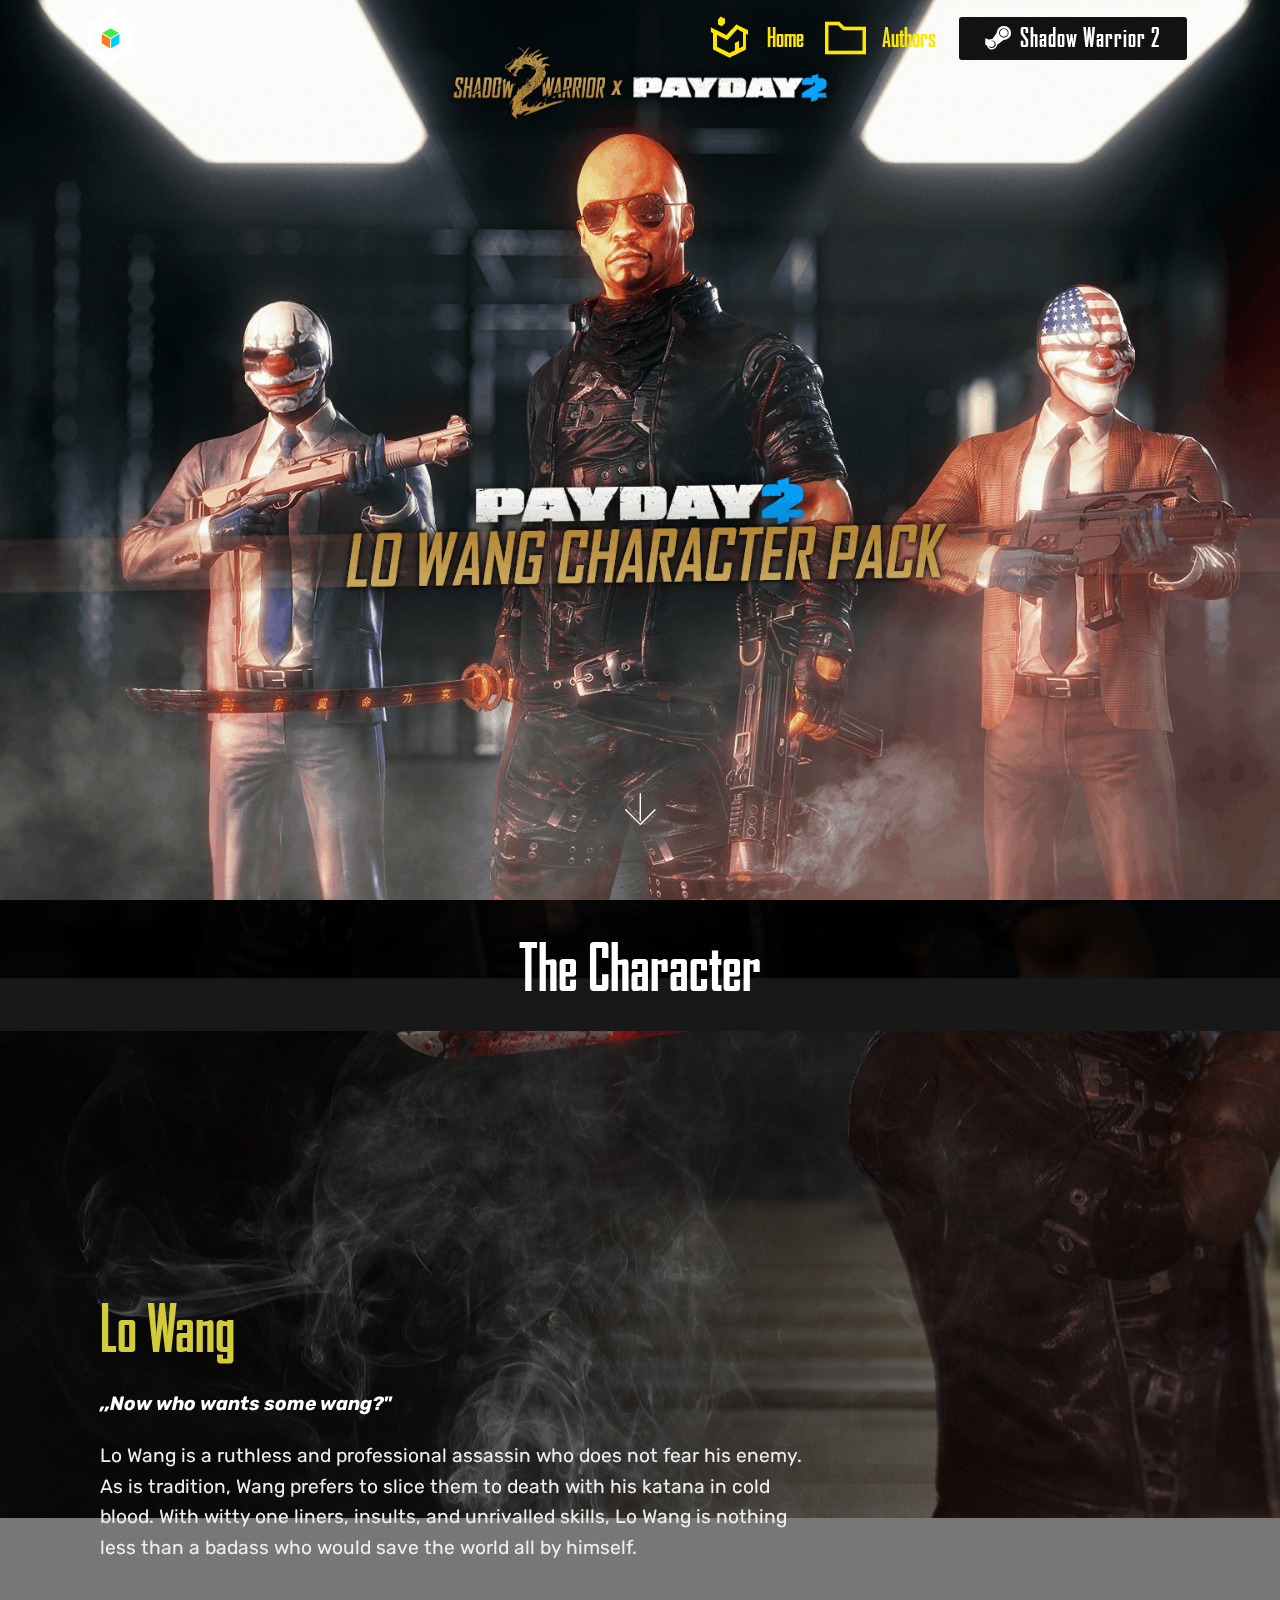
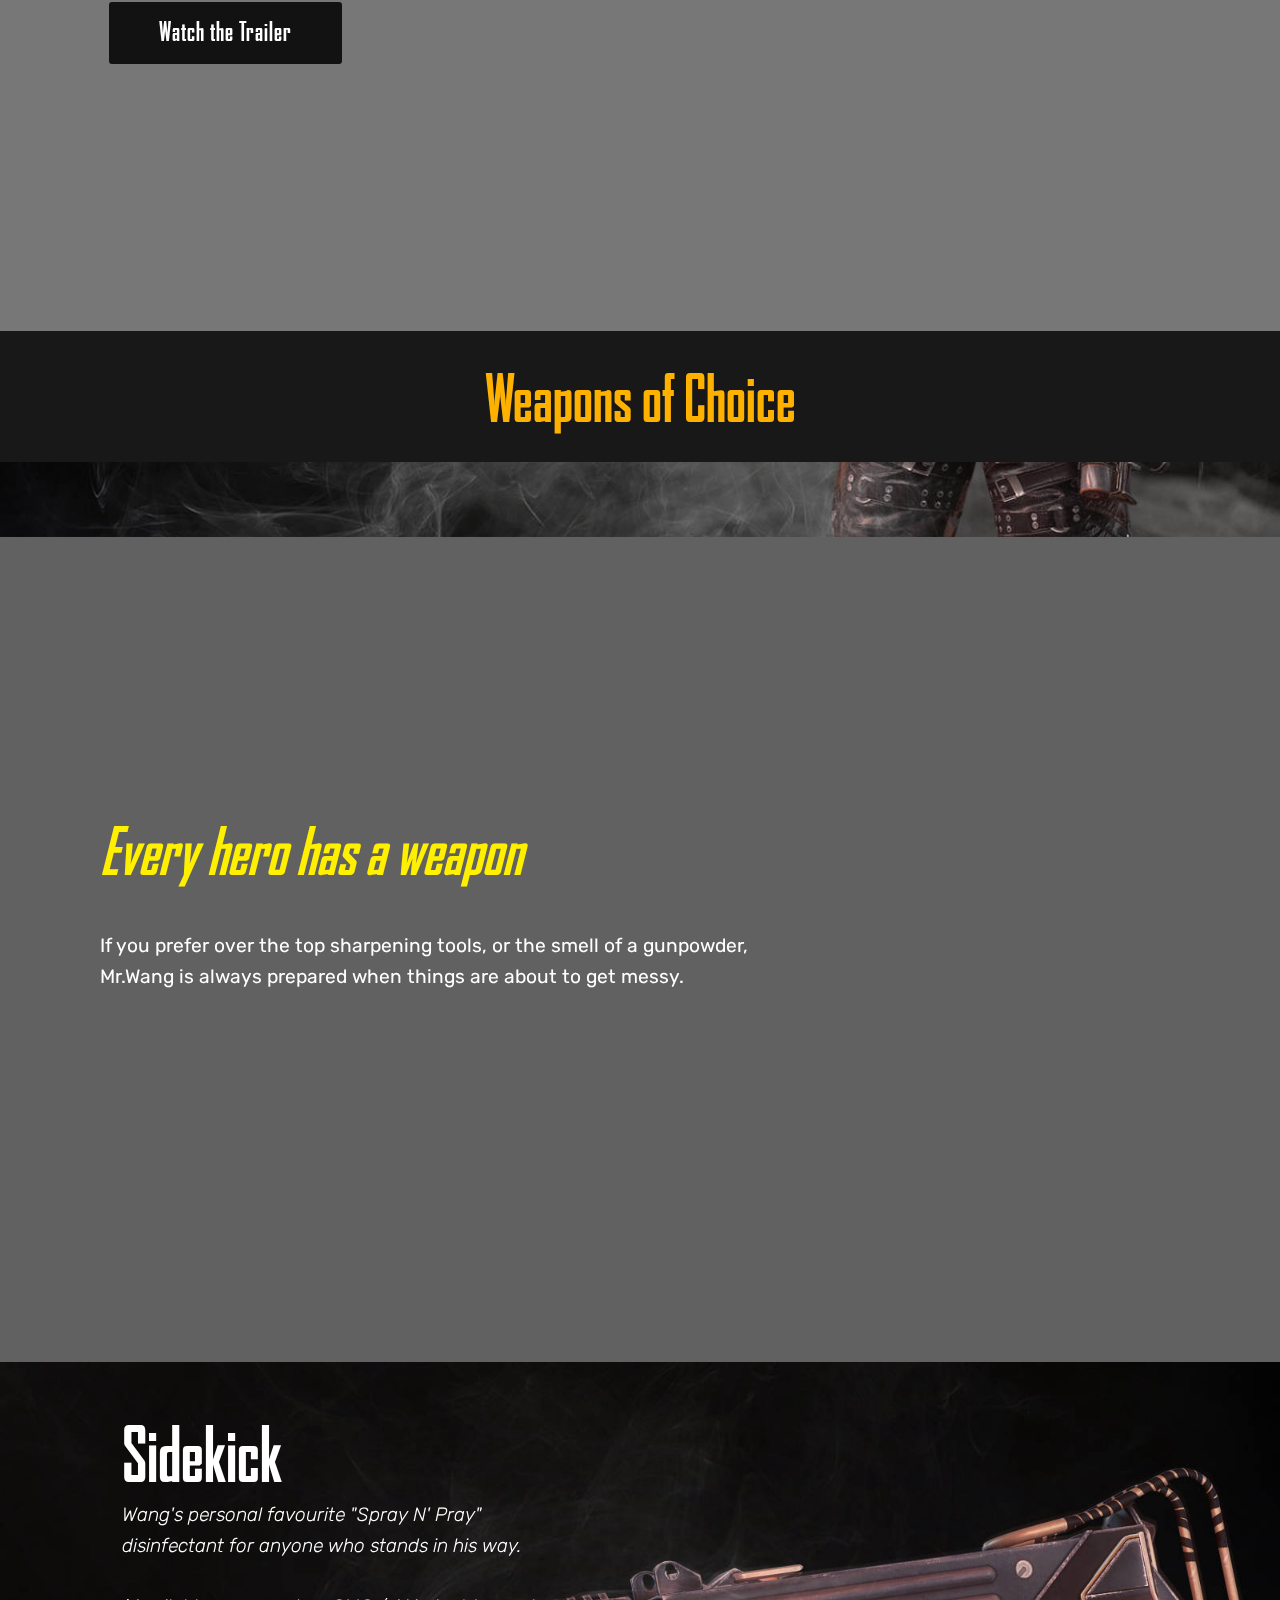
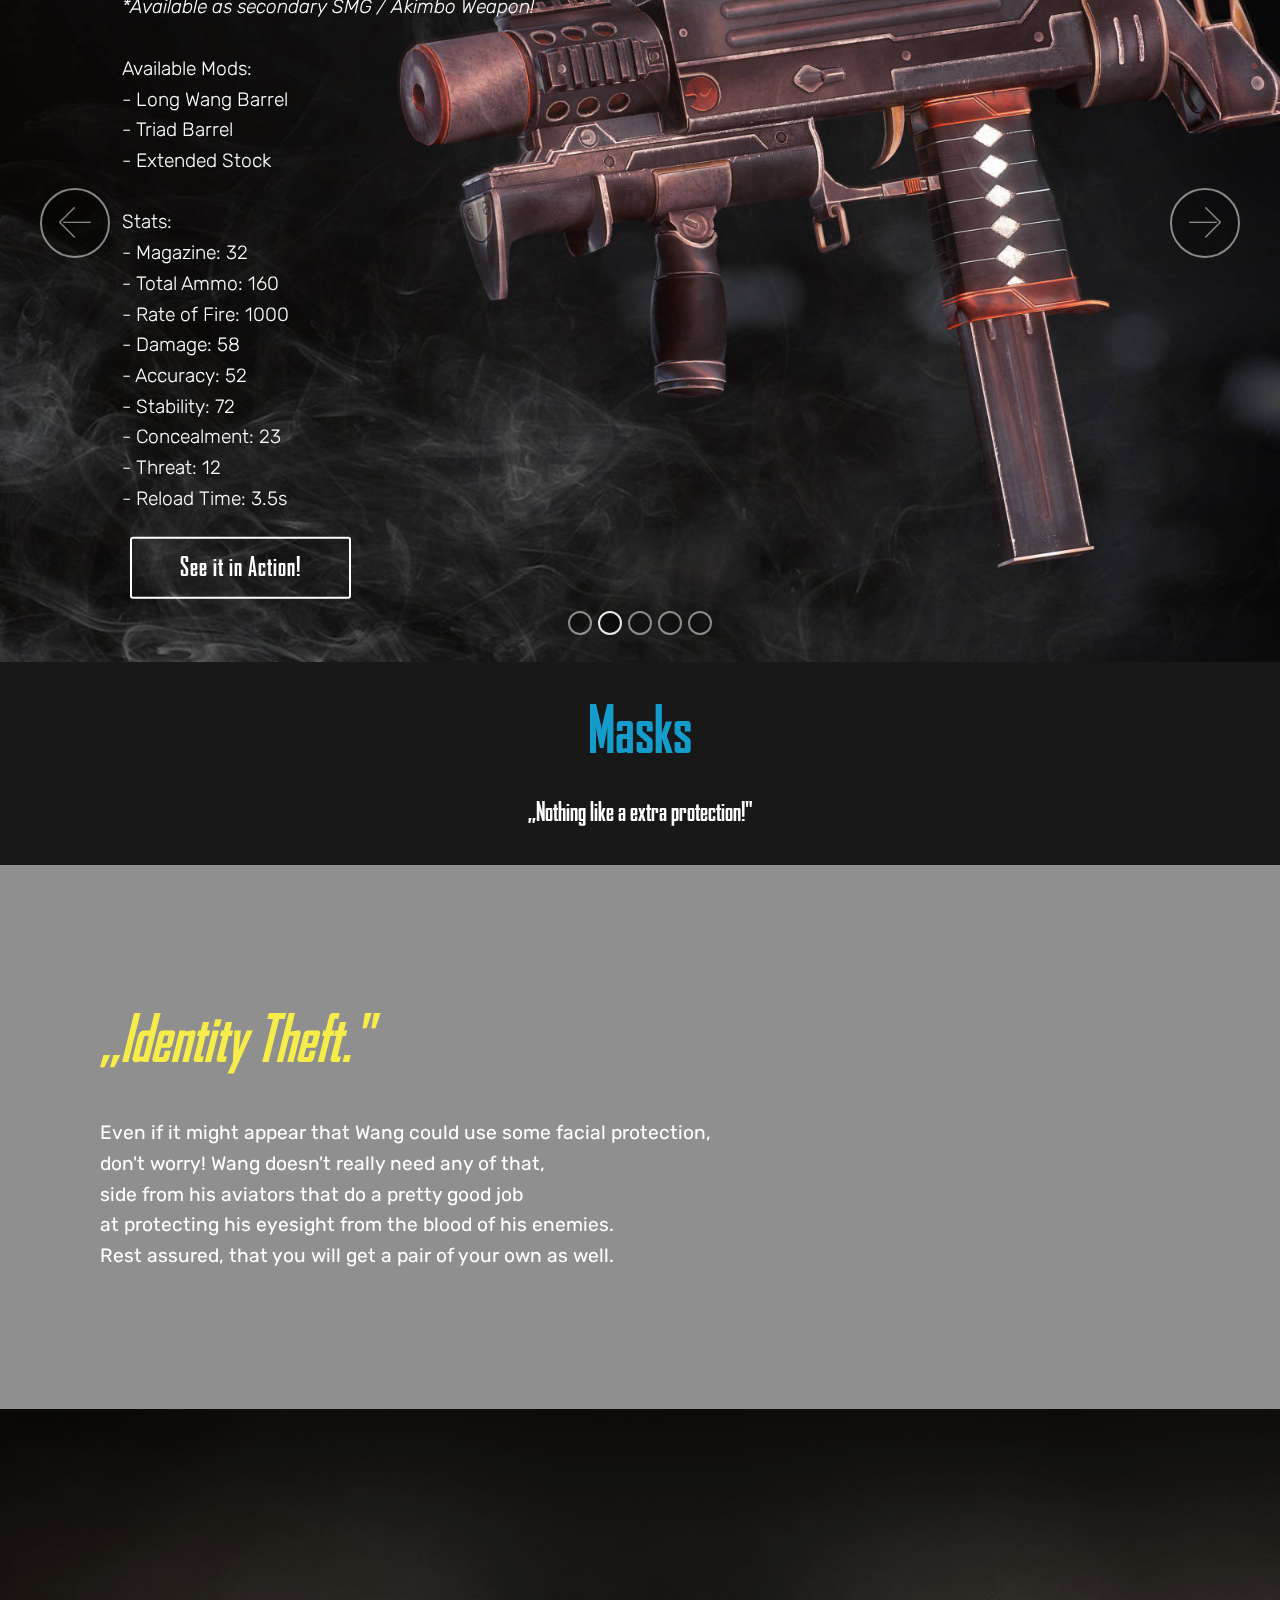
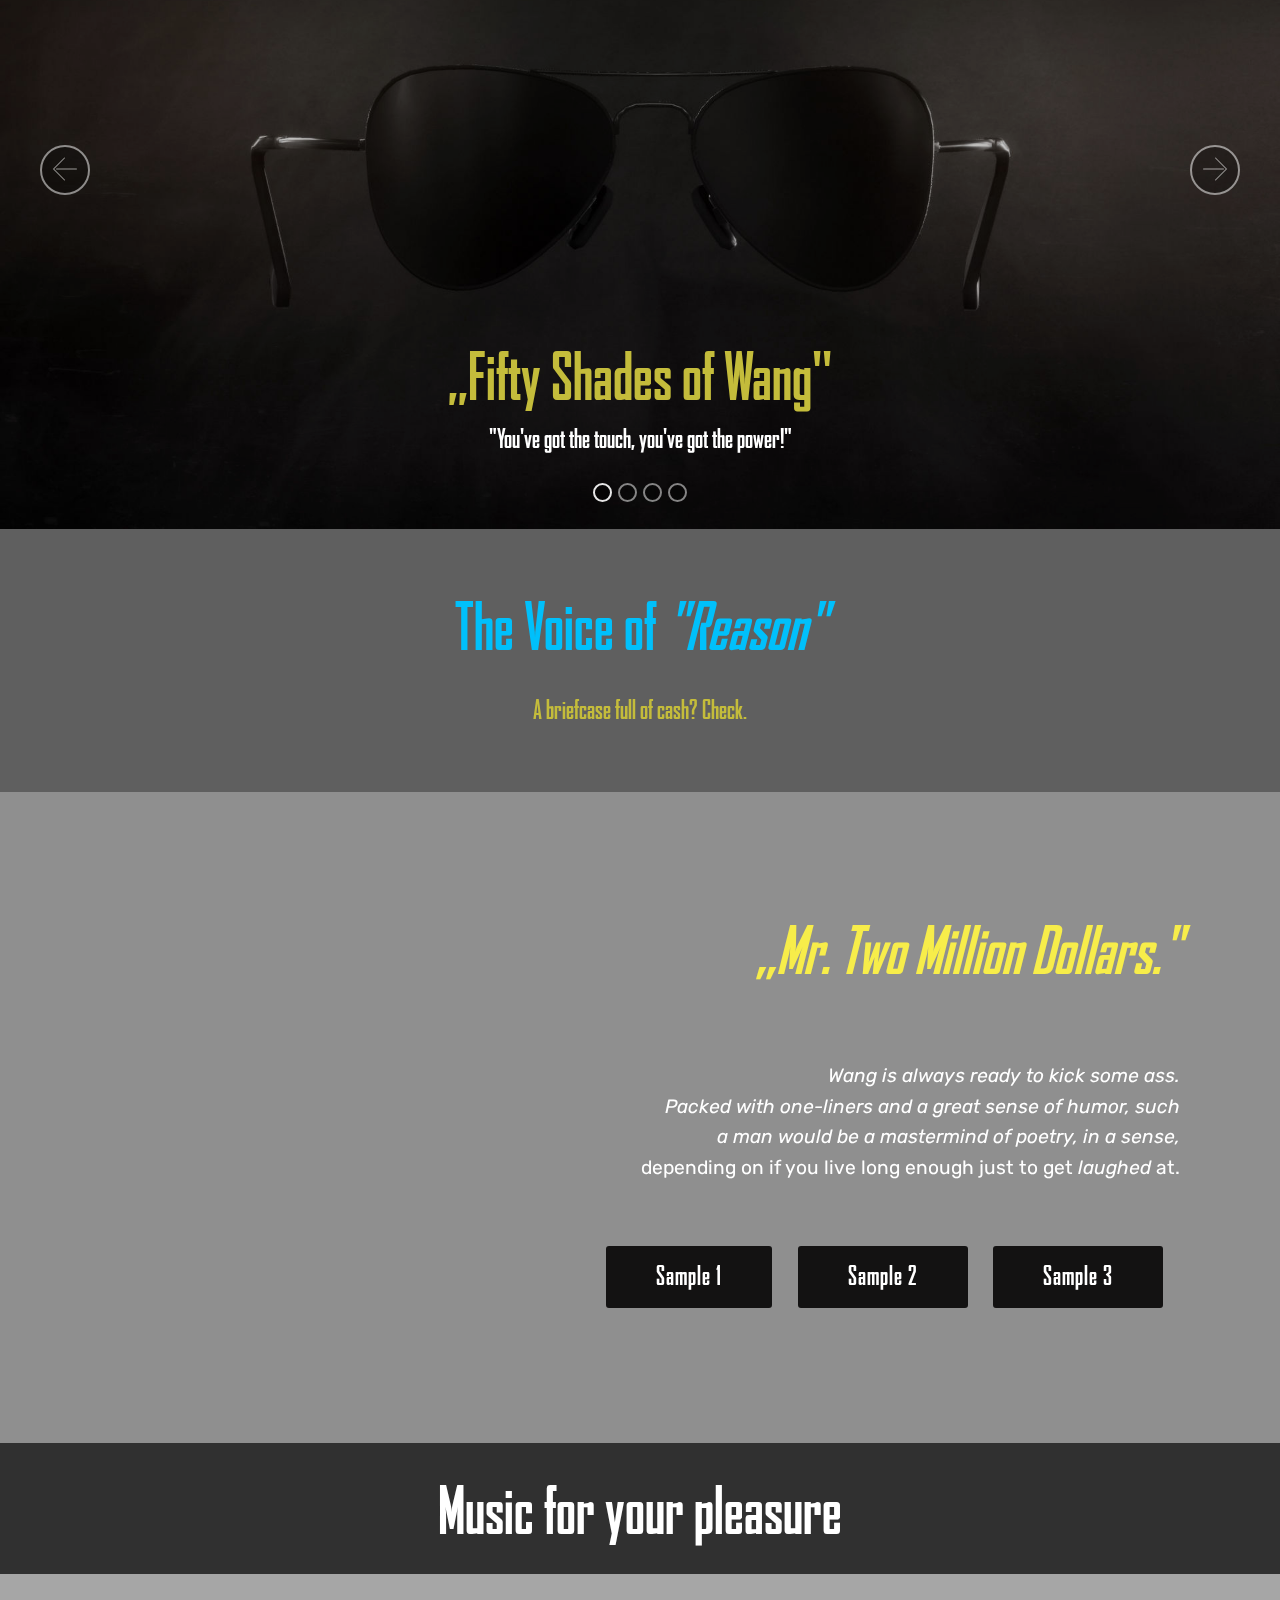
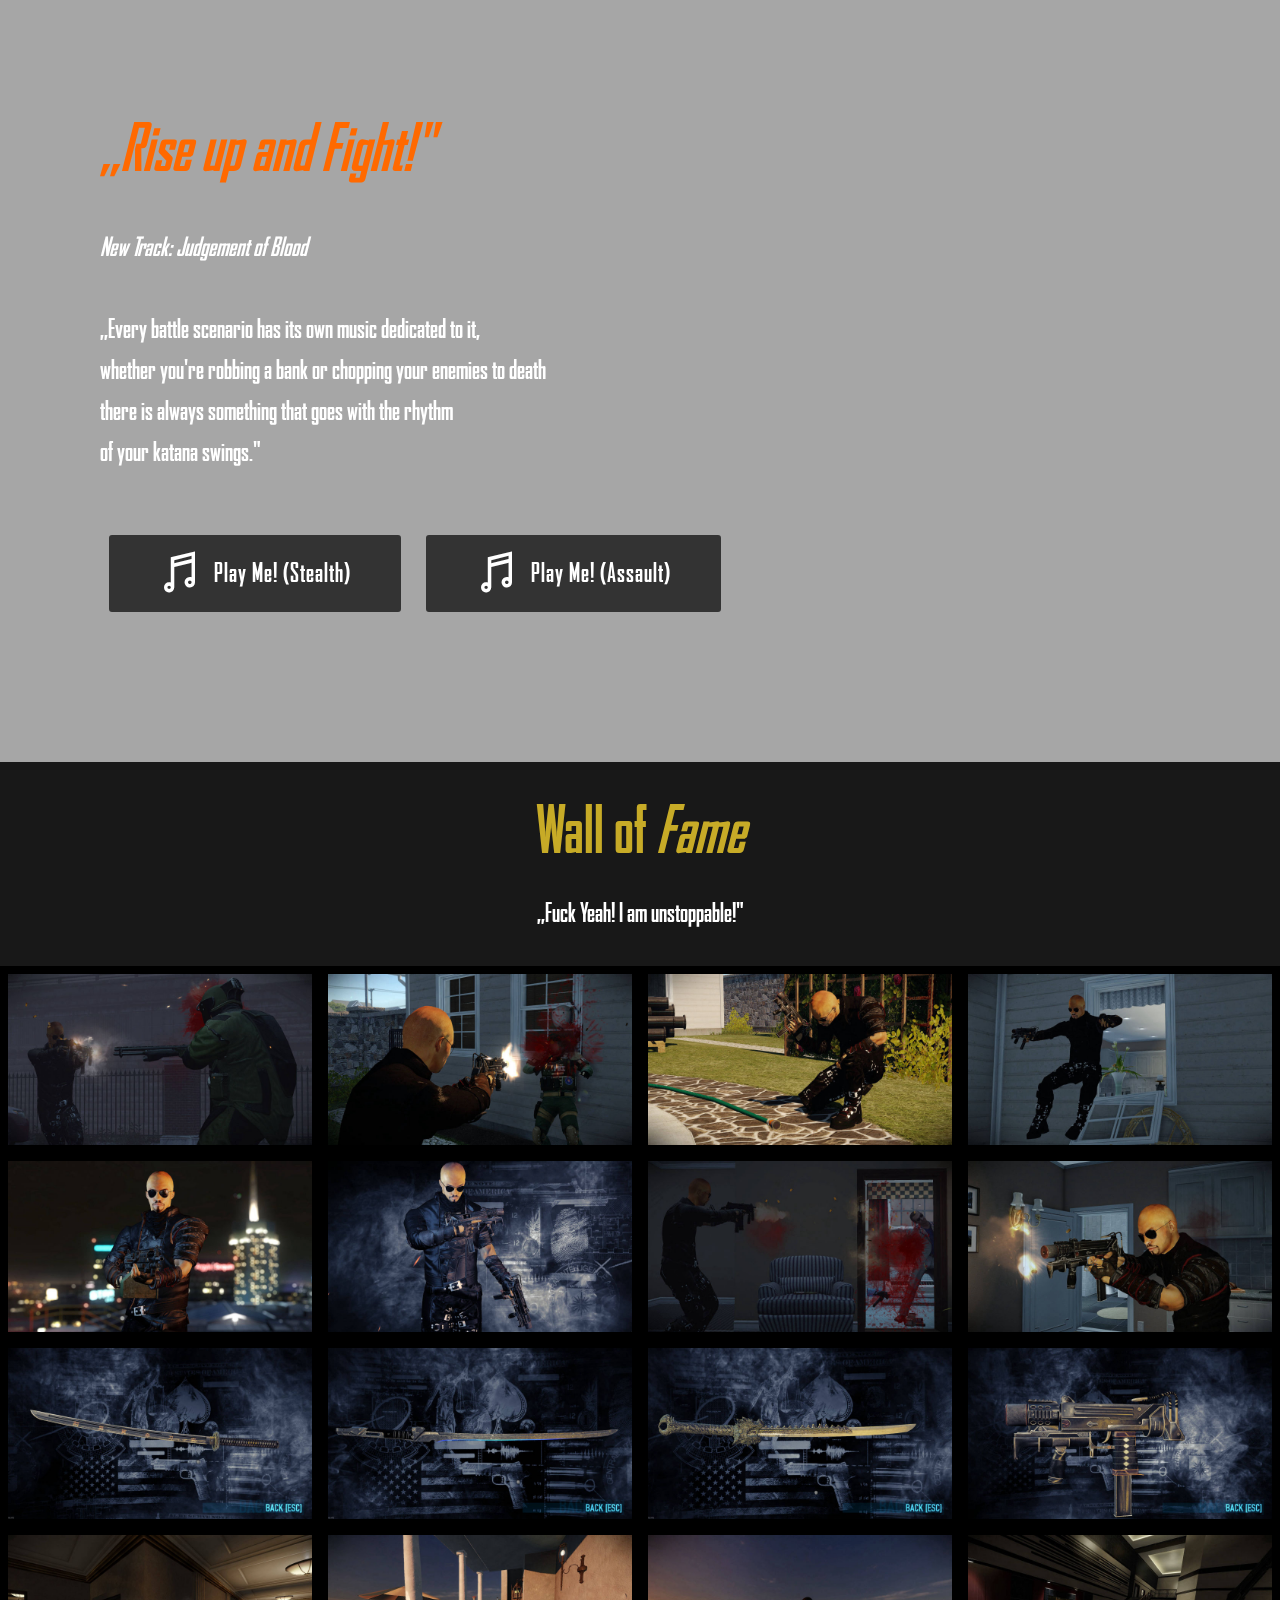
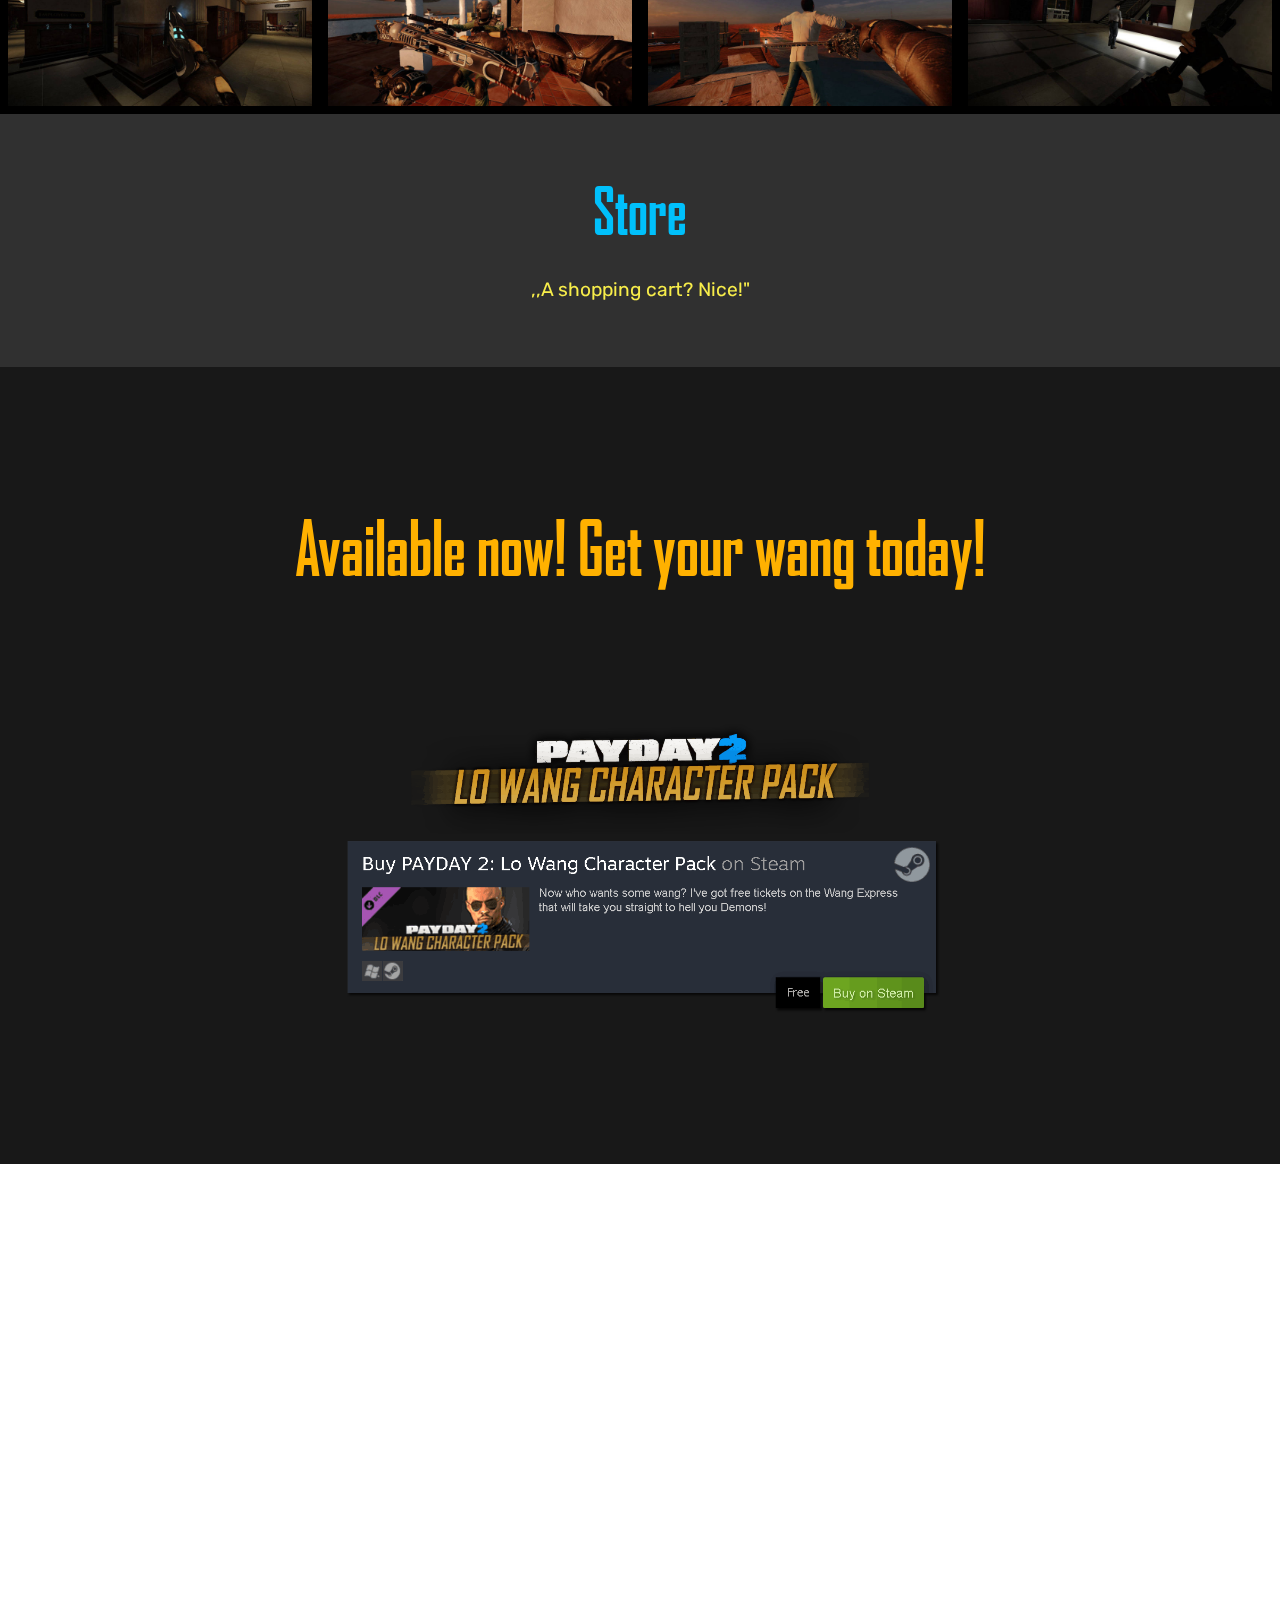
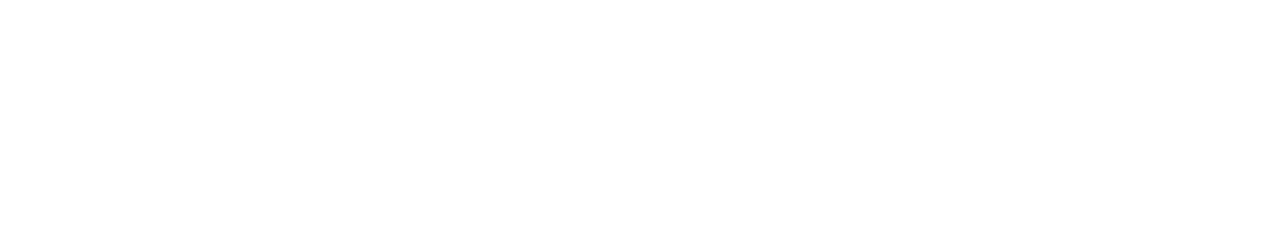
==== index.html @ cc40fa26 "Update index.html" ====
<!DOCTYPE html>
<html  >
<head>
  <!-- Site made with Mobirise Website Builder v5.0.17, https://mobirise.com -->
  <meta name="twitter:card" content="PAYDAY 2: Lo Wang Character Pack">
  <meta property="og:title" content="PAYDAY 2: Lo Wang Character Pack">
  <meta property="og:description" content="The Path of the Wang is Long and Hard...">
  <meta property="og:image" content="https://cdn.discordapp.com/attachments/441319027843792906/742413085859512410/social.jpg">
  <meta property="og:url" content="https://matthelzor.github.io/lo-wang-character-pack/">

  <meta charset="UTF-8">
  <meta http-equiv="X-UA-Compatible" content="IE=edge">
  <meta name="generator" content="Mobirise v5.0.17, mobirise.com">
  <meta name="twitter:card" content="summary_large_image"/>
  <meta name="twitter:image:src" content="https://cdn.discordapp.com/attachments/441319027843792906/742413085859512410/social.jpg">
  <meta property="og:image" content="https://cdn.discordapp.com/attachments/441319027843792906/742413085859512410/social.jpg">
  <meta name="twitter:title" content="PAYDAY 2: Lo Wang Character Pack">
  <meta name="viewport" content="width=device-width, initial-scale=1, minimum-scale=1">
  <link rel="shortcut icon" href="assets/images/shadow-warrior-2-logo-128x149.png" type="image/x-icon">
  <meta name="description" content="The Way of the Wang is Long and Hard ...">
  
  
  <title>PAYDAY 2: Lo Wang Character Pack</title>
  <link rel="stylesheet" href="assets/web/assets/mobirise-icons2/mobirise2.css">
  <link rel="stylesheet" href="assets/web/assets/mobirise-icons/mobirise-icons.css">
  <link rel="stylesheet" href="assets/bootstrap/css/bootstrap.min.css">
  <link rel="stylesheet" href="assets/bootstrap/css/bootstrap-grid.min.css">
  <link rel="stylesheet" href="assets/bootstrap/css/bootstrap-reboot.min.css">
  <link rel="stylesheet" href="assets/tether/tether.min.css">
  <link rel="stylesheet" href="assets/dropdown/css/style.css">
  <link rel="stylesheet" href="assets/socicon/css/styles.css">
  <link rel="stylesheet" href="assets/theme/css/style.css">
  <link rel="stylesheet" href="assets/gallery/style.css">
  <link href="assets/fonts/style.css" rel="stylesheet">
  <link rel="preload" as="style" href="assets/mobirise/css/mbr-additional.css"><link rel="stylesheet" href="assets/mobirise/css/mbr-additional.css" type="text/css">
  
  
  
  
</head>
<body>
  
  <section class="menu cid-s74dfAQ33t" once="menu" id="menu1-11">

    

    <nav class="navbar navbar-expand beta-menu navbar-dropdown align-items-center navbar-fixed-top navbar-toggleable-sm bg-color transparent">
        <button class="navbar-toggler navbar-toggler-right" type="button" data-toggle="collapse" data-target="#navbarSupportedContent" aria-controls="navbarSupportedContent" aria-expanded="false" aria-label="Toggle navigation">
            <div class="hamburger">
                <span></span>
                <span></span>
                <span></span>
                <span></span>
            </div>
        </button>
        <div class="menu-logo">
            <div class="navbar-brand">
                <span class="navbar-logo">
                    <a href="https://modworkshop.net" target="_blank">
                         <img src="assets/images/mws-logo-white.svg" alt="Mobirise" title="" style="height: 3.8rem;">
                    </a>
                </span>
                <span class="navbar-caption-wrap"><a class="navbar-caption text-white display-4" href="https://mobiri.se"></a></span>
            </div>
        </div>
        <div class="collapse navbar-collapse" id="navbarSupportedContent">
            <ul class="navbar-nav nav-dropdown" data-app-modern-menu="true"><li class="nav-item"><a class="nav-link link text-success display-4" href="index.html" aria-expanded="true"><span class="socicon socicon-homes mbr-iconfont mbr-iconfont-btn"></span>Home</a></li><li class="nav-item"><a class="nav-link link text-success display-4" href="authors.html" aria-expanded="true"><span class="mobi-mbri mobi-mbri-folder mbr-iconfont mbr-iconfont-btn"></span>
                        
                        Authors</a></li></ul>
            <div class="navbar-buttons mbr-section-btn"><a class="btn btn-sm btn-primary display-4" href="https://store.steampowered.com/app/324800/Shadow_Warrior_2" target="_blank"><span class="socicon socicon-steam mbr-iconfont mbr-iconfont-btn"></span>
                    
                    Shadow Warrior 2</a></div>
        </div>
    </nav>
</section>

<section class="engine"><a href="https://mobirise.info/q">free responsive website templates</a></section><section class="header6 cid-s6SoqXXysK mbr-fullscreen mbr-parallax-background" id="header6-2">

    

    <div class="mbr-overlay" style="opacity: 0; background-color: rgb(0, 0, 0);">
    </div>

    <div class="container">
        <div class="row justify-content-md-center">
            <div class="mbr-white col-md-10">
<audio controls="" loop="" autoplay="autoplay" hidden="hidden"> <source src="serenity.mp3" type="audio/mpeg" "=""> </audio>                
                <p class="mbr-text align-center pb-3 mbr-fonts-style display-7"></p>
                
            </div>
        </div>
    </div>

    <div class="mbr-arrow hidden-sm-down" aria-hidden="true">
        <a href="#next">
            <i class="mbri-down mbr-iconfont"></i>
        </a>
    </div>
</section>

<section class="header1 cid-s6TeB1BBGQ mbr-parallax-background" id="header16-c">

    

    <div class="mbr-overlay" style="opacity: 0.9; background-color: rgb(0, 0, 0);">
    </div>

    <div class="container">
        <div class="row justify-content-md-center">
            <div class="col-md-10 align-center">
                <h1 class="mbr-section-title mbr-bold pb-3 mbr-fonts-style display-2">The Character</h1>
                
                
                
            </div>
        </div>
    </div>

</section>

<section class="header9 cid-s6T4nHGZ0e mbr-fullscreen mbr-parallax-background" id="header9-a">

    

    <div class="mbr-overlay" style="opacity: 0.5; background-color: rgb(0, 0, 0);">
    </div>

    <div class="container">
        <div class="media-container-column mbr-white col-lg-8 col-md-10">
            <h1 class="mbr-section-title align-left mbr-bold pb-3 mbr-fonts-style display-2">
                Lo Wang</h1>
            <h3 class="mbr-section-subtitle align-left mbr-light pb-3 mbr-fonts-style display-5"><strong>,,Now who wants some wang?"</strong></h3>
            <p class="mbr-text align-left pb-3 mbr-fonts-style display-5">Lo Wang is a ruthless and professional assassin who does not fear his enemy. As is tradition, Wang prefers to slice them to death with his katana in cold blood. With witty one liners, insults, and unrivalled skills, Lo Wang is nothing less than a badass who would save the world all by himself.<br></p>
            <div class="mbr-section-btn align-left"><a class="btn btn-md btn-primary display-4" href="https://www.youtube.com/watch?v=vxrfebM0Izs" target="_blank">Watch the Trailer</a></div>
        </div>
    </div>

    
</section>

<section class="header1 cid-s6U8BQQ5hY mbr-parallax-background" id="header16-o">

    

    <div class="mbr-overlay" style="opacity: 0.9; background-color: rgb(0, 0, 0);">
    </div>

    <div class="container">
        <div class="row justify-content-md-center">
            <div class="col-md-10 align-center">
                <h1 class="mbr-section-title mbr-bold pb-3 mbr-fonts-style display-2"><span style="font-weight: normal;">Weapons of Choice</span><br></h1>
                
                
                
            </div>
        </div>
    </div>

</section>

<section class="header11 cid-s6TCePxYla mbr-fullscreen mbr-parallax-background" id="header11-i">

    <!-- Block parameters controls (Blue "Gear" panel) -->
    
    <!-- End block parameters -->

    <div class="mbr-overlay" style="opacity: 0.6; background-color: rgb(4, 4, 4);">
    </div>
    <div class="container align-left">
        <div class="media-container-column mbr-white col-md-12">
            
            <h1 class="mbr-section-title py-3 mbr-fonts-style display-2"><em>Every <strong>hero </strong>has a weapon</em></h1>
            <p class="mbr-text py-3 mbr-fonts-style display-5">If you prefer over the top sharpening tools, or the smell of a gunpowder,<br>Mr.Wang is always prepared when things are about to get messy.</p>
            
        </div>
    </div>

    
</section>

<section class="carousel slide cid-s6TGI4PIcu" data-interval="false" id="slider1-k">

    

    <div class="full-screen"><div class="mbr-slider slide carousel" data-keyboard="false" data-ride="carousel" data-interval="8000" data-pause="true"><ol class="carousel-indicators"><li data-app-prevent-settings="" data-target="#slider1-k" data-slide-to="0"></li><li data-app-prevent-settings="" data-target="#slider1-k" class=" active" data-slide-to="1"></li><li data-app-prevent-settings="" data-target="#slider1-k" data-slide-to="2"></li><li data-app-prevent-settings="" data-target="#slider1-k" data-slide-to="3"></li><li data-app-prevent-settings="" data-target="#slider1-k" data-slide-to="4"></li></ol><div class="carousel-inner" role="listbox"><div class="carousel-item slider-fullscreen-image" data-bg-video-slide="false" style="background-image: url(assets/images/deckard-2000x1125.jpg);"><div class="container container-slide"><div class="image_wrapper"><div class="mbr-overlay" style="opacity: 0;"></div><img src="assets/images/deckard-2000x1125.jpg" alt="" title=""><div class="carousel-caption justify-content-center"><div class="col-10 align-left"><h2 class="mbr-fonts-style display-1"><br>Deck-Ard<br></h2><p class="lead mbr-text mbr-fonts-style display-5"><em>,,A six shooter of the future!"</em><br><em>*Available as Secondary Pistol / Akimbo Weapon!<br></em><br>Available Mods:<br><em>- Overclocked Plasma Accelerator<br>- Balanced Plasma Accelerator<br>- Zilla Enterprises A1M-N003 Laser Sight<br>- Customizable Sight</em><br><br><em>Stats:<br>- Magazine: 8<br>- Total Ammo: 64<br>- Rate of Fire: 380<br>- Damage: 160<br>- Accuracy: 84<br>- Stability: 24<br>- Concealment: 25<br>- Threat: 11<br>- Reload Time: 2.3s<br></em><br></p><div class="mbr-section-btn" buttons="0"> <a class="btn display-4 btn-white-outline" href="assets/images/deck-ard.gif" target="_blank">See it in Action!</a></div></div></div></div></div></div><div class="carousel-item slider-fullscreen-image active" data-bg-video-slide="false" style="background-image: url(assets/images/sidekicker-1-2000x1125.jpg);"><div class="container container-slide"><div class="image_wrapper"><div class="mbr-overlay" style="opacity: 0;"></div><img src="assets/images/sidekicker-1-2000x1125.jpg" alt="" title=""><div class="carousel-caption justify-content-center"><div class="col-10 align-left"><h2 class="mbr-fonts-style display-1">Sidekick</h2><p class="lead mbr-text mbr-fonts-style display-5"><em>Wang's personal favourite "Spray N' Pray"</em><br><em>disinfectant for anyone who stands in his way.</em><br><br><em>*Available as secondary SMG / Akimbo Weapon!
<br></em>
<br>Available Mods:
<br>- Long Wang Barrel<br>- Triad Barrel<br>- Extended Stock<br>
<br>Stats:
<br>- Magazine: 32&nbsp;<br>- Total Ammo: 160&nbsp;<br>- Rate of Fire: 1000&nbsp;<br>- Damage: 58<br>- Accuracy: 52<br>- Stability: 72<br>- Concealment: 23<br>- Threat: 12<br>- Reload Time: 3.5s<em><br></em></p><div class="mbr-section-btn" buttons="0"> <a class="btn display-4 btn-white-outline" href="assets/images/sidekick.gif" target="_blank">See it in Action!</a></div></div></div></div></div></div><div class="carousel-item slider-fullscreen-image" data-bg-video-slide="false" style="background-image: url(assets/images/chop-chop-2000x1125.jpg);"><div class="container container-slide"><div class="image_wrapper"><div class="mbr-overlay" style="opacity: 0;"></div><img src="assets/images/chop-chop-2000x1125.jpg" alt="" title=""><div class="carousel-caption justify-content-center"><div class="col-10 align-left"><h2 class="mbr-fonts-style display-1"><br><br><br><br><br>Lil' Wang</h2><p class="lead mbr-text mbr-fonts-style display-5"><br>"Chop chop, Motherfuckers!"<em><br></em><br><em>Stats:
<br></em><br>- Damage: 70 (450)<br>- Knockdown: 70 (450)<br>- Charge Time: 4s&nbsp;<br>- Range: 275&nbsp;<br>- Concealment: 27&nbsp;<br></p><div class="mbr-section-btn" buttons="0"> <a class="btn btn-white-outline display-4" href="assets/images/lilwang.gif" target="_blank">See it in Action!</a></div></div></div></div></div></div><div class="carousel-item slider-fullscreen-image" data-bg-video-slide="false" style="background-image: url(assets/images/glow-blow-2000x1125.jpg);"><div class="container container-slide"><div class="image_wrapper"><div class="mbr-overlay" style="opacity: 0;"></div><img src="assets/images/glow-blow-2000x1125.jpg" alt="" title=""><div class="carousel-caption justify-content-center"><div class="col-10 align-left"><h2 class="mbr-fonts-style display-1"><br><br><br><br><br>Z45 Katana</h2><p class="lead mbr-text mbr-fonts-style display-5">"Sleek, elegant and deadly, the samurai sword<br> brought to perfection by modern science and ancient Chi-bending rituals."&nbsp;<br><br>Stats:<br><br>- Damage: 70 (450)
<br>- Knockdown: 70 (450)
<br>- Charge Time: 4s 
<br>- Range: 275 
<br>- Concealment: 27<br></p><div class="mbr-section-btn" buttons="0"> <a class="btn btn-white-outline display-4" href="assets/images/z45.gif" target="_blank">See it in Action!</a></div></div></div></div></div></div><div class="carousel-item slider-fullscreen-image" data-bg-video-slide="false" style="background-image: url(assets/images/ryuken-2000x1125.jpg);"><div class="container container-slide"><div class="image_wrapper"><div class="mbr-overlay" style="opacity: 0;"></div><img src="assets/images/ryuken-2000x1125.jpg" alt="" title=""><div class="carousel-caption justify-content-center"><div class="col-10 align-left"><h2 class="mbr-fonts-style display-1"><br><br><br><br><br>Ryuken</h2><p class="lead mbr-text mbr-fonts-style display-5">"An Ancient blade, forged from the body
<br>of a legendary dragon of the Shadow Realm."<br><br>Stats:
<br>
<br>- Damage: 70 (450) 
<br>- Knockdown: 70 (450) 
<br>- Charge Time: 4s 
<br>- Range: 275 
<br>- Concealment: 27<br></p><div class="mbr-section-btn" buttons="0"> <a class="btn btn-white-outline display-4" href="assets/images/ryuken.gif" target="_blank">See it in Action!</a></div></div></div></div></div></div></div><a data-app-prevent-settings="" class="carousel-control carousel-control-prev" role="button" data-slide="prev" href="#slider1-k"><span aria-hidden="true" class="mbri-left mbr-iconfont"></span><span class="sr-only">Previous</span></a><a data-app-prevent-settings="" class="carousel-control carousel-control-next" role="button" data-slide="next" href="#slider1-k"><span aria-hidden="true" class="mbri-right mbr-iconfont"></span><span class="sr-only">Next</span></a></div></div>

</section>

<section class="header1 cid-s6ZSHOwV7C mbr-parallax-background" id="header16-p">

    

    <div class="mbr-overlay" style="opacity: 0.9; background-color: rgb(0, 0, 0);">
    </div>

    <div class="container">
        <div class="row justify-content-md-center">
            <div class="col-md-10 align-center">
                <h1 class="mbr-section-title mbr-bold pb-3 mbr-fonts-style display-2"><span style="font-weight: normal;">Masks</span><br></h1>
                
                <p class="mbr-text pb-3 mbr-fonts-style display-4">,,Nothing like a extra protection!"</p>
                
            </div>
        </div>
    </div>

</section>

<section class="header11 cid-s6ZT7Bn4Ju mbr-parallax-background" id="header11-q">

    <!-- Block parameters controls (Blue "Gear" panel) -->
    
    <!-- End block parameters -->

    <div class="mbr-overlay" style="opacity: 0.4; background-color: rgb(0, 0, 0);">
    </div>
    <div class="container align-left">
        <div class="media-container-column mbr-white col-md-12">
            
            <h1 class="mbr-section-title py-3 mbr-fonts-style display-2"><em>,,Identity Theft."</em></h1>
            <p class="mbr-text py-3 mbr-fonts-style display-5">Even if it might appear that Wang could use some facial protection,<br> don't worry! Wang doesn't really need any of that, <br>side from his aviators that do a pretty good job<br> at protecting his eyesight from the blood of his enemies. <br>Rest assured, that you will get a pair of your own as well.<br></p>
            
        </div>
    </div>

    
</section>

<section class="carousel slide cid-s708IkuGPX" id="slider3-r">
    
    <div class="carousel slide" data-ride="carousel" id="s7hh23jkfO">
        <ol class="carousel-indicators">
            <li data-slide-to="0" class="active" data-target="#s7hh23jkfO"></li>
            <li data-slide-to="1" data-target="#s7hh23jkfO"></li>
            <li data-slide-to="2" data-target="#s7hh23jkfO"></li><li data-slide-to="3" data-target="#s7hh23jkfO"></li>
        </ol>
        <div class="carousel-inner">
            
            
            <div class="carousel-item slider-image item active">
                <div class="item-wrapper">
                    <img class="d-block w-100" src="assets/images/shade-of-wang-1920x1080.jpg" data-slide-to="0">
                    <div class="mbr-overlay" style="opacity: 0.1; background-color: rgb(0, 0, 0);">
                    </div>
                    <div class="carousel-caption d-none d-md-block">
                        <h5 class="mbr-section-subtitle mbr-fonts-style display-2">,,Fifty Shades of Wang''</h5>
                        <p class="mbr-section-text mbr-fonts-style display-4"><strong>"You've got the </strong>touch<strong>, you've got the power!"</strong></p>
                    </div>
                </div>
            </div><div class="carousel-item slider-image item">
                <div class="item-wrapper">
                    <img class="d-block w-100" src="assets/images/wanger-aviators-2-1920x1080.jpg" data-slide-to="1">
                    <div class="mbr-overlay" style="opacity: 0.1; background-color: rgb(0, 0, 0);">
                    </div>
                    <div class="carousel-caption d-none d-md-block">
                        <h5 class="mbr-section-subtitle mbr-fonts-style display-2">,,Fifty Shades of Wang''</h5>
                        <p class="mbr-section-text mbr-fonts-style display-4">,,The Path of the Wang is Long and Hard..."</p>
                    </div>
                </div>
            </div><div class="carousel-item slider-image item">
                <div class="item-wrapper">
                    <img class="d-block w-100" src="assets/images/hoji-skarimuchi-1-1920x1080.jpg" data-slide-to="0">
                    <div class="mbr-overlay" style="opacity: 0.1; background-color: rgb(0, 0, 0);">
                    </div>
                    <div class="carousel-caption d-none d-md-block">
                        <h5 class="mbr-section-subtitle mbr-fonts-style display-2">Hoji, The Demon.</h5>
                        <p class="mbr-section-text mbr-fonts-style display-4">This mask has a very unusual chi energy to it, it could be posessed.</p>
                    </div>
                </div>
            </div><div class="carousel-item slider-image item">
                <div class="item-wrapper">
                    <img class="d-block w-100" src="assets/images/hoji-skarimuchi2-1920x1080.jpg" data-slide-to="0">
                    <div class="mbr-overlay" style="opacity: 0.1; background-color: rgb(0, 0, 0);">
                    </div>
                    <div class="carousel-caption d-none d-md-block">
                        <h5 class="mbr-section-subtitle mbr-fonts-style display-2">Hoji, The Demon.</h5>
                        <p class="mbr-section-text mbr-fonts-style display-4">This mask has a very unusual chi energy to it, it could be posessed.</p>
                    </div>
                </div>
            </div>
        </div>
        <a class="carousel-control carousel-control-prev" role="button" data-slide="prev" href="#s7hh23jkfO">
            <span class="mbri-left mbr-iconfont" aria-hidden="true"></span>
            <span class="sr-only">Poprzednie</span>
        </a>
        <a class="carousel-control carousel-control-next" role="button" data-slide="next" href="#s7hh23jkfO">
            <span class="mbri-right mbr-iconfont" aria-hidden="true"></span>
            <span class="sr-only">Następne</span>
        </a>
    </div>
</section>

<section class="header1 cid-s70MgDCZ6k mbr-parallax-background" id="header16-t">

    

    <div class="mbr-overlay" style="opacity: 0.6; background-color: rgb(0, 0, 0);">
    </div>

    <div class="container">
        <div class="row justify-content-md-center">
            <div class="col-md-10 align-center">
                <h1 class="mbr-section-title mbr-bold pb-3 mbr-fonts-style display-2"><span style="font-weight: normal;">The Voice of <em>"Reason"</em></span><br></h1>
                
                <p class="mbr-text pb-3 mbr-fonts-style display-4">A briefcase full of cash? Check.</p>
                
            </div>
        </div>
    </div>

</section>

<section class="header11 cid-s71mvAtpVH mbr-parallax-background" id="header11-u">

    <!-- Block parameters controls (Blue "Gear" panel) -->
    
    <!-- End block parameters -->

    <div class="mbr-overlay" style="opacity: 0.4; background-color: rgb(0, 0, 0);">
    </div>
    <div class="container align-left">
        <div class="media-container-column mbr-white col-md-12">
            
            <h1 class="mbr-section-title py-3 mbr-fonts-style display-2"><em>,,Mr. Two Million Dollars."</em></h1>
            <p class="mbr-text py-3 mbr-fonts-style display-5"><br><em>Wang is always ready to kick some ass.</em><br><em>Packed with one-liners and a great sense of humor, such</em><br><em>a man would be a mastermind of poetry, in a sense,</em><br>depending on if you live long enough just to get <em>laughed </em>at.<br></p>
            <div class="mbr-section-btn py-4"><a class="btn btn-md btn-primary display-4" href="assets/files/dominated.wav" target="_blank">Sample 1</a> <a class="btn btn-md btn-primary display-4" href="assets/files/dominated2.wav" target="_blank">Sample 2</a> <a class="btn btn-md btn-primary display-4" href="assets/files/sample3.wav" target="_blank">Sample 3</a></div>
        </div>
    </div>

    
</section>

<section class="header1 cid-s7goIIHqq1 mbr-parallax-background" id="header16-1c">

    

    <div class="mbr-overlay" style="opacity: 0.8; background-color: rgb(0, 0, 0);">
    </div>

    <div class="container">
        <div class="row justify-content-md-center">
            <div class="col-md-10 align-center">
                <h1 class="mbr-section-title mbr-bold pb-3 mbr-fonts-style display-2"><span style="font-weight: normal;">Music for your pleasure</span></h1>
                
                
                
            </div>
        </div>
    </div>

</section>

<section class="header11 cid-s7gqXshD6d mbr-parallax-background" id="header11-1d">

    <!-- Block parameters controls (Blue "Gear" panel) -->
    
    <!-- End block parameters -->

    <div class="mbr-overlay" style="opacity: 0.3; background-color: rgb(0, 0, 0);">
    </div>
    <div class="container align-left">
        <div class="media-container-column mbr-white col-md-12">
            
            <h1 class="mbr-section-title py-3 mbr-fonts-style display-2"><em>,,Rise up and Fight!"</em></h1>
            <p class="mbr-text py-3 mbr-fonts-style display-4"><strong><em>New Track: Judgement of Blood<br></em></strong><br>,,Every battle scenario has its own music dedicated to it,<br>whether you're robbing a bank or chopping your enemies to death <br>there is always something that goes with the rhythm<br> of your katana swings."</p>
            <div class="mbr-section-btn py-4"><a class="btn btn-md btn-black display-4" href="assets/files/stealth.ogg" target="_blank"><span class="mobi-mbri mobi-mbri-music mbr-iconfont mbr-iconfont-btn"></span>Play Me! (Stealth)</a> <a class="btn btn-md btn-black display-4" href="assets/files/assault.ogg" target="_blank"><span class="mobi-mbri mobi-mbri-music mbr-iconfont mbr-iconfont-btn"></span>Play Me! (Assault)</a></div>
        </div>
    </div>

    
</section>

<section class="header1 cid-s71Ape4Ta0 mbr-parallax-background" id="header16-y">

    

    <div class="mbr-overlay" style="opacity: 0.9; background-color: rgb(0, 0, 0);">
    </div>

    <div class="container">
        <div class="row justify-content-md-center">
            <div class="col-md-10 align-center">
                <h1 class="mbr-section-title mbr-bold pb-3 mbr-fonts-style display-2"><span style="font-weight: normal;">Wall of <em>Fame</em></span><br></h1>
                
                <p class="mbr-text pb-3 mbr-fonts-style display-4">,,Fuck Yeah! I am unstoppable!"</p>
                
            </div>
        </div>
    </div>

</section>

<section class="mbr-gallery mbr-slider-carousel cid-s71BuitWvq" id="gallery3-z">

    

    <div>
        <div><!-- Filter --><!-- Gallery --><div class="mbr-gallery-row"><div class="mbr-gallery-layout-default"><div><div><div class="mbr-gallery-item mbr-gallery-item--p1" data-video-url="false" data-tags="Niesamowite"><div href="#lb-gallery3-z" data-slide-to="0" data-toggle="modal"><img src="assets/images/20200804233829-1-1920x1080-800x450.jpg" alt="" title=""><span class="icon-focus"></span></div></div><div class="mbr-gallery-item mbr-gallery-item--p1" data-video-url="false" data-tags="Wrażliwe"><div href="#lb-gallery3-z" data-slide-to="1" data-toggle="modal"><img src="assets/images/wang3-1920x1080-800x450.jpg" alt="" title=""><span class="icon-focus"></span></div></div><div class="mbr-gallery-item mbr-gallery-item--p1" data-video-url="false" data-tags="Twórcze"><div href="#lb-gallery3-z" data-slide-to="2" data-toggle="modal"><img src="assets/images/wang5-1920x1080-800x450.jpg" alt="" title=""><span class="icon-focus"></span></div></div><div class="mbr-gallery-item mbr-gallery-item--p1" data-video-url="false" data-tags="Animowane"><div href="#lb-gallery3-z" data-slide-to="3" data-toggle="modal"><img src="assets/images/wang4-1920x1080-800x450.jpg" alt="" title=""><span class="icon-focus"></span></div></div><div class="mbr-gallery-item mbr-gallery-item--p1" data-video-url="false" data-tags="Niesamowite"><div href="#lb-gallery3-z" data-slide-to="4" data-toggle="modal"><img src="assets/images/20200804232950-1-1920x1080-800x450.jpg" alt="" title=""><span class="icon-focus"></span></div></div><div class="mbr-gallery-item mbr-gallery-item--p1" data-video-url="false" data-tags="Niesamowite"><div href="#lb-gallery3-z" data-slide-to="5" data-toggle="modal"><img src="assets/images/20200808150415-1-1920x1080-800x450.jpg" alt="" title=""><span class="icon-focus"></span></div></div><div class="mbr-gallery-item mbr-gallery-item--p1" data-video-url="false" data-tags="Wrażliwe"><div href="#lb-gallery3-z" data-slide-to="6" data-toggle="modal"><img src="assets/images/20200804233355-1-1920x1080-800x450.jpg" alt="" title=""><span class="icon-focus"></span></div></div><div class="mbr-gallery-item mbr-gallery-item--p1" data-video-url="false" data-tags="Animowane"><div href="#lb-gallery3-z" data-slide-to="7" data-toggle="modal"><img src="assets/images/wang2-1920x1080-800x450.jpg" alt="" title=""><span class="icon-focus"></span></div></div><div class="mbr-gallery-item mbr-gallery-item--p1" data-video-url="false" data-tags="Niesamowite"><div href="#lb-gallery3-z" data-slide-to="8" data-toggle="modal"><img src="assets/images/katana1-1920x1080-800x450.jpg" alt="" title=""><span class="icon-focus"></span></div></div><div class="mbr-gallery-item mbr-gallery-item--p1" data-video-url="false" data-tags="Niesamowite"><div href="#lb-gallery3-z" data-slide-to="9" data-toggle="modal"><img src="assets/images/katana3-1920x1080-800x450.jpg" alt="" title=""><span class="icon-focus"></span></div></div><div class="mbr-gallery-item mbr-gallery-item--p1" data-video-url="false" data-tags="Niesamowite"><div href="#lb-gallery3-z" data-slide-to="10" data-toggle="modal"><img src="assets/images/katana2-1920x1080-800x450.jpg" alt="" title=""><span class="icon-focus"></span></div></div><div class="mbr-gallery-item mbr-gallery-item--p1" data-video-url="false" data-tags="Niesamowite"><div href="#lb-gallery3-z" data-slide-to="11" data-toggle="modal"><img src="assets/images/20200808150435-1-1920x1080-800x450.jpg" alt="" title=""><span class="icon-focus"></span></div></div><div class="mbr-gallery-item mbr-gallery-item--p1" data-video-url="false" data-tags="Niesamowite"><div href="#lb-gallery3-z" data-slide-to="12" data-toggle="modal"><img src="assets/images/20200808151306-1-1920x1080-800x450.jpg" alt="" title=""><span class="icon-focus"></span></div></div><div class="mbr-gallery-item mbr-gallery-item--p1" data-video-url="false" data-tags="Niesamowite"><div href="#lb-gallery3-z" data-slide-to="13" data-toggle="modal"><img src="assets/images/20200810122609-1-1920x1080-800x450.jpg" alt="" title=""><span class="icon-focus"></span></div></div><div class="mbr-gallery-item mbr-gallery-item--p1" data-video-url="false" data-tags="Niesamowite"><div href="#lb-gallery3-z" data-slide-to="14" data-toggle="modal"><img src="assets/images/20200810133602-1-1920x1080-800x450.jpg" alt="" title=""><span class="icon-focus"></span></div></div><div class="mbr-gallery-item mbr-gallery-item--p1" data-video-url="false" data-tags="Niesamowite"><div href="#lb-gallery3-z" data-slide-to="15" data-toggle="modal"><img src="assets/images/20200808151651-1-1920x1080-800x450-800x450.jpg" alt="" title=""><span class="icon-focus"></span></div></div></div></div><div class="clearfix"></div></div></div><!-- Lightbox --><div data-app-prevent-settings="" class="mbr-slider modal fade carousel slide" tabindex="-1" data-keyboard="true" data-interval="false" id="lb-gallery3-z"><div class="modal-dialog"><div class="modal-content"><div class="modal-body"><div class="carousel-inner"><div class="carousel-item"><img src="assets/images/20200804233829-1-1920x1080.jpg" alt="" title=""></div><div class="carousel-item"><img src="assets/images/wang3-1920x1080.jpg" alt="" title=""></div><div class="carousel-item"><img src="assets/images/wang5-1920x1080.jpg" alt="" title=""></div><div class="carousel-item"><img src="assets/images/wang4-1920x1080.jpg" alt="" title=""></div><div class="carousel-item"><img src="assets/images/20200804232950-1-1920x1080.jpg" alt="" title=""></div><div class="carousel-item"><img src="assets/images/20200808150415-1-1920x1080.jpg" alt="" title=""></div><div class="carousel-item"><img src="assets/images/20200804233355-1-1920x1080.jpg" alt="" title=""></div><div class="carousel-item"><img src="assets/images/wang2-1920x1080.jpg" alt="" title=""></div><div class="carousel-item active"><img src="assets/images/katana1-1920x1080.jpg" alt="" title=""></div><div class="carousel-item"><img src="assets/images/katana3-1920x1080.jpg" alt="" title=""></div><div class="carousel-item"><img src="assets/images/katana2-1920x1080.jpg" alt="" title=""></div><div class="carousel-item"><img src="assets/images/20200808150435-1-1920x1080.jpg" alt="" title=""></div><div class="carousel-item"><img src="assets/images/20200808151306-1-1920x1080.jpg" alt="" title=""></div><div class="carousel-item"><img src="assets/images/20200810122609-1-1920x1080.jpg" alt="" title=""></div><div class="carousel-item"><img src="assets/images/20200810133602-1-1920x1080.jpg" alt="" title=""></div><div class="carousel-item"><img src="assets/images/20200808151651-1-1920x1080-800x450.jpg" alt="" title=""></div></div><a class="carousel-control carousel-control-prev" role="button" data-slide="prev" href="#lb-gallery3-z"><span class="mbri-left mbr-iconfont" aria-hidden="true"></span><span class="sr-only">Previous</span></a><a class="carousel-control carousel-control-next" role="button" data-slide="next" href="#lb-gallery3-z"><span class="mbri-right mbr-iconfont" aria-hidden="true"></span><span class="sr-only">Next</span></a><a class="close" href="#" role="button" data-dismiss="modal"><span class="sr-only">Close</span></a></div></div></div></div></div>
    </div>

</section>

<section class="header1 cid-s74i8o6LI4 mbr-parallax-background" id="header16-13">

    

    <div class="mbr-overlay" style="opacity: 0.8; background-color: rgb(0, 0, 0);">
    </div>

    <div class="container">
        <div class="row justify-content-md-center">
            <div class="col-md-10 align-center">
                <h1 class="mbr-section-title mbr-bold pb-3 mbr-fonts-style display-2"><span style="font-weight: 400;">Store</span></h1>
                
                <p class="mbr-text pb-3 mbr-fonts-style display-5">,,A shopping cart? Nice!"</p>
                
            </div>
        </div>
    </div>

</section>

<section class="features12 cid-s74i3ZzhMj mbr-parallax-background" id="features12-12">
    
    

    <div class="mbr-overlay" style="opacity: 0.9; background-color: rgb(0, 0, 0);">
    </div>

    <div class="container">
        
        <h3 class="mbr-section-subtitle pb-3 mbr-fonts-style display-1">Available now! Get your wang today!</h3>

        <div class="media-container-row pt-5">
            <div class="block-content align-right">
                <div class="card pl-3 pr-3">
                    <div class="mbr-card-img-title">
                        
                        <div class="mbr-crt-title">
                            
                        </div>
                    </div>                

                    <div class="card-box">
                        
                    </div>
                </div>

                
            </div>

            <div class="mbr-figure m-auto" style="width: 60%;">
                <a href="https://modworkshop.net/" target="_blank"><img src="assets/images/wang-logo-1132x674.png" alt="" title=""></a>
            </div>

            <div class="block-content align-left">
                <div class="card pl-3 pr-3">
                    <div class="mbr-card-img-title">
                        
                        <div class="mbr-crt-title">
                            
                        </div>
                    </div>                

                    <div class="card-box">
                        
                    </div>
                </div>

                
            </div>
        </div>
    </div>
</section>

<section once="footers" class="cid-s74NNuzDwy mbr-reveal" id="footer6-19">

    

    <div class="mbr-overlay" style="opacity: 1; background-color: rgb(4, 4, 4);"></div>

    <div class="container">
        <div class="media-container-row align-center mbr-white">
            <div class="col-12">
                <p class="mbr-text mb-0 mbr-fonts-style display-5"></p><p><br></p><br><p><strong>Copyright © 2020 Flying Wild Hog. All Rights Reserved. 
<br>Logos are trademarks of Flying Wild Hog in the U.S and other countries. 
<br>
<br>"PAYDAY 2 ®" and "OVERKILL A STARBREEZE STUDIO®" are registered trademarks of STARBREEZE AB (Publ) and New Starbreeze Publishing AB and/or its affiliated companies in the United States and other countries.
<br>All other trademarks are properties of their respective owners. All rights reserved.</strong>&nbsp;</p><p><br></p><p><strong>This website has been created by Matthelzor, including the render images</strong>.</p><p><span style="font-size: 1.2rem;"><strong>Lo Wang Character Pack has been created by Tenshinen and Matthelzor.</strong></span></p><p><strong>Special thanks to Zdann, &gt;:3 (Pawcio1337), Waitin' for a M8 for their effort and contribution to the pack!</strong></p><br><p><em>P.S</em></p><p>This website is a parody of something that propably won't exist in a long time, but if any of you dear<br> OVERKILL / STARBREEZE developers are seeing this...</p><br><p> PLEASE Pitch this idea to your CEO/Boss! <strong>Part II</strong> of the Shadow Warrior Collab with Lo Wang as an actual PAYDAY Crew Member would be really, really awesome!!!</p><br><p>Thank you! -Matthelzor/Tenshinen. (2020)</p><p></p>
            </div>
        </div>
    </div>
</section>


  <script src="assets/web/assets/jquery/jquery.min.js"></script>
  <script src="assets/popper/popper.min.js"></script>
  <script src="assets/bootstrap/js/bootstrap.min.js"></script>
  <script src="assets/tether/tether.min.js"></script>
  <script src="assets/smoothscroll/smooth-scroll.js"></script>
  <script src="assets/dropdown/js/nav-dropdown.js"></script>
  <script src="assets/dropdown/js/navbar-dropdown.js"></script>
  <script src="assets/touchswipe/jquery.touch-swipe.min.js"></script>
  <script src="assets/parallax/jarallax.min.js"></script>
  <script src="assets/ytplayer/jquery.mb.ytplayer.min.js"></script>
  <script src="assets/vimeoplayer/jquery.mb.vimeo_player.js"></script>
  <script src="assets/bootstrapcarouselswipe/bootstrap-carousel-swipe.js"></script>
  <script src="assets/masonry/masonry.pkgd.min.js"></script>
  <script src="assets/imagesloaded/imagesloaded.pkgd.min.js"></script>
  <script src="assets/theme/js/script.js"></script>
  <script src="assets/slidervideo/script.js"></script>
  <script src="assets/gallery/player.min.js"></script>
  <script src="assets/gallery/script.js"></script>
  
  
  
 <div id="scrollToTop" class="scrollToTop mbr-arrow-up"><a style="text-align: center;"><i class="mbr-arrow-up-icon mbr-arrow-up-icon-cm cm-icon cm-icon-smallarrow-up"></i></a></div>
  </body>
</html>
---- assets/web/assets/mobirise-icons2/mobirise2.css ----
@font-face {
  font-family: 'Moririse2';
  font-display: swap;
  src:  url('mobirise2.eot?f2bix4');
  src:  url('mobirise2.eot?f2bix4#iefix') format('embedded-opentype'),
    url('mobirise2.ttf?f2bix4') format('truetype'),
    url('mobirise2.woff?f2bix4') format('woff'),
    url('mobirise2.svg?f2bix4#mobirise2') format('svg');
  font-weight: normal;
  font-style: normal;
}

[class^="mobi-"], [class*=" mobi-"] {
  /* use !important to prevent issues with browser extensions that change fonts */
  font-family: 'Moririse2' !important;
  speak: none;
  font-style: normal;
  font-weight: normal;
  font-variant: normal;
  text-transform: none;
  line-height: 1;

  /* Better Font Rendering =========== */
  -webkit-font-smoothing: antialiased;
  -moz-osx-font-smoothing: grayscale;
}

.mobi-mbri-add-submenu:before {
  content: "\e900";
}
.mobi-mbri-alert:before {
  content: "\e901";
}
.mobi-mbri-align-center:before {
  content: "\e902";
}
.mobi-mbri-align-justify:before {
  content: "\e903";
}
.mobi-mbri-align-left:before {
  content: "\e904";
}
.mobi-mbri-align-right:before {
  content: "\e905";
}
.mobi-mbri-android:before {
  content: "\e906";
}
.mobi-mbri-apple:before {
  content: "\e907";
}
.mobi-mbri-arrow-down:before {
  content: "\e908";
}
.mobi-mbri-arrow-next:before {
  content: "\e909";
}
.mobi-mbri-arrow-prev:before {
  content: "\e90a";
}
.mobi-mbri-arrow-up:before {
  content: "\e90b";
}
.mobi-mbri-bold:before {
  content: "\e90c";
}
.mobi-mbri-bookmark:before {
  content: "\e90d";
}
.mobi-mbri-bootstrap:before {
  content: "\e90e";
}
.mobi-mbri-briefcase:before {
  content: "\e90f";
}
.mobi-mbri-browse:before {
  content: "\e910";
}
.mobi-mbri-bulleted-list:before {
  content: "\e911";
}
.mobi-mbri-calendar:before {
  content: "\e912";
}
.mobi-mbri-camera:before {
  content: "\e913";
}
.mobi-mbri-cart-add:before {
  content: "\e914";
}
.mobi-mbri-cart-full:before {
  content: "\e915";
}
.mobi-mbri-cash:before {
  content: "\e916";
}
.mobi-mbri-change-style:before {
  content: "\e917";
}
.mobi-mbri-chat:before {
  content: "\e918";
}
.mobi-mbri-clock:before {
  content: "\e919";
}
.mobi-mbri-close:before {
  content: "\e91a";
}
.mobi-mbri-cloud:before {
  content: "\e91b";
}
.mobi-mbri-code:before {
  content: "\e91c";
}
.mobi-mbri-contact-form:before {
  content: "\e91d";
}
.mobi-mbri-credit-card:before {
  content: "\e91e";
}
.mobi-mbri-cursor-click:before {
  content: "\e91f";
}
.mobi-mbri-cust-feedback:before {
  content: "\e920";
}
.mobi-mbri-database:before {
  content: "\e921";
}
.mobi-mbri-delivery:before {
  content: "\e922";
}
.mobi-mbri-desktop:before {
  content: "\e923";
}
.mobi-mbri-devices:before {
  content: "\e924";
}
.mobi-mbri-down:before {
  content: "\e925";
}
.mobi-mbri-download-2:before {
  content: "\e926";
}
.mobi-mbri-download:before {
  content: "\e927";
}
.mobi-mbri-drag-n-drop-2:before {
  content: "\e928";
}
.mobi-mbri-drag-n-drop:before {
  content: "\e929";
}
.mobi-mbri-edit-2:before {
  content: "\e92a";
}
.mobi-mbri-edit:before {
  content: "\e92b";
}
.mobi-mbri-error:before {
  content: "\e92c";
}
.mobi-mbri-extension:before {
  content: "\e92d";
}
.mobi-mbri-features:before {
  content: "\e92e";
}
.mobi-mbri-file:before {
  content: "\e92f";
}
.mobi-mbri-flag:before {
  content: "\e930";
}
.mobi-mbri-folder:before {
  content: "\e931";
}
.mobi-mbri-gift:before {
  content: "\e932";
}
.mobi-mbri-github:before {
  content: "\e933";
}
.mobi-mbri-globe-2:before {
  content: "\e934";
}
.mobi-mbri-globe:before {
  content: "\e935";
}
.mobi-mbri-growing-chart:before {
  content: "\e936";
}
.mobi-mbri-hearth:before {
  content: "\e937";
}
.mobi-mbri-help:before {
  content: "\e938";
}
.mobi-mbri-home:before {
  content: "\e939";
}
.mobi-mbri-hot-cup:before {
  content: "\e93a";
}
.mobi-mbri-idea:before {
  content: "\e93b";
}
.mobi-mbri-image-gallery:before {
  content: "\e93c";
}
.mobi-mbri-image-slider:before {
  content: "\e93d";
}
.mobi-mbri-info:before {
  content: "\e93e";
}
.mobi-mbri-italic:before {
  content: "\e93f";
}
.mobi-mbri-key:before {
  content: "\e940";
}
.mobi-mbri-laptop:before {
  content: "\e941";
}
.mobi-mbri-layers:before {
  content: "\e942";
}
.mobi-mbri-left-right:before {
  content: "\e943";
}
.mobi-mbri-left:before {
  content: "\e944";
}
.mobi-mbri-letter:before {
  content: "\e945";
}
.mobi-mbri-like:before {
  content: "\e946";
}
.mobi-mbri-link:before {
  content: "\e947";
}
.mobi-mbri-lock:before {
  content: "\e948";
}
.mobi-mbri-login:before {
  content: "\e949";
}
.mobi-mbri-logout:before {
  content: "\e94a";
}
.mobi-mbri-magic-stick:before {
  content: "\e94b";
}
.mobi-mbri-map-pin:before {
  content: "\e94c";
}
.mobi-mbri-menu:before {
  content: "\e94d";
}
.mobi-mbri-mobile-2:before {
  content: "\e94e";
}
.mobi-mbri-mobile-horizontal:before {
  content: "\e94f";
}
.mobi-mbri-mobile:before {
  content: "\e950";
}
.mobi-mbri-mobirise:before {
  content: "\e951";
}
.mobi-mbri-more-horizontal:before {
  content: "\e952";
}
.mobi-mbri-more-vertical:before {
  content: "\e953";
}
.mobi-mbri-music:before {
  content: "\e954";
}
.mobi-mbri-new-file:before {
  content: "\e955";
}
.mobi-mbri-numbered-list:before {
  content: "\e956";
}
.mobi-mbri-opened-folder:before {
  content: "\e957";
}
.mobi-mbri-pages:before {
  content: "\e958";
}
.mobi-mbri-paper-plane:before {
  content: "\e959";
}
.mobi-mbri-paperclip:before {
  content: "\e95a";
}
.mobi-mbri-phone:before {
  content: "\e95b";
}
.mobi-mbri-photo:before {
  content: "\e95c";
}
.mobi-mbri-photos:before {
  content: "\e95d";
}
.mobi-mbri-pin:before {
  content: "\e95e";
}
.mobi-mbri-play:before {
  content: "\e95f";
}
.mobi-mbri-plus:before {
  content: "\e960";
}
.mobi-mbri-preview:before {
  content: "\e961";
}
.mobi-mbri-print:before {
  content: "\e962";
}
.mobi-mbri-protect:before {
  content: "\e963";
}
.mobi-mbri-question:before {
  content: "\e964";
}
.mobi-mbri-quote-left:before {
  content: "\e965";
}
.mobi-mbri-quote-right:before {
  content: "\e966";
}
.mobi-mbri-redo:before {
  content: "\e967";
}
.mobi-mbri-refresh:before {
  content: "\e968";
}
.mobi-mbri-responsive-2:before {
  content: "\e969";
}
.mobi-mbri-responsive:before {
  content: "\e96a";
}
.mobi-mbri-right:before {
  content: "\e96b";
}
.mobi-mbri-rocket:before {
  content: "\e96c";
}
.mobi-mbri-sad-face:before {
  content: "\e96d";
}
.mobi-mbri-sale:before {
  content: "\e96e";
}
.mobi-mbri-save:before {
  content: "\e96f";
}
.mobi-mbri-search:before {
  content: "\e970";
}
.mobi-mbri-setting-2:before {
  content: "\e971";
}
.mobi-mbri-setting-3:before {
  content: "\e972";
}
.mobi-mbri-setting:before {
  content: "\e973";
}
.mobi-mbri-share:before {
  content: "\e974";
}
.mobi-mbri-shopping-bag:before {
  content: "\e975";
}
.mobi-mbri-shopping-basket:before {
  content: "\e976";
}
.mobi-mbri-shopping-cart:before {
  content: "\e977";
}
.mobi-mbri-sites:before {
  content: "\e978";
}
.mobi-mbri-smile-face:before {
  content: "\e979";
}
.mobi-mbri-speed:before {
  content: "\e97a";
}
.mobi-mbri-star:before {
  content: "\e97b";
}
.mobi-mbri-success:before {
  content: "\e97c";
}
.mobi-mbri-sun:before {
  content: "\e97d";
}
.mobi-mbri-sun2:before {
  content: "\e97e";
}
.mobi-mbri-tablet-vertical:before {
  content: "\e97f";
}
.mobi-mbri-tablet:before {
  content: "\e980";
}
.mobi-mbri-target:before {
  content: "\e981";
}
.mobi-mbri-timer:before {
  content: "\e982";
}
.mobi-mbri-to-ftp:before {
  content: "\e983";
}
.mobi-mbri-to-local-drive:before {
  content: "\e984";
}
.mobi-mbri-touch-swipe:before {
  content: "\e985";
}
.mobi-mbri-touch:before {
  content: "\e986";
}
.mobi-mbri-trash:before {
  content: "\e987";
}
.mobi-mbri-underline:before {
  content: "\e988";
}
.mobi-mbri-undo:before {
  content: "\e989";
}
.mobi-mbri-unlink:before {
  content: "\e98a";
}
.mobi-mbri-unlock:before {
  content: "\e98b";
}
.mobi-mbri-up-down:before {
  content: "\e98c";
}
.mobi-mbri-up:before {
  content: "\e98d";
}
.mobi-mbri-update:before {
  content: "\e98e";
}
.mobi-mbri-upload-2:before {
  content: "\e98f";
}
.mobi-mbri-upload:before {
  content: "\e990";
}
.mobi-mbri-user-2:before {
  content: "\e991";
}
.mobi-mbri-user:before {
  content: "\e992";
}
.mobi-mbri-users:before {
  content: "\e993";
}
.mobi-mbri-video-play:before {
  content: "\e994";
}
.mobi-mbri-video:before {
  content: "\e995";
}
.mobi-mbri-watch:before {
  content: "\e996";
}
.mobi-mbri-website-theme-2:before {
  content: "\e997";
}
.mobi-mbri-website-theme:before {
  content: "\e998";
}
.mobi-mbri-wifi:before {
  content: "\e999";
}
.mobi-mbri-windows:before {
  content: "\e99a";
}
.mobi-mbri-zoom-in:before {
  content: "\e99b";
}
.mobi-mbri-zoom-out:before {
  content: "\e99c";
}
---- assets/web/assets/mobirise-icons/mobirise-icons.css ----
@font-face {
  font-family: 'MobiriseIcons';
  src:  url('mobirise-icons.eot?spat4u');
  src:  url('mobirise-icons.eot?spat4u#iefix') format('embedded-opentype'),
    url('mobirise-icons.ttf?spat4u') format('truetype'),
    url('mobirise-icons.woff?spat4u') format('woff'),
    url('mobirise-icons.svg?spat4u#MobiriseIcons') format('svg');
  font-weight: normal;
  font-style: normal;
  font-display: swap;
}

[class^="mbri-"], [class*=" mbri-"] {
  /* use !important to prevent issues with browser extensions that change fonts */
  font-family: MobiriseIcons !important;
  speak: none;
  font-style: normal;
  font-weight: normal;
  font-variant: normal;
  text-transform: none;
  line-height: 1;

  /* Better Font Rendering =========== */
  -webkit-font-smoothing: antialiased;
  -moz-osx-font-smoothing: grayscale;
}

.mbri-add-submenu:before {
  content: "\e900";
}
.mbri-alert:before {
  content: "\e901";
}
.mbri-align-center:before {
  content: "\e902";
}
.mbri-align-justify:before {
  content: "\e903";
}
.mbri-align-left:before {
  content: "\e904";
}
.mbri-align-right:before {
  content: "\e905";
}
.mbri-android:before {
  content: "\e906";
}
.mbri-apple:before {
  content: "\e907";
}
.mbri-arrow-down:before {
  content: "\e908";
}
.mbri-arrow-next:before {
  content: "\e909";
}
.mbri-arrow-prev:before {
  content: "\e90a";
}
.mbri-arrow-up:before {
  content: "\e90b";
}
.mbri-bold:before {
  content: "\e90c";
}
.mbri-bookmark:before {
  content: "\e90d";
}
.mbri-bootstrap:before {
  content: "\e90e";
}
.mbri-briefcase:before {
  content: "\e90f";
}
.mbri-browse:before {
  content: "\e910";
}
.mbri-bulleted-list:before {
  content: "\e911";
}
.mbri-calendar:before {
  content: "\e912";
}
.mbri-camera:before {
  content: "\e913";
}
.mbri-cart-add:before {
  content: "\e914";
}
.mbri-cart-full:before {
  content: "\e915";
}
.mbri-cash:before {
  content: "\e916";
}
.mbri-change-style:before {
  content: "\e917";
}
.mbri-chat:before {
  content: "\e918";
}
.mbri-clock:before {
  content: "\e919";
}
.mbri-close:before {
  content: "\e91a";
}
.mbri-cloud:before {
  content: "\e91b";
}
.mbri-code:before {
  content: "\e91c";
}
.mbri-contact-form:before {
  content: "\e91d";
}
.mbri-credit-card:before {
  content: "\e91e";
}
.mbri-cursor-click:before {
  content: "\e91f";
}
.mbri-cust-feedback:before {
  content: "\e920";
}
.mbri-database:before {
  content: "\e921";
}
.mbri-delivery:before {
  content: "\e922";
}
.mbri-desktop:before {
  content: "\e923";
}
.mbri-devices:before {
  content: "\e924";
}
.mbri-down:before {
  content: "\e925";
}
.mbri-download:before {
  content: "\e989";
}
.mbri-drag-n-drop:before {
  content: "\e927";
}
.mbri-drag-n-drop2:before {
  content: "\e928";
}
.mbri-edit:before {
  content: "\e929";
}
.mbri-edit2:before {
  content: "\e92a";
}
.mbri-error:before {
  content: "\e92b";
}
.mbri-extension:before {
  content: "\e92c";
}
.mbri-features:before {
  content: "\e92d";
}
.mbri-file:before {
  content: "\e92e";
}
.mbri-flag:before {
  content: "\e92f";
}
.mbri-folder:before {
  content: "\e930";
}
.mbri-gift:before {
  content: "\e931";
}
.mbri-github:before {
  content: "\e932";
}
.mbri-globe:before {
  content: "\e933";
}
.mbri-globe-2:before {
  content: "\e934";
}
.mbri-growing-chart:before {
  content: "\e935";
}
.mbri-hearth:before {
  content: "\e936";
}
.mbri-help:before {
  content: "\e937";
}
.mbri-home:before {
  content: "\e938";
}
.mbri-hot-cup:before {
  content: "\e939";
}
.mbri-idea:before {
  content: "\e93a";
}
.mbri-image-gallery:before {
  content: "\e93b";
}
.mbri-image-slider:before {
  content: "\e93c";
}
.mbri-info:before {
  content: "\e93d";
}
.mbri-italic:before {
  content: "\e93e";
}
.mbri-key:before {
  content: "\e93f";
}
.mbri-laptop:before {
  content: "\e940";
}
.mbri-layers:before {
  content: "\e941";
}
.mbri-left-right:before {
  content: "\e942";
}
.mbri-left:before {
  content: "\e943";
}
.mbri-letter:before {
  content: "\e944";
}
.mbri-like:before {
  content: "\e945";
}
.mbri-link:before {
  content: "\e946";
}
.mbri-lock:before {
  content: "\e947";
}
.mbri-login:before {
  content: "\e948";
}
.mbri-logout:before {
  content: "\e949";
}
.mbri-magic-stick:before {
  content: "\e94a";
}
.mbri-map-pin:before {
  content: "\e94b";
}
.mbri-menu:before {
  content: "\e94c";
}
.mbri-mobile:before {
  content: "\e94d";
}
.mbri-mobile2:before {
  content: "\e94e";
}
.mbri-mobirise:before {
  content: "\e94f";
}
.mbri-more-horizontal:before {
  content: "\e950";
}
.mbri-more-vertical:before {
  content: "\e951";
}
.mbri-music:before {
  content: "\e952";
}
.mbri-new-file:before {
  content: "\e953";
}
.mbri-numbered-list:before {
  content: "\e954";
}
.mbri-opened-folder:before {
  content: "\e955";
}
.mbri-pages:before {
  content: "\e956";
}
.mbri-paper-plane:before {
  content: "\e957";
}
.mbri-paperclip:before {
  content: "\e958";
}
.mbri-photo:before {
  content: "\e959";
}
.mbri-photos:before {
  content: "\e95a";
}
.mbri-pin:before {
  content: "\e95b";
}
.mbri-play:before {
  content: "\e95c";
}
.mbri-plus:before {
  content: "\e95d";
}
.mbri-preview:before {
  content: "\e95e";
}
.mbri-print:before {
  content: "\e95f";
}
.mbri-protect:before {
  content: "\e960";
}
.mbri-question:before {
  content: "\e961";
}
.mbri-quote-left:before {
  content: "\e962";
}
.mbri-quote-right:before {
  content: "\e963";
}
.mbri-refresh:before {
  content: "\e964";
}
.mbri-responsive:before {
  content: "\e965";
}
.mbri-right:before {
  content: "\e966";
}
.mbri-rocket:before {
  content: "\e967";
}
.mbri-sad-face:before {
  content: "\e968";
}
.mbri-sale:before {
  content: "\e969";
}
.mbri-save:before {
  content: "\e96a";
}
.mbri-search:before {
  content: "\e96b";
}
.mbri-setting:before {
  content: "\e96c";
}
.mbri-setting2:before {
  content: "\e96d";
}
.mbri-setting3:before {
  content: "\e96e";
}
.mbri-share:before {
  content: "\e96f";
}
.mbri-shopping-bag:before {
  content: "\e970";
}
.mbri-shopping-basket:before {
  content: "\e971";
}
.mbri-shopping-cart:before {
  content: "\e972";
}
.mbri-sites:before {
  content: "\e973";
}
.mbri-smile-face:before {
  content: "\e974";
}
.mbri-speed:before {
  content: "\e975";
}
.mbri-star:before {
  content: "\e976";
}
.mbri-success:before {
  content: "\e977";
}
.mbri-sun:before {
  content: "\e978";
}
.mbri-sun2:before {
  content: "\e979";
}
.mbri-tablet:before {
  content: "\e97a";
}
.mbri-tablet-vertical:before {
  content: "\e97b";
}
.mbri-target:before {
  content: "\e97c";
}
.mbri-timer:before {
  content: "\e97d";
}
.mbri-to-ftp:before {
  content: "\e97e";
}
.mbri-to-local-drive:before {
  content: "\e97f";
}
.mbri-touch-swipe:before {
  content: "\e980";
}
.mbri-touch:before {
  content: "\e981";
}
.mbri-trash:before {
  content: "\e982";
}
.mbri-underline:before {
  content: "\e983";
}
.mbri-unlink:before {
  content: "\e984";
}
.mbri-unlock:before {
  content: "\e985";
}
.mbri-up-down:before {
  content: "\e986";
}
.mbri-up:before {
  content: "\e987";
}
.mbri-update:before {
  content: "\e988";
}
.mbri-upload:before {
 content: "\e926"; 
}
.mbri-user:before {
  content: "\e98a";
}
.mbri-user2:before {
  content: "\e98b";
}
.mbri-users:before {
  content: "\e98c";
}
.mbri-video:before {
  content: "\e98d";
}
.mbri-video-play:before {
  content: "\e98e";
}
.mbri-watch:before {
  content: "\e98f";
}
.mbri-website-theme:before {
  content: "\e990";
}
.mbri-wifi:before {
  content: "\e991";
}
.mbri-windows:before {
  content: "\e992";
}
.mbri-zoom-out:before {
  content: "\e993";
}
.mbri-redo:before {
  content: "\e994";
}
.mbri-undo:before {
  content: "\e995";
}
---- assets/dropdown/css/style.css ----
.navbar-dropdown {
  left: 0;
  padding: 0;
  position: absolute;
  right: 0;
  top: 0;
  transition: all 0.45s ease;
  z-index: 1030;
  background: #282828; }
  .navbar-dropdown .navbar-logo {
    margin-right: 0.8rem;
    transition: margin 0.3s ease-in-out;
    vertical-align: middle; }
    .navbar-dropdown .navbar-logo img {
      height: 3.125rem;
      transition: all 0.3s ease-in-out; }
    .navbar-dropdown .navbar-logo.mbr-iconfont {
      font-size: 3.125rem;
      line-height: 3.125rem; }
  .navbar-dropdown .navbar-caption {
    font-weight: 700;
    white-space: normal;
    vertical-align: -4px;
    line-height: 3.125rem !important; }
    .navbar-dropdown .navbar-caption, .navbar-dropdown .navbar-caption:hover {
      color: inherit;
      text-decoration: none; }
  .navbar-dropdown .mbr-iconfont + .navbar-caption {
    vertical-align: -1px; }
  .navbar-dropdown.navbar-fixed-top {
    position: fixed; }
  .navbar-dropdown .navbar-brand span {
    vertical-align: -4px; }
  .navbar-dropdown.bg-color.transparent {
    background: none; }
  .navbar-dropdown.navbar-short .navbar-brand {
    padding: 0.625rem 0; }
    .navbar-dropdown.navbar-short .navbar-brand span {
      vertical-align: -1px; }
  .navbar-dropdown.navbar-short .navbar-caption {
    line-height: 2.375rem !important;
    vertical-align: -2px; }
  .navbar-dropdown.navbar-short .navbar-logo {
    margin-right: 0.5rem; }
    .navbar-dropdown.navbar-short .navbar-logo img {
      height: 2.375rem; }
    .navbar-dropdown.navbar-short .navbar-logo.mbr-iconfont {
      font-size: 2.375rem;
      line-height: 2.375rem; }
  .navbar-dropdown.navbar-short .mbr-table-cell {
    height: 3.625rem; }
  .navbar-dropdown .navbar-close {
    left: 0.6875rem;
    position: fixed;
    top: 0.75rem;
    z-index: 1000; }
  .navbar-dropdown .hamburger-icon {
    content: "";
    display: inline-block;
    vertical-align: middle;
    width: 16px;
    -webkit-box-shadow: 0 -6px 0 1px #282828,0 0 0 1px #282828,0 6px 0 1px #282828;
    -moz-box-shadow: 0 -6px 0 1px #282828,0 0 0 1px #282828,0 6px 0 1px #282828;
    box-shadow: 0 -6px 0 1px #282828,0 0 0 1px #282828,0 6px 0 1px #282828; }

.dropdown-menu .dropdown-toggle[data-toggle="dropdown-submenu"]::after {
  border-bottom: 0.35em solid transparent;
  border-left: 0.35em solid;
  border-right: 0;
  border-top: 0.35em solid transparent;
  margin-left: 0.3rem; }

.dropdown-menu .dropdown-item:focus {
  outline: 0; }

.nav-dropdown {
  font-size: 0.75rem;
  font-weight: 500;
  height: auto !important; }
  .nav-dropdown .nav-btn {
    padding-left: 1rem; }
  .nav-dropdown .link {
    margin: .667em 1.667em;
    font-weight: 500;
    padding: 0;
    transition: color .2s ease-in-out; }
    .nav-dropdown .link.dropdown-toggle {
      margin-right: 2.583em; }
      .nav-dropdown .link.dropdown-toggle::after {
        margin-left: .25rem;
        border-top: 0.35em solid;
        border-right: 0.35em solid transparent;
        border-left: 0.35em solid transparent;
        border-bottom: 0; }
      .nav-dropdown .link.dropdown-toggle[aria-expanded="true"] {
        margin: 0;
        padding: 0.667em 3.263em  0.667em 1.667em; }
  .nav-dropdown .link::after,
  .nav-dropdown .dropdown-item::after {
    color: inherit; }
  .nav-dropdown .btn {
    font-size: 0.75rem;
    font-weight: 700;
    letter-spacing: 0;
    margin-bottom: 0;
    padding-left: 1.25rem;
    padding-right: 1.25rem; }
  .nav-dropdown .dropdown-menu {
    border-radius: 0;
    border: 0;
    left: 0;
    margin: 0;
    padding-bottom: 1.25rem;
    padding-top: 1.25rem;
    position: relative; }
  .nav-dropdown .dropdown-submenu {
    margin-left: 0.125rem;
    top: 0; }
  .nav-dropdown .dropdown-item {
    font-weight: 500;
    line-height: 2;
    padding: 0.3846em 4.615em 0.3846em 1.5385em;
    position: relative;
    transition: color .2s ease-in-out, background-color .2s ease-in-out; }
    .nav-dropdown .dropdown-item::after {
      margin-top: -0.3077em;
      position: absolute;
      right: 1.1538em;
      top: 50%; }
    .nav-dropdown .dropdown-item:focus, .nav-dropdown .dropdown-item:hover {
      background: none; }

@media (max-width: 767px) {
  .nav-dropdown.navbar-toggleable-sm {
    bottom: 0;
    display: none;
    left: 0;
    overflow-x: hidden;
    position: fixed;
    top: 0;
    transform: translateX(-100%);
    -ms-transform: translateX(-100%);
    -webkit-transform: translateX(-100%);
    width: 18.75rem;
    z-index: 999; } }
.nav-dropdown.navbar-toggleable-xl {
  bottom: 0;
  display: none;
  left: 0;
  overflow-x: hidden;
  position: fixed;
  top: 0;
  transform: translateX(-100%);
  -ms-transform: translateX(-100%);
  -webkit-transform: translateX(-100%);
  width: 18.75rem;
  z-index: 999; }

.nav-dropdown-sm {
  display: block !important;
  overflow-x: hidden;
  overflow: auto;
  padding-top: 3.875rem; }
  .nav-dropdown-sm::after {
    content: "";
    display: block;
    height: 3rem;
    width: 100%; }
  .nav-dropdown-sm.collapse.in ~ .navbar-close {
    display: block !important; }
  .nav-dropdown-sm.collapsing, .nav-dropdown-sm.collapse.in {
    transform: translateX(0);
    -ms-transform: translateX(0);
    -webkit-transform: translateX(0);
    transition: all 0.25s ease-out;
    -webkit-transition: all 0.25s ease-out;
    background: #282828; }
  .nav-dropdown-sm.collapsing[aria-expanded="false"] {
    transform: translateX(-100%);
    -ms-transform: translateX(-100%);
    -webkit-transform: translateX(-100%); }
  .nav-dropdown-sm .nav-item {
    display: block;
    margin-left: 0 !important;
    padding-left: 0; }
  .nav-dropdown-sm .link,
  .nav-dropdown-sm .dropdown-item {
    border-top: 1px dotted rgba(255, 255, 255, 0.1);
    font-size: 0.8125rem;
    line-height: 1.6;
    margin: 0 !important;
    padding: 0.875rem 2.4rem 0.875rem 1.5625rem !important;
    position: relative;
    white-space: normal; }
    .nav-dropdown-sm .link:focus, .nav-dropdown-sm .link:hover,
    .nav-dropdown-sm .dropdown-item:focus,
    .nav-dropdown-sm .dropdown-item:hover {
      background: rgba(0, 0, 0, 0.2) !important;
      color: #c0a375; }
  .nav-dropdown-sm .nav-btn {
    position: relative;
    padding: 1.5625rem 1.5625rem 0 1.5625rem; }
    .nav-dropdown-sm .nav-btn::before {
      border-top: 1px dotted rgba(255, 255, 255, 0.1);
      content: "";
      left: 0;
      position: absolute;
      top: 0;
      width: 100%; }
    .nav-dropdown-sm .nav-btn + .nav-btn {
      padding-top: 0.625rem; }
      .nav-dropdown-sm .nav-btn + .nav-btn::before {
        display: none; }
  .nav-dropdown-sm .btn {
    padding: 0.625rem 0; }
  .nav-dropdown-sm .dropdown-toggle[data-toggle="dropdown-submenu"]::after {
    margin-left: .25rem;
    border-top: 0.35em solid;
    border-right: 0.35em solid transparent;
    border-left: 0.35em solid transparent;
    border-bottom: 0; }
  .nav-dropdown-sm .dropdown-toggle[data-toggle="dropdown-submenu"][aria-expanded="true"]::after {
    border-top: 0;
    border-right: 0.35em solid transparent;
    border-left: 0.35em solid transparent;
    border-bottom: 0.35em solid; }
  .nav-dropdown-sm .dropdown-menu {
    margin: 0;
    padding: 0;
    position: relative;
    top: 0;
    left: 0;
    width: 100%;
    border: 0;
    float: none;
    border-radius: 0;
    background: none; }
  .nav-dropdown-sm .dropdown-submenu {
    left: 100%;
    margin-left: 0.125rem;
    margin-top: -1.25rem;
    top: 0; }

.navbar-toggleable-sm .nav-dropdown .dropdown-menu {
  position: absolute; }

.navbar-toggleable-sm .nav-dropdown .dropdown-submenu {
  left: 100%;
  margin-left: 0.125rem;
  margin-top: -1.25rem;
  top: 0; }

.navbar-toggleable-sm.opened .nav-dropdown .dropdown-menu {
  position: relative; }

.navbar-toggleable-sm.opened .nav-dropdown .dropdown-submenu {
  left: 0;
  margin-left: 00rem;
  margin-top: 0rem;
  top: 0; }

.is-builder .nav-dropdown.collapsing {
  transition: none !important; }

/*# sourceMappingURL=style.css.map */
---- assets/socicon/css/styles.css ----
@charset "UTF-8";

@font-face {
  font-family: 'Socicon';
  src:  url('../fonts/socicon.eot');
  src:  url('../fonts/socicon.eot?#iefix') format('embedded-opentype'),
    url('../fonts/socicon.woff2') format('woff2'),
    url('../fonts/socicon.ttf') format('truetype'),
    url('../fonts/socicon.woff') format('woff'),
    url('../fonts/socicon.svg#socicon') format('svg');
  font-weight: normal;
  font-style: normal;
}

[data-icon]:before {
  font-family: "socicon" !important;
  content: attr(data-icon);
  font-style: normal !important;
  font-weight: normal !important;
  font-variant: normal !important;
  text-transform: none !important;
  speak: none;
  line-height: 1;
  -webkit-font-smoothing: antialiased;
  -moz-osx-font-smoothing: grayscale;
}

[class^="socicon-"], [class*=" socicon-"] {
  /* use !important to prevent issues with browser extensions that change fonts */
  font-family: 'Socicon' !important;
  speak: none;
  font-style: normal;
  font-weight: normal;
  font-variant: normal;
  text-transform: none;
  line-height: 1;

  /* Better Font Rendering =========== */
  -webkit-font-smoothing: antialiased;
  -moz-osx-font-smoothing: grayscale;
}

.socicon-eitaa:before {
  content: "\e97c";
}
.socicon-soroush:before {
  content: "\e97d";
}
.socicon-bale:before {
  content: "\e97e";
}
.socicon-zazzle:before {
  content: "\e97b";
}
.socicon-society6:before {
  content: "\e97a";
}
.socicon-redbubble:before {
  content: "\e979";
}
.socicon-avvo:before {
  content: "\e978";
}
.socicon-stitcher:before {
  content: "\e977";
}
.socicon-googlehangouts:before {
  content: "\e974";
}
.socicon-dlive:before {
  content: "\e975";
}
.socicon-vsco:before {
  content: "\e976";
}
.socicon-flipboard:before {
  content: "\e973";
}
.socicon-ubuntu:before {
  content: "\e958";
}
.socicon-artstation:before {
  content: "\e959";
}
.socicon-invision:before {
  content: "\e95a";
}
.socicon-torial:before {
  content: "\e95b";
}
.socicon-collectorz:before {
  content: "\e95c";
}
.socicon-seenthis:before {
  content: "\e95d";
}
.socicon-googleplaymusic:before {
  content: "\e95e";
}
.socicon-debian:before {
  content: "\e95f";
}
.socicon-filmfreeway:before {
  content: "\e960";
}
.socicon-gnome:before {
  content: "\e961";
}
.socicon-itchio:before {
  content: "\e962";
}
.socicon-jamendo:before {
  content: "\e963";
}
.socicon-mix:before {
  content: "\e964";
}
.socicon-sharepoint:before {
  content: "\e965";
}
.socicon-tinder:before {
  content: "\e966";
}
.socicon-windguru:before {
  content: "\e967";
}
.socicon-cdbaby:before {
  content: "\e968";
}
.socicon-elementaryos:before {
  content: "\e969";
}
.socicon-stage32:before {
  content: "\e96a";
}
.socicon-tiktok:before {
  content: "\e96b";
}
.socicon-gitter:before {
  content: "\e96c";
}
.socicon-letterboxd:before {
  content: "\e96d";
}
.socicon-threema:before {
  content: "\e96e";
}
.socicon-splice:before {
  content: "\e96f";
}
.socicon-metapop:before {
  content: "\e970";
}
.socicon-naver:before {
  content: "\e971";
}
.socicon-remote:before {
  content: "\e972";
}
.socicon-internet:before {
  content: "\e957";
}
.socicon-moddb:before {
  content: "\e94b";
}
.socicon-indiedb:before {
  content: "\e94c";
}
.socicon-traxsource:before {
  content: "\e94d";
}
.socicon-gamefor:before {
  content: "\e94e";
}
.socicon-pixiv:before {
  content: "\e94f";
}
.socicon-myanimelist:before {
  content: "\e950";
}
.socicon-blackberry:before {
  content: "\e951";
}
.socicon-wickr:before {
  content: "\e952";
}
.socicon-spip:before {
  content: "\e953";
}
.socicon-napster:before {
  content: "\e954";
}
.socicon-beatport:before {
  content: "\e955";
}
.socicon-hackerone:before {
  content: "\e956";
}
.socicon-hackernews:before {
  content: "\e946";
}
.socicon-smashwords:before {
  content: "\e947";
}
.socicon-kobo:before {
  content: "\e948";
}
.socicon-bookbub:before {
  content: "\e949";
}
.socicon-mailru:before {
  content: "\e94a";
}
.socicon-gitlab:before {
  content: "\e945";
}
.socicon-instructables:before {
  content: "\e944";
}
.socicon-portfolio:before {
  content: "\e943";
}
.socicon-codered:before {
  content: "\e940";
}
.socicon-origin:before {
  content: "\e941";
}
.socicon-nextdoor:before {
  content: "\e942";
}
.socicon-udemy:before {
  content: "\e93f";
}
.socicon-livemaster:before {
  content: "\e93e";
}
.socicon-crunchbase:before {
  content: "\e93b";
}
.socicon-homefy:before {
  content: "\e93c";
}
.socicon-calendly:before {
  content: "\e93d";
}
.socicon-realtor:before {
  content: "\e90f";
}
.socicon-tidal:before {
  content: "\e910";
}
.socicon-qobuz:before {
  content: "\e911";
}
.socicon-natgeo:before {
  content: "\e912";
}
.socicon-mastodon:before {
  content: "\e913";
}
.socicon-unsplash:before {
  content: "\e914";
}
.socicon-homeadvisor:before {
  content: "\e915";
}
.socicon-angieslist:before {
  content: "\e916";
}
.socicon-codepen:before {
  content: "\e917";
}
.socicon-slack:before {
  content: "\e918";
}
.socicon-openaigym:before {
  content: "\e919";
}
.socicon-logmein:before {
  content: "\e91a";
}
.socicon-fiverr:before {
  content: "\e91b";
}
.socicon-gotomeeting:before {
  content: "\e91c";
}
.socicon-aliexpress:before {
  content: "\e91d";
}
.socicon-guru:before {
  content: "\e91e";
}
.socicon-appstore:before {
  content: "\e91f";
}
.socicon-homes:before {
  content: "\e920";
}
.socicon-zoom:before {
  content: "\e921";
}
.socicon-alibaba:before {
  content: "\e922";
}
.socicon-craigslist:before {
  content: "\e923";
}
.socicon-wix:before {
  content: "\e924";
}
.socicon-redfin:before {
  content: "\e925";
}
.socicon-googlecalendar:before {
  content: "\e926";
}
.socicon-shopify:before {
  content: "\e927";
}
.socicon-freelancer:before {
  content: "\e928";
}
.socicon-seedrs:before {
  content: "\e929";
}
.socicon-bing:before {
  content: "\e92a";
}
.socicon-doodle:before {
  content: "\e92b";
}
.socicon-bonanza:before {
  content: "\e92c";
}
.socicon-squarespace:before {
  content: "\e92d";
}
.socicon-toptal:before {
  content: "\e92e";
}
.socicon-gust:before {
  content: "\e92f";
}
.socicon-ask:before {
  content: "\e930";
}
.socicon-trulia:before {
  content: "\e931";
}
.socicon-loomly:before {
  content: "\e932";
}
.socicon-ghost:before {
  content: "\e933";
}
.socicon-upwork:before {
  content: "\e934";
}
.socicon-fundable:before {
  content: "\e935";
}
.socicon-booking:before {
  content: "\e936";
}
.socicon-googlemaps:before {
  content: "\e937";
}
.socicon-zillow:before {
  content: "\e938";
}
.socicon-niconico:before {
  content: "\e939";
}
.socicon-toneden:before {
  content: "\e93a";
}
.socicon-augment:before {
  content: "\e908";
}
.socicon-bitbucket:before {
  content: "\e909";
}
.socicon-fyuse:before {
  content: "\e90a";
}
.socicon-yt-gaming:before {
  content: "\e90b";
}
.socicon-sketchfab:before {
  content: "\e90c";
}
.socicon-mobcrush:before {
  content: "\e90d";
}
.socicon-microsoft:before {
  content: "\e90e";
}
.socicon-pandora:before {
  content: "\e907";
}
.socicon-messenger:before {
  content: "\e906";
}
.socicon-gamewisp:before {
  content: "\e905";
}
.socicon-bloglovin:before {
  content: "\e904";
}
.socicon-tunein:before {
  content: "\e903";
}
.socicon-gamejolt:before {
  content: "\e901";
}
.socicon-trello:before {
  content: "\e902";
}
.socicon-spreadshirt:before {
  content: "\e900";
}
.socicon-500px:before {
  content: "\e000";
}
.socicon-8tracks:before {
  content: "\e001";
}
.socicon-airbnb:before {
  content: "\e002";
}
.socicon-alliance:before {
  content: "\e003";
}
.socicon-amazon:before {
  content: "\e004";
}
.socicon-amplement:before {
  content: "\e005";
}
.socicon-android:before {
  content: "\e006";
}
.socicon-angellist:before {
  content: "\e007";
}
.socicon-apple:before {
  content: "\e008";
}
.socicon-appnet:before {
  content: "\e009";
}
.socicon-baidu:before {
  content: "\e00a";
}
.socicon-bandcamp:before {
  content: "\e00b";
}
.socicon-battlenet:before {
  content: "\e00c";
}
.socicon-mixer:before {
  content: "\e00d";
}
.socicon-bebee:before {
  content: "\e00e";
}
.socicon-bebo:before {
  content: "\e00f";
}
.socicon-behance:before {
  content: "\e010";
}
.socicon-blizzard:before {
  content: "\e011";
}
.socicon-blogger:before {
  content: "\e012";
}
.socicon-buffer:before {
  content: "\e013";
}
.socicon-chrome:before {
  content: "\e014";
}
.socicon-coderwall:before {
  content: "\e015";
}
.socicon-curse:before {
  content: "\e016";
}
.socicon-dailymotion:before {
  content: "\e017";
}
.socicon-deezer:before {
  content: "\e018";
}
.socicon-delicious:before {
  content: "\e019";
}
.socicon-deviantart:before {
  content: "\e01a";
}
.socicon-diablo:before {
  content: "\e01b";
}
.socicon-digg:before {
  content: "\e01c";
}
.socicon-discord:before {
  content: "\e01d";
}
.socicon-disqus:before {
  content: "\e01e";
}
.socicon-douban:before {
  content: "\e01f";
}
.socicon-draugiem:before {
  content: "\e020";
}
.socicon-dribbble:before {
  content: "\e021";
}
.socicon-drupal:before {
  content: "\e022";
}
.socicon-ebay:before {
  content: "\e023";
}
.socicon-ello:before {
  content: "\e024";
}
.socicon-endomodo:before {
  content: "\e025";
}
.socicon-envato:before {
  content: "\e026";
}
.socicon-etsy:before {
  content: "\e027";
}
.socicon-facebook:before {
  content: "\e028";
}
.socicon-feedburner:before {
  content: "\e029";
}
.socicon-filmweb:before {
  content: "\e02a";
}
.socicon-firefox:before {
  content: "\e02b";
}
.socicon-flattr:before {
  content: "\e02c";
}
.socicon-flickr:before {
  content: "\e02d";
}
.socicon-formulr:before {
  content: "\e02e";
}
.socicon-forrst:before {
  content: "\e02f";
}
.socicon-foursquare:before {
  content: "\e030";
}
.socicon-friendfeed:before {
  content: "\e031";
}
.socicon-github:before {
  content: "\e032";
}
.socicon-goodreads:before {
  content: "\e033";
}
.socicon-google:before {
  content: "\e034";
}
.socicon-googlescholar:before {
  content: "\e035";
}
.socicon-googlegroups:before {
  content: "\e036";
}
.socicon-googlephotos:before {
  content: "\e037";
}
.socicon-googleplus:before {
  content: "\e038";
}
.socicon-grooveshark:before {
  content: "\e039";
}
.socicon-hackerrank:before {
  content: "\e03a";
}
.socicon-hearthstone:before {
  content: "\e03b";
}
.socicon-hellocoton:before {
  content: "\e03c";
}
.socicon-heroes:before {
  content: "\e03d";
}
.socicon-smashcast:before {
  content: "\e03e";
}
.socicon-horde:before {
  content: "\e03f";
}
.socicon-houzz:before {
  content: "\e040";
}
.socicon-icq:before {
  content: "\e041";
}
.socicon-identica:before {
  content: "\e042";
}
.socicon-imdb:before {
  content: "\e043";
}
.socicon-instagram:before {
  content: "\e044";
}
.socicon-issuu:before {
  content: "\e045";
}
.socicon-istock:before {
  content: "\e046";
}
.socicon-itunes:before {
  content: "\e047";
}
.socicon-keybase:before {
  content: "\e048";
}
.socicon-lanyrd:before {
  content: "\e049";
}
.socicon-lastfm:before {
  content: "\e04a";
}
.socicon-line:before {
  content: "\e04b";
}
.socicon-linkedin:before {
  content: "\e04c";
}
.socicon-livejournal:before {
  content: "\e04d";
}
.socicon-lyft:before {
  content: "\e04e";
}
.socicon-macos:before {
  content: "\e04f";
}
.socicon-mail:before {
  content: "\e050";
}
.socicon-medium:before {
  content: "\e051";
}
.socicon-meetup:before {
  content: "\e052";
}
.socicon-mixcloud:before {
  content: "\e053";
}
.socicon-modelmayhem:before {
  content: "\e054";
}
.socicon-mumble:before {
  content: "\e055";
}
.socicon-myspace:before {
  content: "\e056";
}
.socicon-newsvine:before {
  content: "\e057";
}
.socicon-nintendo:before {
  content: "\e058";
}
.socicon-npm:before {
  content: "\e059";
}
.socicon-odnoklassniki:before {
  content: "\e05a";
}
.socicon-openid:before {
  content: "\e05b";
}
.socicon-opera:before {
  content: "\e05c";
}
.socicon-outlook:before {
  content: "\e05d";
}
.socicon-overwatch:before {
  content: "\e05e";
}
.socicon-patreon:before {
  content: "\e05f";
}
.socicon-paypal:before {
  content: "\e060";
}
.socicon-periscope:before {
  content: "\e061";
}
.socicon-persona:before {
  content: "\e062";
}
.socicon-pinterest:before {
  content: "\e063";
}
.socicon-play:before {
  content: "\e064";
}
.socicon-player:before {
  content: "\e065";
}
.socicon-playstation:before {
  content: "\e066";
}
.socicon-pocket:before {
  content: "\e067";
}
.socicon-qq:before {
  content: "\e068";
}
.socicon-quora:before {
  content: "\e069";
}
.socicon-raidcall:before {
  content: "\e06a";
}
.socicon-ravelry:before {
  content: "\e06b";
}
.socicon-reddit:before {
  content: "\e06c";
}
.socicon-renren:before {
  content: "\e06d";
}
.socicon-researchgate:before {
  content: "\e06e";
}
.socicon-residentadvisor:before {
  content: "\e06f";
}
.socicon-reverbnation:before {
  content: "\e070";
}
.socicon-rss:before {
  content: "\e071";
}
.socicon-sharethis:before {
  content: "\e072";
}
.socicon-skype:before {
  content: "\e073";
}
.socicon-slideshare:before {
  content: "\e074";
}
.socicon-smugmug:before {
  content: "\e075";
}
.socicon-snapchat:before {
  content: "\e076";
}
.socicon-songkick:before {
  content: "\e077";
}
.socicon-soundcloud:before {
  content: "\e078";
}
.socicon-spotify:before {
  content: "\e079";
}
.socicon-stackexchange:before {
  content: "\e07a";
}
.socicon-stackoverflow:before {
  content: "\e07b";
}
.socicon-starcraft:before {
  content: "\e07c";
}
.socicon-stayfriends:before {
  content: "\e07d";
}
.socicon-steam:before {
  content: "\e07e";
}
.socicon-storehouse:before {
  content: "\e07f";
}
.socicon-strava:before {
  content: "\e080";
}
.socicon-streamjar:before {
  content: "\e081";
}
.socicon-stumbleupon:before {
  content: "\e082";
}
.socicon-swarm:before {
  content: "\e083";
}
.socicon-teamspeak:before {
  content: "\e084";
}
.socicon-teamviewer:before {
  content: "\e085";
}
.socicon-technorati:before {
  content: "\e086";
}
.socicon-telegram:before {
  content: "\e087";
}
.socicon-tripadvisor:before {
  content: "\e088";
}
.socicon-tripit:before {
  content: "\e089";
}
.socicon-triplej:before {
  content: "\e08a";
}
.socicon-tumblr:before {
  content: "\e08b";
}
.socicon-twitch:before {
  content: "\e08c";
}
.socicon-twitter:before {
  content: "\e08d";
}
.socicon-uber:before {
  content: "\e08e";
}
.socicon-ventrilo:before {
  content: "\e08f";
}
.socicon-viadeo:before {
  content: "\e090";
}
.socicon-viber:before {
  content: "\e091";
}
.socicon-viewbug:before {
  content: "\e092";
}
.socicon-vimeo:before {
  content: "\e093";
}
.socicon-vine:before {
  content: "\e094";
}
.socicon-vkontakte:before {
  content: "\e095";
}
.socicon-warcraft:before {
  content: "\e096";
}
.socicon-wechat:before {
  content: "\e097";
}
.socicon-weibo:before {
  content: "\e098";
}
.socicon-whatsapp:before {
  content: "\e099";
}
.socicon-wikipedia:before {
  content: "\e09a";
}
.socicon-windows:before {
  content: "\e09b";
}
.socicon-wordpress:before {
  content: "\e09c";
}
.socicon-wykop:before {
  content: "\e09d";
}
.socicon-xbox:before {
  content: "\e09e";
}
.socicon-xing:before {
  content: "\e09f";
}
.socicon-yahoo:before {
  content: "\e0a0";
}
.socicon-yammer:before {
  content: "\e0a1";
}
.socicon-yandex:before {
  content: "\e0a2";
}
.socicon-yelp:before {
  content: "\e0a3";
}
.socicon-younow:before {
  content: "\e0a4";
}
.socicon-youtube:before {
  content: "\e0a5";
}
.socicon-zapier:before {
  content: "\e0a6";
}
.socicon-zerply:before {
  content: "\e0a7";
}
.socicon-zomato:before {
  content: "\e0a8";
}
.socicon-zynga:before {
  content: "\e0a9";
}
---- assets/theme/css/style.css ----
/*!
 * Mobirise v4 theme (https://mobirise.com/)
 * Copyright 2017 Mobirise
 */
section {
  background-color: #eeeeee;
}

.form-control:focus {
  box-shadow: none;
}

:focus {
  outline: none;
}

body {
  font-style: normal;
  line-height: 1.5;
}

section,
.container,
.container-fluid {
  position: relative;
  word-wrap: break-word;
}

a.mbr-iconfont:hover {
  text-decoration: none;
}

.article .lead p,
.article .lead ul,
.article .lead ol,
.article .lead pre,
.article .lead blockquote {
  margin-bottom: 0;
}

ul,
ol,
pre,
blockquote {
  margin-bottom: 2.3125rem;
}

pre {
  background: #f4f4f4;
  padding: 10px 24px;
  white-space: pre-wrap;
}

.inactive {
  -webkit-user-select: none;
  -moz-user-select: none;
  -ms-user-select: none;
  user-select: none;
  pointer-events: none;
  -webkit-user-drag: none;
  user-drag: none;
}

.mbr-section__comments .row {
  justify-content: center;
  -webkit-justify-content: center;
}

a {
  font-style: normal;
  font-weight: 400;
  cursor: pointer;
}

a, a:hover {
  text-decoration: none;
}

figure {
  margin-bottom: 0;
}

body {
  color: #232323;
}

h1,
h2,
h3,
h4,
h5,
h6,
.h1,
.h2,
.h3,
.h4,
.h5,
.h6,
.display-1,
.display-2,
.display-3,
.display-4 {
  line-height: 1;
  word-break: break-word;
  word-wrap: break-word;
}

.mbr-section-title {
  font-style: normal;
  line-height: 1.2;
}

.mbr-section-subtitle {
  line-height: 1.3;
}

.mbr-text {
  font-style: normal;
  line-height: 1.6;
}

b,
strong {
  font-weight: bold;
}

blockquote {
  padding: 10px 0 10px 20px;
  position: relative;
  border-left: 2px solid;
  border-color: #ff3366;
}

input:-webkit-autofill, input:-webkit-autofill:hover, input:-webkit-autofill:focus, input:-webkit-autofill:active {
  transition-delay: 9999s;
  transition-property: background-color, color;
}

textarea[type='hidden'] {
  display: none;
}

body {
  position: relative;
}

section {
  background-position: 50% 50%;
  background-repeat: no-repeat;
  background-size: cover;
}

section .mbr-background-video,
section .mbr-background-video-preview {
  position: absolute;
  bottom: 0;
  left: 0;
  right: 0;
  top: 0;
}

.hidden {
  visibility: hidden;
}

.mbr-z-index20 {
  z-index: 20;
}

/*! Base colors */
.mbr-white {
  color: #ffffff;
}

.mbr-black {
  color: #000000;
}

.mbr-bg-white {
  background-color: #ffffff;
}

.mbr-bg-black {
  background-color: #000000;
}

/*! Text-aligns */
.align-left {
  text-align: left;
}

.align-center {
  text-align: center;
}

.align-right {
  text-align: right;
}

@media (max-width: 767px) {
  .align-left,
  .align-center,
  .align-right,
  .mbr-section-btn,
  .mbr-section-title {
    text-align: center;
  }
}

/*! Font-weight  */
.mbr-light {
  font-weight: 300;
}

.mbr-regular {
  font-weight: 400;
}

.mbr-semibold {
  font-weight: 500;
}

.mbr-bold {
  font-weight: 700;
}

/*! Media  */
.media-size-item {
  -moz-flex: 1 1 auto;
  -o-flex: 1 1 auto;
  flex: 1 1 auto;
}

.media-content {
  flex-basis: 100%;
}

.media-container-row {
  display: flex;
  flex-direction: row;
  flex-wrap: wrap;
  justify-content: center;
  align-content: center;
  align-items: start;
}

.media-container-row .media-size-item {
  width: 400px;
}

.media-container-column {
  display: flex;
  flex-direction: column;
  flex-wrap: wrap;
  justify-content: center;
  align-content: center;
  align-items: stretch;
}

.media-container-column > * {
  width: 100%;
}

@media (min-width: 992px) {
  .media-container-row {
    flex-wrap: nowrap;
  }
}

figure {
  overflow: hidden;
}

figure[mbr-media-size] {
  transition: width 0.1s;
}

.mbr-figure img,
.mbr-figure iframe {
  display: block;
  width: 100%;
}

.card {
  background-color: transparent;
  border: none;
}

.card-box {
  width: 100%;
}

.card-img {
  text-align: center;
  flex-shrink: 0;
  -webkit-flex-shrink: 0;
}

.media {
  max-width: 100%;
  margin: 0 auto;
}

.mbr-figure {
  -ms-grid-row-align: center;
  align-self: center;
}

.media-container > div {
  max-width: 100%;
}

.mbr-figure img,
.card-img img {
  width: 100%;
}

@media (max-width: 991px) {
  .media-size-item {
    width: auto !important;
  }
  .media {
    width: auto;
  }
  .mbr-figure {
    width: 100% !important;
  }
}

/*! Buttons */
.btn {
  font-weight: 500;
  border-width: 2px;
  font-style: normal;
  letter-spacing: 1px;
  margin: .4rem .8rem;
  white-space: normal;
  transition: all .3s ease-in-out;
  display: inline-flex;
  align-items: center;
  justify-content: center;
  word-break: break-word;
  -webkit-align-items: center;
  -webkit-justify-content: center;
  display: -webkit-inline-flex;
}

.btn-sm {
  font-weight: 500;
  letter-spacing: 1px;
  transition: all .3s ease-in-out;
}

.btn-md {
  font-weight: 500;
  letter-spacing: 1px;
  margin: .4rem .8rem !important;
  transition: all .3s ease-in-out;
}

.btn-lg {
  font-weight: 500;
  letter-spacing: 1px;
  margin: .4rem .8rem !important;
  transition: all .3s ease-in-out;
}

.mbr-section-btn {
  margin-left: -0.25rem;
  margin-right: -0.25rem;
  font-size: 0;
}

nav .mbr-section-btn {
  margin-left: 0rem;
  margin-right: 0rem;
}

.btn-form {
  border-radius: 0;
}

.btn-form:hover {
  cursor: pointer;
}

/*! Btn icon margin */
.btn .mbr-iconfont,
.btn.btn-sm .mbr-iconfont {
  cursor: pointer;
  margin-right: 0.5rem;
}

.btn.btn-md .mbr-iconfont,
.btn.btn-md .mbr-iconfont {
  margin-right: 0.8rem;
}

.mbr-regular {
  font-weight: 400;
}

.mbr-semibold {
  font-weight: 500;
}

.mbr-bold {
  font-weight: 700;
}

[type='submit'] {
  -webkit-appearance: none;
}

/*! Full-screen */
.mbr-fullscreen .mbr-overlay {
  min-height: 100vh;
}

.mbr-fullscreen {
  display: flex;
  display: -moz-flex;
  display: -ms-flex;
  display: -o-flex;
  align-items: center;
  -webkit-align-items: center;
  min-height: 100vh;
  padding-top: 3rem;
  padding-bottom: 3rem;
}

/*! Map */
.map {
  height: 25rem;
  position: relative;
}

.map iframe {
  width: 100%;
  height: 100%;
}

.mbr-overlay {
  background-color: #000;
  bottom: 0;
  left: 0;
  opacity: .5;
  position: absolute;
  right: 0;
  top: 0;
  z-index: 0;
  pointer-events: none;
}

/* Form */
blockquote {
  font-style: italic;
  padding: 10px 0 10px 20px;
  font-size: 1.09rem;
  position: relative;
  border-width: 3px;
}

.form-control {
  background-color: #f5f5f5;
  box-shadow: none;
  color: #565656;
  line-height: 1.43;
  min-height: 3.5em;
  padding: 1.07em .5em;
}

.form-control, .form-control:focus {
  border: 1px solid #e8e8e8;
}

.form-active .form-control:invalid {
  border-color: red;
}

.form-control-label {
  position: relative;
  cursor: pointer;
  margin-bottom: .357em;
  padding: 0;
}

.alert {
  color: #ffffff;
  border-radius: 0;
  border: 0;
  font-size: .875rem;
  line-height: 1.5;
  margin-bottom: 1.875rem;
  padding: 1.25rem;
  position: relative;
}

.alert.alert-form::after {
  background-color: inherit;
  bottom: -7px;
  content: "";
  display: block;
  height: 14px;
  left: 50%;
  margin-left: -7px;
  position: absolute;
  transform: rotate(45deg);
  width: 14px;
  -webkit-transform: rotate(45deg);
}

.form-asterisk {
  font-family: initial;
  position: absolute;
  top: -2px;
  font-weight: normal;
}

/*! Scroll to top arrow */
#scrollToTop a i:before {
  content: '';
  position: absolute;
  height: 40%;
  top: 25%;
  background: #fff;
  width: 2px;
  left: calc(50% - 1px);
}

#scrollToTop a i:after {
  content: '';
  position: absolute;
  display: block;
  border-top: 2px solid #fff;
  border-right: 2px solid #fff;
  width: 40%;
  height: 40%;
  left: 30%;
  bottom: 30%;
  transform: rotate(135deg);
  -webkit-transform: rotate(135deg);
}

.mbr-arrow-up {
  bottom: 25px;
  right: 90px;
  position: fixed;
  text-align: right;
  z-index: 5000;
  color: #ffffff;
  font-size: 32px;
  transform: rotate(180deg);
  -webkit-transform: rotate(180deg);
}

.mbr-arrow-up a {
  background: rgba(0, 0, 0, 0.2);
  border-radius: 3px;
  color: #fff;
  display: inline-block;
  height: 60px;
  width: 60px;
  outline-style: none !important;
  position: relative;
  text-decoration: none;
  transition: all 0.3s ease-in-out;
  cursor: pointer;
  text-align: center;
}

.mbr-arrow-up a:hover {
  background-color: rgba(0, 0, 0, 0.4);
}

.mbr-arrow-up a i {
  line-height: 60px;
}

.mbr-arrow-up-icon {
  display: block;
  color: #fff;
}

.mbr-arrow-up-icon::before {
  content: '\203a';
  display: inline-block;
  font-family: serif;
  font-size: 32px;
  line-height: 1;
  font-style: normal;
  position: relative;
  top: 6px;
  left: -4px;
  -webkit-transform: rotate(-90deg);
  transform: rotate(-90deg);
}

/*! Arrow Down */
.mbr-arrow {
  position: absolute;
  bottom: 45px;
  left: 50%;
  width: 60px;
  height: 60px;
  cursor: pointer;
  background-color: rgba(80, 80, 80, 0.5);
  border-radius: 50%;
  -webkit-transform: translateX(-50%);
  transform: translateX(-50%);
}

.mbr-arrow > a {
  display: inline-block;
  text-decoration: none;
  outline-style: none;
  -webkit-animation: arrowdown 1.7s ease-in-out infinite;
  animation: arrowdown 1.7s ease-in-out infinite;
}

.mbr-arrow > a > i {
  position: absolute;
  top: -2px;
  left: 15px;
  font-size: 2rem;
}

@keyframes arrowdown {
  0% {
    transform: translateY(0px);
    -webkit-transform: translateY(0px);
  }
  50% {
    transform: translateY(-5px);
    -webkit-transform: translateY(-5px);
  }
  100% {
    transform: translateY(0px);
    -webkit-transform: translateY(0px);
  }
}

@-webkit-keyframes arrowdown {
  0% {
    transform: translateY(0px);
    -webkit-transform: translateY(0px);
  }
  50% {
    transform: translateY(-5px);
    -webkit-transform: translateY(-5px);
  }
  100% {
    transform: translateY(0px);
    -webkit-transform: translateY(0px);
  }
}

@media (max-width: 500px) {
  .mbr-arrow-up {
    left: 50%;
    right: auto;
    transform: translateX(-50%) rotate(180deg);
    -webkit-transform: translateX(-50%) rotate(180deg);
  }
}

/*Gradients animation*/
@keyframes gradient-animation {
  from {
    background-position: 0% 100%;
    -webkit-animation-timing-function: ease-in-out;
            animation-timing-function: ease-in-out;
  }
  to {
    background-position: 100% 0%;
    -webkit-animation-timing-function: ease-in-out;
            animation-timing-function: ease-in-out;
  }
}

@-webkit-keyframes gradient-animation {
  from {
    background-position: 0% 100%;
    -webkit-animation-timing-function: ease-in-out;
            animation-timing-function: ease-in-out;
  }
  to {
    background-position: 100% 0%;
    -webkit-animation-timing-function: ease-in-out;
            animation-timing-function: ease-in-out;
  }
}

.bg-gradient {
  background-size: 200% 200%;
  animation: gradient-animation 5s infinite alternate;
  -webkit-animation: gradient-animation 5s infinite alternate;
}

.menu .navbar-brand {
  display: -webkit-flex;
}

.menu .navbar-brand span {
  display: flex;
  display: -webkit-flex;
}

.menu .navbar-brand .navbar-caption-wrap {
  display: -webkit-flex;
}

.menu .navbar-brand .navbar-logo img {
  display: -webkit-flex;
}

@media (min-width: 768px) and (max-width: 1023px) {
  .menu .navbar-toggleable-sm .navbar-nav {
    display: -ms-flexbox;
  }
}

@media (max-width: 1023px) {
  .menu .navbar-collapse {
    max-height: 93.5vh;
  }
  .menu .navbar-collapse.show {
    overflow: auto;
  }
}

@media (min-width: 1024px) {
  .menu .navbar-nav.nav-dropdown {
    display: -webkit-flex;
  }
  .menu .navbar-toggleable-sm .navbar-collapse {
    display: -webkit-flex !important;
  }
  .menu .collapsed .navbar-collapse {
    max-height: 93.5vh;
  }
  .menu .collapsed .navbar-collapse.show {
    overflow: auto;
  }
}

@media (max-width: 767px) {
  .menu .navbar-collapse {
    max-height: 80vh;
  }
}

/* Others*/
.note-check a[data-value=Rubik] {
  font-style: normal;
}

.mbr-arrow a {
  color: #ffffff;
}

@media (max-width: 767px) {
  .mbr-arrow {
    display: none;
  }
}

.navbar {
  display: -webkit-flex;
  -webkit-flex-wrap: wrap;
  -webkit-align-items: center;
  -webkit-justify-content: space-between;
}

.navbar-collapse {
  -webkit-flex-basis: 100%;
  -webkit-flex-grow: 1;
  -webkit-align-items: center;
}

.nav-dropdown .link {
  padding: 0.667em 1.667em !important;
  margin: 0 !important;
}

.nav {
  display: -webkit-flex;
  -webkit-flex-wrap: wrap;
}

.row {
  display: -webkit-flex;
  -webkit-flex-wrap: wrap;
}

.justify-content-center {
  -webkit-justify-content: center;
}

.form-inline {
  display: -webkit-flex;
  -webkit-align-items: center;
}

.card-wrapper {
  -webkit-flex: 1;
}

.carousel-control {
  z-index: 10;
  display: -webkit-flex;
  -webkit-align-items: center;
  -webkit-justify-content: center;
}

.carousel-controls {
  display: -webkit-flex;
}

.media {
  display: -webkit-flex;
}

.form-group:focus {
  outline: none;
}

.jq-selectbox__select {
  padding: 1.07em 0.5em;
  position: absolute;
  top: 0;
  left: 0;
  width: 100%;
}

.jq-selectbox__dropdown {
  position: absolute;
  top: 100%;
  left: 0 !important;
  width: 100% !important;
}

.jq-selectbox__trigger-arrow {
  -webkit-transform: translateY(-50%);
          transform: translateY(-50%);
}

.jq-selectbox li {
  padding: 1.07em 0.5em;
}

input[type='range'] {
  padding-left: 0 !important;
  padding-right: 0 !important;
}

.modal-dialog,
.modal-content {
  height: 100%;
}

.modal-dialog .carousel-inner {
  height: calc(100vh - 1.75rem);
}

@media (max-width: 575px) {
  .modal-dialog .carousel-inner {
    height: calc(100vh - 1rem);
  }
}

.carousel-item {
  text-align: center;
}

.carousel-item img {
  margin: auto;
}

.navbar-toggler {
  align-self: flex-start;
  padding: 0.25rem 0.75rem;
  font-size: 1.25rem;
  line-height: 1;
  background: transparent;
  border: 1px solid transparent;
  border-radius: 0.25rem;
}

.navbar-toggler:focus,
.navbar-toggler:hover {
  text-decoration: none;
}

.navbar-toggler-icon {
  display: inline-block;
  width: 1.5em;
  height: 1.5em;
  vertical-align: middle;
  content: '';
  background: no-repeat center center;
  background-size: 100% 100%;
}

.navbar-toggler-left {
  position: absolute;
  left: 1rem;
}

.navbar-toggler-right {
  position: absolute;
  right: 1rem;
}

@media (max-width: 575px) {
  .navbar-toggleable .navbar-nav .dropdown-menu {
    position: static;
    float: none;
  }
  .navbar-toggleable > .container {
    padding-right: 0;
    padding-left: 0;
  }
}

@media (min-width: 576px) {
  .navbar-toggleable {
    flex-direction: row;
    flex-wrap: nowrap;
    align-items: center;
  }
  .navbar-toggleable .navbar-nav {
    flex-direction: row;
  }
  .navbar-toggleable .navbar-nav .nav-link {
    padding-right: 0.5rem;
    padding-left: 0.5rem;
  }
  .navbar-toggleable > .container {
    display: flex;
    flex-wrap: nowrap;
    align-items: center;
  }
  .navbar-toggleable .navbar-collapse {
    display: flex !important;
    width: 100%;
  }
  .navbar-toggleable .navbar-toggler {
    display: none;
  }
}

@media (max-width: 767px) {
  .navbar-toggleable-sm .navbar-nav .dropdown-menu {
    position: static;
    float: none;
  }
  .navbar-toggleable-sm > .container {
    padding-right: 0;
    padding-left: 0;
  }
}

@media (min-width: 768px) {
  .navbar-toggleable-sm {
    flex-direction: row;
    flex-wrap: nowrap;
    align-items: center;
  }
  .navbar-toggleable-sm .navbar-nav {
    flex-direction: row;
  }
  .navbar-toggleable-sm .navbar-nav .nav-link {
    padding-right: 0.5rem;
    padding-left: 0.5rem;
  }
  .navbar-toggleable-sm > .container {
    display: flex;
    flex-wrap: nowrap;
    align-items: center;
  }
  .navbar-toggleable-sm .navbar-collapse {
    display: none;
    width: 100%;
  }
  .navbar-toggleable-sm .navbar-toggler {
    display: none;
  }
}

@media (max-width: 1023px) {
  .navbar-toggleable-md .navbar-nav .dropdown-menu {
    position: static;
    float: none;
  }
  .navbar-toggleable-md > .container {
    padding-right: 0;
    padding-left: 0;
  }
}

@media (min-width: 1024px) {
  .navbar-toggleable-md {
    flex-direction: row;
    flex-wrap: nowrap;
    align-items: center;
  }
  .navbar-toggleable-md .navbar-nav {
    flex-direction: row;
  }
  .navbar-toggleable-md .navbar-nav .nav-link {
    padding-right: 0.5rem;
    padding-left: 0.5rem;
  }
  .navbar-toggleable-md > .container {
    display: flex;
    flex-wrap: nowrap;
    align-items: center;
  }
  .navbar-toggleable-md .navbar-collapse {
    display: flex !important;
    width: 100%;
  }
  .navbar-toggleable-md .navbar-toggler {
    display: none;
  }
}

@media (max-width: 1199px) {
  .navbar-toggleable-lg .navbar-nav .dropdown-menu {
    position: static;
    float: none;
  }
  .navbar-toggleable-lg > .container {
    padding-right: 0;
    padding-left: 0;
  }
}

@media (min-width: 1200px) {
  .navbar-toggleable-lg {
    flex-direction: row;
    flex-wrap: nowrap;
    align-items: center;
  }
  .navbar-toggleable-lg .navbar-nav {
    flex-direction: row;
  }
  .navbar-toggleable-lg .navbar-nav .nav-link {
    padding-right: 0.5rem;
    padding-left: 0.5rem;
  }
  .navbar-toggleable-lg > .container {
    display: flex;
    flex-wrap: nowrap;
    align-items: center;
  }
  .navbar-toggleable-lg .navbar-collapse {
    display: flex !important;
    width: 100%;
  }
  .navbar-toggleable-lg .navbar-toggler {
    display: none;
  }
}

.navbar-toggleable-xl {
  flex-direction: row;
  flex-wrap: nowrap;
  align-items: center;
}

.navbar-toggleable-xl .navbar-nav .dropdown-menu {
  position: static;
  float: none;
}

.navbar-toggleable-xl > .container {
  padding-right: 0;
  padding-left: 0;
}

.navbar-toggleable-xl .navbar-nav {
  flex-direction: row;
}

.navbar-toggleable-xl .navbar-nav .nav-link {
  padding-right: 0.5rem;
  padding-left: 0.5rem;
}

.navbar-toggleable-xl > .container {
  display: flex;
  flex-wrap: nowrap;
  align-items: center;
}

.navbar-toggleable-xl .navbar-collapse {
  display: flex !important;
  width: 100%;
}

.navbar-toggleable-xl .navbar-toggler {
  display: none;
}

.card-img {
  width: auto;
}

.menu .navbar.collapsed:not(.beta-menu) {
  flex-direction: column;
}

.carousel-item.active,
.carousel-item-next,
.carousel-item-prev {
  display: flex;
}

.note-air-layout .dropup .dropdown-menu,
.note-air-layout .navbar-fixed-bottom .dropdown .dropdown-menu {
  bottom: initial !important;
}

html,
body {
  height: auto;
  min-height: 100vh;
}

.dropup .dropdown-toggle::after {
  display: none;
}
.engine {
	position: absolute;
	text-indent: -2400px;
	text-align: center;
	padding: 0;
	top: 0;
	left: -2400px;
}
---- assets/gallery/style.css ----
/*-------

   Gallery

-------*/
.mbr-gallery .mbr-gallery-item {
  position: relative;
  display: inline-block;
  width: 25%;
  cursor: pointer; }

@media (max-width: 768px) {
  .mbr-gallery .mbr-gallery-item {
    width: 50%; } }
@media (max-width: 400px) {
  .mbr-gallery .mbr-gallery-item {
    width: 100%; } }
.mbr-gallery .icon-focus,
.mbr-gallery .icon-video {
  position: absolute;
  top: calc(50% - 32px);
  left: calc(50% - 24px);
  font-family: 'MobiriseIcons' !important;
  font-size: 3rem !important;
  color: #fff;
  opacity: 0;
  transition: .2s opacity ease-in-out;
  z-index: 5; }

.mbr-gallery .icon-focus::before {
  content: '\e96b'; }

.mbr-gallery .icon-video::before {
  content: '\e95c'; }

.mbr-gallery .mbr-gallery-item > div:hover .icon-focus,
.mbr-gallery .mbr-gallery-item > div:hover .icon-video {
  opacity: 1; }

.mbr-gallery .mbr-gallery-item img {
  width: 100%;
  opacity: 1;
  -webkit-transition: .2s opacity ease-in-out;
  transition: .2s opacity ease-in-out; }

.mbr-gallery .mbr-gallery-item > div:hover img {
  opacity: 1; }

.mbr-gallery .mbr-gallery-item > div {
  background: #fff;
  display: block;
  outline: none;
  position: relative; }

.mbr-gallery .mbr-gallery-item .icon {
  -webkit-transform: translateX(-50%) translateY(-50%);
  -webkit-transition: .2s opacity ease-in-out;
  color: #000;
  font-size: 30px;
  height: 69px;
  left: 50%;
  opacity: 0;
  position: absolute;
  top: 50%;
  transform: translateX(-50%) translateY(-50%);
  transition: .2s opacity ease-in-out;
  width: 69px; }

.mbr-gallery .mbr-gallery-item .icon::after,
.mbr-gallery .mbr-gallery-item .icon::before {
  content: '';
  display: block;
  position: absolute;
  height: 69px;
  width: 1px;
  margin-left: 34.5px;
  background-color: #fff; }

.mbr-gallery .mbr-gallery-item .icon::after {
  width: 69px;
  height: 1px;
  margin-left: 0;
  margin-top: 34.5px; }

.mbr-gallery .mbr-gallery-item > div:hover .icon {
  opacity: 1; }

.mbr-gallery .mbr-gallery-item > div:hover::before {
  opacity: .9; }

.mbr-gallery .mbr-gallery-item > div:hover .mbr-gallery-title {
  background: transparent !important; }

/* remove spacing */
.mbr-gallery .mbr-gallery-row.no-gutter {
  margin: 0; }

.mbr-gallery .mbr-gallery-row.no-gutter .mbr-gallery-item {
  padding: 0; }

/* container */
.mbr-gallery .container.mbr-gallery-layout-default {
  padding: 93px 0; }

/* fix horizontal scrollbar */
.mbr-gallery .mbr-gallery-layout-article,
.mbr-gallery .mbr-gallery-layout-default {
  overflow: hidden; }

/* lightbox */
.mbr-gallery .modal {
  position: fixed;
  overflow: hidden;
  padding-right: 0 !important; }

.mbr-gallery .modal-content {
  border-radius: 0;
  border: none;
  background: transparent; }

.mbr-gallery .modal-body {
  padding: 0; }

.mbr-gallery .modal-body img {
  width: 100%; }

.mbr-gallery .modal .close {
  position: fixed;
  background: #1b1b1b;
  opacity: .5;
  font-size: 35px;
  font-weight: 300;
  width: 70px;
  height: 70px;
  border-radius: 50%;
  color: #fff;
  top: 2.5rem;
  right: 2.5rem;
  line-height: 70px;
  border: none;
  text-align: center;
  text-shadow: none;
  z-index: 5;
  -webkit-transition: opacity .3s ease;
  -moz-transition: opacity .3s ease;
  -o-transition: opacity .3s ease;
  transition: opacity .3s ease;
  font-family: 'MobiriseIcons'; }
  .mbr-gallery .modal .close::before {
    content: '\e91a'; }

.mbr-gallery .modal .close:hover {
  opacity: 1;
  background: #000;
  color: #fff; }

.mbr-gallery .modal-dialog {
  max-width: 100% !important; }

.mbr-gallery .modal.in .modal-dialog {
  margin: 0 auto; }

/* modal back color opacity */
.modal-backdrop.in {
  opacity: .8;
  filter: alpha(opacity=80); }

@media (max-width: 768px) {
  .mbr-gallery .carousel-control,
  .mbr-gallery .carousel-indicators,
  .mbr-gallery .modal .close {
    position: fixed; } }
/* fix fade in effect */
.mbr-gallery .modal.fade .modal-dialog {
  -webkit-transition: margin-top .3s ease-out;
  -moz-transition: margin-top .3s ease-out;
  -o-transition: margin-top .3s ease-out;
  transition: margin-top .3s ease-out; }

.mbr-gallery .modal.fade .modal-dialog,
.mbr-gallery .modal.in .modal-dialog {
  -webkit-transform: none;
  -ms-transform: none;
  -o-transform: none;
  transform: none; }

/*-------

   Slider

-------*/
.mbr-slider .carousel-inner > .active,
.mbr-slider .carousel-inner > .next,
.mbr-slider .carousel-inner > .prev {
  display: table; }

.mbr-slider .carousel-control {
  position: absolute;
  width: 70px;
  height: 70px;
  top: 50%;
  margin-top: -35px;
  line-height: 70px;
  border-radius: 50%;
  font-size: 35px;
  border: 0;
  opacity: .5;
  text-shadow: none;
  z-index: 5;
  color: #fff;
  -webkit-transition: all .2s ease-in-out 0s;
  -o-transition: all .2s ease-in-out 0s;
  transition: all .2s ease-in-out 0s; }

.mbr-gallery .mbr-slider .carousel-control {
  position: fixed; }

@media (max-width: 991px) {
  .mbr-gallery .mbr-slider .carousel-control {
    bottom: 2.5rem;
    margin-top: 0;
    top: auto;
    z-index: 17; } }
.mbr-gallery .mbr-slider .carousel-inner > .active {
  display: block; }

.mbr-slider .carousel-control.left {
  left: 0;
  margin-left: 2.5rem; }

.mbr-slider .carousel-control.right {
  right: 0;
  margin-right: 2.5rem; }

.mbr-slider .carousel-control .icon-next,
.mbr-slider .carousel-control .icon-prev {
  margin-top: -18px;
  font-size: 40px;
  line-height: 27px; }

.mbr-slider .carousel-control:hover {
  background: #1b1b1b;
  color: #fff;
  opacity: 1; }

.mbr-slider .carousel-indicators {
  position: absolute;
  bottom: 0;
  margin-bottom: 1.5rem !important; }

@media (max-width: 543px) {
  .mbr-slider .carousel-indicators {
    display: none; } }
.carousel-indicators .active,
.carousel-indicators li {
  width: 15px;
  height: 15px;
  margin: 3px;
  background: #1b1b1b;
  opacity: .5; }

.carousel-indicators .active {
  background: #fff; }

.carousel-indicators li {
  max-width: 15px;
  max-height: 15px;
  border-radius: 50%; }

.container .carousel-indicators {
  margin-bottom: 3px; }

.mbr-gallery .mbr-slider .carousel-indicators {
  position: fixed;
  margin-bottom: 2.5rem !important; }

@media (max-width: 991px) {
  .mbr-gallery .mbr-slider .carousel-indicators {
    margin-bottom: 3.625rem !important;
    padding-left: 2.5rem;
    padding-right: 2.5rem; } }
.mbr-slider .carousel-indicators .active,
.mbr-slider .carousel-indicators li {
  width: 7px;
  height: 7px;
  margin: 3px;
  background: #1b1b1b;
  border: 4px solid #1b1b1b;
  opacity: .5; }

.mbr-slider .carousel-indicators .active {
  background: #fff; }

@media (max-width: 767px) {
  .mbr-slider .carousel-control {
    top: auto;
    bottom: 20px; }

  .mbr-slider > .container .carousel-control {
    margin-bottom: 0; } }
/* boxed slider */
.mbr-slider > .boxed-slider {
  position: relative;
  padding: 93px 0; }

.mbr-slider > .boxed-slider > div {
  position: relative; }

.mbr-slider > .container img {
  width: 100%; }

.mbr-slider > .container img + .row {
  position: absolute;
  top: 50%;
  left: 0;
  right: 0;
  -webkit-transform: translateY(-50%);
  -moz-transform: translateY(-50%);
  transform: translateY(-50%);
  z-index: 2; }

.mbr-slider .mbr-section {
  padding: 0;
  background-attachment: scroll; }

.mbr-slider .mbr-table-cell {
  padding: 0; }

.mbr-slider > .container .carousel-indicators {
  margin-bottom: 3px; }

/* article slider */
.mbr-slider > .article-slider .mbr-section,
.mbr-slider > .article-slider .mbr-section .mbr-table-cell {
  padding-top: 0;
  padding-bottom: 0; }

.modal-backdrop.show {
  opacity: .7; }

.video-container .mbr-background-video iframe {
  width: 100%;
  height: 100%; }

.mbr-gallery-item__hided {
  position: absolute !important;
  left: 0 !important;
  width: 0 !important;
  height: 0;
  padding: 0 !important; }

.mbr-gallery-item__hided img {
  display: none !important; }

.mbr-gallery-item__hided span {
  display: none !important; }

.mbr-gallery-filter {
  padding-top: 30px;
  padding-bottom: 30px;
  text-align: center; }
  .mbr-gallery-filter li {
    display: inline-block;
    padding: 5px 0;
    transition: all .3s ease-out; }
    .mbr-gallery-filter li .btn {
      cursor: pointer; }
  .mbr-gallery-filter.gallery-filter__bg li {
    color: #fff; }
  .mbr-gallery-filter.gallery-filter__bg .active {
    color: #000;
    background-color: #fff; }
  .mbr-gallery-filter ul {
    display: inline-block;
    width: 100%;
    padding-left: 0;
    margin-bottom: 0;
    list-style: none; }

.mbr-gallery-item > div {
  position: relative; }

.mbr-gallery-item--p1 {
  padding: 0.5rem; }

.mbr-gallery-item--p2 {
  padding: 1rem; }

.mbr-gallery-item--p3 {
  padding: 1.5rem; }

.mbr-gallery-item--p4 {
  padding: 2rem; }

.mbr-gallery-item--p5 {
  padding: 2.5rem; }

.mbr-gallery-item--p6 {
  padding: 3rem; }

.mbr-gallery .mbr-gallery-item--p4 {
  width: 33.333%; }

.mbr-gallery .mbr-gallery-item--p6, .mbr-gallery .mbr-gallery-item--p5 {
  width: 50%; }

@media (max-width: 992px) {
  .mbr-gallery-item--p1 {
    padding: 0.5rem; }

  .mbr-gallery-item--p2 {
    padding: 0.8rem; }

  .mbr-gallery-item--p3 {
    padding: 1rem; }

  .mbr-gallery-item--p4 {
    padding: 1.5rem; }

  .mbr-gallery-item--p5 {
    padding: 1.8rem; }

  .mbr-gallery-item--p6 {
    padding: 2rem; }

  .mbr-gallery .mbr-gallery-item--p2,
  .mbr-gallery .mbr-gallery-item--p3 {
    width: 50%; }

  .mbr-gallery .mbr-gallery-item--p6,
  .mbr-gallery .mbr-gallery-item--p5,
  .mbr-gallery .mbr-gallery-item--p4 {
    width: 100%; } }
@media (max-width: 400px) {
  .mbr-gallery .mbr-gallery-item--p3,
  .mbr-gallery .mbr-gallery-item--p2,
  .mbr-gallery .mbr-gallery-item--p1 {
    width: 100%; } }

/*# sourceMappingURL=style.css.map */
---- assets/fonts/style.css ----
@font-face {
   font-family: 'AgencyFBBoldCondensed';
   font-display: swap;
   src: url('AgencyFBBoldCondensed/font.ttf');
}
---- assets/mobirise/css/mbr-additional.css ----
@import url(https://fonts.googleapis.com/css?family=Rubik:300,300i,400,400i,500,500i,700,700i,900,900i&display=swap);

body {
  font-family: Rubik;
}
.display-1 {
  font-family: 'AgencyFBBoldCondensed';
  font-size: 4.6rem;
  font-display: swap;
}
.display-1 > .mbr-iconfont {
  font-size: 7.36rem;
}
.display-2 {
  font-family: 'AgencyFBBoldCondensed';
  font-size: 4rem;
  font-display: swap;
}
.display-2 > .mbr-iconfont {
  font-size: 6.4rem;
}
.display-4 {
  font-family: 'AgencyFBBoldCondensed';
  font-size: 1.6rem;
  font-display: swap;
}
.display-4 > .mbr-iconfont {
  font-size: 2.56rem;
}
.display-5 {
  font-family: 'Rubik', sans-serif;
  font-size: 1.2rem;
  font-display: swap;
}
.display-5 > .mbr-iconfont {
  font-size: 1.92rem;
}
.display-7 {
  font-family: 'AgencyFBBoldCondensed';
  font-size: 1rem;
  font-display: swap;
}
.display-7 > .mbr-iconfont {
  font-size: 1.6rem;
}
/* ---- Fluid typography for mobile devices ---- */
/* 1.4 - font scale ratio ( bootstrap == 1.42857 ) */
/* 100vw - current viewport width */
/* (48 - 20)  48 == 48rem == 768px, 20 == 20rem == 320px(minimal supported viewport) */
/* 0.65 - min scale variable, may vary */
@media (max-width: 768px) {
  .display-1 {
    font-size: 3.68rem;
    font-size: calc( 2.26rem + (4.6 - 2.26) * ((100vw - 20rem) / (48 - 20)));
    line-height: calc( 1.4 * (2.26rem + (4.6 - 2.26) * ((100vw - 20rem) / (48 - 20))));
  }
  .display-2 {
    font-size: 3.2rem;
    font-size: calc( 2.05rem + (4 - 2.05) * ((100vw - 20rem) / (48 - 20)));
    line-height: calc( 1.4 * (2.05rem + (4 - 2.05) * ((100vw - 20rem) / (48 - 20))));
  }
  .display-4 {
    font-size: 1.28rem;
    font-size: calc( 1.21rem + (1.6 - 1.21) * ((100vw - 20rem) / (48 - 20)));
    line-height: calc( 1.4 * (1.21rem + (1.6 - 1.21) * ((100vw - 20rem) / (48 - 20))));
  }
  .display-5 {
    font-size: 0.96rem;
    font-size: calc( 1.07rem + (1.2 - 1.07) * ((100vw - 20rem) / (48 - 20)));
    line-height: calc( 1.4 * (1.07rem + (1.2 - 1.07) * ((100vw - 20rem) / (48 - 20))));
  }
}
/* Buttons */
.btn {
  padding: 1rem 3rem;
  border-radius: 3px;
}
.btn-sm {
  padding: 0.6rem 1.5rem;
  border-radius: 3px;
}
.btn-md {
  padding: 1rem 3rem;
  border-radius: 3px;
}
.btn-lg {
  padding: 1.2rem 3.2rem;
  border-radius: 3px;
}
.bg-primary {
  background-color: #131212 !important;
}
.bg-success {
  background-color: #ffe500 !important;
}
.bg-info {
  background-color: #82786e !important;
}
.bg-warning {
  background-color: #879a9f !important;
}
.bg-danger {
  background-color: #b1a374 !important;
}
.btn-primary,
.btn-primary:active {
  background-color: #131212 !important;
  border-color: #131212 !important;
  color: #ffffff !important;
}
.btn-primary:hover,
.btn-primary:focus,
.btn-primary.focus,
.btn-primary.active {
  color: #ffffff !important;
  background-color: #000000 !important;
  border-color: #000000 !important;
}
.btn-primary.disabled,
.btn-primary:disabled {
  color: #ffffff !important;
  background-color: #000000 !important;
  border-color: #000000 !important;
}
.btn-secondary,
.btn-secondary:active {
  background-color: #c7ab27 !important;
  border-color: #c7ab27 !important;
  color: #ffffff !important;
}
.btn-secondary:hover,
.btn-secondary:focus,
.btn-secondary.focus,
.btn-secondary.active {
  color: #ffffff !important;
  background-color: #87741a !important;
  border-color: #87741a !important;
}
.btn-secondary.disabled,
.btn-secondary:disabled {
  color: #ffffff !important;
  background-color: #87741a !important;
  border-color: #87741a !important;
}
.btn-info,
.btn-info:active {
  background-color: #82786e !important;
  border-color: #82786e !important;
  color: #ffffff !important;
}
.btn-info:hover,
.btn-info:focus,
.btn-info.focus,
.btn-info.active {
  color: #ffffff !important;
  background-color: #59524b !important;
  border-color: #59524b !important;
}
.btn-info.disabled,
.btn-info:disabled {
  color: #ffffff !important;
  background-color: #59524b !important;
  border-color: #59524b !important;
}
.btn-success,
.btn-success:active {
  background-color: #ffe500 !important;
  border-color: #ffe500 !important;
  color: #000000 !important;
}
.btn-success:hover,
.btn-success:focus,
.btn-success.focus,
.btn-success.active {
  color: #000000 !important;
  background-color: #b3a000 !important;
  border-color: #b3a000 !important;
}
.btn-success.disabled,
.btn-success:disabled {
  color: #000000 !important;
  background-color: #b3a000 !important;
  border-color: #b3a000 !important;
}
.btn-warning,
.btn-warning:active {
  background-color: #879a9f !important;
  border-color: #879a9f !important;
  color: #ffffff !important;
}
.btn-warning:hover,
.btn-warning:focus,
.btn-warning.focus,
.btn-warning.active {
  color: #ffffff !important;
  background-color: #617479 !important;
  border-color: #617479 !important;
}
.btn-warning.disabled,
.btn-warning:disabled {
  color: #ffffff !important;
  background-color: #617479 !important;
  border-color: #617479 !important;
}
.btn-danger,
.btn-danger:active {
  background-color: #b1a374 !important;
  border-color: #b1a374 !important;
  color: #ffffff !important;
}
.btn-danger:hover,
.btn-danger:focus,
.btn-danger.focus,
.btn-danger.active {
  color: #ffffff !important;
  background-color: #8b7d4e !important;
  border-color: #8b7d4e !important;
}
.btn-danger.disabled,
.btn-danger:disabled {
  color: #ffffff !important;
  background-color: #8b7d4e !important;
  border-color: #8b7d4e !important;
}
.btn-white {
  color: #333333 !important;
}
.btn-white,
.btn-white:active {
  background-color: #ffffff !important;
  border-color: #ffffff !important;
  color: #808080 !important;
}
.btn-white:hover,
.btn-white:focus,
.btn-white.focus,
.btn-white.active {
  color: #808080 !important;
  background-color: #d9d9d9 !important;
  border-color: #d9d9d9 !important;
}
.btn-white.disabled,
.btn-white:disabled {
  color: #808080 !important;
  background-color: #d9d9d9 !important;
  border-color: #d9d9d9 !important;
}
.btn-black,
.btn-black:active {
  background-color: #333333 !important;
  border-color: #333333 !important;
  color: #ffffff !important;
}
.btn-black:hover,
.btn-black:focus,
.btn-black.focus,
.btn-black.active {
  color: #ffffff !important;
  background-color: #0d0d0d !important;
  border-color: #0d0d0d !important;
}
.btn-black.disabled,
.btn-black:disabled {
  color: #ffffff !important;
  background-color: #0d0d0d !important;
  border-color: #0d0d0d !important;
}
.btn-primary-outline,
.btn-primary-outline:active {
  background: none;
  border-color: #000000;
  color: #000000;
}
.btn-primary-outline:hover,
.btn-primary-outline:focus,
.btn-primary-outline.focus,
.btn-primary-outline.active {
  color: #ffffff;
  background-color: #131212;
  border-color: #131212;
}
.btn-primary-outline.disabled,
.btn-primary-outline:disabled {
  color: #ffffff !important;
  background-color: #131212 !important;
  border-color: #131212 !important;
}
.btn-secondary-outline,
.btn-secondary-outline:active {
  background: none;
  border-color: #726216;
  color: #726216;
}
.btn-secondary-outline:hover,
.btn-secondary-outline:focus,
.btn-secondary-outline.focus,
.btn-secondary-outline.active {
  color: #ffffff;
  background-color: #c7ab27;
  border-color: #c7ab27;
}
.btn-secondary-outline.disabled,
.btn-secondary-outline:disabled {
  color: #ffffff !important;
  background-color: #c7ab27 !important;
  border-color: #c7ab27 !important;
}
.btn-info-outline,
.btn-info-outline:active {
  background: none;
  border-color: #4b453f;
  color: #4b453f;
}
.btn-info-outline:hover,
.btn-info-outline:focus,
.btn-info-outline.focus,
.btn-info-outline.active {
  color: #ffffff;
  background-color: #82786e;
  border-color: #82786e;
}
.btn-info-outline.disabled,
.btn-info-outline:disabled {
  color: #ffffff !important;
  background-color: #82786e !important;
  border-color: #82786e !important;
}
.btn-success-outline,
.btn-success-outline:active {
  background: none;
  border-color: #998900;
  color: #998900;
}
.btn-success-outline:hover,
.btn-success-outline:focus,
.btn-success-outline.focus,
.btn-success-outline.active {
  color: #000000;
  background-color: #ffe500;
  border-color: #ffe500;
}
.btn-success-outline.disabled,
.btn-success-outline:disabled {
  color: #000000 !important;
  background-color: #ffe500 !important;
  border-color: #ffe500 !important;
}
.btn-warning-outline,
.btn-warning-outline:active {
  background: none;
  border-color: #55666b;
  color: #55666b;
}
.btn-warning-outline:hover,
.btn-warning-outline:focus,
.btn-warning-outline.focus,
.btn-warning-outline.active {
  color: #ffffff;
  background-color: #879a9f;
  border-color: #879a9f;
}
.btn-warning-outline.disabled,
.btn-warning-outline:disabled {
  color: #ffffff !important;
  background-color: #879a9f !important;
  border-color: #879a9f !important;
}
.btn-danger-outline,
.btn-danger-outline:active {
  background: none;
  border-color: #7a6e45;
  color: #7a6e45;
}
.btn-danger-outline:hover,
.btn-danger-outline:focus,
.btn-danger-outline.focus,
.btn-danger-outline.active {
  color: #ffffff;
  background-color: #b1a374;
  border-color: #b1a374;
}
.btn-danger-outline.disabled,
.btn-danger-outline:disabled {
  color: #ffffff !important;
  background-color: #b1a374 !important;
  border-color: #b1a374 !important;
}
.btn-black-outline,
.btn-black-outline:active {
  background: none;
  border-color: #000000;
  color: #000000;
}
.btn-black-outline:hover,
.btn-black-outline:focus,
.btn-black-outline.focus,
.btn-black-outline.active {
  color: #ffffff;
  background-color: #333333;
  border-color: #333333;
}
.btn-black-outline.disabled,
.btn-black-outline:disabled {
  color: #ffffff !important;
  background-color: #333333 !important;
  border-color: #333333 !important;
}
.btn-white-outline,
.btn-white-outline:active,
.btn-white-outline.active {
  background: none;
  border-color: #ffffff;
  color: #ffffff;
}
.btn-white-outline:hover,
.btn-white-outline:focus,
.btn-white-outline.focus {
  color: #333333;
  background-color: #ffffff;
  border-color: #ffffff;
}
.text-primary {
  color: #131212 !important;
}
.text-secondary {
  color: #c7ab27 !important;
}
.text-success {
  color: #ffe500 !important;
}
.text-info {
  color: #82786e !important;
}
.text-warning {
  color: #879a9f !important;
}
.text-danger {
  color: #b1a374 !important;
}
.text-white {
  color: #ffffff !important;
}
.text-black {
  color: #000000 !important;
}
a.text-primary:hover,
a.text-primary:focus {
  color: #000000 !important;
}
a.text-secondary:hover,
a.text-secondary:focus {
  color: #726216 !important;
}
a.text-success:hover,
a.text-success:focus {
  color: #998900 !important;
}
a.text-info:hover,
a.text-info:focus {
  color: #4b453f !important;
}
a.text-warning:hover,
a.text-warning:focus {
  color: #55666b !important;
}
a.text-danger:hover,
a.text-danger:focus {
  color: #7a6e45 !important;
}
a.text-white:hover,
a.text-white:focus {
  color: #b3b3b3 !important;
}
a.text-black:hover,
a.text-black:focus {
  color: #4d4d4d !important;
}
.alert-success {
  background-color: #70c770;
}
.alert-info {
  background-color: #82786e;
}
.alert-warning {
  background-color: #879a9f;
}
.alert-danger {
  background-color: #b1a374;
}
.mbr-section-btn a.btn:not(.btn-form):hover,
.mbr-section-btn a.btn:not(.btn-form):focus {
  box-shadow: none !important;
}
.mbr-gallery-filter li.active .btn {
  background-color: #131212;
  border-color: #131212;
  color: #ffffff;
}
.mbr-gallery-filter li.active .btn:focus {
  box-shadow: none;
}
a,
a:hover {
  color: #131212;
}
.mbr-plan-header.bg-primary .mbr-plan-subtitle,
.mbr-plan-header.bg-primary .mbr-plan-price-desc {
  color: #c7c3c3;
}
.mbr-plan-header.bg-success .mbr-plan-subtitle,
.mbr-plan-header.bg-success .mbr-plan-price-desc {
  color: #fffacc;
}
.mbr-plan-header.bg-info .mbr-plan-subtitle,
.mbr-plan-header.bg-info .mbr-plan-price-desc {
  color: #beb8b2;
}
.mbr-plan-header.bg-warning .mbr-plan-subtitle,
.mbr-plan-header.bg-warning .mbr-plan-price-desc {
  color: #ced6d8;
}
.mbr-plan-header.bg-danger .mbr-plan-subtitle,
.mbr-plan-header.bg-danger .mbr-plan-price-desc {
  color: #dfd9c6;
}
/* Scroll to top button*/
.form-control {
  font-family: 'AgencyFBBoldCondensed';
  font-size: 1rem;
  font-display: swap;
}
.form-control > .mbr-iconfont {
  font-size: 1.6rem;
}
blockquote {
  border-color: #131212;
}
/* Forms */
.mbr-form .btn {
  margin: .4rem 0;
}
@media (max-width: 767px) {
  .btn {
    font-size: .75rem !important;
  }
  .btn .mbr-iconfont {
    font-size: 1rem !important;
  }
}
/* Footer */
.mbr-footer-content li::before,
.mbr-footer .mbr-contacts li::before {
  background: #131212;
}
.mbr-footer-content li a:hover,
.mbr-footer .mbr-contacts li a:hover {
  color: #131212;
}
/* Headers*/
@media screen and (-ms-high-contrast: active), (-ms-high-contrast: none) {
  .card-wrapper {
    flex: auto !important;
  }
}
.jq-selectbox li:hover,
.jq-selectbox li.selected {
  background-color: #131212;
  color: #ffffff;
}
.jq-selectbox .jq-selectbox__trigger-arrow,
.jq-number__spin.minus:after,
.jq-number__spin.plus:after {
  transition: 0.4s;
  border-top-color: currentColor;
  border-bottom-color: currentColor;
}
.jq-selectbox:hover .jq-selectbox__trigger-arrow,
.jq-number__spin.minus:hover:after,
.jq-number__spin.plus:hover:after {
  border-top-color: #131212;
  border-bottom-color: #131212;
}
.xdsoft_datetimepicker .xdsoft_calendar td.xdsoft_default,
.xdsoft_datetimepicker .xdsoft_calendar td.xdsoft_current,
.xdsoft_datetimepicker .xdsoft_timepicker .xdsoft_time_box > div > div.xdsoft_current {
  color: #ffffff !important;
  background-color: #131212 !important;
  box-shadow: none !important;
}
.xdsoft_datetimepicker .xdsoft_calendar td:hover,
.xdsoft_datetimepicker .xdsoft_timepicker .xdsoft_time_box > div > div:hover {
  color: #000000 !important;
  background: #c7ab27 !important;
  box-shadow: none !important;
}
.lazy-bg {
  background-image: none !important;
}
.lazy-placeholder:not(section),
.lazy-none {
  display: block;
  position: relative;
  padding-bottom: 56.25%;
}
iframe.lazy-placeholder,
.lazy-placeholder:after {
  content: '';
  position: absolute;
  width: 100px;
  height: 100px;
  background: transparent no-repeat center;
  background-size: contain;
  top: 50%;
  left: 50%;
  transform: translateX(-50%) translateY(-50%);
  background-image: url("data:image/svg+xml;charset=UTF-8,%3csvg width='32' height='32' viewBox='0 0 64 64' xmlns='http://www.w3.org/2000/svg' stroke='%23131212' %3e%3cg fill='none' fill-rule='evenodd'%3e%3cg transform='translate(16 16)' stroke-width='2'%3e%3ccircle stroke-opacity='.5' cx='16' cy='16' r='16'/%3e%3cpath d='M32 16c0-9.94-8.06-16-16-16'%3e%3canimateTransform attributeName='transform' type='rotate' from='0 16 16' to='360 16 16' dur='1s' repeatCount='indefinite'/%3e%3c/path%3e%3c/g%3e%3c/g%3e%3c/svg%3e");
}
section.lazy-placeholder:after {
  opacity: 0.3;
}
.cid-s74dfAQ33t .navbar {
  padding: .5rem 0;
  background: #040404;
  transition: none;
  min-height: 77px;
}
.cid-s74dfAQ33t .navbar-dropdown.bg-color.transparent.opened {
  background: #040404;
}
.cid-s74dfAQ33t a {
  font-style: normal;
}
.cid-s74dfAQ33t .nav-item span {
  padding-right: 0.4em;
  line-height: 0.5em;
  vertical-align: text-bottom;
  position: relative;
  text-decoration: none;
}
.cid-s74dfAQ33t .nav-item a {
  display: -webkit-flex;
  align-items: center;
  justify-content: center;
  padding: 0.7rem 0 !important;
  margin: 0rem .65rem !important;
  -webkit-align-items: center;
  -webkit-justify-content: center;
}
.cid-s74dfAQ33t .nav-item:focus,
.cid-s74dfAQ33t .nav-link:focus {
  outline: none;
}
.cid-s74dfAQ33t .btn {
  padding: 0.4rem 1.5rem;
  display: -webkit-inline-flex;
  align-items: center;
  -webkit-align-items: center;
}
.cid-s74dfAQ33t .btn .mbr-iconfont {
  font-size: 1.6rem;
}
.cid-s74dfAQ33t .menu-logo {
  margin-right: auto;
}
.cid-s74dfAQ33t .menu-logo .navbar-brand {
  display: flex;
  margin-left: 5rem;
  padding: 0;
  transition: padding .2s;
  min-height: 3.8rem;
  -webkit-align-items: center;
  align-items: center;
}
.cid-s74dfAQ33t .menu-logo .navbar-brand .navbar-caption-wrap {
  display: flex;
  -webkit-align-items: center;
  align-items: center;
  word-break: break-word;
  min-width: 7rem;
  margin: .3rem 0;
}
.cid-s74dfAQ33t .menu-logo .navbar-brand .navbar-caption-wrap .navbar-caption {
  line-height: 1.2rem !important;
  padding-right: 2rem;
}
.cid-s74dfAQ33t .menu-logo .navbar-brand .navbar-logo {
  font-size: 4rem;
  transition: font-size 0.25s;
}
.cid-s74dfAQ33t .menu-logo .navbar-brand .navbar-logo img {
  display: flex;
}
.cid-s74dfAQ33t .menu-logo .navbar-brand .navbar-logo .mbr-iconfont {
  transition: font-size 0.25s;
}
.cid-s74dfAQ33t .menu-logo .navbar-brand .navbar-logo a {
  display: inline-flex;
}
.cid-s74dfAQ33t .navbar-toggleable-sm .navbar-collapse {
  justify-content: flex-end;
  -webkit-justify-content: flex-end;
  padding-right: 5rem;
  width: auto;
}
.cid-s74dfAQ33t .navbar-toggleable-sm .navbar-collapse .navbar-nav {
  flex-wrap: wrap;
  -webkit-flex-wrap: wrap;
  padding-left: 0;
}
.cid-s74dfAQ33t .navbar-toggleable-sm .navbar-collapse .navbar-nav .nav-item {
  -webkit-align-self: center;
  align-self: center;
}
.cid-s74dfAQ33t .navbar-toggleable-sm .navbar-collapse .navbar-buttons {
  padding-left: 0;
  padding-bottom: 0;
}
.cid-s74dfAQ33t .dropdown .dropdown-menu {
  background: #040404;
  visibility: hidden;
  display: block;
  position: absolute;
  min-width: 5rem;
  padding-top: 1.4rem;
  padding-bottom: 1.4rem;
  text-align: left;
}
.cid-s74dfAQ33t .dropdown .dropdown-menu .dropdown-item {
  width: auto;
  padding: 0.235em 1.5385em 0.235em 1.5385em !important;
}
.cid-s74dfAQ33t .dropdown .dropdown-menu .dropdown-item::after {
  right: 0.5rem;
}
.cid-s74dfAQ33t .dropdown .dropdown-menu .dropdown-submenu {
  margin: 0;
}
.cid-s74dfAQ33t .dropdown.open > .dropdown-menu {
  visibility: visible;
}
.cid-s74dfAQ33t .navbar-toggleable-sm.opened:after {
  position: absolute;
  width: 100vw;
  height: 100vh;
  content: '';
  background-color: rgba(0, 0, 0, 0.1);
  left: 0;
  bottom: 0;
  transform: translateY(100%);
  -webkit-transform: translateY(100%);
  z-index: 1000;
}
.cid-s74dfAQ33t .navbar.navbar-short {
  min-height: 60px;
  transition: all .2s;
}
.cid-s74dfAQ33t .navbar.navbar-short .navbar-toggler-right {
  top: 20px;
}
.cid-s74dfAQ33t .navbar.navbar-short .navbar-logo a {
  font-size: 2.5rem !important;
  line-height: 2.5rem;
  transition: font-size 0.25s;
}
.cid-s74dfAQ33t .navbar.navbar-short .navbar-logo a .mbr-iconfont {
  font-size: 2.5rem !important;
}
.cid-s74dfAQ33t .navbar.navbar-short .navbar-logo a img {
  height: 3rem !important;
}
.cid-s74dfAQ33t .navbar.navbar-short .navbar-brand {
  min-height: 3rem;
}
.cid-s74dfAQ33t button.navbar-toggler {
  width: 31px;
  height: 18px;
  cursor: pointer;
  transition: all .2s;
  top: 1.5rem;
  right: 1rem;
}
.cid-s74dfAQ33t button.navbar-toggler:focus {
  outline: none;
}
.cid-s74dfAQ33t button.navbar-toggler .hamburger span {
  position: absolute;
  right: 0;
  width: 30px;
  height: 2px;
  border-right: 5px;
  background-color: #040404;
}
.cid-s74dfAQ33t button.navbar-toggler .hamburger span:nth-child(1) {
  top: 0;
  transition: all .2s;
}
.cid-s74dfAQ33t button.navbar-toggler .hamburger span:nth-child(2) {
  top: 8px;
  transition: all .15s;
}
.cid-s74dfAQ33t button.navbar-toggler .hamburger span:nth-child(3) {
  top: 8px;
  transition: all .15s;
}
.cid-s74dfAQ33t button.navbar-toggler .hamburger span:nth-child(4) {
  top: 16px;
  transition: all .2s;
}
.cid-s74dfAQ33t nav.opened .hamburger span:nth-child(1) {
  top: 8px;
  width: 0;
  opacity: 0;
  right: 50%;
  transition: all .2s;
}
.cid-s74dfAQ33t nav.opened .hamburger span:nth-child(2) {
  -webkit-transform: rotate(45deg);
  transform: rotate(45deg);
  transition: all .25s;
}
.cid-s74dfAQ33t nav.opened .hamburger span:nth-child(3) {
  -webkit-transform: rotate(-45deg);
  transform: rotate(-45deg);
  transition: all .25s;
}
.cid-s74dfAQ33t nav.opened .hamburger span:nth-child(4) {
  top: 8px;
  width: 0;
  opacity: 0;
  right: 50%;
  transition: all .2s;
}
.cid-s74dfAQ33t .collapsed.navbar-expand {
  flex-direction: column;
  -webkit-flex-direction: column;
}
.cid-s74dfAQ33t .collapsed .btn {
  display: -webkit-flex;
}
.cid-s74dfAQ33t .collapsed .navbar-collapse {
  display: none !important;
  padding-right: 0 !important;
}
.cid-s74dfAQ33t .collapsed .navbar-collapse.collapsing,
.cid-s74dfAQ33t .collapsed .navbar-collapse.show {
  display: block !important;
}
.cid-s74dfAQ33t .collapsed .navbar-collapse.collapsing .navbar-nav,
.cid-s74dfAQ33t .collapsed .navbar-collapse.show .navbar-nav {
  display: block;
  text-align: center;
}
.cid-s74dfAQ33t .collapsed .navbar-collapse.collapsing .navbar-nav .nav-item,
.cid-s74dfAQ33t .collapsed .navbar-collapse.show .navbar-nav .nav-item {
  clear: both;
}
.cid-s74dfAQ33t .collapsed .navbar-collapse.collapsing .navbar-buttons,
.cid-s74dfAQ33t .collapsed .navbar-collapse.show .navbar-buttons {
  text-align: center;
}
.cid-s74dfAQ33t .collapsed .navbar-collapse.collapsing .navbar-buttons:last-child,
.cid-s74dfAQ33t .collapsed .navbar-collapse.show .navbar-buttons:last-child {
  margin-bottom: 1rem;
}
@media (min-width: 1024px) {
  .cid-s74dfAQ33t .collapsed:not(.navbar-short) .navbar-collapse {
    max-height: calc(98.5vh - 3.8rem);
  }
}
.cid-s74dfAQ33t .collapsed button.navbar-toggler {
  display: block;
}
.cid-s74dfAQ33t .collapsed .navbar-brand {
  margin-left: 1rem !important;
}
.cid-s74dfAQ33t .collapsed .navbar-toggleable-sm {
  flex-direction: column;
  -webkit-flex-direction: column;
}
.cid-s74dfAQ33t .collapsed .dropdown .dropdown-menu {
  width: 100%;
  text-align: center;
  position: relative;
  opacity: 0;
  overflow: hidden;
  display: block;
  height: 0;
  visibility: hidden;
  padding: 0;
  transition-duration: .5s;
  transition-property: opacity,padding,height;
}
.cid-s74dfAQ33t .collapsed .dropdown.open > .dropdown-menu {
  position: relative;
  opacity: 1;
  height: auto;
  padding: 1.4rem 0;
  visibility: visible;
}
.cid-s74dfAQ33t .collapsed .dropdown .dropdown-submenu {
  left: 0;
  text-align: center;
  width: 100%;
}
.cid-s74dfAQ33t .collapsed .dropdown .dropdown-toggle[data-toggle="dropdown-submenu"]::after {
  margin-top: 0;
  position: inherit;
  right: 0;
  top: 50%;
  display: inline-block;
  width: 0;
  height: 0;
  margin-left: .3em;
  vertical-align: middle;
  content: "";
  border-top: .30em solid;
  border-right: .30em solid transparent;
  border-left: .30em solid transparent;
}
@media (max-width: 1023px) {
  .cid-s74dfAQ33t .navbar-expand {
    flex-direction: column;
    -webkit-flex-direction: column;
  }
  .cid-s74dfAQ33t img {
    height: 3.8rem !important;
  }
  .cid-s74dfAQ33t .btn {
    display: -webkit-flex;
  }
  .cid-s74dfAQ33t button.navbar-toggler {
    display: block;
  }
  .cid-s74dfAQ33t .navbar-brand {
    margin-left: 1rem !important;
  }
  .cid-s74dfAQ33t .navbar-toggleable-sm {
    flex-direction: column;
    -webkit-flex-direction: column;
  }
  .cid-s74dfAQ33t .navbar-collapse {
    display: none !important;
    padding-right: 0 !important;
  }
  .cid-s74dfAQ33t .navbar-collapse.collapsing,
  .cid-s74dfAQ33t .navbar-collapse.show {
    display: block !important;
  }
  .cid-s74dfAQ33t .navbar-collapse.collapsing .navbar-nav,
  .cid-s74dfAQ33t .navbar-collapse.show .navbar-nav {
    display: block;
    text-align: center;
  }
  .cid-s74dfAQ33t .navbar-collapse.collapsing .navbar-nav .nav-item,
  .cid-s74dfAQ33t .navbar-collapse.show .navbar-nav .nav-item {
    clear: both;
  }
  .cid-s74dfAQ33t .navbar-collapse.collapsing .navbar-buttons,
  .cid-s74dfAQ33t .navbar-collapse.show .navbar-buttons {
    text-align: center;
  }
  .cid-s74dfAQ33t .navbar-collapse.collapsing .navbar-buttons:last-child,
  .cid-s74dfAQ33t .navbar-collapse.show .navbar-buttons:last-child {
    margin-bottom: 1rem;
  }
  .cid-s74dfAQ33t .dropdown .dropdown-menu {
    width: 100%;
    text-align: center;
    position: relative;
    opacity: 0;
    overflow: hidden;
    display: block;
    height: 0;
    visibility: hidden;
    padding: 0;
    transition-duration: .5s;
    transition-property: opacity,padding,height;
  }
  .cid-s74dfAQ33t .dropdown.open > .dropdown-menu {
    position: relative;
    opacity: 1;
    height: auto;
    padding: 1.4rem 0;
    visibility: visible;
  }
  .cid-s74dfAQ33t .dropdown .dropdown-submenu {
    left: 0;
    text-align: center;
    width: 100%;
  }
  .cid-s74dfAQ33t .dropdown .dropdown-toggle[data-toggle="dropdown-submenu"]::after {
    margin-top: 0;
    position: inherit;
    right: 0;
    top: 50%;
    display: inline-block;
    width: 0;
    height: 0;
    margin-left: .3em;
    vertical-align: middle;
    content: "";
    border-top: .30em solid;
    border-right: .30em solid transparent;
    border-left: .30em solid transparent;
  }
}
@media (min-width: 767px) {
  .cid-s74dfAQ33t .menu-logo {
    flex-shrink: 0;
    -webkit-flex-shrink: 0;
  }
}
.cid-s74dfAQ33t .navbar-collapse {
  flex-basis: auto;
  -webkit-flex-basis: auto;
}
.cid-s74dfAQ33t .nav-link:hover,
.cid-s74dfAQ33t .dropdown-item:hover {
  color: #c4bc3b !important;
}
.cid-s6SoqXXysK {
  background-image: url("../../../assets/images/miserable-3-1920x1080.png");
}
.cid-s6SoqXXysK H1 {
  text-align: center;
}
.cid-s6TeB1BBGQ {
  padding-top: 30px;
  padding-bottom: 0px;
  background-image: url("../../../assets/images/player-1328x985.jpg");
}
.cid-s6TeB1BBGQ P {
  color: #767676;
}
.cid-s6TeB1BBGQ H1 {
  color: #ffffff;
}
.cid-s6T4nHGZ0e {
  background-image: url("../../../assets/images/wangman2-2-1920x1047.jpg");
}
.cid-s6T4nHGZ0e h1 {
  color: #616161;
}
.cid-s6T4nHGZ0e h2,
.cid-s6T4nHGZ0e h3,
.cid-s6T4nHGZ0e p {
  color: #767676;
}
.cid-s6T4nHGZ0e .mbr-section-subtitle {
  font-style: italic;
}
.cid-s6T4nHGZ0e H1 {
  color: #d4cb38;
  text-align: left;
}
.cid-s6T4nHGZ0e .mbr-text,
.cid-s6T4nHGZ0e .mbr-section-btn {
  text-align: left;
  color: #efefef;
}
.cid-s6T4nHGZ0e H3 {
  color: #ffffff;
  text-align: left;
}
.cid-s6U8BQQ5hY {
  padding-top: 30px;
  padding-bottom: 0px;
  background-image: url("../../../assets/images/sword-1328x985.jpg");
}
.cid-s6U8BQQ5hY P {
  color: #767676;
}
.cid-s6U8BQQ5hY H1 {
  color: #ffb100;
}
.cid-s6TCePxYla {
  background-image: url("../../../assets/images/heropiece-1328x985.jpg");
}
.cid-s6TCePxYla .mbr-section-subtitle {
  font-style: italic;
  letter-spacing: 1rem;
}
.cid-s6TCePxYla .mbr-section-title {
  text-align: left;
  color: #fff000;
}
.cid-s6TCePxYla .mbr-text,
.cid-s6TCePxYla .mbr-section-btn {
  text-align: left;
}
.cid-s6TGI4PIcu .modal-body .close {
  background: #1b1b1b;
}
.cid-s6TGI4PIcu .modal-body .close span {
  font-style: normal;
}
.cid-s6TGI4PIcu .carousel-inner > .active,
.cid-s6TGI4PIcu .carousel-inner > .next,
.cid-s6TGI4PIcu .carousel-inner > .prev {
  display: table;
}
.cid-s6TGI4PIcu .carousel-control .icon-next,
.cid-s6TGI4PIcu .carousel-control .icon-prev {
  margin-top: -18px;
  font-size: 40px;
  line-height: 27px;
}
.cid-s6TGI4PIcu .carousel-control:hover {
  background: #1b1b1b;
  color: #fff;
  opacity: 1;
}
@media (max-width: 767px) {
  .cid-s6TGI4PIcu .container .carousel-control {
    margin-bottom: 0;
  }
}
.cid-s6TGI4PIcu .boxed-slider {
  position: relative;
  padding: 93px 0;
}
.cid-s6TGI4PIcu .boxed-slider > div {
  position: relative;
}
.cid-s6TGI4PIcu .container img {
  width: 100%;
}
.cid-s6TGI4PIcu .container img + .row {
  position: absolute;
  top: 50%;
  left: 0;
  right: 0;
  -webkit-transform: translateY(-50%);
  -moz-transform: translateY(-50%);
  transform: translateY(-50%);
  z-index: 2;
}
.cid-s6TGI4PIcu .mbr-section {
  padding: 0;
  background-attachment: scroll;
}
.cid-s6TGI4PIcu .mbr-table-cell {
  padding: 0;
}
.cid-s6TGI4PIcu .container .carousel-indicators {
  margin-bottom: 3px;
}
.cid-s6TGI4PIcu .carousel-caption {
  top: 50%;
  right: 0;
  bottom: auto;
  left: 0;
  display: -webkit-flex;
  align-items: center;
  -webkit-transform: translateY(-50%);
  transform: translateY(-50%);
  -webkit-align-items: center;
}
.cid-s6TGI4PIcu .mbr-overlay {
  z-index: 1;
}
.cid-s6TGI4PIcu .container-slide.container {
  min-width: 100%;
  min-height: 100vh;
  padding: 0;
}
.cid-s6TGI4PIcu .carousel-item {
  background-position: 50% 50%;
  background-repeat: no-repeat;
  background-size: cover;
  -o-transition: -o-transform 0.6s ease-in-out;
  -webkit-transition: -webkit-transform 0.6s ease-in-out;
  transition: transform 0.6s ease-in-out, -webkit-transform 0.6s ease-in-out, -o-transform 0.6s ease-in-out;
  -webkit-backface-visibility: hidden;
  backface-visibility: hidden;
  -webkit-perspective: 1000px;
  perspective: 1000px;
}
@media (max-width: 576px) {
  .cid-s6TGI4PIcu .carousel-item .container {
    width: 100%;
  }
}
.cid-s6TGI4PIcu .carousel-item-next.carousel-item-left,
.cid-s6TGI4PIcu .carousel-item-prev.carousel-item-right {
  -webkit-transform: translate3d(0, 0, 0);
  transform: translate3d(0, 0, 0);
}
.cid-s6TGI4PIcu .active.carousel-item-right,
.cid-s6TGI4PIcu .carousel-item-next {
  -webkit-transform: translate3d(100%, 0, 0);
  transform: translate3d(100%, 0, 0);
}
.cid-s6TGI4PIcu .active.carousel-item-left,
.cid-s6TGI4PIcu .carousel-item-prev {
  -webkit-transform: translate3d(-100%, 0, 0);
  transform: translate3d(-100%, 0, 0);
}
.cid-s6TGI4PIcu .mbr-slider .carousel-control {
  top: 50%;
  width: 70px;
  height: 70px;
  margin-top: -1.5rem;
  font-size: 35px;
  background-color: rgba(0, 0, 0, 0.5);
  border: 2px solid #fff;
  border-radius: 50%;
  transition: all .3s;
}
.cid-s6TGI4PIcu .mbr-slider .carousel-control.carousel-control-prev {
  left: 0;
  margin-left: 2.5rem;
}
.cid-s6TGI4PIcu .mbr-slider .carousel-control.carousel-control-next {
  right: 0;
  margin-right: 2.5rem;
}
.cid-s6TGI4PIcu .mbr-slider .carousel-control .mbr-iconfont {
  font-size: 2rem;
}
@media (max-width: 767px) {
  .cid-s6TGI4PIcu .mbr-slider .carousel-control {
    top: auto;
    bottom: 1rem;
  }
}
.cid-s6TGI4PIcu .mbr-slider .carousel-indicators {
  position: absolute;
  bottom: 0;
  margin-bottom: 1.5rem !important;
}
.cid-s6TGI4PIcu .mbr-slider .carousel-indicators li {
  max-width: 20px;
  width: 20px;
  height: 20px;
  max-height: 20px;
  margin: 3px;
  background-color: rgba(0, 0, 0, 0.5);
  border: 2px solid #fff;
  border-radius: 50%;
  opacity: .5;
  transition: all .3s;
}
.cid-s6TGI4PIcu .mbr-slider .carousel-indicators li.active,
.cid-s6TGI4PIcu .mbr-slider .carousel-indicators li:hover {
  opacity: .9;
}
.cid-s6TGI4PIcu .mbr-slider .carousel-indicators li::after,
.cid-s6TGI4PIcu .mbr-slider .carousel-indicators li::before {
  content: none;
}
.cid-s6TGI4PIcu .mbr-slider .carousel-indicators.ie-fix {
  left: 50%;
  display: block;
  width: 60%;
  margin-left: -30%;
  text-align: center;
}
@media (max-width: 576px) {
  .cid-s6TGI4PIcu .mbr-slider .carousel-indicators {
    display: none !important;
  }
}
.cid-s6TGI4PIcu .mbr-slider > .container img {
  width: 100%;
}
.cid-s6TGI4PIcu .mbr-slider > .container img + .row {
  position: absolute;
  top: 50%;
  right: 0;
  left: 0;
  z-index: 2;
  -moz-transform: translateY(-50%);
  -webkit-transform: translateY(-50%);
  transform: translateY(-50%);
}
.cid-s6TGI4PIcu .mbr-slider > .container .carousel-indicators {
  margin-bottom: 3px;
}
@media (max-width: 576px) {
  .cid-s6TGI4PIcu .mbr-slider > .container .carousel-control {
    margin-bottom: 0;
  }
}
.cid-s6TGI4PIcu .mbr-slider .mbr-section {
  padding: 0;
  background-attachment: scroll;
}
.cid-s6TGI4PIcu .mbr-slider .mbr-table-cell {
  padding: 0;
}
.cid-s6TGI4PIcu .carousel-item .container.container-slide {
  position: initial;
  width: auto;
  min-height: 0;
}
.cid-s6TGI4PIcu .full-screen .slider-fullscreen-image {
  min-height: 100vh;
  background-repeat: no-repeat;
  background-position: 50% 50%;
  background-size: cover;
}
.cid-s6TGI4PIcu .full-screen .slider-fullscreen-image.active {
  display: -o-flex;
}
.cid-s6TGI4PIcu .full-screen .container {
  width: auto;
  padding-right: 0;
  padding-left: 0;
}
.cid-s6TGI4PIcu .full-screen .carousel-item .container.container-slide {
  width: 100%;
  min-height: 100vh;
  padding: 0;
}
.cid-s6TGI4PIcu .full-screen .carousel-item .container.container-slide img {
  display: none;
}
.cid-s6TGI4PIcu .mbr-background-video-preview {
  position: absolute;
  top: 0;
  right: 0;
  bottom: 0;
  left: 0;
}
.cid-s6TGI4PIcu .mbr-overlay ~ .container-slide {
  z-index: auto;
}
.cid-s6TGI4PIcu H2 {
  text-align: left;
  color: #ffffff;
}
.cid-s6TGI4PIcu P {
  text-align: left;
  color: #ffffff;
}
.cid-s6ZSHOwV7C {
  padding-top: 30px;
  padding-bottom: 0px;
  background-image: url("../../../assets/images/heropiece-1328x985.jpg");
}
.cid-s6ZSHOwV7C P {
  color: #767676;
}
.cid-s6ZSHOwV7C H1 {
  color: #149dcc;
}
.cid-s6ZSHOwV7C .mbr-text,
.cid-s6ZSHOwV7C .mbr-section-btn {
  color: #ffffff;
}
.cid-s6ZT7Bn4Ju {
  padding-top: 120px;
  padding-bottom: 105px;
  background-image: url("../../../assets/images/msk-1-2000x1125.jpg");
}
.cid-s6ZT7Bn4Ju .mbr-section-subtitle {
  font-style: italic;
  letter-spacing: 1rem;
}
.cid-s6ZT7Bn4Ju .mbr-section-title {
  text-align: left;
  color: #f7ed4a;
}
.cid-s6ZT7Bn4Ju .mbr-text,
.cid-s6ZT7Bn4Ju .mbr-section-btn {
  text-align: left;
}
.cid-s708IkuGPX {
  padding-top: 0px;
  padding-bottom: 0px;
  background-color: #efefef;
}
.cid-s708IkuGPX .mbr-overlay {
  z-index: 1;
}
.cid-s708IkuGPX .carousel-caption {
  bottom: 40px;
}
.cid-s708IkuGPX .carousel-control .icon-next,
.cid-s708IkuGPX .carousel-control .icon-prev {
  margin-top: -18px;
  font-size: 40px;
  line-height: 27px;
}
.cid-s708IkuGPX .carousel-control:hover {
  background: #1b1b1b;
  color: #fff;
  opacity: 1;
}
@media (max-width: 767px) {
  .cid-s708IkuGPX .container .carousel-control {
    margin-bottom: 0;
  }
  .cid-s708IkuGPX .content-slider-wrap {
    width: 100% !important;
  }
}
.cid-s708IkuGPX .container .carousel-indicators {
  margin-bottom: 3px;
}
.cid-s708IkuGPX .carousel-control {
  top: 50%;
  width: 50px;
  height: 50px;
  margin-top: -1.5rem;
  font-size: 35px;
  background-color: rgba(0, 0, 0, 0.5);
  border: 2px solid #fff;
  border-radius: 50%;
  transition: all 0.3s;
}
.cid-s708IkuGPX .carousel-control.carousel-control-prev {
  left: 0;
  margin-left: 2.5rem;
}
.cid-s708IkuGPX .carousel-control.carousel-control-next {
  right: 0;
  margin-right: 2.5rem;
}
.cid-s708IkuGPX .carousel-control .mbr-iconfont {
  font-size: 1.5rem;
}
@media (max-width: 767px) {
  .cid-s708IkuGPX .carousel-control {
    top: auto;
    bottom: 1rem;
  }
}
.cid-s708IkuGPX .carousel-indicators {
  position: absolute;
  bottom: 0;
  margin-bottom: 1.5rem !important;
}
.cid-s708IkuGPX .carousel-indicators li {
  max-width: 15px;
  height: 15px;
  width: 15px;
  max-height: 15px;
  margin: 3px;
  background-color: rgba(0, 0, 0, 0.5);
  border: 2px solid #fff;
  border-radius: 50%;
  opacity: 0.5;
  transition: all 0.3s;
}
.cid-s708IkuGPX .carousel-indicators li.active,
.cid-s708IkuGPX .carousel-indicators li:hover {
  opacity: 0.9;
}
.cid-s708IkuGPX .carousel-indicators li::after,
.cid-s708IkuGPX .carousel-indicators li::before {
  content: none;
}
.cid-s708IkuGPX .carousel-indicators.ie-fix {
  left: 50%;
  display: block;
  width: 60%;
  margin-left: -30%;
  text-align: center;
}
@media (max-width: 768px) {
  .cid-s708IkuGPX .carousel-indicators {
    display: none !important;
  }
}
.cid-s708IkuGPX H5 {
  color: #c4bc3b;
}
.cid-s708IkuGPX P {
  color: #ffffff;
}
.cid-s70MgDCZ6k {
  padding-top: 60px;
  padding-bottom: 30px;
  background-image: url("../../../assets/images/heropiece-1328x985.jpg");
}
.cid-s70MgDCZ6k P {
  color: #767676;
}
.cid-s70MgDCZ6k H1 {
  color: #00c0fb;
}
.cid-s70MgDCZ6k .mbr-text,
.cid-s70MgDCZ6k .mbr-section-btn {
  color: #c4bc3b;
}
.cid-s71mvAtpVH {
  padding-top: 105px;
  padding-bottom: 105px;
  background-image: url("../../../assets/images/lemon-2000x1125.jpg");
}
.cid-s71mvAtpVH .mbr-section-subtitle {
  font-style: italic;
  letter-spacing: 1rem;
}
.cid-s71mvAtpVH .mbr-section-title {
  text-align: right;
  color: #f7ed4a;
}
.cid-s71mvAtpVH .mbr-text,
.cid-s71mvAtpVH .mbr-section-btn {
  text-align: right;
}
.cid-s7goIIHqq1 {
  padding-top: 30px;
  padding-bottom: 0px;
  background-image: url("../../../assets/images/player-1328x985.jpg");
}
.cid-s7goIIHqq1 P {
  color: #767676;
}
.cid-s7goIIHqq1 H1 {
  color: #ffffff;
}
.cid-s7gqXshD6d {
  padding-top: 120px;
  padding-bottom: 120px;
  background-image: url("../../../assets/images/wang-mp3-1280x1080.jpg");
}
.cid-s7gqXshD6d .mbr-section-subtitle {
  font-style: italic;
  letter-spacing: 1rem;
}
.cid-s7gqXshD6d .mbr-section-title {
  text-align: left;
  color: #ff6900;
}
.cid-s7gqXshD6d .mbr-text,
.cid-s7gqXshD6d .mbr-section-btn {
  text-align: left;
  color: #ffffff;
}
.cid-s71Ape4Ta0 {
  padding-top: 30px;
  padding-bottom: 0px;
  background-image: url("../../../assets/images/player-1328x985.jpg");
}
.cid-s71Ape4Ta0 P {
  color: #767676;
}
.cid-s71Ape4Ta0 H1 {
  color: #c7ab27;
}
.cid-s71Ape4Ta0 .mbr-text,
.cid-s71Ape4Ta0 .mbr-section-btn {
  color: #ffffff;
}
.cid-s71BuitWvq {
  padding-top: 0px;
  padding-bottom: 0px;
  background-color: #000000;
  overflow: hidden;
}
.cid-s71BuitWvq .mbr-slider .carousel-control {
  background: #1b1b1b;
}
.cid-s71BuitWvq .mbr-slider .carousel-control-prev {
  left: 0;
  margin-left: 2.5rem;
}
.cid-s71BuitWvq .mbr-slider .carousel-control-next {
  right: 0;
  margin-right: 2.5rem;
}
.cid-s71BuitWvq .mbr-slider .modal-body .close {
  background: #1b1b1b;
}
.cid-s71BuitWvq .mbr-gallery-item > div::before {
  content: '';
  position: absolute;
  left: 0;
  top: 0;
  width: 100%;
  height: 100%;
  background: #554346;
  opacity: 0;
  -webkit-transition: 0.2s opacity ease-in-out;
  transition: 0.2s opacity ease-in-out;
  background: linear-gradient(to left, #554346, #000000) !important;
}
.cid-s71BuitWvq .mbr-gallery-item > div:hover .mbr-gallery-title::before {
  background: transparent !important;
}
.cid-s71BuitWvq .mbr-gallery-item > div:hover:before {
  opacity: 0.7 !important;
}
.cid-s71BuitWvq .mbr-gallery-title {
  font-size: .9em;
  position: absolute;
  display: block;
  width: 100%;
  bottom: 0;
  padding: 1rem;
  color: #fff;
  z-index: 2;
}
.cid-s71BuitWvq .mbr-gallery-title:before {
  content: " ";
  width: 100%;
  height: 100%;
  top: 0;
  left: 0;
  z-index: -1;
  position: absolute;
  background: #554346 !important;
  opacity: 0.7;
  -webkit-transition: 0.2s background ease-in-out;
  transition: 0.2s background ease-in-out;
  background: linear-gradient(to left, #554346, #000000) !important;
}
.cid-s74i8o6LI4 {
  padding-top: 60px;
  padding-bottom: 30px;
  background-image: url("../../../assets/images/20200804233829-1-1920x1080-800x450.jpg");
}
.cid-s74i8o6LI4 P {
  color: #767676;
}
.cid-s74i8o6LI4 H1 {
  color: #00c0fb;
}
.cid-s74i8o6LI4 .mbr-text,
.cid-s74i8o6LI4 .mbr-section-btn {
  color: #f7ed4a;
}
.cid-s74i3ZzhMj {
  padding-top: 135px;
  padding-bottom: 135px;
  background-image: url("../../../assets/images/shadow-warrior-1900x1409.jpeg");
}
.cid-s74i3ZzhMj h2 {
  text-align: center;
}
.cid-s74i3ZzhMj h3 {
  text-align: center;
  font-weight: 300;
}
.cid-s74i3ZzhMj p {
  color: #767676;
}
.cid-s74i3ZzhMj img {
  object-fit: cover;
}
.cid-s74i3ZzhMj .block-content {
  display: -webkit-flex;
  flex-direction: column;
  -webkit-flex-direction: column;
  flex-basis: 100%;
  -webkit-flex-basis: 100%;
}
.cid-s74i3ZzhMj .mbr-figure {
  align-self: flex-start;
  -webkit-align-self: flex-start;
  flex-shrink: 0;
  -webkit-flex-shrink: 0;
}
.cid-s74i3ZzhMj .media-container-row {
  word-wrap: break-word;
  word-break: break-word;
}
.cid-s74i3ZzhMj .mbr-section-subtitle {
  color: #ffb100;
}
.cid-s74i3ZzhMj .card-title {
  font-weight: 500;
}
.cid-s74i3ZzhMj .card-img {
  text-align: inherit;
}
.cid-s74i3ZzhMj .card-img span {
  font-size: 48px;
  color: #707070;
}
@media (min-width: 992px) {
  .cid-s74i3ZzhMj .mbr-figure {
    padding-right: 2rem;
    padding-left: 2rem;
    height: 100%;
  }
}
@media (max-width: 991px) {
  .cid-s74i3ZzhMj .mbr-figure {
    padding-bottom: 1rem;
    padding-top: 1rem;
  }
}
@media (max-width: 991px) and (min-width: 768px) {
  .cid-s74i3ZzhMj .block-content {
    flex-direction: row;
    -webkit-flex-direction: row;
    text-align: center;
  }
  .cid-s74i3ZzhMj .block-content .card {
    flex-basis: 100%;
    -webkit-flex-basis: 100%;
  }
}
.cid-s74NNuzDwy {
  padding-top: 15px;
  padding-bottom: 0px;
  background-image: url("../../../assets/images/sword-1328x985.jpg");
}
.cid-s74NNuzDwy .media-container-row .mbr-text P {
  text-align: center;
}
.cid-s74dfAQ33t .navbar {
  padding: .5rem 0;
  background: #040404;
  transition: none;
  min-height: 77px;
}
.cid-s74dfAQ33t .navbar-dropdown.bg-color.transparent.opened {
  background: #040404;
}
.cid-s74dfAQ33t a {
  font-style: normal;
}
.cid-s74dfAQ33t .nav-item span {
  padding-right: 0.4em;
  line-height: 0.5em;
  vertical-align: text-bottom;
  position: relative;
  text-decoration: none;
}
.cid-s74dfAQ33t .nav-item a {
  display: -webkit-flex;
  align-items: center;
  justify-content: center;
  padding: 0.7rem 0 !important;
  margin: 0rem .65rem !important;
  -webkit-align-items: center;
  -webkit-justify-content: center;
}
.cid-s74dfAQ33t .nav-item:focus,
.cid-s74dfAQ33t .nav-link:focus {
  outline: none;
}
.cid-s74dfAQ33t .btn {
  padding: 0.4rem 1.5rem;
  display: -webkit-inline-flex;
  align-items: center;
  -webkit-align-items: center;
}
.cid-s74dfAQ33t .btn .mbr-iconfont {
  font-size: 1.6rem;
}
.cid-s74dfAQ33t .menu-logo {
  margin-right: auto;
}
.cid-s74dfAQ33t .menu-logo .navbar-brand {
  display: flex;
  margin-left: 5rem;
  padding: 0;
  transition: padding .2s;
  min-height: 3.8rem;
  -webkit-align-items: center;
  align-items: center;
}
.cid-s74dfAQ33t .menu-logo .navbar-brand .navbar-caption-wrap {
  display: flex;
  -webkit-align-items: center;
  align-items: center;
  word-break: break-word;
  min-width: 7rem;
  margin: .3rem 0;
}
.cid-s74dfAQ33t .menu-logo .navbar-brand .navbar-caption-wrap .navbar-caption {
  line-height: 1.2rem !important;
  padding-right: 2rem;
}
.cid-s74dfAQ33t .menu-logo .navbar-brand .navbar-logo {
  font-size: 4rem;
  transition: font-size 0.25s;
}
.cid-s74dfAQ33t .menu-logo .navbar-brand .navbar-logo img {
  display: flex;
}
.cid-s74dfAQ33t .menu-logo .navbar-brand .navbar-logo .mbr-iconfont {
  transition: font-size 0.25s;
}
.cid-s74dfAQ33t .menu-logo .navbar-brand .navbar-logo a {
  display: inline-flex;
}
.cid-s74dfAQ33t .navbar-toggleable-sm .navbar-collapse {
  justify-content: flex-end;
  -webkit-justify-content: flex-end;
  padding-right: 5rem;
  width: auto;
}
.cid-s74dfAQ33t .navbar-toggleable-sm .navbar-collapse .navbar-nav {
  flex-wrap: wrap;
  -webkit-flex-wrap: wrap;
  padding-left: 0;
}
.cid-s74dfAQ33t .navbar-toggleable-sm .navbar-collapse .navbar-nav .nav-item {
  -webkit-align-self: center;
  align-self: center;
}
.cid-s74dfAQ33t .navbar-toggleable-sm .navbar-collapse .navbar-buttons {
  padding-left: 0;
  padding-bottom: 0;
}
.cid-s74dfAQ33t .dropdown .dropdown-menu {
  background: #040404;
  visibility: hidden;
  display: block;
  position: absolute;
  min-width: 5rem;
  padding-top: 1.4rem;
  padding-bottom: 1.4rem;
  text-align: left;
}
.cid-s74dfAQ33t .dropdown .dropdown-menu .dropdown-item {
  width: auto;
  padding: 0.235em 1.5385em 0.235em 1.5385em !important;
}
.cid-s74dfAQ33t .dropdown .dropdown-menu .dropdown-item::after {
  right: 0.5rem;
}
.cid-s74dfAQ33t .dropdown .dropdown-menu .dropdown-submenu {
  margin: 0;
}
.cid-s74dfAQ33t .dropdown.open > .dropdown-menu {
  visibility: visible;
}
.cid-s74dfAQ33t .navbar-toggleable-sm.opened:after {
  position: absolute;
  width: 100vw;
  height: 100vh;
  content: '';
  background-color: rgba(0, 0, 0, 0.1);
  left: 0;
  bottom: 0;
  transform: translateY(100%);
  -webkit-transform: translateY(100%);
  z-index: 1000;
}
.cid-s74dfAQ33t .navbar.navbar-short {
  min-height: 60px;
  transition: all .2s;
}
.cid-s74dfAQ33t .navbar.navbar-short .navbar-toggler-right {
  top: 20px;
}
.cid-s74dfAQ33t .navbar.navbar-short .navbar-logo a {
  font-size: 2.5rem !important;
  line-height: 2.5rem;
  transition: font-size 0.25s;
}
.cid-s74dfAQ33t .navbar.navbar-short .navbar-logo a .mbr-iconfont {
  font-size: 2.5rem !important;
}
.cid-s74dfAQ33t .navbar.navbar-short .navbar-logo a img {
  height: 3rem !important;
}
.cid-s74dfAQ33t .navbar.navbar-short .navbar-brand {
  min-height: 3rem;
}
.cid-s74dfAQ33t button.navbar-toggler {
  width: 31px;
  height: 18px;
  cursor: pointer;
  transition: all .2s;
  top: 1.5rem;
  right: 1rem;
}
.cid-s74dfAQ33t button.navbar-toggler:focus {
  outline: none;
}
.cid-s74dfAQ33t button.navbar-toggler .hamburger span {
  position: absolute;
  right: 0;
  width: 30px;
  height: 2px;
  border-right: 5px;
  background-color: #040404;
}
.cid-s74dfAQ33t button.navbar-toggler .hamburger span:nth-child(1) {
  top: 0;
  transition: all .2s;
}
.cid-s74dfAQ33t button.navbar-toggler .hamburger span:nth-child(2) {
  top: 8px;
  transition: all .15s;
}
.cid-s74dfAQ33t button.navbar-toggler .hamburger span:nth-child(3) {
  top: 8px;
  transition: all .15s;
}
.cid-s74dfAQ33t button.navbar-toggler .hamburger span:nth-child(4) {
  top: 16px;
  transition: all .2s;
}
.cid-s74dfAQ33t nav.opened .hamburger span:nth-child(1) {
  top: 8px;
  width: 0;
  opacity: 0;
  right: 50%;
  transition: all .2s;
}
.cid-s74dfAQ33t nav.opened .hamburger span:nth-child(2) {
  -webkit-transform: rotate(45deg);
  transform: rotate(45deg);
  transition: all .25s;
}
.cid-s74dfAQ33t nav.opened .hamburger span:nth-child(3) {
  -webkit-transform: rotate(-45deg);
  transform: rotate(-45deg);
  transition: all .25s;
}
.cid-s74dfAQ33t nav.opened .hamburger span:nth-child(4) {
  top: 8px;
  width: 0;
  opacity: 0;
  right: 50%;
  transition: all .2s;
}
.cid-s74dfAQ33t .collapsed.navbar-expand {
  flex-direction: column;
  -webkit-flex-direction: column;
}
.cid-s74dfAQ33t .collapsed .btn {
  display: -webkit-flex;
}
.cid-s74dfAQ33t .collapsed .navbar-collapse {
  display: none !important;
  padding-right: 0 !important;
}
.cid-s74dfAQ33t .collapsed .navbar-collapse.collapsing,
.cid-s74dfAQ33t .collapsed .navbar-collapse.show {
  display: block !important;
}
.cid-s74dfAQ33t .collapsed .navbar-collapse.collapsing .navbar-nav,
.cid-s74dfAQ33t .collapsed .navbar-collapse.show .navbar-nav {
  display: block;
  text-align: center;
}
.cid-s74dfAQ33t .collapsed .navbar-collapse.collapsing .navbar-nav .nav-item,
.cid-s74dfAQ33t .collapsed .navbar-collapse.show .navbar-nav .nav-item {
  clear: both;
}
.cid-s74dfAQ33t .collapsed .navbar-collapse.collapsing .navbar-buttons,
.cid-s74dfAQ33t .collapsed .navbar-collapse.show .navbar-buttons {
  text-align: center;
}
.cid-s74dfAQ33t .collapsed .navbar-collapse.collapsing .navbar-buttons:last-child,
.cid-s74dfAQ33t .collapsed .navbar-collapse.show .navbar-buttons:last-child {
  margin-bottom: 1rem;
}
@media (min-width: 1024px) {
  .cid-s74dfAQ33t .collapsed:not(.navbar-short) .navbar-collapse {
    max-height: calc(98.5vh - 3.8rem);
  }
}
.cid-s74dfAQ33t .collapsed button.navbar-toggler {
  display: block;
}
.cid-s74dfAQ33t .collapsed .navbar-brand {
  margin-left: 1rem !important;
}
.cid-s74dfAQ33t .collapsed .navbar-toggleable-sm {
  flex-direction: column;
  -webkit-flex-direction: column;
}
.cid-s74dfAQ33t .collapsed .dropdown .dropdown-menu {
  width: 100%;
  text-align: center;
  position: relative;
  opacity: 0;
  overflow: hidden;
  display: block;
  height: 0;
  visibility: hidden;
  padding: 0;
  transition-duration: .5s;
  transition-property: opacity,padding,height;
}
.cid-s74dfAQ33t .collapsed .dropdown.open > .dropdown-menu {
  position: relative;
  opacity: 1;
  height: auto;
  padding: 1.4rem 0;
  visibility: visible;
}
.cid-s74dfAQ33t .collapsed .dropdown .dropdown-submenu {
  left: 0;
  text-align: center;
  width: 100%;
}
.cid-s74dfAQ33t .collapsed .dropdown .dropdown-toggle[data-toggle="dropdown-submenu"]::after {
  margin-top: 0;
  position: inherit;
  right: 0;
  top: 50%;
  display: inline-block;
  width: 0;
  height: 0;
  margin-left: .3em;
  vertical-align: middle;
  content: "";
  border-top: .30em solid;
  border-right: .30em solid transparent;
  border-left: .30em solid transparent;
}
@media (max-width: 1023px) {
  .cid-s74dfAQ33t .navbar-expand {
    flex-direction: column;
    -webkit-flex-direction: column;
  }
  .cid-s74dfAQ33t img {
    height: 3.8rem !important;
  }
  .cid-s74dfAQ33t .btn {
    display: -webkit-flex;
  }
  .cid-s74dfAQ33t button.navbar-toggler {
    display: block;
  }
  .cid-s74dfAQ33t .navbar-brand {
    margin-left: 1rem !important;
  }
  .cid-s74dfAQ33t .navbar-toggleable-sm {
    flex-direction: column;
    -webkit-flex-direction: column;
  }
  .cid-s74dfAQ33t .navbar-collapse {
    display: none !important;
    padding-right: 0 !important;
  }
  .cid-s74dfAQ33t .navbar-collapse.collapsing,
  .cid-s74dfAQ33t .navbar-collapse.show {
    display: block !important;
  }
  .cid-s74dfAQ33t .navbar-collapse.collapsing .navbar-nav,
  .cid-s74dfAQ33t .navbar-collapse.show .navbar-nav {
    display: block;
    text-align: center;
  }
  .cid-s74dfAQ33t .navbar-collapse.collapsing .navbar-nav .nav-item,
  .cid-s74dfAQ33t .navbar-collapse.show .navbar-nav .nav-item {
    clear: both;
  }
  .cid-s74dfAQ33t .navbar-collapse.collapsing .navbar-buttons,
  .cid-s74dfAQ33t .navbar-collapse.show .navbar-buttons {
    text-align: center;
  }
  .cid-s74dfAQ33t .navbar-collapse.collapsing .navbar-buttons:last-child,
  .cid-s74dfAQ33t .navbar-collapse.show .navbar-buttons:last-child {
    margin-bottom: 1rem;
  }
  .cid-s74dfAQ33t .dropdown .dropdown-menu {
    width: 100%;
    text-align: center;
    position: relative;
    opacity: 0;
    overflow: hidden;
    display: block;
    height: 0;
    visibility: hidden;
    padding: 0;
    transition-duration: .5s;
    transition-property: opacity,padding,height;
  }
  .cid-s74dfAQ33t .dropdown.open > .dropdown-menu {
    position: relative;
    opacity: 1;
    height: auto;
    padding: 1.4rem 0;
    visibility: visible;
  }
  .cid-s74dfAQ33t .dropdown .dropdown-submenu {
    left: 0;
    text-align: center;
    width: 100%;
  }
  .cid-s74dfAQ33t .dropdown .dropdown-toggle[data-toggle="dropdown-submenu"]::after {
    margin-top: 0;
    position: inherit;
    right: 0;
    top: 50%;
    display: inline-block;
    width: 0;
    height: 0;
    margin-left: .3em;
    vertical-align: middle;
    content: "";
    border-top: .30em solid;
    border-right: .30em solid transparent;
    border-left: .30em solid transparent;
  }
}
@media (min-width: 767px) {
  .cid-s74dfAQ33t .menu-logo {
    flex-shrink: 0;
    -webkit-flex-shrink: 0;
  }
}
.cid-s74dfAQ33t .navbar-collapse {
  flex-basis: auto;
  -webkit-flex-basis: auto;
}
.cid-s74dfAQ33t .nav-link:hover,
.cid-s74dfAQ33t .dropdown-item:hover {
  color: #c4bc3b !important;
}
.cid-s74oc9UE1r {
  padding-top: 135px;
  padding-bottom: 0px;
  background-image: url("../../../assets/images/introduction-1280x720.jpg");
}
.cid-s74oc9UE1r .card-box {
  padding: 1rem 2rem 2rem;
}
.cid-s74oc9UE1r h4 {
  font-weight: 500;
  margin-bottom: 0;
  text-align: left;
  padding-top: 2rem;
}
.cid-s74oc9UE1r p {
  margin-bottom: 0;
  text-align: left;
  padding-top: 1.5rem;
}
.cid-s74oc9UE1r .mbr-section-btn {
  padding-top: 2.5rem;
}
.cid-s74oc9UE1r .mbr-section-btn a {
  margin: 0;
}
.cid-s74oc9UE1r .mbr-text {
  color: #767676;
}
.cid-s74oc9UE1r .card-wrapper {
  height: 100%;
}
@media (max-width: 767px) {
  .cid-s74oc9UE1r .card:not(.last-child) {
    padding-bottom: 2rem;
  }
}
.cid-s74oc9UE1r H2 {
  text-align: center;
  color: #ffffff;
}
.cid-s74oc9UE1r .card-title {
  color: #ffffff;
  text-align: center;
}
.cid-s74oc9UE1r .mbr-text,
.cid-s74oc9UE1r .mbr-section-btn {
  text-align: center;
  color: #ffffff;
}
.cid-s74Hfe7BF2 {
  padding-top: 30px;
  padding-bottom: 30px;
  background-image: url("../../../assets/images/introduction-1280x720.jpg");
}
.cid-s74Hfe7BF2 h2 {
  text-align: center;
}
.cid-s74Hfe7BF2 h3 {
  text-align: center;
  font-weight: 300;
}
.cid-s74Hfe7BF2 p {
  color: #767676;
}
.cid-s74Hfe7BF2 img {
  object-fit: cover;
}
.cid-s74Hfe7BF2 .block-content {
  display: -webkit-flex;
  flex-direction: column;
  -webkit-flex-direction: column;
  flex-basis: 100%;
  -webkit-flex-basis: 100%;
}
.cid-s74Hfe7BF2 .mbr-figure {
  align-self: flex-start;
  -webkit-align-self: flex-start;
  flex-shrink: 0;
  -webkit-flex-shrink: 0;
}
.cid-s74Hfe7BF2 .media-container-row {
  word-wrap: break-word;
  word-break: break-word;
}
.cid-s74Hfe7BF2 .mbr-section-subtitle {
  color: #ffffff;
  text-align: center;
}
.cid-s74Hfe7BF2 .card-title {
  font-weight: 500;
}
.cid-s74Hfe7BF2 .card-img {
  text-align: inherit;
}
.cid-s74Hfe7BF2 .card-img span {
  font-size: 48px;
  color: #707070;
}
@media (min-width: 992px) {
  .cid-s74Hfe7BF2 .mbr-figure {
    padding-right: 2rem;
    padding-left: 2rem;
    height: 100%;
  }
}
@media (max-width: 991px) {
  .cid-s74Hfe7BF2 .mbr-figure {
    padding-bottom: 2rem;
    padding-top: 1rem;
  }
}
@media (max-width: 991px) and (min-width: 768px) {
  .cid-s74Hfe7BF2 .block-content {
    flex-direction: row;
    -webkit-flex-direction: row;
    text-align: center;
  }
  .cid-s74Hfe7BF2 .block-content .card {
    flex-basis: 100%;
    -webkit-flex-basis: 100%;
  }
}
.cid-s74Hfe7BF2 .mbr-section-title {
  color: #ffffff;
}
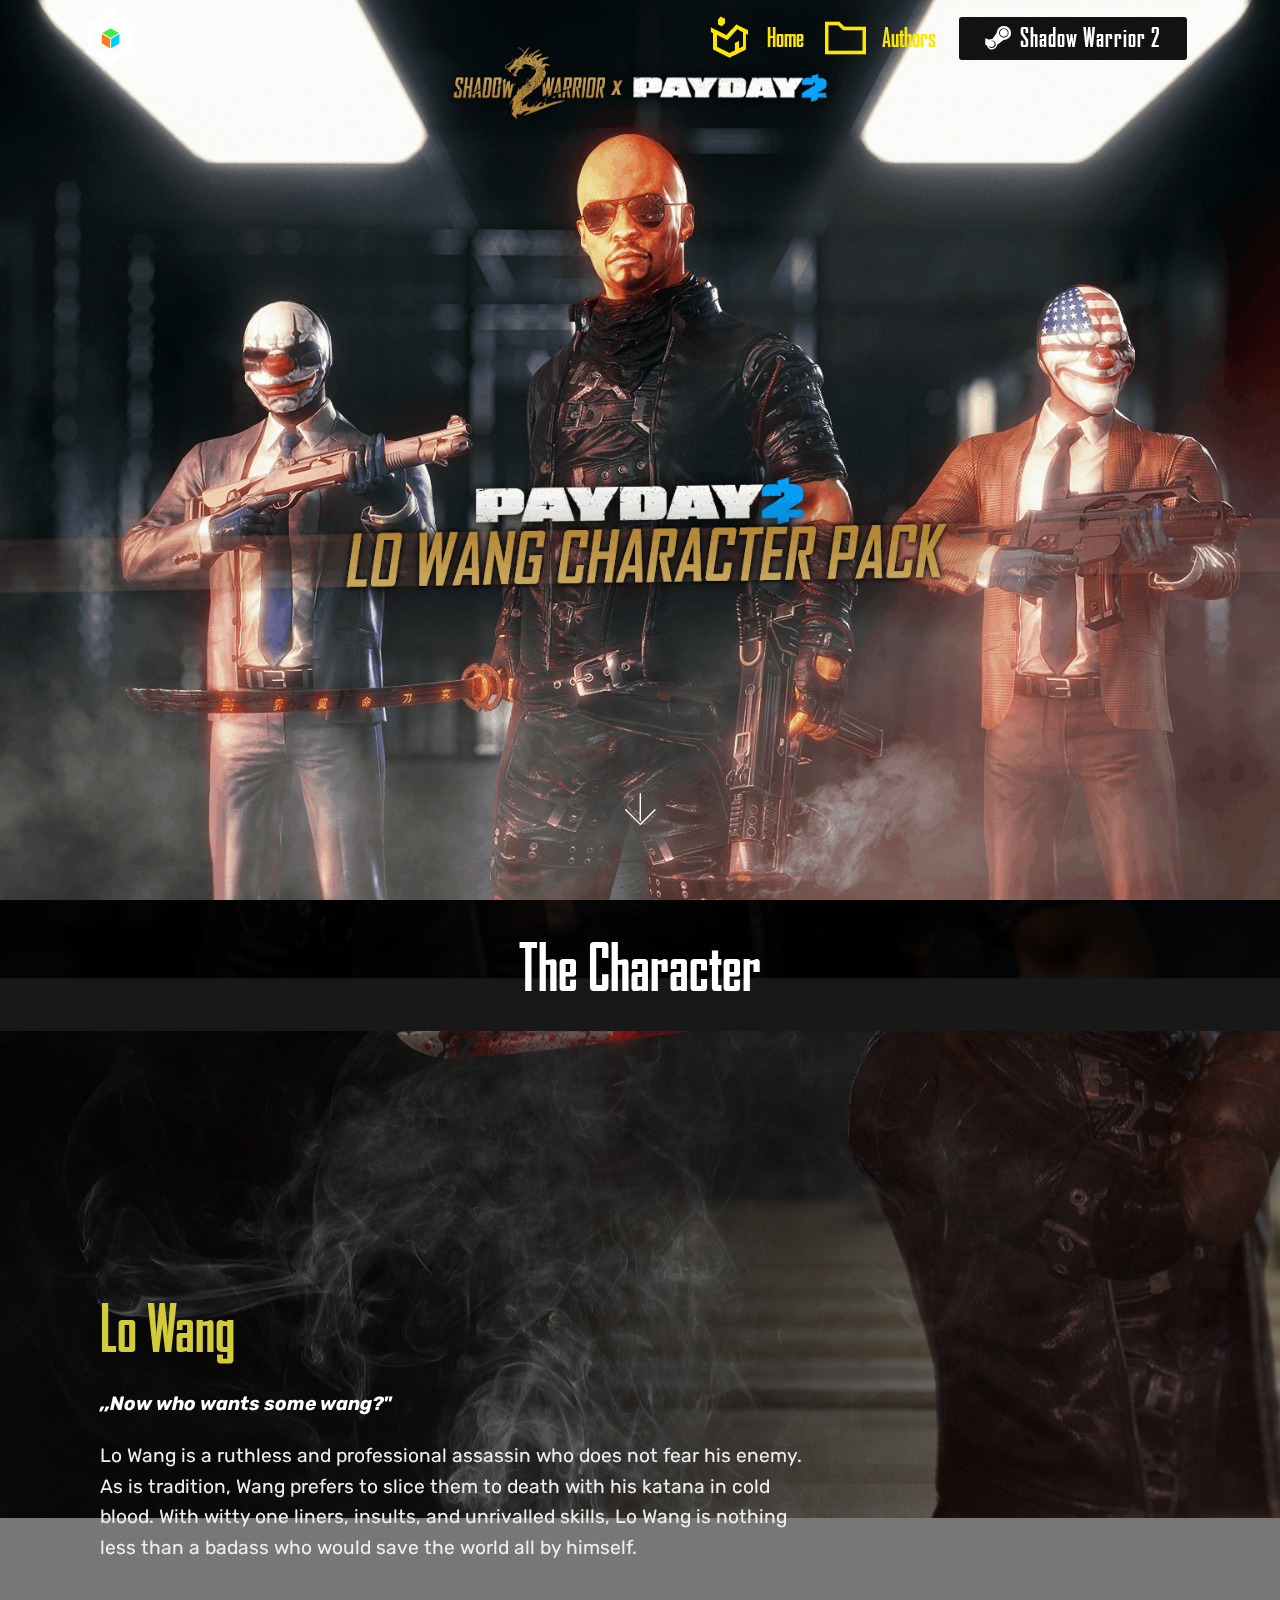
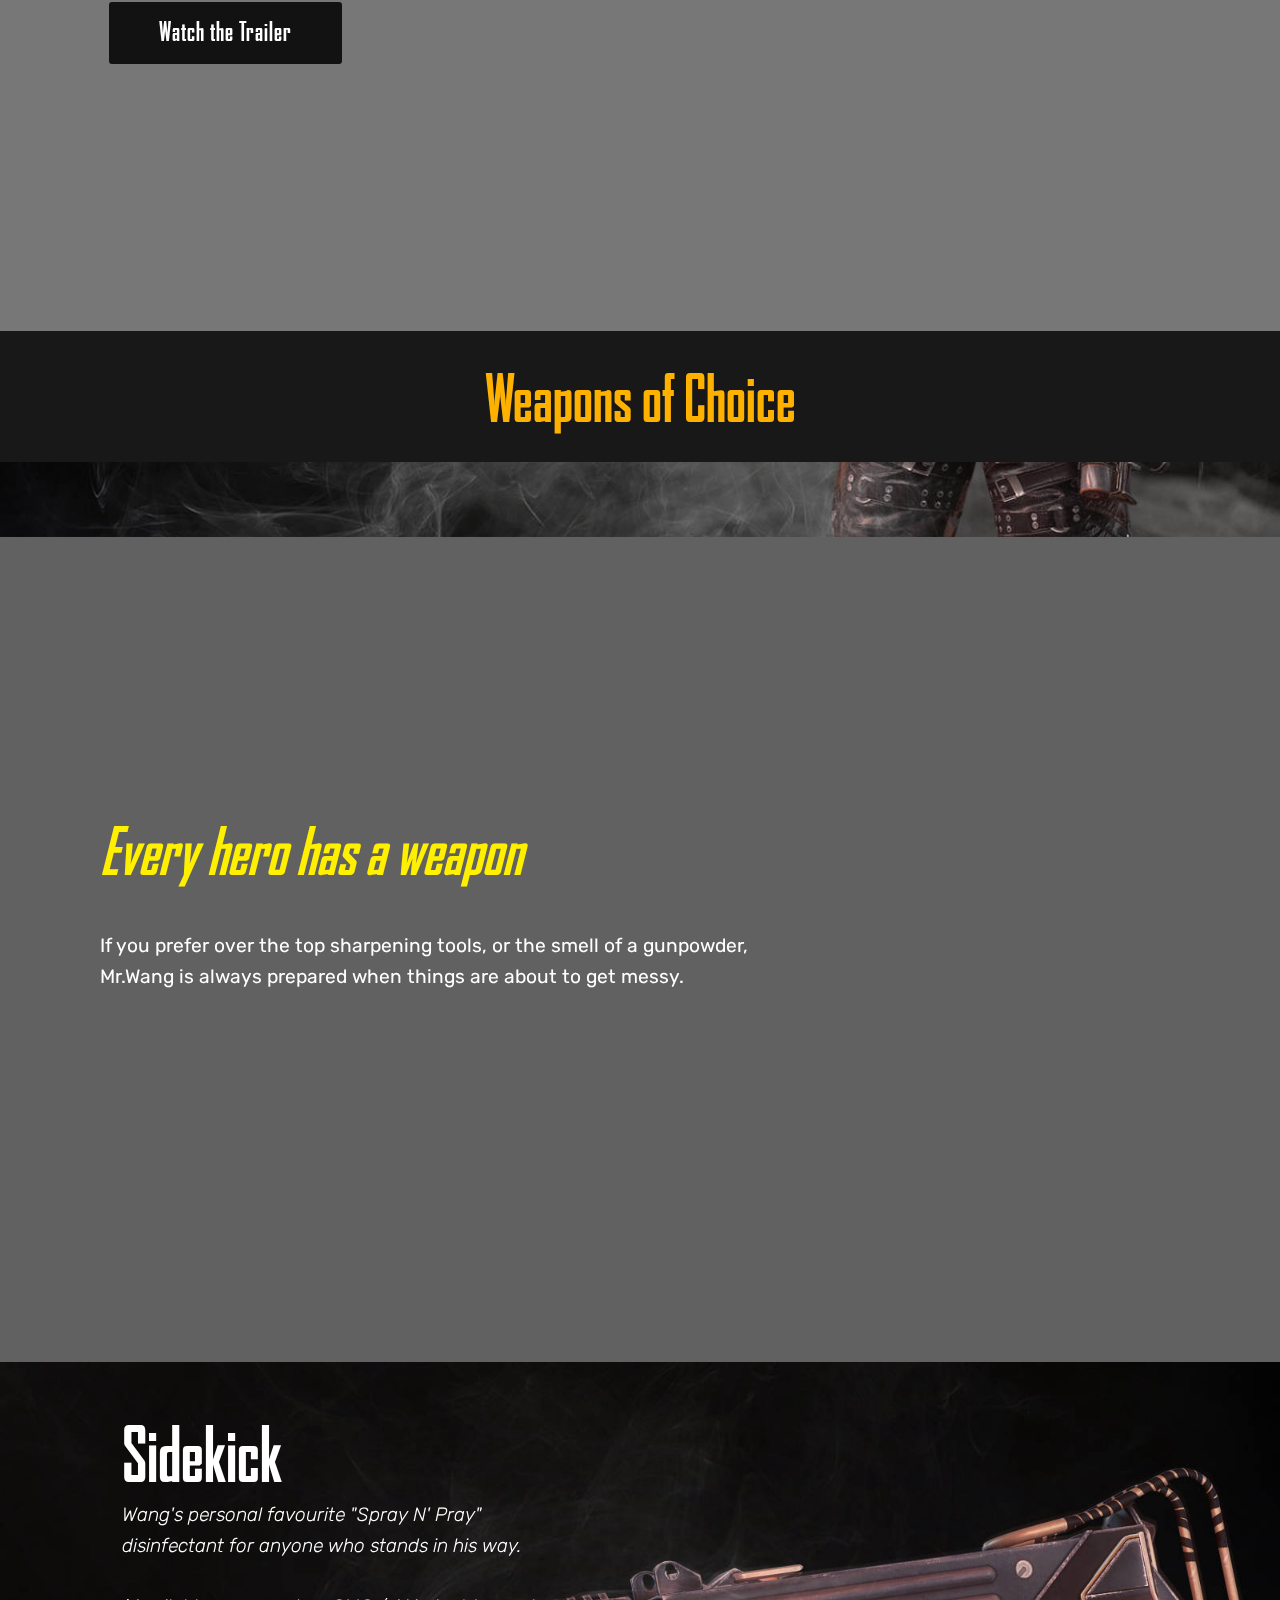
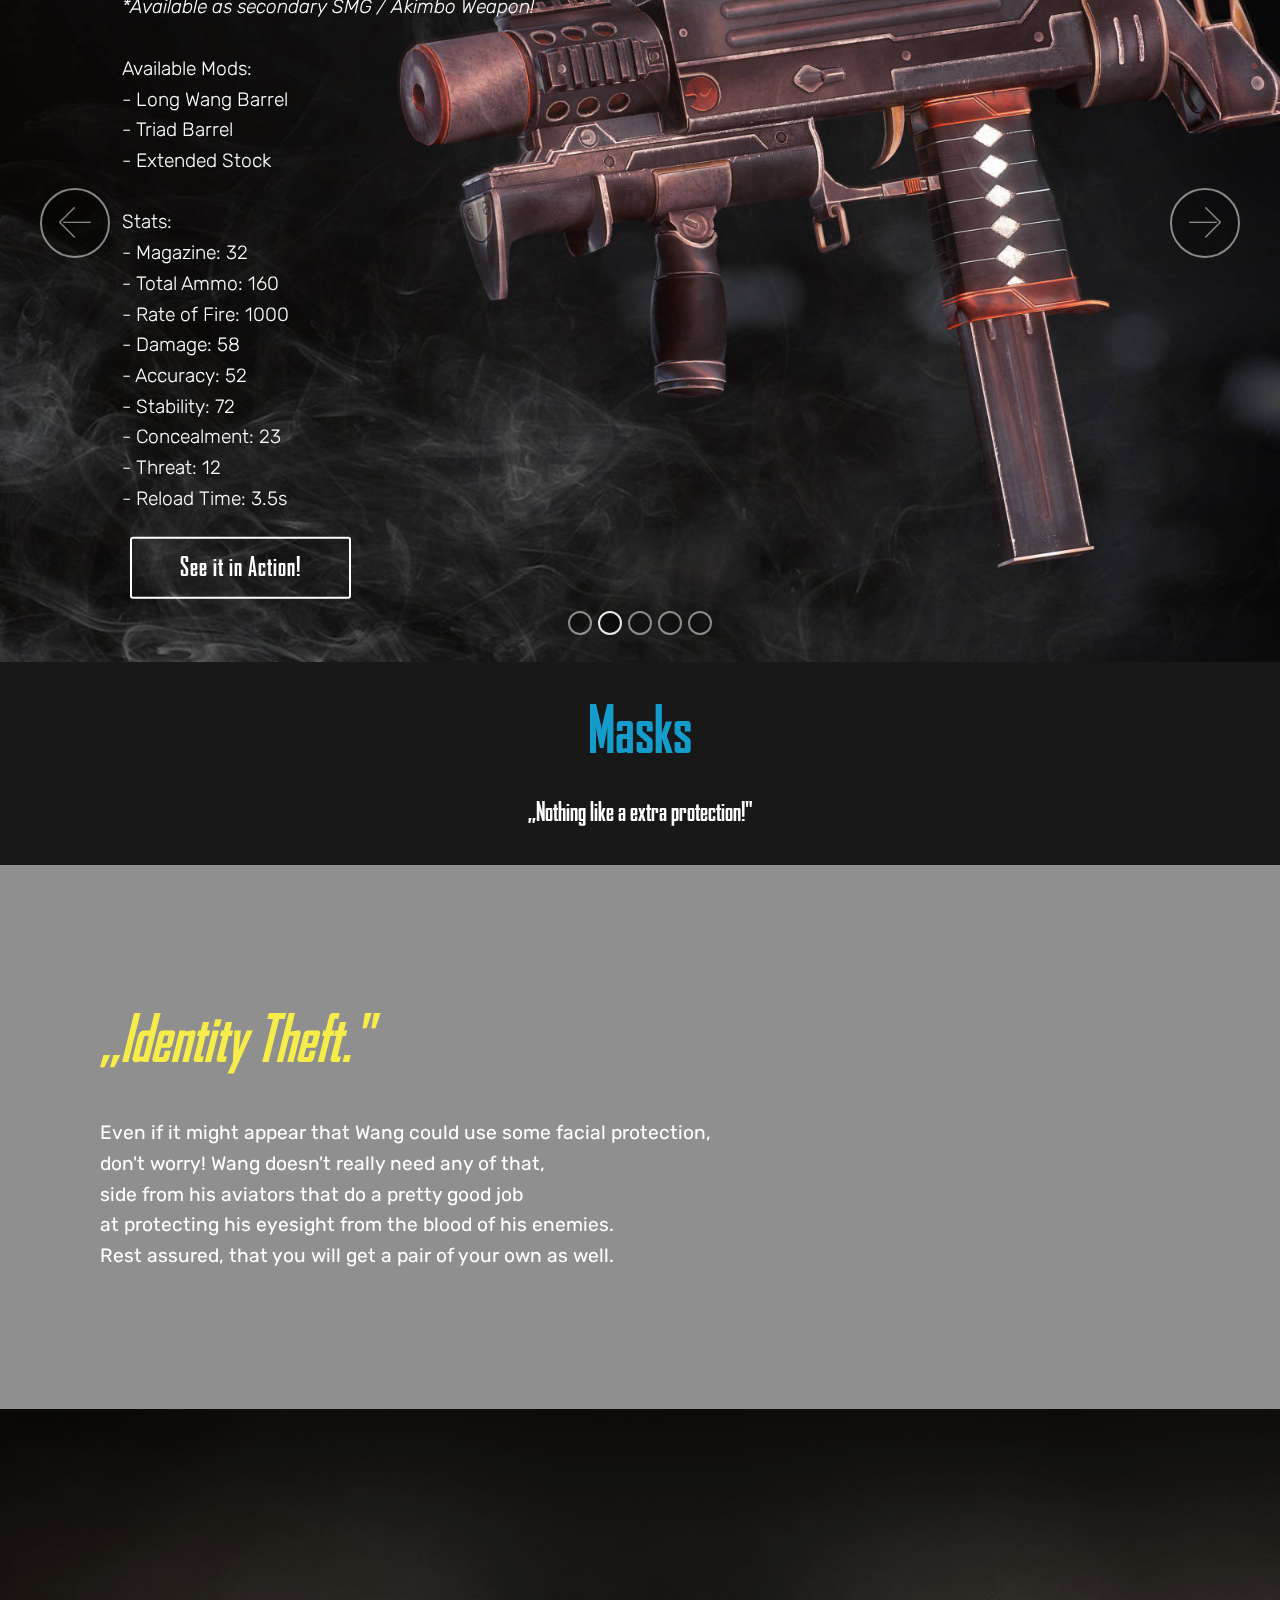
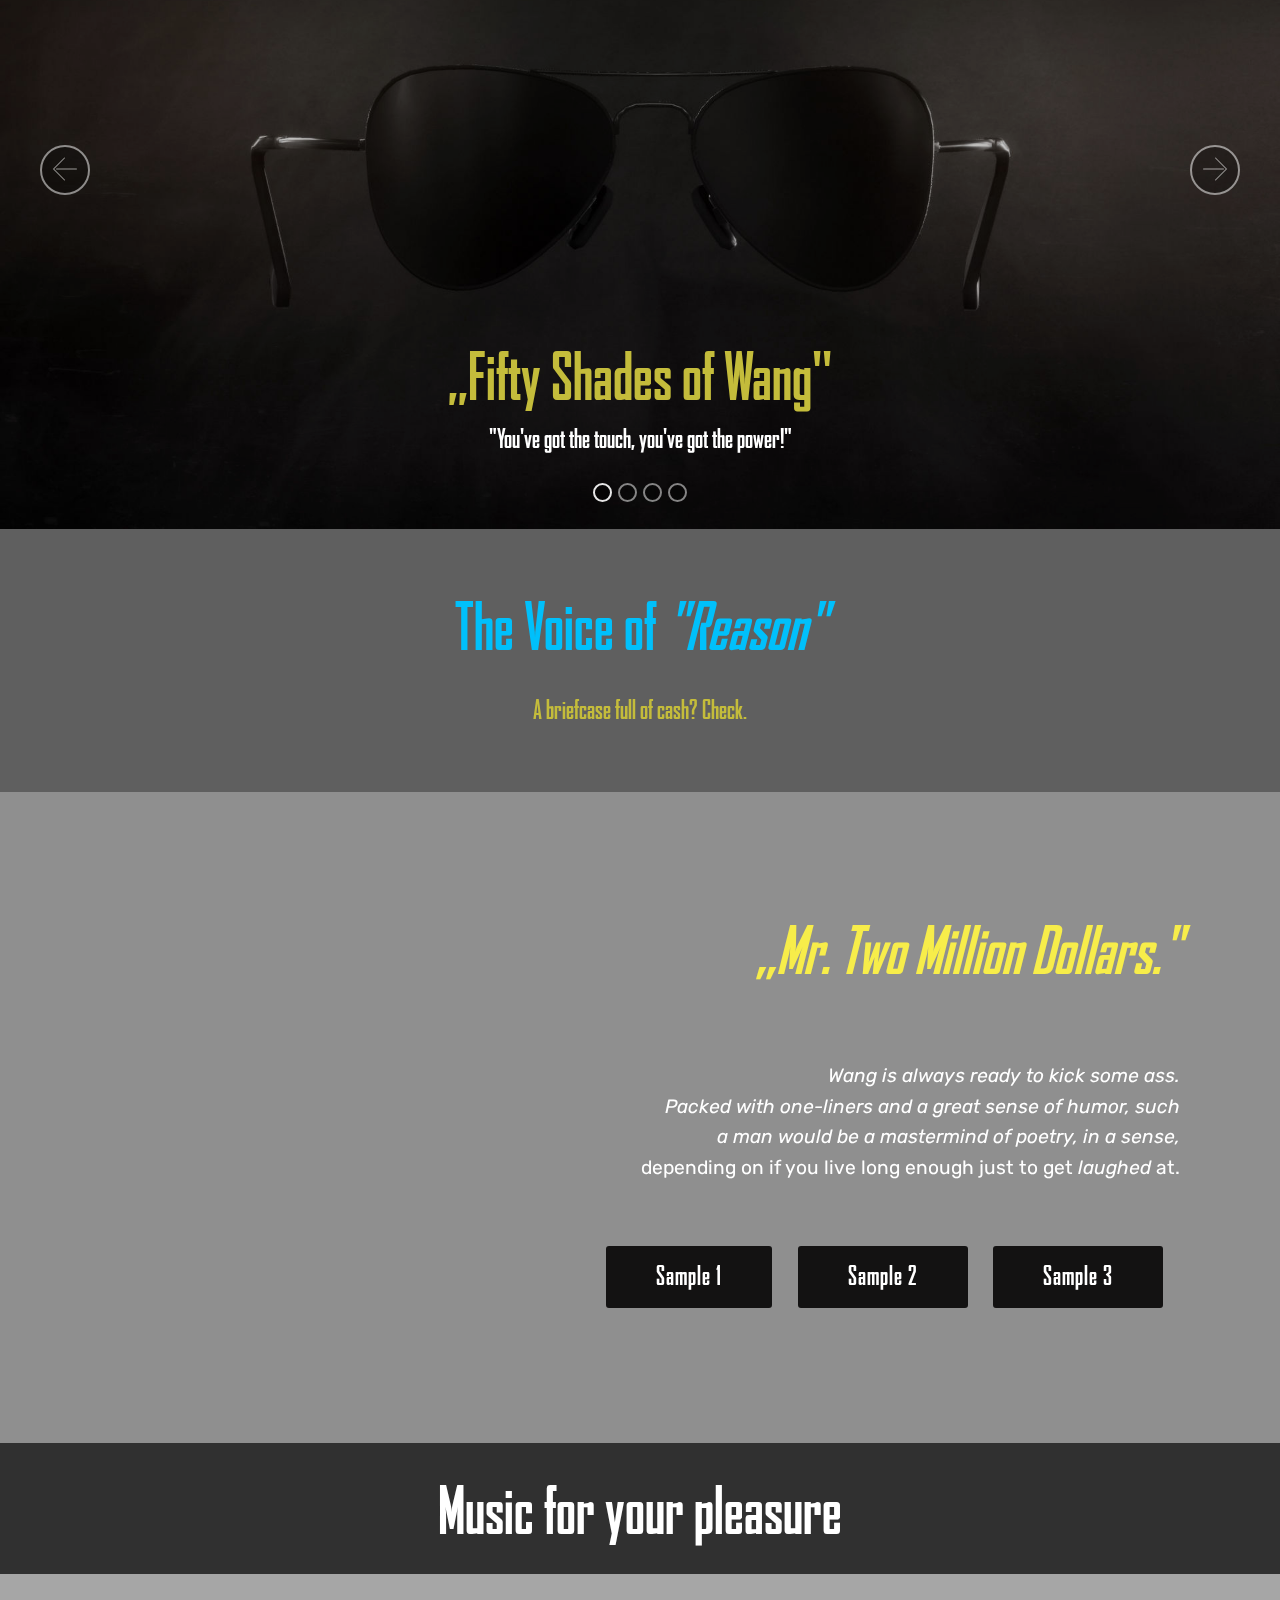
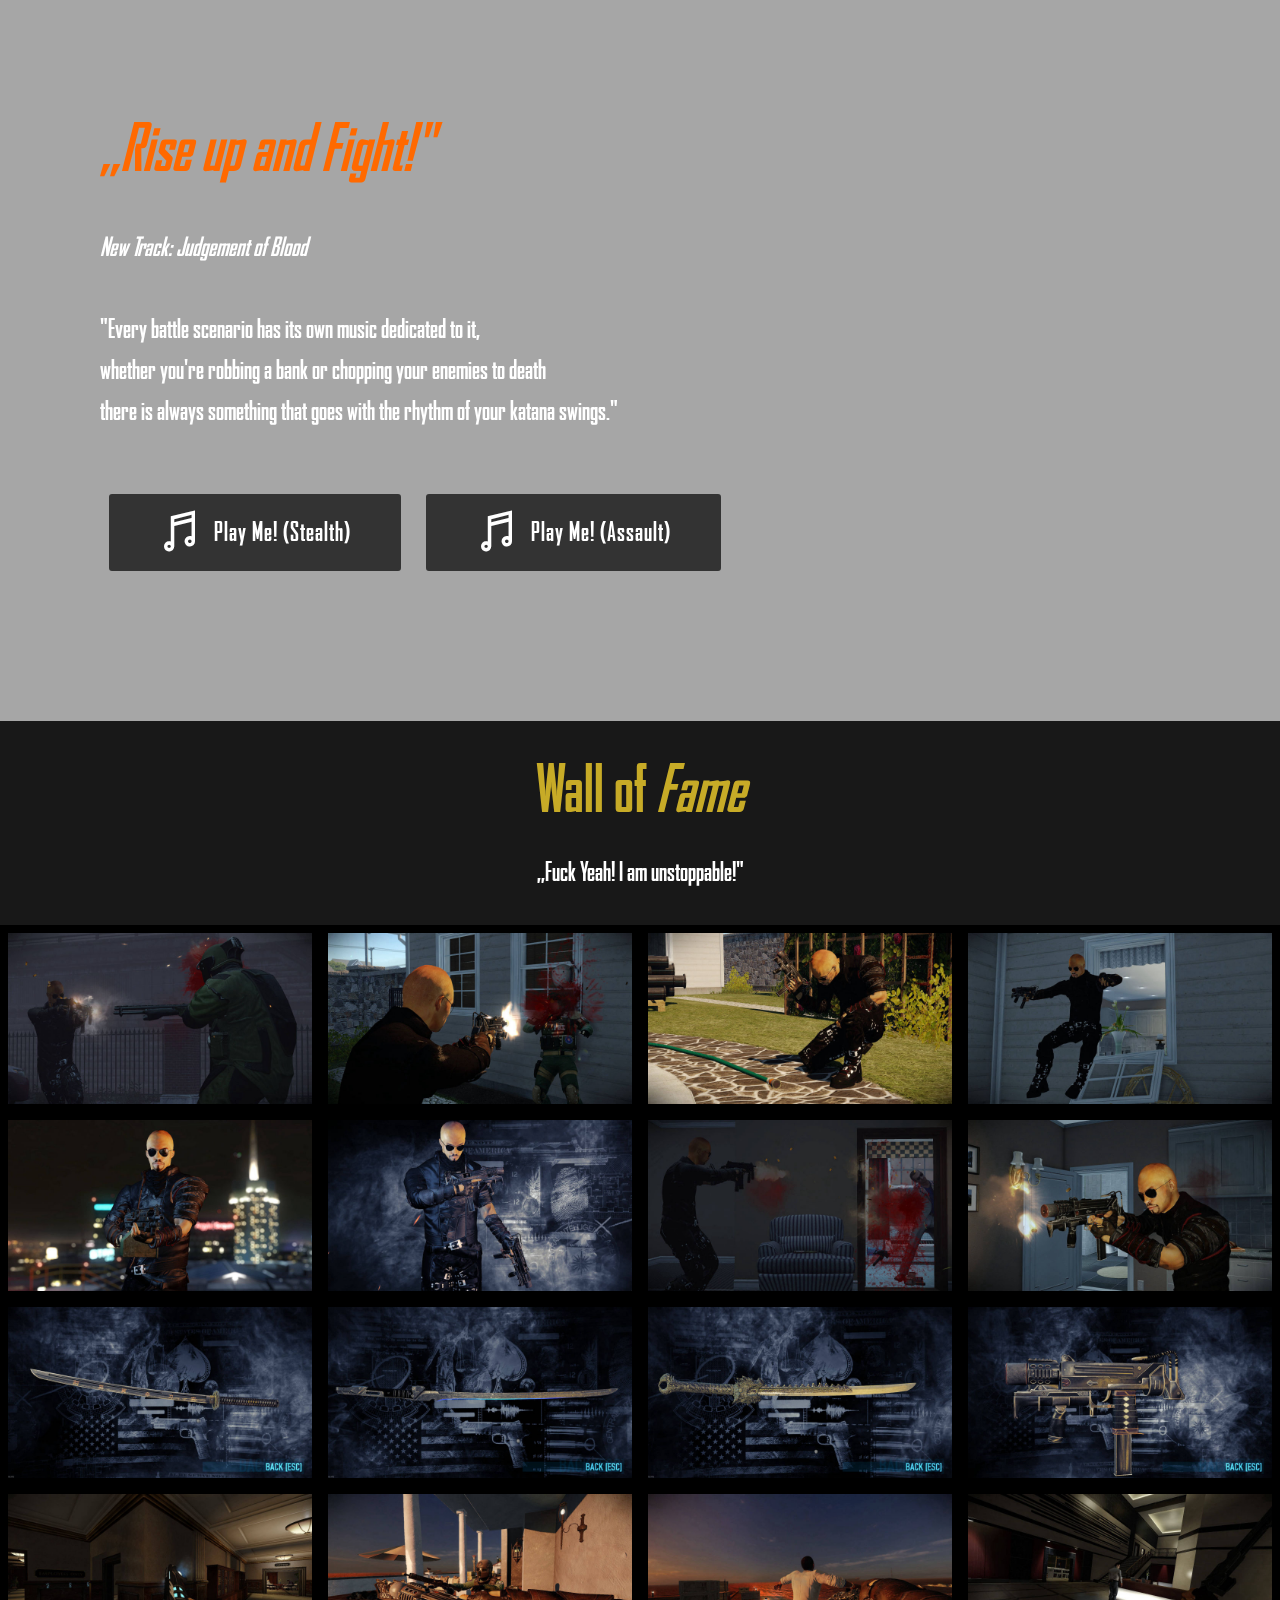
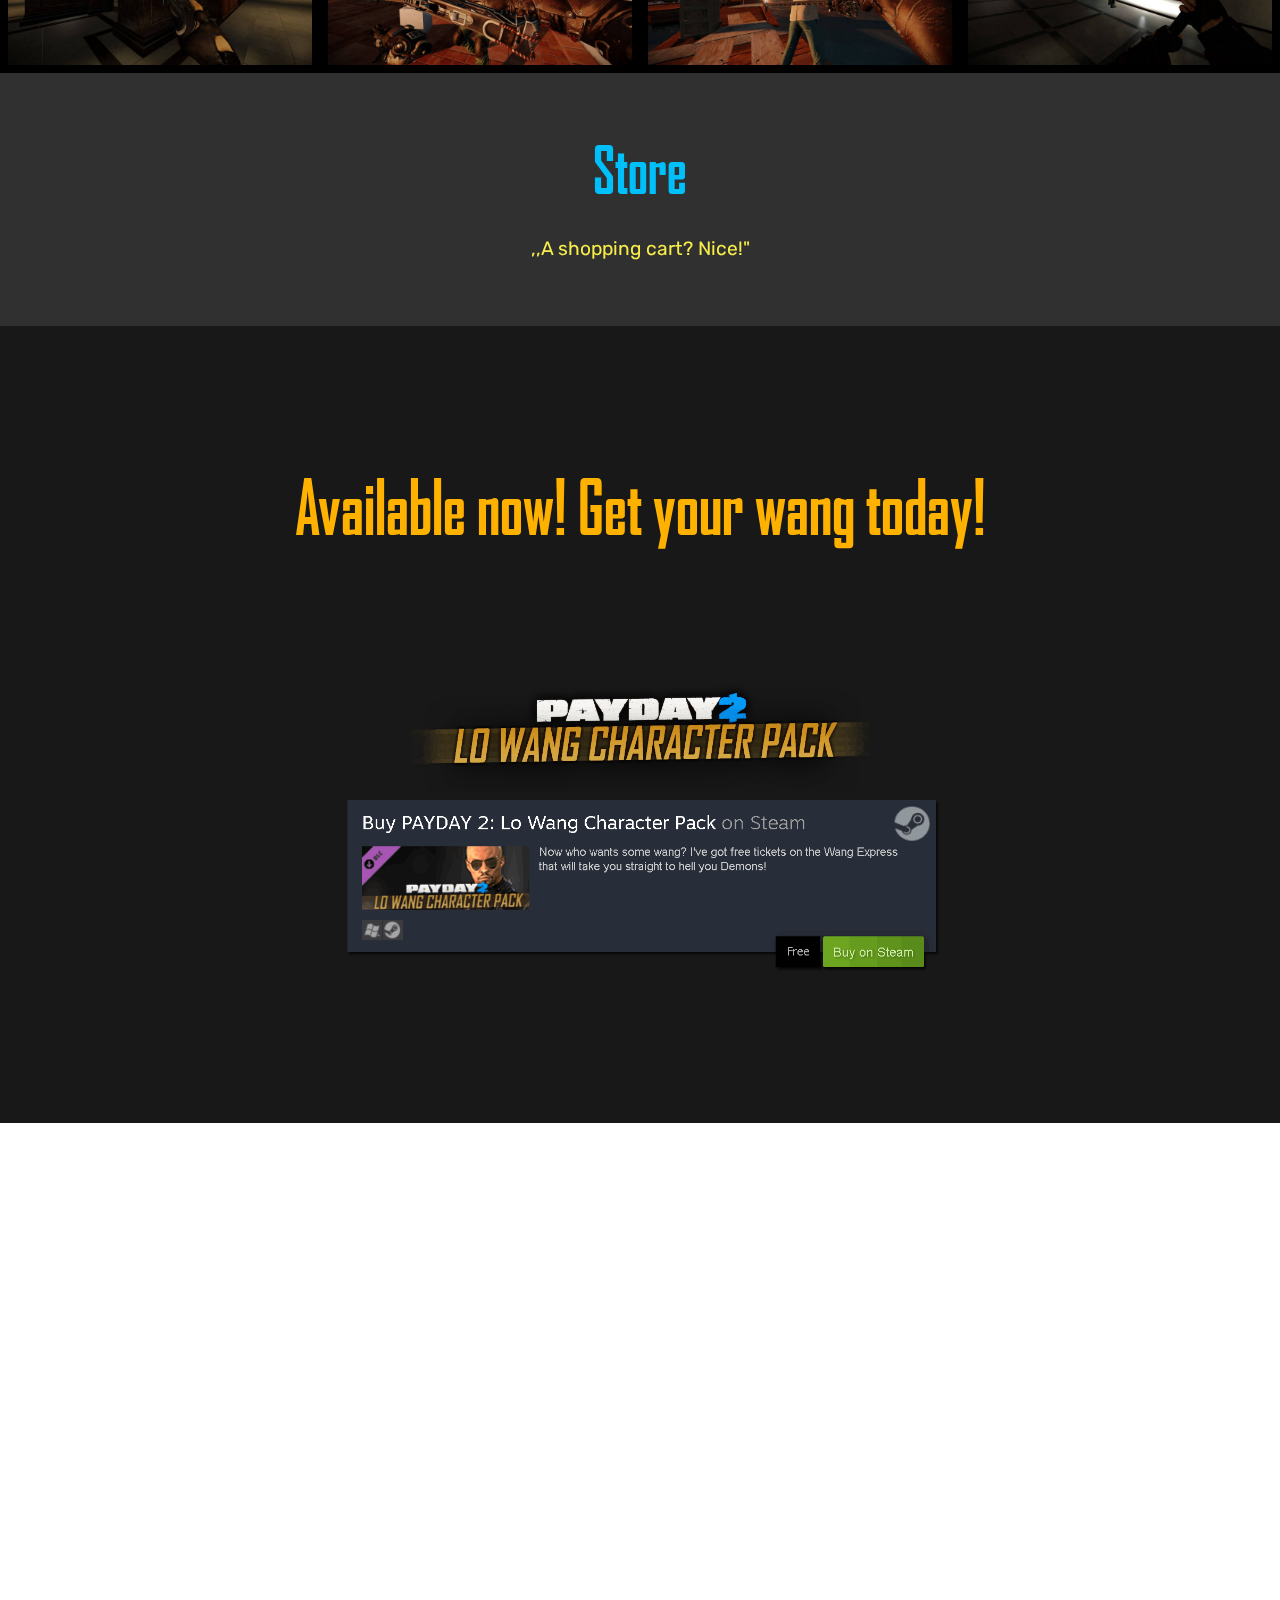
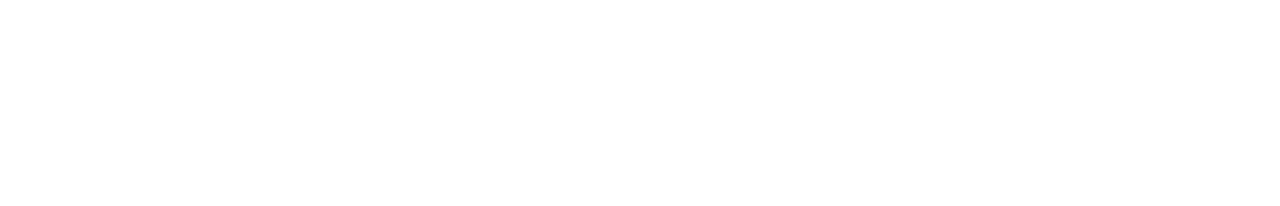
==== commit 9431c334: "Update index.html" ====
--- a/index.html
+++ b/index.html
@@ -2,12 +2,6 @@
 <html  >
 <head>
   <!-- Site made with Mobirise Website Builder v5.0.17, https://mobirise.com -->
-  <meta name="twitter:card" content="PAYDAY 2: Lo Wang Character Pack">
-  <meta property="og:title" content="PAYDAY 2: Lo Wang Character Pack">
-  <meta property="og:description" content="The Path of the Wang is Long and Hard...">
-  <meta property="og:image" content="https://cdn.discordapp.com/attachments/441319027843792906/742413085859512410/social.jpg">
-  <meta property="og:url" content="https://matthelzor.github.io/lo-wang-character-pack/">
-
   <meta charset="UTF-8">
   <meta http-equiv="X-UA-Compatible" content="IE=edge">
   <meta name="generator" content="Mobirise v5.0.17, mobirise.com">
@@ -340,7 +334,7 @@
             
             <h1 class="mbr-section-title py-3 mbr-fonts-style display-2"><em>,,Mr. Two Million Dollars."</em></h1>
             <p class="mbr-text py-3 mbr-fonts-style display-5"><br><em>Wang is always ready to kick some ass.</em><br><em>Packed with one-liners and a great sense of humor, such</em><br><em>a man would be a mastermind of poetry, in a sense,</em><br>depending on if you live long enough just to get <em>laughed </em>at.<br></p>
-            <div class="mbr-section-btn py-4"><a class="btn btn-md btn-primary display-4" href="assets/files/dominated.wav" target="_blank">Sample 1</a> <a class="btn btn-md btn-primary display-4" href="assets/files/dominated2.wav" target="_blank">Sample 2</a> <a class="btn btn-md btn-primary display-4" href="assets/files/sample3.wav" target="_blank">Sample 3</a></div>
+            <div class="mbr-section-btn py-4"><a class="btn btn-md btn-primary display-4" href="dominated.ogg" target="_blank">Sample 1</a> <a class="btn btn-md btn-primary display-4" href="dominated2.ogg" target="_blank">Sample 2</a> <a class="btn btn-md btn-primary display-4" href="sample3.ogg" target="_blank">Sample 3</a></div>
         </div>
     </div>
 
@@ -379,7 +373,7 @@
         <div class="media-container-column mbr-white col-md-12">
             
             <h1 class="mbr-section-title py-3 mbr-fonts-style display-2"><em>,,Rise up and Fight!"</em></h1>
-            <p class="mbr-text py-3 mbr-fonts-style display-4"><strong><em>New Track: Judgement of Blood<br></em></strong><br>,,Every battle scenario has its own music dedicated to it,<br>whether you're robbing a bank or chopping your enemies to death <br>there is always something that goes with the rhythm<br> of your katana swings."</p>
+            <p class="mbr-text py-3 mbr-fonts-style display-4"><strong><em>New Track: Judgement of Blood<br></em></strong><br>"Every battle scenario has its own music dedicated to it,<br>whether you're robbing a bank or chopping your enemies to death <br>there is always something that goes with the rhythm of your katana swings."</p>
             <div class="mbr-section-btn py-4"><a class="btn btn-md btn-black display-4" href="assets/files/stealth.ogg" target="_blank"><span class="mobi-mbri mobi-mbri-music mbr-iconfont mbr-iconfont-btn"></span>Play Me! (Stealth)</a> <a class="btn btn-md btn-black display-4" href="assets/files/assault.ogg" target="_blank"><span class="mobi-mbri mobi-mbri-music mbr-iconfont mbr-iconfont-btn"></span>Play Me! (Assault)</a></div>
         </div>
     </div>
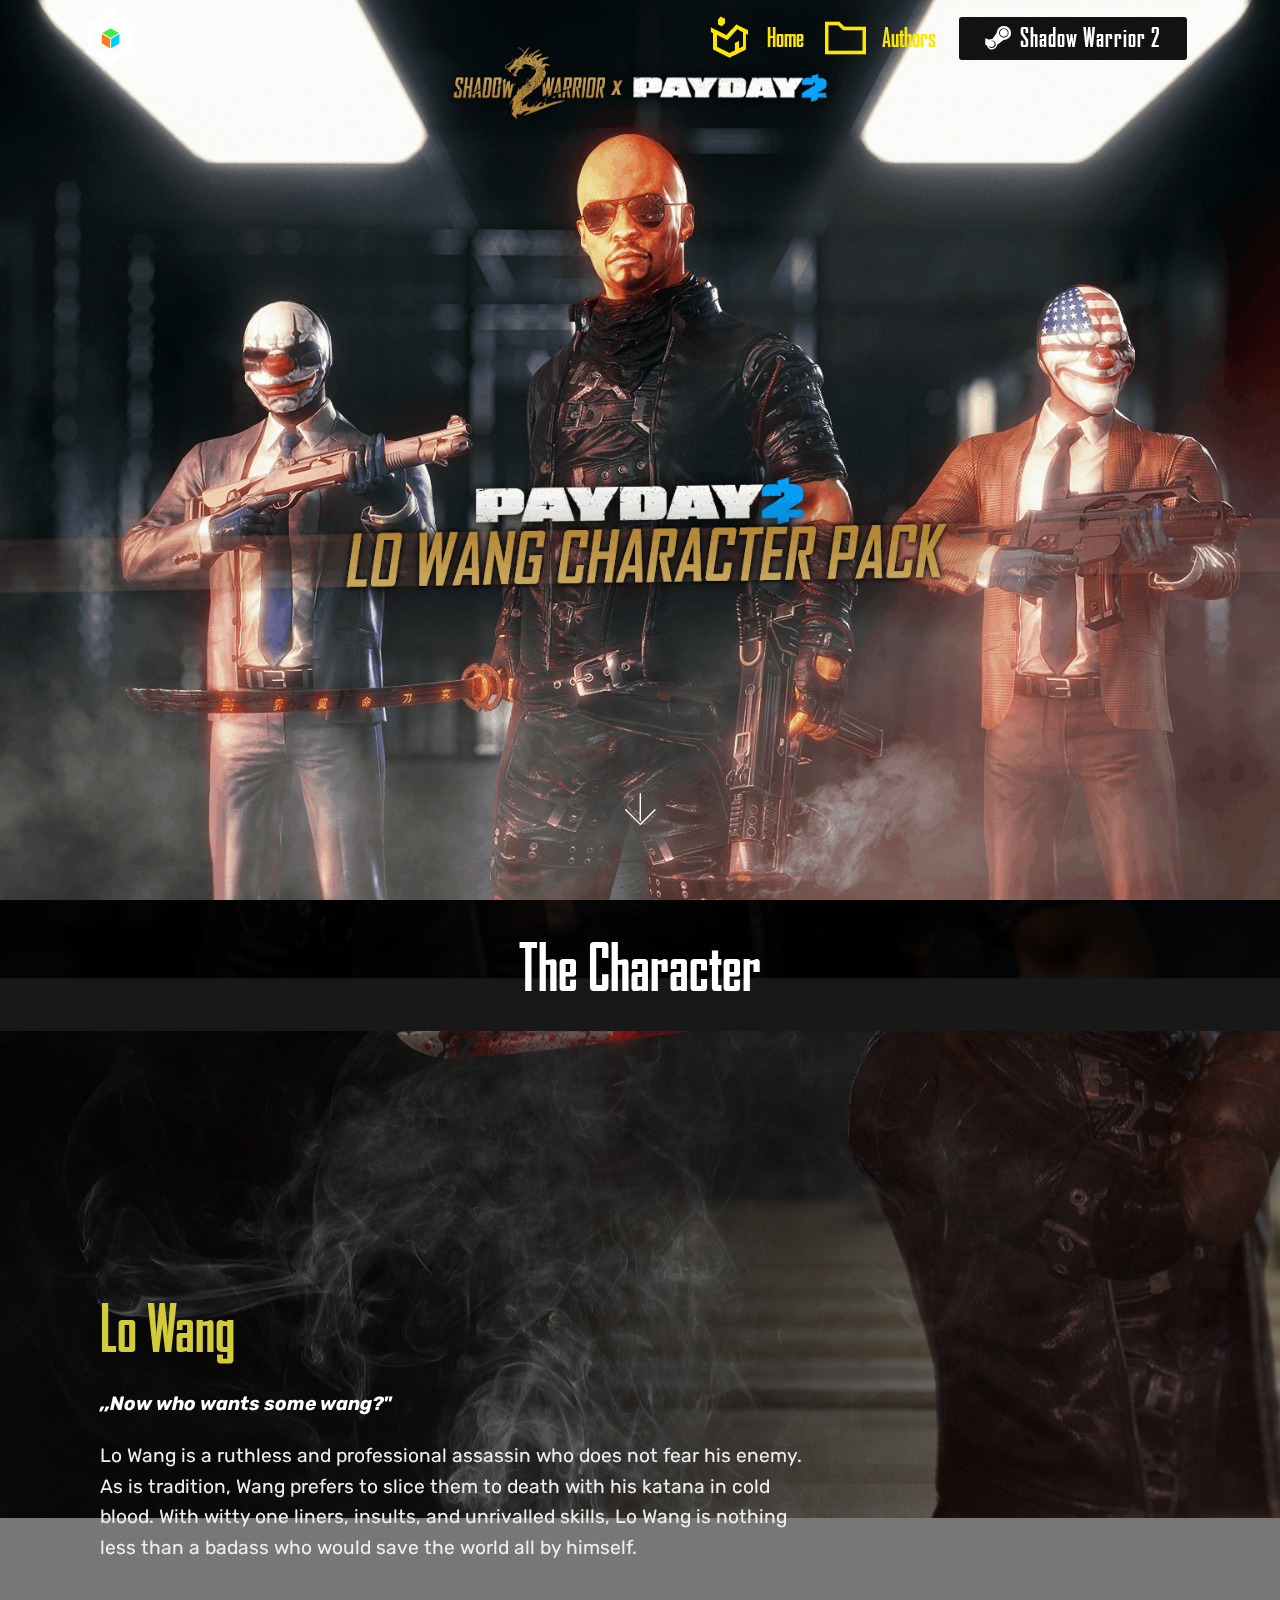
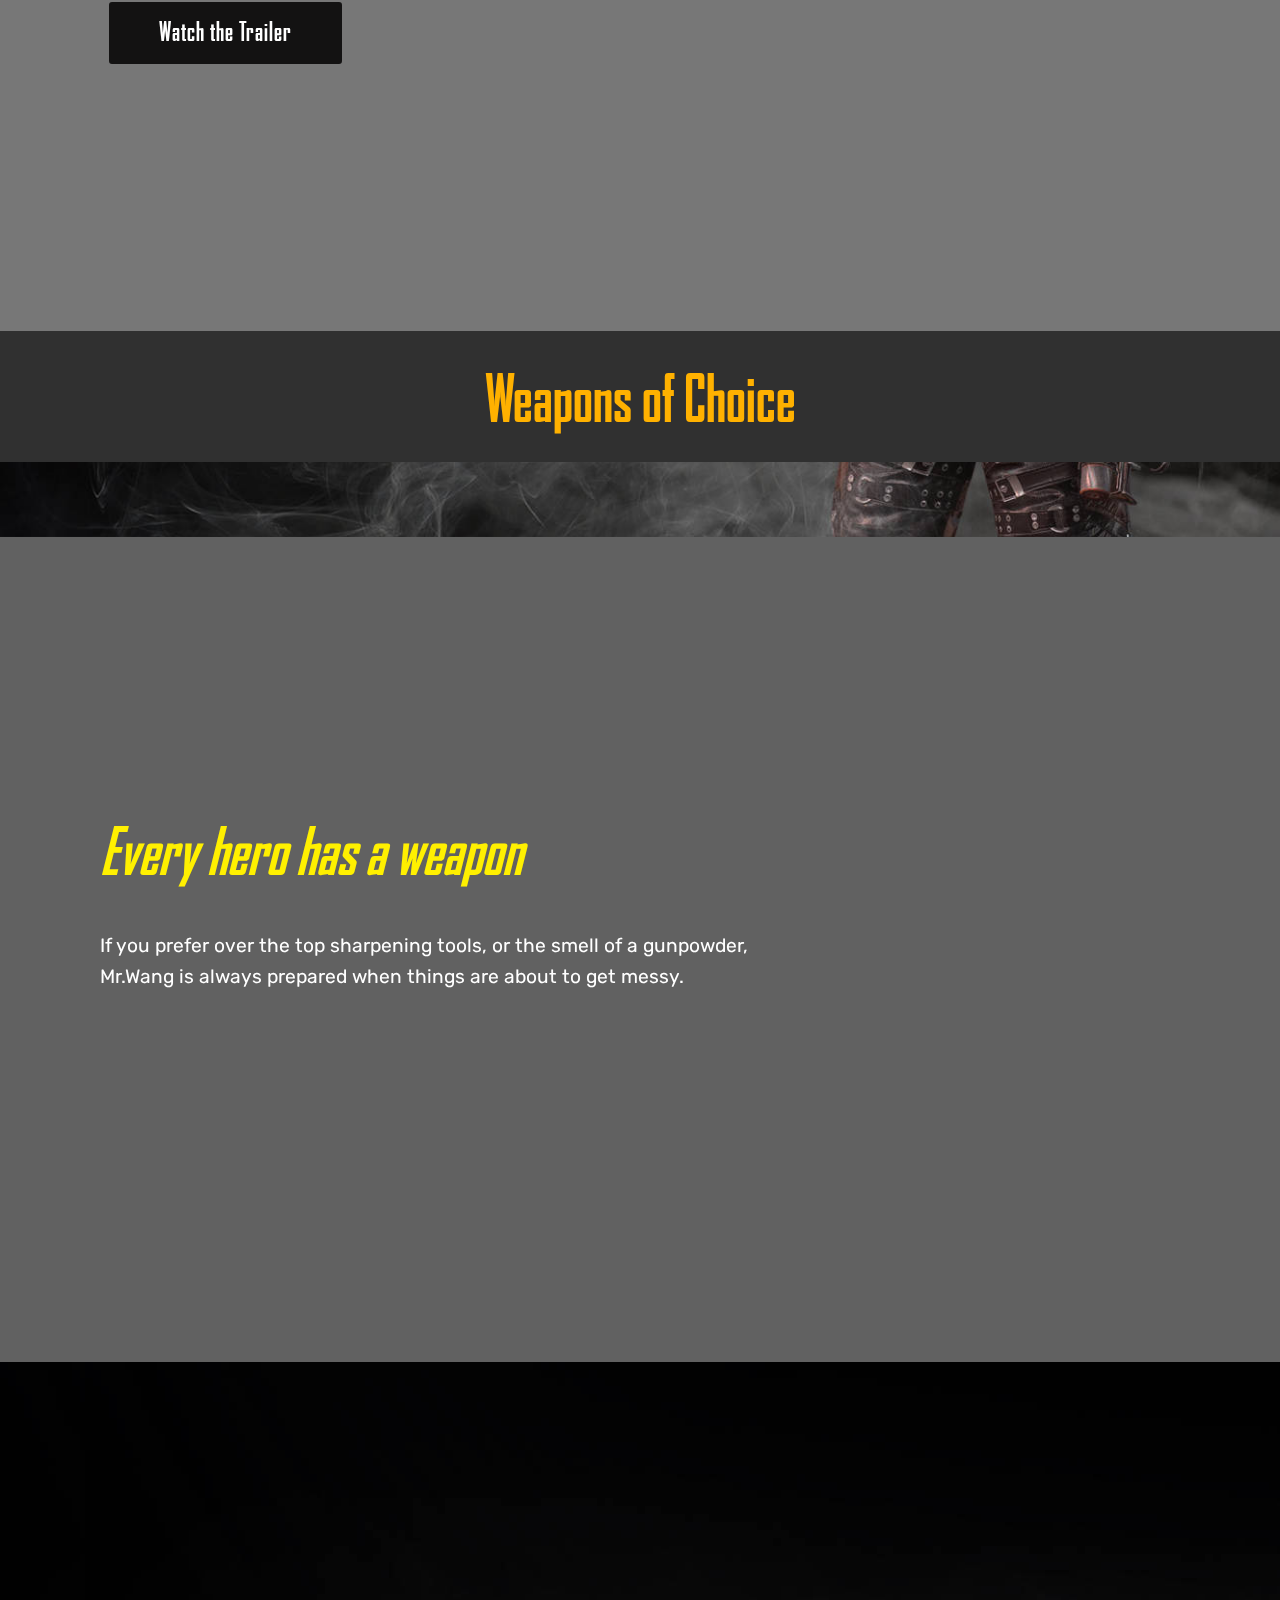
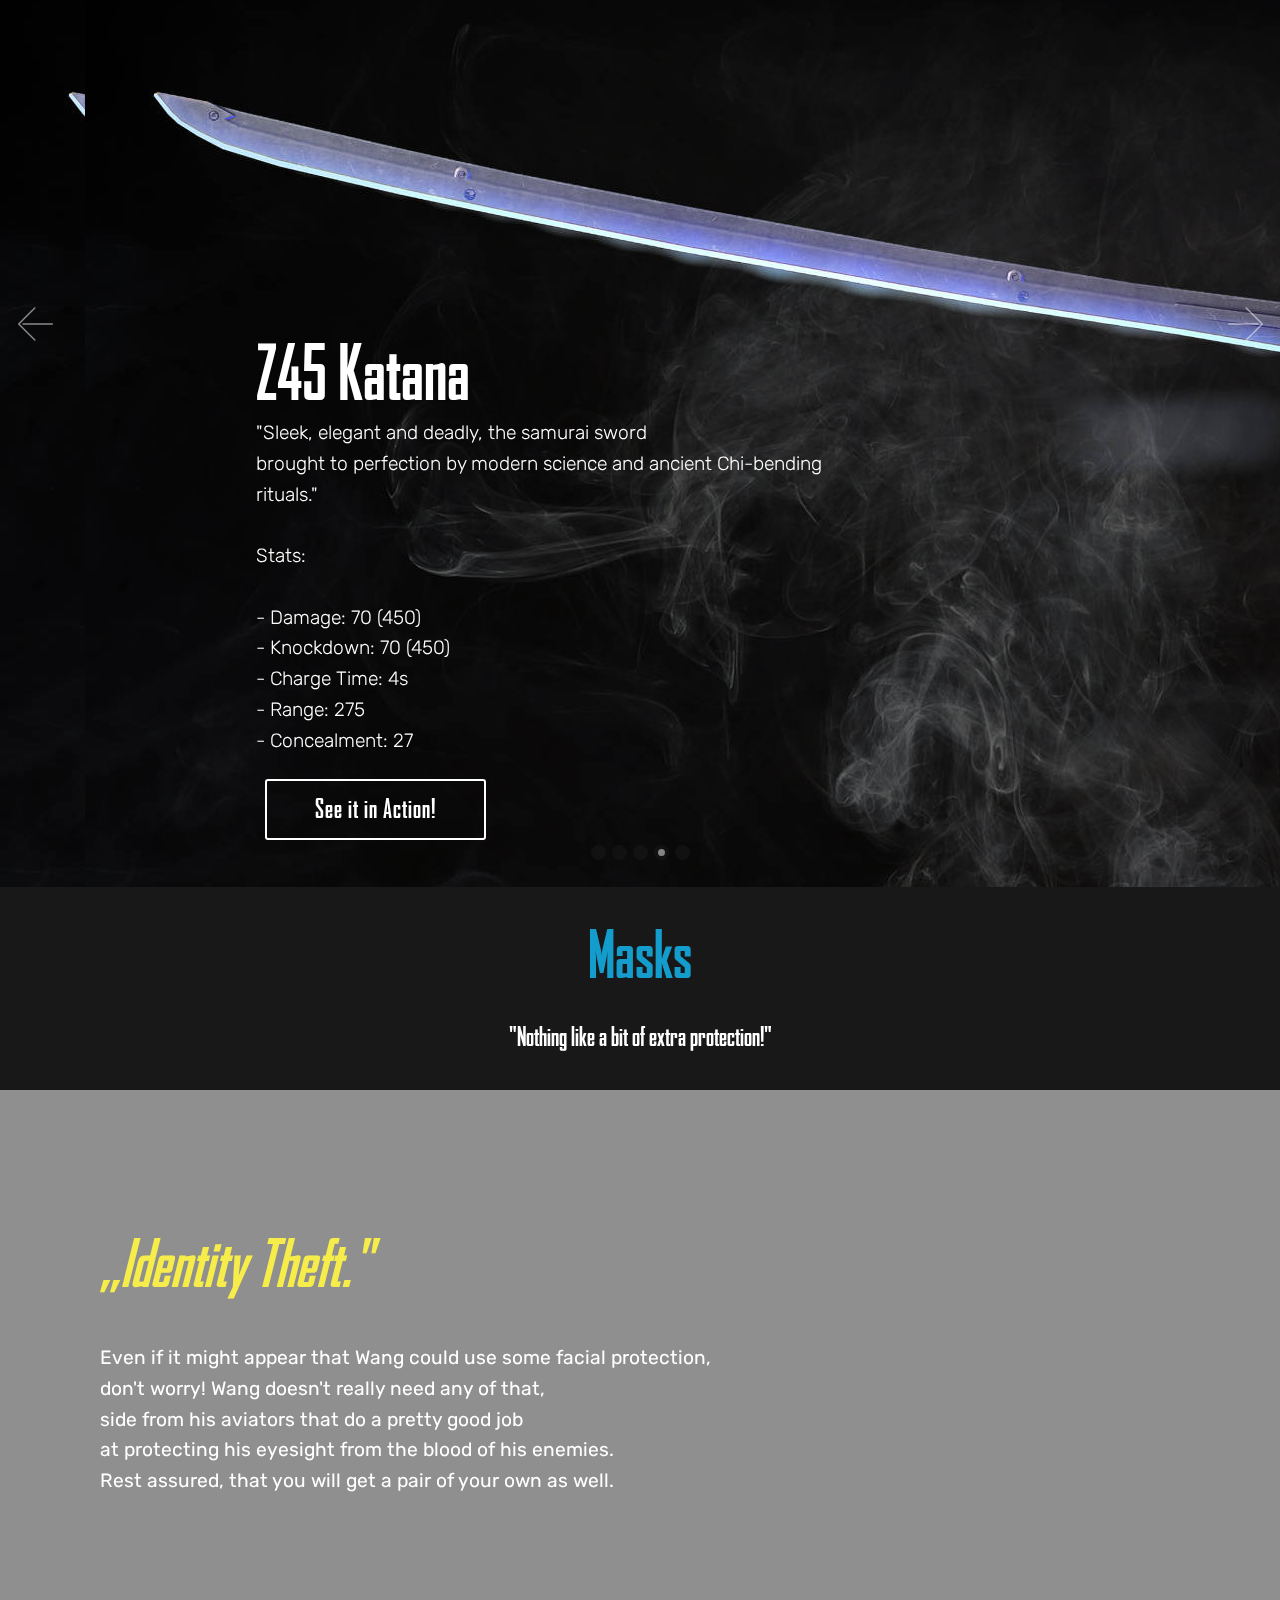
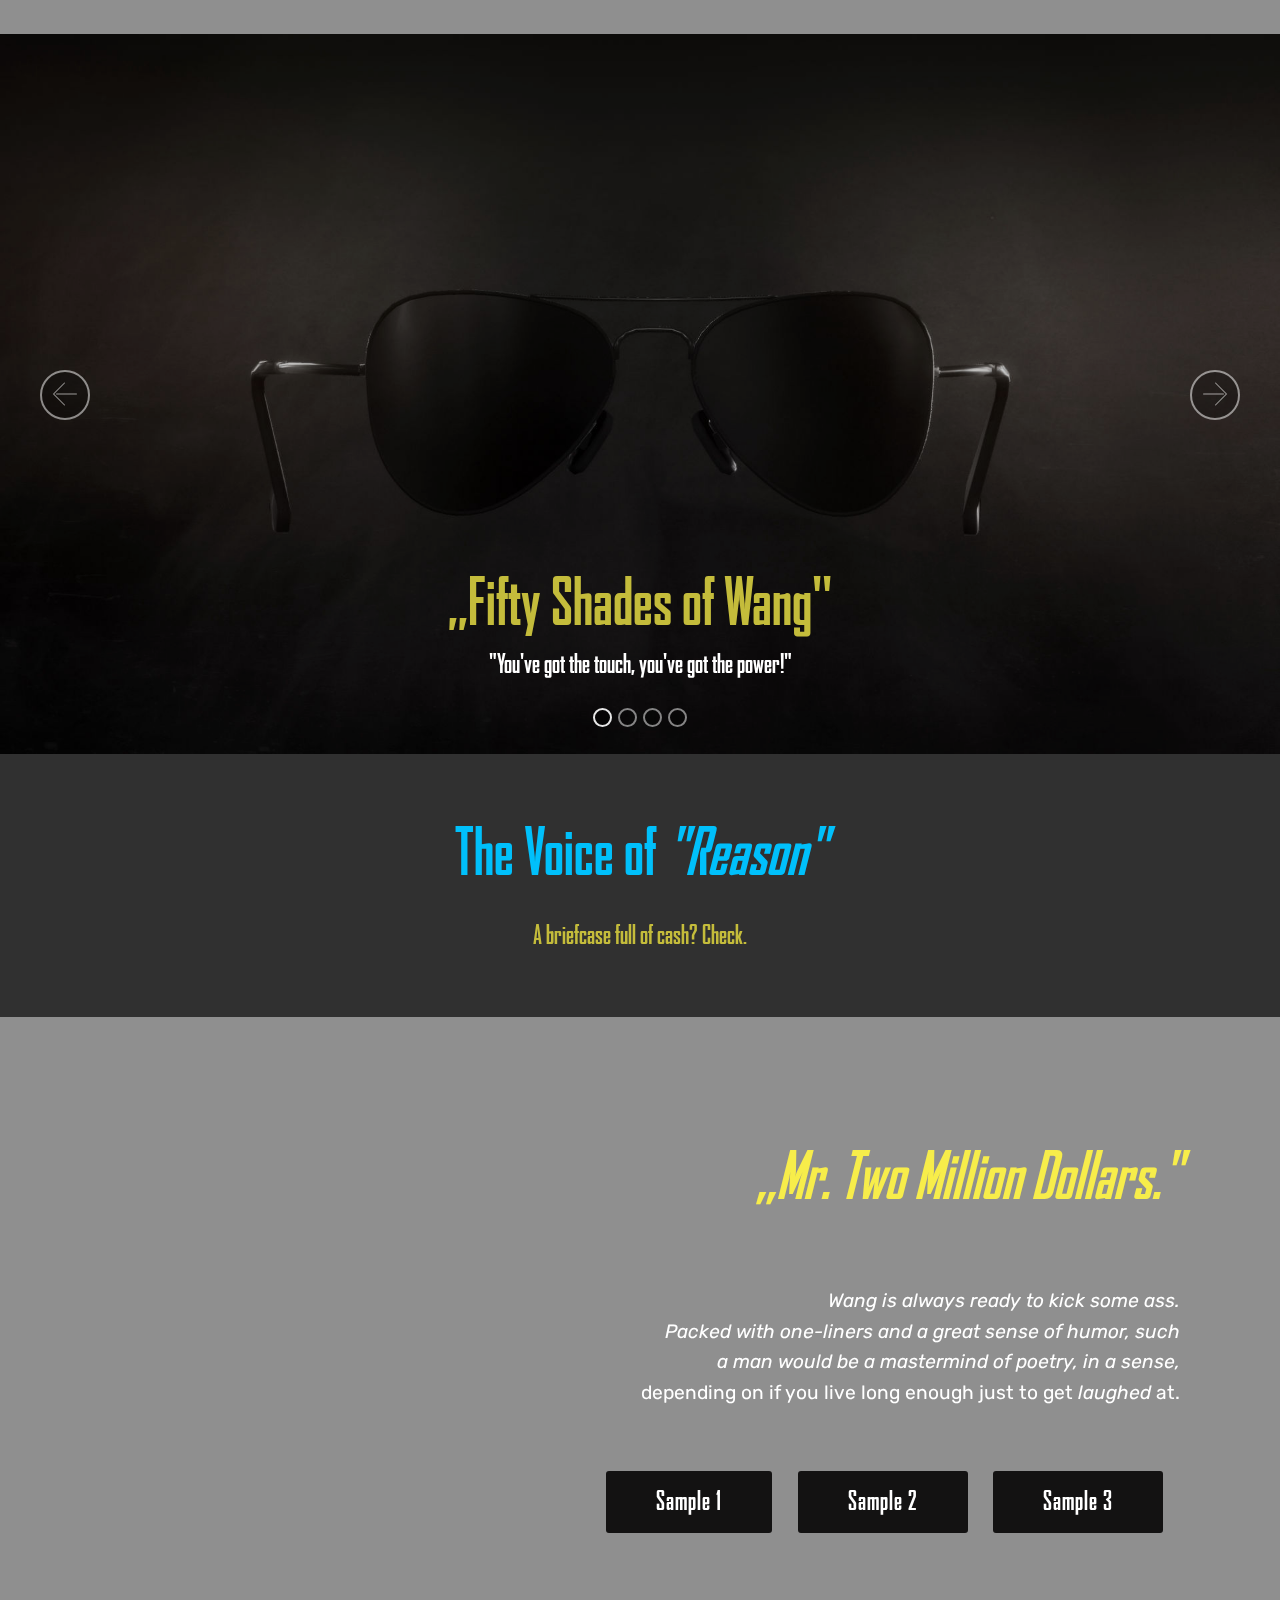
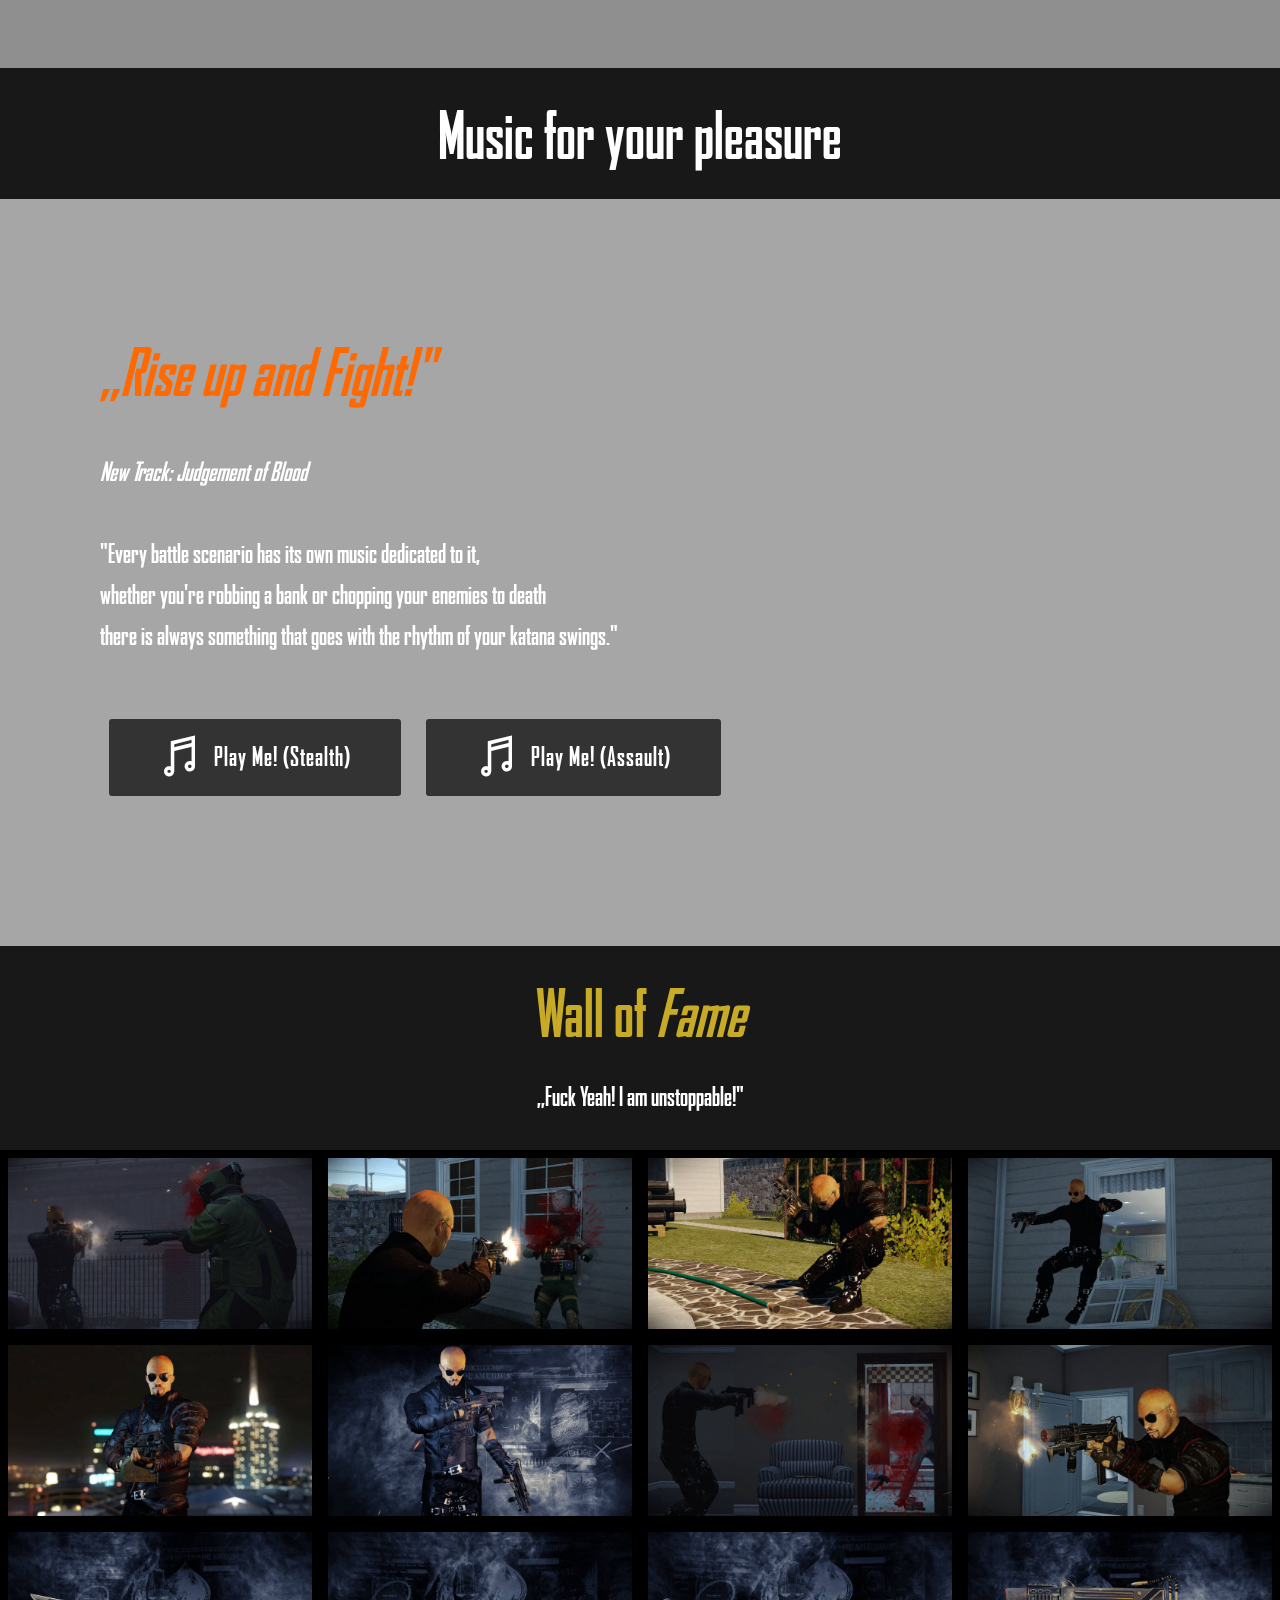
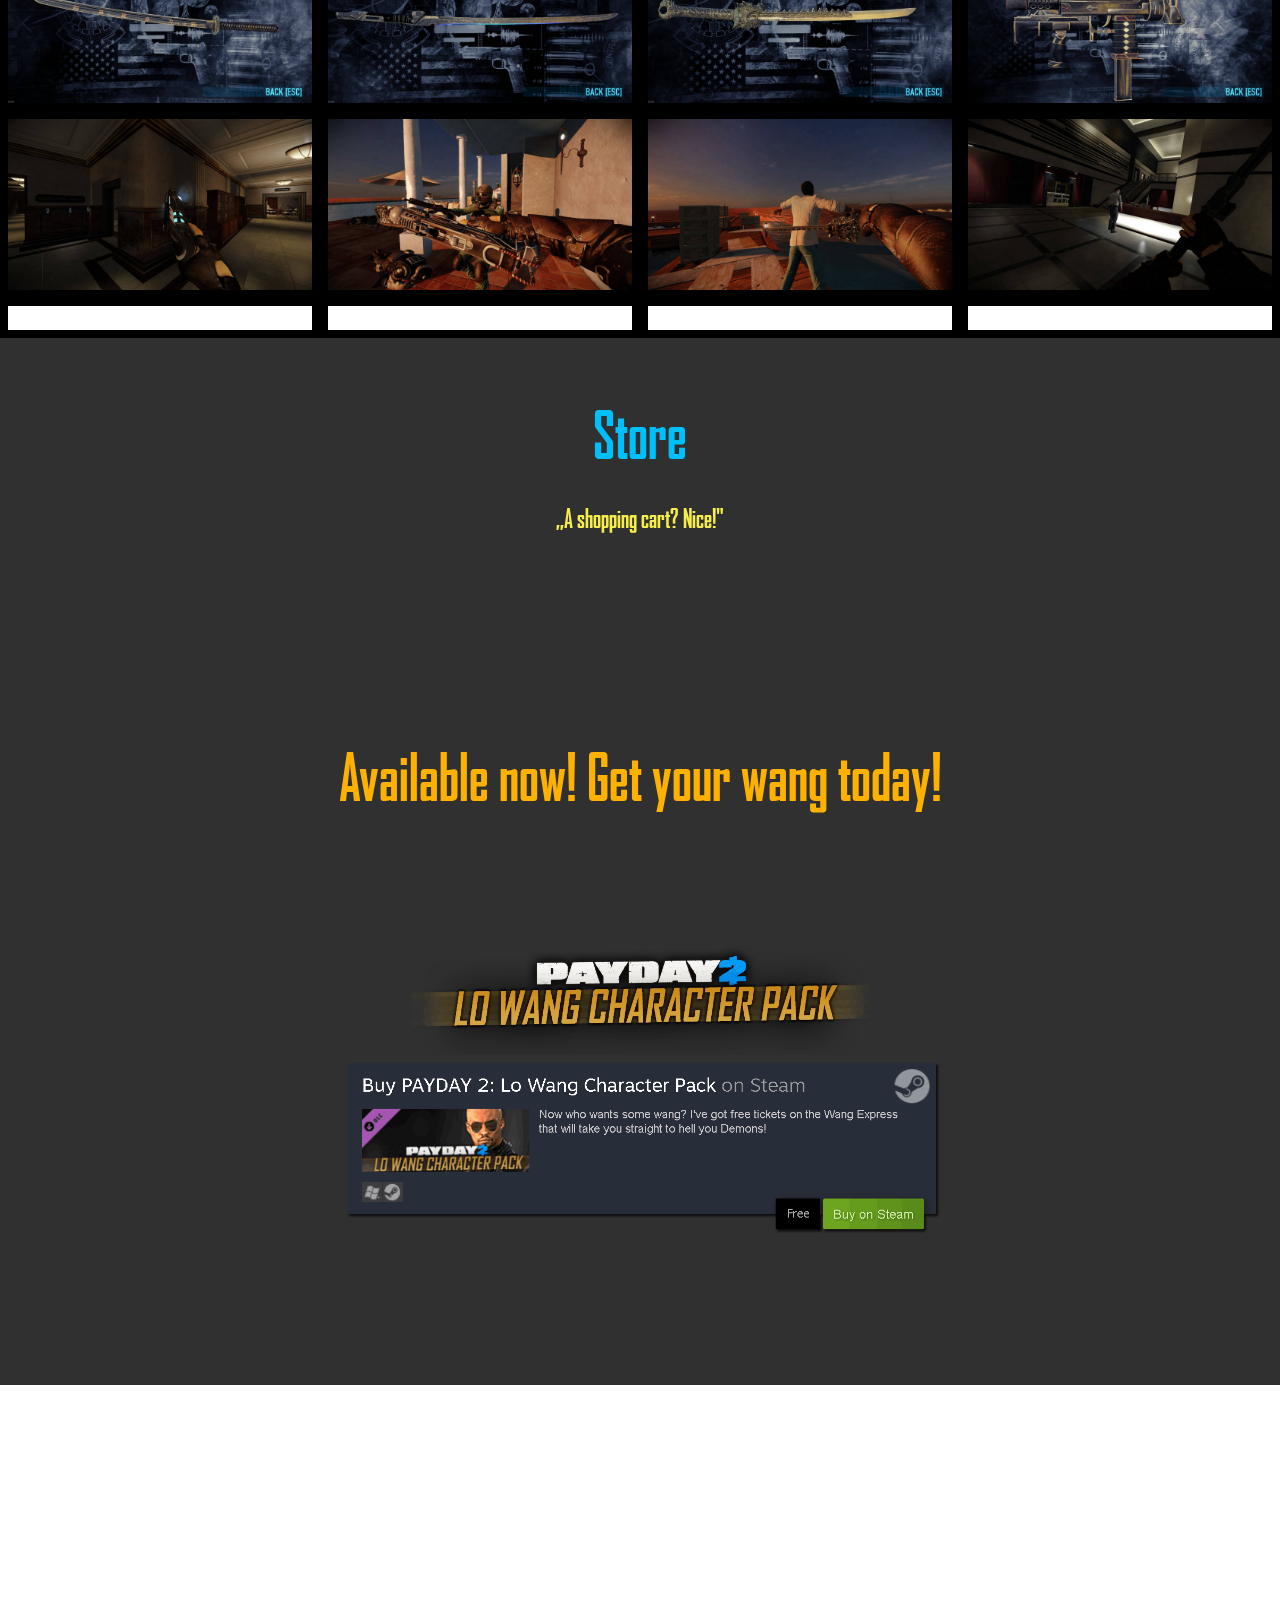
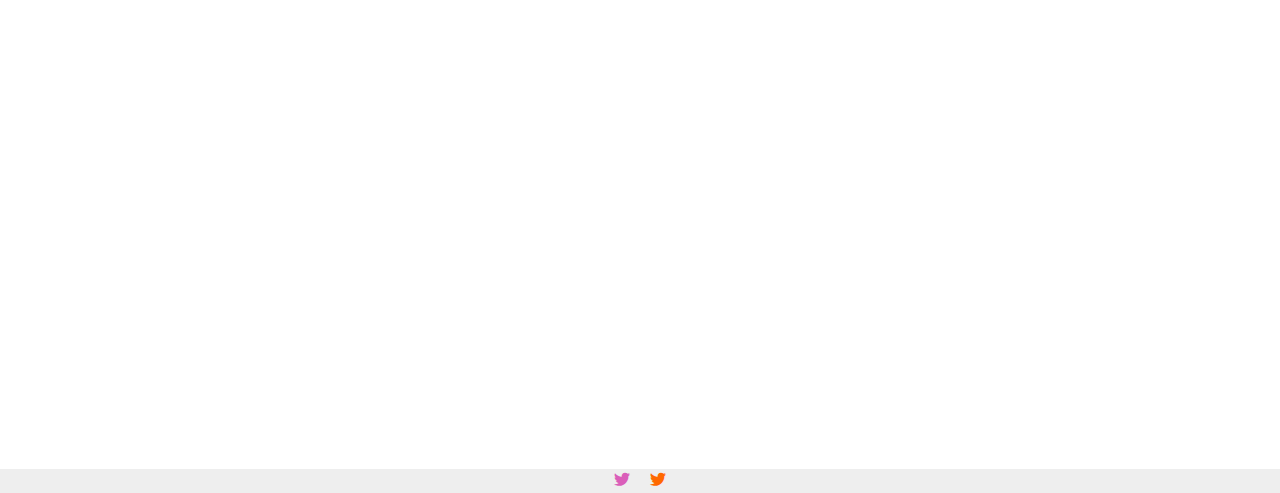
==== commit 3ea7588f: "Add files via upload" ====
--- a/index.html
+++ b/index.html
@@ -5,7 +5,7 @@
   <meta charset="UTF-8">
   <meta http-equiv="X-UA-Compatible" content="IE=edge">
   <meta name="generator" content="Mobirise v5.0.17, mobirise.com">
-  <meta name="twitter:card" content="summary_large_image"/>
+  <meta name="twitter:card" content="summary_large_image">
   <meta name="twitter:image:src" content="https://cdn.discordapp.com/attachments/441319027843792906/742413085859512410/social.jpg">
   <meta property="og:image" content="https://cdn.discordapp.com/attachments/441319027843792906/742413085859512410/social.jpg">
   <meta name="twitter:title" content="PAYDAY 2: Lo Wang Character Pack">
@@ -68,7 +68,7 @@
     </nav>
 </section>
 
-<section class="engine"><a href="https://mobirise.info/q">free responsive website templates</a></section><section class="header6 cid-s6SoqXXysK mbr-fullscreen mbr-parallax-background" id="header6-2">
+<section class="engine"><a href="https://mobirise.info/j">website templates</a></section><section class="header6 cid-s6SoqXXysK mbr-fullscreen mbr-parallax-background" id="header6-2">
 
     
 
@@ -78,7 +78,7 @@
     <div class="container">
         <div class="row justify-content-md-center">
             <div class="mbr-white col-md-10">
-<audio controls="" loop="" autoplay="autoplay" hidden="hidden"> <source src="serenity.mp3" type="audio/mpeg" "=""> </audio>                
+<audio controls="" loop="" autoplay="autoplay" hidden="hidden"> <source src="serenity.mp3" type="audio/mpeg" "=""> </audio>                     
                 <p class="mbr-text align-center pb-3 mbr-fonts-style display-7"></p>
                 
             </div>
@@ -136,7 +136,7 @@
 
     
 
-    <div class="mbr-overlay" style="opacity: 0.9; background-color: rgb(0, 0, 0);">
+    <div class="mbr-overlay" style="opacity: 0.8; background-color: rgb(0, 0, 0);">
     </div>
 
     <div class="container">
@@ -172,17 +172,17 @@
     
 </section>
 
-<section class="carousel slide cid-s6TGI4PIcu" data-interval="false" id="slider1-k">
-
-    
-
-    <div class="full-screen"><div class="mbr-slider slide carousel" data-keyboard="false" data-ride="carousel" data-interval="8000" data-pause="true"><ol class="carousel-indicators"><li data-app-prevent-settings="" data-target="#slider1-k" data-slide-to="0"></li><li data-app-prevent-settings="" data-target="#slider1-k" class=" active" data-slide-to="1"></li><li data-app-prevent-settings="" data-target="#slider1-k" data-slide-to="2"></li><li data-app-prevent-settings="" data-target="#slider1-k" data-slide-to="3"></li><li data-app-prevent-settings="" data-target="#slider1-k" data-slide-to="4"></li></ol><div class="carousel-inner" role="listbox"><div class="carousel-item slider-fullscreen-image" data-bg-video-slide="false" style="background-image: url(assets/images/deckard-2000x1125.jpg);"><div class="container container-slide"><div class="image_wrapper"><div class="mbr-overlay" style="opacity: 0;"></div><img src="assets/images/deckard-2000x1125.jpg" alt="" title=""><div class="carousel-caption justify-content-center"><div class="col-10 align-left"><h2 class="mbr-fonts-style display-1"><br>Deck-Ard<br></h2><p class="lead mbr-text mbr-fonts-style display-5"><em>,,A six shooter of the future!"</em><br><em>*Available as Secondary Pistol / Akimbo Weapon!<br></em><br>Available Mods:<br><em>- Overclocked Plasma Accelerator<br>- Balanced Plasma Accelerator<br>- Zilla Enterprises A1M-N003 Laser Sight<br>- Customizable Sight</em><br><br><em>Stats:<br>- Magazine: 8<br>- Total Ammo: 64<br>- Rate of Fire: 380<br>- Damage: 160<br>- Accuracy: 84<br>- Stability: 24<br>- Concealment: 25<br>- Threat: 11<br>- Reload Time: 2.3s<br></em><br></p><div class="mbr-section-btn" buttons="0"> <a class="btn display-4 btn-white-outline" href="assets/images/deck-ard.gif" target="_blank">See it in Action!</a></div></div></div></div></div></div><div class="carousel-item slider-fullscreen-image active" data-bg-video-slide="false" style="background-image: url(assets/images/sidekicker-1-2000x1125.jpg);"><div class="container container-slide"><div class="image_wrapper"><div class="mbr-overlay" style="opacity: 0;"></div><img src="assets/images/sidekicker-1-2000x1125.jpg" alt="" title=""><div class="carousel-caption justify-content-center"><div class="col-10 align-left"><h2 class="mbr-fonts-style display-1">Sidekick</h2><p class="lead mbr-text mbr-fonts-style display-5"><em>Wang's personal favourite "Spray N' Pray"</em><br><em>disinfectant for anyone who stands in his way.</em><br><br><em>*Available as secondary SMG / Akimbo Weapon!
+<section class="carousel slide cid-s7lC0JXCIJ" data-interval="false" id="slider1-1j">
+
+    
+
+    <div class="full-screen"><div class="mbr-slider slide carousel" data-keyboard="false" data-ride="carousel" data-interval="8000" data-pause="true"><ol class="carousel-indicators"><li data-app-prevent-settings="" data-target="#slider1-1j" data-slide-to="0"></li><li data-app-prevent-settings="" data-target="#slider1-1j" data-slide-to="1"></li><li data-app-prevent-settings="" data-target="#slider1-1j" data-slide-to="2"></li><li data-app-prevent-settings="" data-target="#slider1-1j" class=" active" data-slide-to="3"></li><li data-app-prevent-settings="" data-target="#slider1-1j" data-slide-to="4"></li></ol><div class="carousel-inner" role="listbox"><div class="carousel-item slider-fullscreen-image" data-bg-video-slide="false" style="background-image: url(assets/images/deckard-2000x1125.jpg);"><div class="container container-slide"><div class="image_wrapper"><div class="mbr-overlay" style="opacity: 0;"></div><img src="assets/images/deckard-2000x1125.jpg" alt="" title=""><div class="carousel-caption justify-content-center"><div class="col-10 align-left"><h2 class="mbr-fonts-style display-1"><br>Deck-Ard<br></h2><p class="lead mbr-text mbr-fonts-style display-5"><em>,,A six shooter of the future!"</em><br><em>*Available as Secondary Pistol / Akimbo Weapon!<br></em><br>Available Mods:<br><em>- Overclocked Plasma Accelerator<br>- Balanced Plasma Accelerator<br>- Zilla Enterprises A1M-N003 Laser Sight<br>- Customizable Sight</em><br><br><em>Stats:<br>- Magazine: 8<br>- Total Ammo: 64<br>- Rate of Fire: 380<br>- Damage: 160<br>- Accuracy: 84<br>- Stability: 24<br>- Concealment: 25<br>- Threat: 11<br>- Reload Time: 2.3s<br></em><br></p><div class="mbr-section-btn" buttons="0"> <a class="btn display-4 btn-white-outline" href="assets/images/deck-ard.gif" target="_blank">See it in Action!</a></div></div></div></div></div></div><div class="carousel-item slider-fullscreen-image" data-bg-video-slide="false" style="background-image: url(assets/images/sidekicker-1-2000x1125.jpg);"><div class="container container-slide"><div class="image_wrapper"><div class="mbr-overlay" style="opacity: 0;"></div><img src="assets/images/sidekicker-1-2000x1125.jpg" alt="" title=""><div class="carousel-caption justify-content-center"><div class="col-10 align-left"><h2 class="mbr-fonts-style display-1">Sidekick</h2><p class="lead mbr-text mbr-fonts-style display-5"><em>Wang's personal favourite "Spray N' Pray"</em><br><em>disinfectant for anyone who stands in his way.</em><br><br><em>*Available as secondary SMG / Akimbo Weapon!
 <br></em>
 <br>Available Mods:
 <br>- Long Wang Barrel<br>- Triad Barrel<br>- Extended Stock<br>
 <br>Stats:
 <br>- Magazine: 32&nbsp;<br>- Total Ammo: 160&nbsp;<br>- Rate of Fire: 1000&nbsp;<br>- Damage: 58<br>- Accuracy: 52<br>- Stability: 72<br>- Concealment: 23<br>- Threat: 12<br>- Reload Time: 3.5s<em><br></em></p><div class="mbr-section-btn" buttons="0"> <a class="btn display-4 btn-white-outline" href="assets/images/sidekick.gif" target="_blank">See it in Action!</a></div></div></div></div></div></div><div class="carousel-item slider-fullscreen-image" data-bg-video-slide="false" style="background-image: url(assets/images/chop-chop-2000x1125.jpg);"><div class="container container-slide"><div class="image_wrapper"><div class="mbr-overlay" style="opacity: 0;"></div><img src="assets/images/chop-chop-2000x1125.jpg" alt="" title=""><div class="carousel-caption justify-content-center"><div class="col-10 align-left"><h2 class="mbr-fonts-style display-1"><br><br><br><br><br>Lil' Wang</h2><p class="lead mbr-text mbr-fonts-style display-5"><br>"Chop chop, Motherfuckers!"<em><br></em><br><em>Stats:
-<br></em><br>- Damage: 70 (450)<br>- Knockdown: 70 (450)<br>- Charge Time: 4s&nbsp;<br>- Range: 275&nbsp;<br>- Concealment: 27&nbsp;<br></p><div class="mbr-section-btn" buttons="0"> <a class="btn btn-white-outline display-4" href="assets/images/lilwang.gif" target="_blank">See it in Action!</a></div></div></div></div></div></div><div class="carousel-item slider-fullscreen-image" data-bg-video-slide="false" style="background-image: url(assets/images/glow-blow-2000x1125.jpg);"><div class="container container-slide"><div class="image_wrapper"><div class="mbr-overlay" style="opacity: 0;"></div><img src="assets/images/glow-blow-2000x1125.jpg" alt="" title=""><div class="carousel-caption justify-content-center"><div class="col-10 align-left"><h2 class="mbr-fonts-style display-1"><br><br><br><br><br>Z45 Katana</h2><p class="lead mbr-text mbr-fonts-style display-5">"Sleek, elegant and deadly, the samurai sword<br> brought to perfection by modern science and ancient Chi-bending rituals."&nbsp;<br><br>Stats:<br><br>- Damage: 70 (450)
+<br></em><br>- Damage: 70 (450)<br>- Knockdown: 70 (450)<br>- Charge Time: 4s&nbsp;<br>- Range: 275&nbsp;<br>- Concealment: 27&nbsp;<br></p><div class="mbr-section-btn" buttons="0"> <a class="btn btn-white-outline display-4" href="assets/images/lilwang.gif" target="_blank">See it in Action!</a></div></div></div></div></div></div><div class="carousel-item slider-fullscreen-image active" data-bg-video-slide="false" style="background-image: url(assets/images/glow-blow-2000x1125.jpg);"><div class="container container-slide"><div class="image_wrapper"><img src="assets/images/glow-blow-2000x1125.jpg" alt="" title=""><div class="carousel-caption justify-content-center"><div class="col-10 align-left"><h2 class="mbr-fonts-style display-1"><br><br><br><br><br>Z45 Katana</h2><p class="lead mbr-text mbr-fonts-style display-5">"Sleek, elegant and deadly, the samurai sword<br> brought to perfection by modern science and ancient Chi-bending rituals."&nbsp;<br><br>Stats:<br><br>- Damage: 70 (450)
 <br>- Knockdown: 70 (450)
 <br>- Charge Time: 4s 
 <br>- Range: 275 
@@ -193,7 +193,7 @@
 <br>- Knockdown: 70 (450) 
 <br>- Charge Time: 4s 
 <br>- Range: 275 
-<br>- Concealment: 27<br></p><div class="mbr-section-btn" buttons="0"> <a class="btn btn-white-outline display-4" href="assets/images/ryuken.gif" target="_blank">See it in Action!</a></div></div></div></div></div></div></div><a data-app-prevent-settings="" class="carousel-control carousel-control-prev" role="button" data-slide="prev" href="#slider1-k"><span aria-hidden="true" class="mbri-left mbr-iconfont"></span><span class="sr-only">Previous</span></a><a data-app-prevent-settings="" class="carousel-control carousel-control-next" role="button" data-slide="next" href="#slider1-k"><span aria-hidden="true" class="mbri-right mbr-iconfont"></span><span class="sr-only">Next</span></a></div></div>
+<br>- Concealment: 27<br></p><div class="mbr-section-btn" buttons="0"> <a class="btn btn-white-outline display-4" href="assets/images/ryuken.gif" target="_blank">See it in Action!</a></div></div></div></div></div></div></div><a data-app-prevent-settings="" class="carousel-control carousel-control-prev" role="button" data-slide="prev" href="#slider1-1j"><span aria-hidden="true" class="mbri-left mbr-iconfont"></span><span class="sr-only">Previous</span></a><a data-app-prevent-settings="" class="carousel-control carousel-control-next" role="button" data-slide="next" href="#slider1-1j"><span aria-hidden="true" class="mbri-right mbr-iconfont"></span><span class="sr-only">Next</span></a></div></div>
 
 </section>
 
@@ -209,7 +209,7 @@
             <div class="col-md-10 align-center">
                 <h1 class="mbr-section-title mbr-bold pb-3 mbr-fonts-style display-2"><span style="font-weight: normal;">Masks</span><br></h1>
                 
-                <p class="mbr-text pb-3 mbr-fonts-style display-4">,,Nothing like a extra protection!"</p>
+                <p class="mbr-text pb-3 mbr-fonts-style display-4">"Nothing like a bit of extra protection!"</p>
                 
             </div>
         </div>
@@ -239,11 +239,11 @@
 
 <section class="carousel slide cid-s708IkuGPX" id="slider3-r">
     
-    <div class="carousel slide" data-ride="carousel" id="s7hh23jkfO">
+    <div class="carousel slide" data-ride="carousel" id="s7mq9KR8T9">
         <ol class="carousel-indicators">
-            <li data-slide-to="0" class="active" data-target="#s7hh23jkfO"></li>
-            <li data-slide-to="1" data-target="#s7hh23jkfO"></li>
-            <li data-slide-to="2" data-target="#s7hh23jkfO"></li><li data-slide-to="3" data-target="#s7hh23jkfO"></li>
+            <li data-slide-to="0" class="active" data-target="#s7mq9KR8T9"></li>
+            <li data-slide-to="1" data-target="#s7mq9KR8T9"></li>
+            <li data-slide-to="2" data-target="#s7mq9KR8T9"></li><li data-slide-to="3" data-target="#s7mq9KR8T9"></li>
         </ol>
         <div class="carousel-inner">
             
@@ -290,11 +290,11 @@
                 </div>
             </div>
         </div>
-        <a class="carousel-control carousel-control-prev" role="button" data-slide="prev" href="#s7hh23jkfO">
+        <a class="carousel-control carousel-control-prev" role="button" data-slide="prev" href="#s7mq9KR8T9">
             <span class="mbri-left mbr-iconfont" aria-hidden="true"></span>
             <span class="sr-only">Poprzednie</span>
         </a>
-        <a class="carousel-control carousel-control-next" role="button" data-slide="next" href="#s7hh23jkfO">
+        <a class="carousel-control carousel-control-next" role="button" data-slide="next" href="#s7mq9KR8T9">
             <span class="mbri-right mbr-iconfont" aria-hidden="true"></span>
             <span class="sr-only">Następne</span>
         </a>
@@ -305,7 +305,7 @@
 
     
 
-    <div class="mbr-overlay" style="opacity: 0.6; background-color: rgb(0, 0, 0);">
+    <div class="mbr-overlay" style="opacity: 0.8; background-color: rgb(0, 0, 0);">
     </div>
 
     <div class="container">
@@ -334,7 +334,7 @@
             
             <h1 class="mbr-section-title py-3 mbr-fonts-style display-2"><em>,,Mr. Two Million Dollars."</em></h1>
             <p class="mbr-text py-3 mbr-fonts-style display-5"><br><em>Wang is always ready to kick some ass.</em><br><em>Packed with one-liners and a great sense of humor, such</em><br><em>a man would be a mastermind of poetry, in a sense,</em><br>depending on if you live long enough just to get <em>laughed </em>at.<br></p>
-            <div class="mbr-section-btn py-4"><a class="btn btn-md btn-primary display-4" href="dominated.ogg" target="_blank">Sample 1</a> <a class="btn btn-md btn-primary display-4" href="dominated2.ogg" target="_blank">Sample 2</a> <a class="btn btn-md btn-primary display-4" href="sample3.ogg" target="_blank">Sample 3</a></div>
+            <div class="mbr-section-btn py-4"><a class="btn btn-md btn-primary display-4" href="assets/files/dominated.ogg" target="_blank">Sample 1</a> <a class="btn btn-md btn-primary display-4" href="assets/files/dominated2.ogg" target="_blank">Sample 2</a> <a class="btn btn-md btn-primary display-4" href="assets/files/sample3.ogg" target="_blank">Sample 3</a></div>
         </div>
     </div>
 
@@ -345,7 +345,7 @@
 
     
 
-    <div class="mbr-overlay" style="opacity: 0.8; background-color: rgb(0, 0, 0);">
+    <div class="mbr-overlay" style="opacity: 0.9; background-color: rgb(0, 0, 0);">
     </div>
 
     <div class="container">
@@ -373,7 +373,7 @@
         <div class="media-container-column mbr-white col-md-12">
             
             <h1 class="mbr-section-title py-3 mbr-fonts-style display-2"><em>,,Rise up and Fight!"</em></h1>
-            <p class="mbr-text py-3 mbr-fonts-style display-4"><strong><em>New Track: Judgement of Blood<br></em></strong><br>"Every battle scenario has its own music dedicated to it,<br>whether you're robbing a bank or chopping your enemies to death <br>there is always something that goes with the rhythm of your katana swings."</p>
+            <p class="mbr-text py-3 mbr-fonts-style display-4"><strong><em>New Track: Judgement of Blood<br></em></strong><br>"Every battle scenario has its own music dedicated to it,<br>whether you're robbing a bank or chopping your enemies to death <br> there is always something that goes with the rhythm of your katana swings."</p>
             <div class="mbr-section-btn py-4"><a class="btn btn-md btn-black display-4" href="assets/files/stealth.ogg" target="_blank"><span class="mobi-mbri mobi-mbri-music mbr-iconfont mbr-iconfont-btn"></span>Play Me! (Stealth)</a> <a class="btn btn-md btn-black display-4" href="assets/files/assault.ogg" target="_blank"><span class="mobi-mbri mobi-mbri-music mbr-iconfont mbr-iconfont-btn"></span>Play Me! (Assault)</a></div>
         </div>
     </div>
@@ -406,7 +406,7 @@
     
 
     <div>
-        <div><!-- Filter --><!-- Gallery --><div class="mbr-gallery-row"><div class="mbr-gallery-layout-default"><div><div><div class="mbr-gallery-item mbr-gallery-item--p1" data-video-url="false" data-tags="Niesamowite"><div href="#lb-gallery3-z" data-slide-to="0" data-toggle="modal"><img src="assets/images/20200804233829-1-1920x1080-800x450.jpg" alt="" title=""><span class="icon-focus"></span></div></div><div class="mbr-gallery-item mbr-gallery-item--p1" data-video-url="false" data-tags="Wrażliwe"><div href="#lb-gallery3-z" data-slide-to="1" data-toggle="modal"><img src="assets/images/wang3-1920x1080-800x450.jpg" alt="" title=""><span class="icon-focus"></span></div></div><div class="mbr-gallery-item mbr-gallery-item--p1" data-video-url="false" data-tags="Twórcze"><div href="#lb-gallery3-z" data-slide-to="2" data-toggle="modal"><img src="assets/images/wang5-1920x1080-800x450.jpg" alt="" title=""><span class="icon-focus"></span></div></div><div class="mbr-gallery-item mbr-gallery-item--p1" data-video-url="false" data-tags="Animowane"><div href="#lb-gallery3-z" data-slide-to="3" data-toggle="modal"><img src="assets/images/wang4-1920x1080-800x450.jpg" alt="" title=""><span class="icon-focus"></span></div></div><div class="mbr-gallery-item mbr-gallery-item--p1" data-video-url="false" data-tags="Niesamowite"><div href="#lb-gallery3-z" data-slide-to="4" data-toggle="modal"><img src="assets/images/20200804232950-1-1920x1080-800x450.jpg" alt="" title=""><span class="icon-focus"></span></div></div><div class="mbr-gallery-item mbr-gallery-item--p1" data-video-url="false" data-tags="Niesamowite"><div href="#lb-gallery3-z" data-slide-to="5" data-toggle="modal"><img src="assets/images/20200808150415-1-1920x1080-800x450.jpg" alt="" title=""><span class="icon-focus"></span></div></div><div class="mbr-gallery-item mbr-gallery-item--p1" data-video-url="false" data-tags="Wrażliwe"><div href="#lb-gallery3-z" data-slide-to="6" data-toggle="modal"><img src="assets/images/20200804233355-1-1920x1080-800x450.jpg" alt="" title=""><span class="icon-focus"></span></div></div><div class="mbr-gallery-item mbr-gallery-item--p1" data-video-url="false" data-tags="Animowane"><div href="#lb-gallery3-z" data-slide-to="7" data-toggle="modal"><img src="assets/images/wang2-1920x1080-800x450.jpg" alt="" title=""><span class="icon-focus"></span></div></div><div class="mbr-gallery-item mbr-gallery-item--p1" data-video-url="false" data-tags="Niesamowite"><div href="#lb-gallery3-z" data-slide-to="8" data-toggle="modal"><img src="assets/images/katana1-1920x1080-800x450.jpg" alt="" title=""><span class="icon-focus"></span></div></div><div class="mbr-gallery-item mbr-gallery-item--p1" data-video-url="false" data-tags="Niesamowite"><div href="#lb-gallery3-z" data-slide-to="9" data-toggle="modal"><img src="assets/images/katana3-1920x1080-800x450.jpg" alt="" title=""><span class="icon-focus"></span></div></div><div class="mbr-gallery-item mbr-gallery-item--p1" data-video-url="false" data-tags="Niesamowite"><div href="#lb-gallery3-z" data-slide-to="10" data-toggle="modal"><img src="assets/images/katana2-1920x1080-800x450.jpg" alt="" title=""><span class="icon-focus"></span></div></div><div class="mbr-gallery-item mbr-gallery-item--p1" data-video-url="false" data-tags="Niesamowite"><div href="#lb-gallery3-z" data-slide-to="11" data-toggle="modal"><img src="assets/images/20200808150435-1-1920x1080-800x450.jpg" alt="" title=""><span class="icon-focus"></span></div></div><div class="mbr-gallery-item mbr-gallery-item--p1" data-video-url="false" data-tags="Niesamowite"><div href="#lb-gallery3-z" data-slide-to="12" data-toggle="modal"><img src="assets/images/20200808151306-1-1920x1080-800x450.jpg" alt="" title=""><span class="icon-focus"></span></div></div><div class="mbr-gallery-item mbr-gallery-item--p1" data-video-url="false" data-tags="Niesamowite"><div href="#lb-gallery3-z" data-slide-to="13" data-toggle="modal"><img src="assets/images/20200810122609-1-1920x1080-800x450.jpg" alt="" title=""><span class="icon-focus"></span></div></div><div class="mbr-gallery-item mbr-gallery-item--p1" data-video-url="false" data-tags="Niesamowite"><div href="#lb-gallery3-z" data-slide-to="14" data-toggle="modal"><img src="assets/images/20200810133602-1-1920x1080-800x450.jpg" alt="" title=""><span class="icon-focus"></span></div></div><div class="mbr-gallery-item mbr-gallery-item--p1" data-video-url="false" data-tags="Niesamowite"><div href="#lb-gallery3-z" data-slide-to="15" data-toggle="modal"><img src="assets/images/20200808151651-1-1920x1080-800x450-800x450.jpg" alt="" title=""><span class="icon-focus"></span></div></div></div></div><div class="clearfix"></div></div></div><!-- Lightbox --><div data-app-prevent-settings="" class="mbr-slider modal fade carousel slide" tabindex="-1" data-keyboard="true" data-interval="false" id="lb-gallery3-z"><div class="modal-dialog"><div class="modal-content"><div class="modal-body"><div class="carousel-inner"><div class="carousel-item"><img src="assets/images/20200804233829-1-1920x1080.jpg" alt="" title=""></div><div class="carousel-item"><img src="assets/images/wang3-1920x1080.jpg" alt="" title=""></div><div class="carousel-item"><img src="assets/images/wang5-1920x1080.jpg" alt="" title=""></div><div class="carousel-item"><img src="assets/images/wang4-1920x1080.jpg" alt="" title=""></div><div class="carousel-item"><img src="assets/images/20200804232950-1-1920x1080.jpg" alt="" title=""></div><div class="carousel-item"><img src="assets/images/20200808150415-1-1920x1080.jpg" alt="" title=""></div><div class="carousel-item"><img src="assets/images/20200804233355-1-1920x1080.jpg" alt="" title=""></div><div class="carousel-item"><img src="assets/images/wang2-1920x1080.jpg" alt="" title=""></div><div class="carousel-item active"><img src="assets/images/katana1-1920x1080.jpg" alt="" title=""></div><div class="carousel-item"><img src="assets/images/katana3-1920x1080.jpg" alt="" title=""></div><div class="carousel-item"><img src="assets/images/katana2-1920x1080.jpg" alt="" title=""></div><div class="carousel-item"><img src="assets/images/20200808150435-1-1920x1080.jpg" alt="" title=""></div><div class="carousel-item"><img src="assets/images/20200808151306-1-1920x1080.jpg" alt="" title=""></div><div class="carousel-item"><img src="assets/images/20200810122609-1-1920x1080.jpg" alt="" title=""></div><div class="carousel-item"><img src="assets/images/20200810133602-1-1920x1080.jpg" alt="" title=""></div><div class="carousel-item"><img src="assets/images/20200808151651-1-1920x1080-800x450.jpg" alt="" title=""></div></div><a class="carousel-control carousel-control-prev" role="button" data-slide="prev" href="#lb-gallery3-z"><span class="mbri-left mbr-iconfont" aria-hidden="true"></span><span class="sr-only">Previous</span></a><a class="carousel-control carousel-control-next" role="button" data-slide="next" href="#lb-gallery3-z"><span class="mbri-right mbr-iconfont" aria-hidden="true"></span><span class="sr-only">Next</span></a><a class="close" href="#" role="button" data-dismiss="modal"><span class="sr-only">Close</span></a></div></div></div></div></div>
+        <div><!-- Filter --><!-- Gallery --><div class="mbr-gallery-row"><div class="mbr-gallery-layout-default"><div><div><div class="mbr-gallery-item mbr-gallery-item--p1" data-video-url="false" data-tags="Niesamowite"><div href="#lb-gallery3-z" data-slide-to="0" data-toggle="modal"><img src="assets/images/20200804233829-1-1920x1080-800x450.jpg" alt="" title=""><span class="icon-focus"></span></div></div><div class="mbr-gallery-item mbr-gallery-item--p1" data-video-url="false" data-tags="Wrażliwe"><div href="#lb-gallery3-z" data-slide-to="1" data-toggle="modal"><img src="assets/images/wang3-1920x1080-800x450.jpg" alt="" title=""><span class="icon-focus"></span></div></div><div class="mbr-gallery-item mbr-gallery-item--p1" data-video-url="false" data-tags="Twórcze"><div href="#lb-gallery3-z" data-slide-to="2" data-toggle="modal"><img src="assets/images/wang5-1920x1080-800x450.jpg" alt="" title=""><span class="icon-focus"></span></div></div><div class="mbr-gallery-item mbr-gallery-item--p1" data-video-url="false" data-tags="Animowane"><div href="#lb-gallery3-z" data-slide-to="3" data-toggle="modal"><img src="assets/images/wang4-1920x1080-800x450.jpg" alt="" title=""><span class="icon-focus"></span></div></div><div class="mbr-gallery-item mbr-gallery-item--p1" data-video-url="false" data-tags="Niesamowite"><div href="#lb-gallery3-z" data-slide-to="4" data-toggle="modal"><img src="assets/images/20200804232950-1-1920x1080-800x450.jpg" alt="" title=""><span class="icon-focus"></span></div></div><div class="mbr-gallery-item mbr-gallery-item--p1" data-video-url="false" data-tags="Niesamowite"><div href="#lb-gallery3-z" data-slide-to="5" data-toggle="modal"><img src="assets/images/20200808150415-1-1920x1080-800x450.jpg" alt="" title=""><span class="icon-focus"></span></div></div><div class="mbr-gallery-item mbr-gallery-item--p1" data-video-url="false" data-tags="Wrażliwe"><div href="#lb-gallery3-z" data-slide-to="6" data-toggle="modal"><img src="assets/images/20200804233355-1-1920x1080-800x450.jpg" alt="" title=""><span class="icon-focus"></span></div></div><div class="mbr-gallery-item mbr-gallery-item--p1" data-video-url="false" data-tags="Animowane"><div href="#lb-gallery3-z" data-slide-to="7" data-toggle="modal"><img src="assets/images/wang2-1920x1080-800x450.jpg" alt="" title=""><span class="icon-focus"></span></div></div><div class="mbr-gallery-item mbr-gallery-item--p1" data-video-url="false" data-tags="Niesamowite"><div href="#lb-gallery3-z" data-slide-to="8" data-toggle="modal"><img src="assets/images/katana1-1920x1080-800x450.jpg" alt="" title=""><span class="icon-focus"></span></div></div><div class="mbr-gallery-item mbr-gallery-item--p1" data-video-url="false" data-tags="Niesamowite"><div href="#lb-gallery3-z" data-slide-to="9" data-toggle="modal"><img src="assets/images/katana3-1920x1080-800x450.jpg" alt="" title=""><span class="icon-focus"></span></div></div><div class="mbr-gallery-item mbr-gallery-item--p1" data-video-url="false" data-tags="Niesamowite"><div href="#lb-gallery3-z" data-slide-to="10" data-toggle="modal"><img src="assets/images/katana2-1920x1080-800x450.jpg" alt="" title=""><span class="icon-focus"></span></div></div><div class="mbr-gallery-item mbr-gallery-item--p1" data-video-url="false" data-tags="Niesamowite"><div href="#lb-gallery3-z" data-slide-to="11" data-toggle="modal"><img src="assets/images/20200808150435-1-1920x1080-800x450.jpg" alt="" title=""><span class="icon-focus"></span></div></div><div class="mbr-gallery-item mbr-gallery-item--p1" data-video-url="false" data-tags="Niesamowite"><div href="#lb-gallery3-z" data-slide-to="12" data-toggle="modal"><img src="assets/images/20200808151306-1-1920x1080-800x450.jpg" alt="" title=""><span class="icon-focus"></span></div></div><div class="mbr-gallery-item mbr-gallery-item--p1" data-video-url="false" data-tags="Niesamowite"><div href="#lb-gallery3-z" data-slide-to="13" data-toggle="modal"><img src="assets/images/20200810122609-1-1920x1080-800x450.jpg" alt="" title=""><span class="icon-focus"></span></div></div><div class="mbr-gallery-item mbr-gallery-item--p1" data-video-url="false" data-tags="Niesamowite"><div href="#lb-gallery3-z" data-slide-to="14" data-toggle="modal"><img src="assets/images/20200810133602-1-1920x1080-800x450.jpg" alt="" title=""><span class="icon-focus"></span></div></div><div class="mbr-gallery-item mbr-gallery-item--p1" data-video-url="false" data-tags="Niesamowite"><div href="#lb-gallery3-z" data-slide-to="15" data-toggle="modal"><img src="assets/images/20200808151651-1-1920x1080-800x450-800x450.jpg" alt="" title=""><span class="icon-focus"></span></div></div><div class="mbr-gallery-item mbr-gallery-item--p1" data-video-url="false" data-tags="Niesamowite"><div href="#lb-gallery3-z" data-slide-to="16" data-toggle="modal"><img src="assets/images/20200811132933-1-1920x1080-800x450.jpg" alt="" title=""><span class="icon-focus"></span></div></div><div class="mbr-gallery-item mbr-gallery-item--p1" data-video-url="false" data-tags="Niesamowite"><div href="#lb-gallery3-z" data-slide-to="17" data-toggle="modal"><img src="assets/images/20200811132759-2-1920x1080-800x450.jpg" alt="" title=""><span class="icon-focus"></span></div></div><div class="mbr-gallery-item mbr-gallery-item--p1" data-video-url="false" data-tags="Niesamowite"><div href="#lb-gallery3-z" data-slide-to="18" data-toggle="modal"><img src="assets/images/jiro-dalla-1920x1080-800x450.png" alt="" title=""><span class="icon-focus"></span></div></div><div class="mbr-gallery-item mbr-gallery-item--p1" data-video-url="false" data-tags="Niesamowite"><div href="#lb-gallery3-z" data-slide-to="19" data-toggle="modal"><img src="assets/images/unknown-1205x678-800x450.png" alt="" title=""><span class="icon-focus"></span></div></div></div></div><div class="clearfix"></div></div></div><!-- Lightbox --><div data-app-prevent-settings="" class="mbr-slider modal fade carousel slide" tabindex="-1" data-keyboard="true" data-interval="false" id="lb-gallery3-z"><div class="modal-dialog"><div class="modal-content"><div class="modal-body"><div class="carousel-inner"><div class="carousel-item"><img src="assets/images/20200804233829-1-1920x1080.jpg" alt="" title=""></div><div class="carousel-item"><img src="assets/images/wang3-1920x1080.jpg" alt="" title=""></div><div class="carousel-item"><img src="assets/images/wang5-1920x1080.jpg" alt="" title=""></div><div class="carousel-item"><img src="assets/images/wang4-1920x1080.jpg" alt="" title=""></div><div class="carousel-item"><img src="assets/images/20200804232950-1-1920x1080.jpg" alt="" title=""></div><div class="carousel-item"><img src="assets/images/20200808150415-1-1920x1080.jpg" alt="" title=""></div><div class="carousel-item"><img src="assets/images/20200804233355-1-1920x1080.jpg" alt="" title=""></div><div class="carousel-item"><img src="assets/images/wang2-1920x1080.jpg" alt="" title=""></div><div class="carousel-item active"><img src="assets/images/katana1-1920x1080.jpg" alt="" title=""></div><div class="carousel-item"><img src="assets/images/katana3-1920x1080.jpg" alt="" title=""></div><div class="carousel-item"><img src="assets/images/katana2-1920x1080.jpg" alt="" title=""></div><div class="carousel-item"><img src="assets/images/20200808150435-1-1920x1080.jpg" alt="" title=""></div><div class="carousel-item"><img src="assets/images/20200808151306-1-1920x1080.jpg" alt="" title=""></div><div class="carousel-item"><img src="assets/images/20200810122609-1-1920x1080.jpg" alt="" title=""></div><div class="carousel-item"><img src="assets/images/20200810133602-1-1920x1080.jpg" alt="" title=""></div><div class="carousel-item"><img src="assets/images/20200808151651-1-1920x1080-800x450.jpg" alt="" title=""></div><div class="carousel-item"><img src="assets/images/20200811132933-1-1920x1080.jpg" alt="" title=""></div><div class="carousel-item"><img src="assets/images/20200811132759-2-1920x1080.jpg" alt="" title=""></div><div class="carousel-item"><img src="assets/images/jiro-dalla-1920x1080.png" alt="" title=""></div><div class="carousel-item"><img src="assets/images/unknown-1205x678.png" alt="" title=""></div></div><a class="carousel-control carousel-control-prev" role="button" data-slide="prev" href="#lb-gallery3-z"><span class="mbri-left mbr-iconfont" aria-hidden="true"></span><span class="sr-only">Previous</span></a><a class="carousel-control carousel-control-next" role="button" data-slide="next" href="#lb-gallery3-z"><span class="mbri-right mbr-iconfont" aria-hidden="true"></span><span class="sr-only">Next</span></a><a class="close" href="#" role="button" data-dismiss="modal"><span class="sr-only">Close</span></a></div></div></div></div></div>
     </div>
 
 </section>
@@ -423,7 +423,7 @@
             <div class="col-md-10 align-center">
                 <h1 class="mbr-section-title mbr-bold pb-3 mbr-fonts-style display-2"><span style="font-weight: 400;">Store</span></h1>
                 
-                <p class="mbr-text pb-3 mbr-fonts-style display-5">,,A shopping cart? Nice!"</p>
+                <p class="mbr-text pb-3 mbr-fonts-style display-4">,,A shopping cart? Nice!"</p>
                 
             </div>
         </div>
@@ -435,12 +435,12 @@
     
     
 
-    <div class="mbr-overlay" style="opacity: 0.9; background-color: rgb(0, 0, 0);">
+    <div class="mbr-overlay" style="opacity: 0.8; background-color: rgb(0, 0, 0);">
     </div>
 
     <div class="container">
         
-        <h3 class="mbr-section-subtitle pb-3 mbr-fonts-style display-1">Available now! Get your wang today!</h3>
+        <h3 class="mbr-section-subtitle pb-3 mbr-fonts-style display-2">Available now! Get your wang today!</h3>
 
         <div class="media-container-row pt-5">
             <div class="block-content align-right">
@@ -484,7 +484,7 @@
     </div>
 </section>
 
-<section once="footers" class="cid-s74NNuzDwy mbr-reveal" id="footer6-19">
+<section once="footers" class="cid-s74NNuzDwy mbr-reveal mbr-parallax-background" id="footer6-19">
 
     
 
@@ -498,6 +498,38 @@
 <br>
 <br>"PAYDAY 2 ®" and "OVERKILL A STARBREEZE STUDIO®" are registered trademarks of STARBREEZE AB (Publ) and New Starbreeze Publishing AB and/or its affiliated companies in the United States and other countries.
 <br>All other trademarks are properties of their respective owners. All rights reserved.</strong>&nbsp;</p><p><br></p><p><strong>This website has been created by Matthelzor, including the render images</strong>.</p><p><span style="font-size: 1.2rem;"><strong>Lo Wang Character Pack has been created by Tenshinen and Matthelzor.</strong></span></p><p><strong>Special thanks to Zdann, &gt;:3 (Pawcio1337), Waitin' for a M8 for their effort and contribution to the pack!</strong></p><br><p><em>P.S</em></p><p>This website is a parody of something that propably won't exist in a long time, but if any of you dear<br> OVERKILL / STARBREEZE developers are seeing this...</p><br><p> PLEASE Pitch this idea to your CEO/Boss! <strong>Part II</strong> of the Shadow Warrior Collab with Lo Wang as an actual PAYDAY Crew Member would be really, really awesome!!!</p><br><p>Thank you! -Matthelzor/Tenshinen. (2020)</p><p></p>
+            </div>
+        </div>
+    </div>
+</section>
+
+<section class="cid-s7mdttPZUs" id="social-buttons2-1l">
+
+    
+
+    
+
+    <div class="container">
+        <div class="media-container-row">
+            <div class="col-md-8 align-center">
+                
+                <div class="social-list pl-0 mb-0">
+                    <a href="https://twitter.com/tenshiinen" target="_blank">
+                        <span class="px-2 mbr-iconfont mbr-iconfont-social socicon-twitter socicon" style="color: rgb(218, 94, 185); fill: rgb(218, 94, 185);"></span>
+                    </a>
+                    <a href="https://twitter.com/Matthelzor" target="_blank">
+                        <span class="px-2 mbr-iconfont mbr-iconfont-social socicon-twitter socicon" style="color: rgb(255, 105, 0); fill: rgb(255, 105, 0);"></span>
+                    </a>
+                    <a href="https://instagram.com/mobirise" target="_blank">
+                        
+                    </a>
+                    <a href="https://www.youtube.com/c/mobirise" target="_blank">
+                        
+                    </a>
+                    <a href="https://www.behance.net/Mobirise" target="_blank">
+                        
+                    </a>
+                </div>
             </div>
         </div>
     </div>
@@ -518,6 +550,7 @@
   <script src="assets/bootstrapcarouselswipe/bootstrap-carousel-swipe.js"></script>
   <script src="assets/masonry/masonry.pkgd.min.js"></script>
   <script src="assets/imagesloaded/imagesloaded.pkgd.min.js"></script>
+  <script src="assets/sociallikes/social-likes.js"></script>
   <script src="assets/theme/js/script.js"></script>
   <script src="assets/slidervideo/script.js"></script>
   <script src="assets/gallery/player.min.js"></script>
@@ -527,4 +560,4 @@
   
  <div id="scrollToTop" class="scrollToTop mbr-arrow-up"><a style="text-align: center;"><i class="mbr-arrow-up-icon mbr-arrow-up-icon-cm cm-icon cm-icon-smallarrow-up"></i></a></div>
   </body>
-</html>
+</html>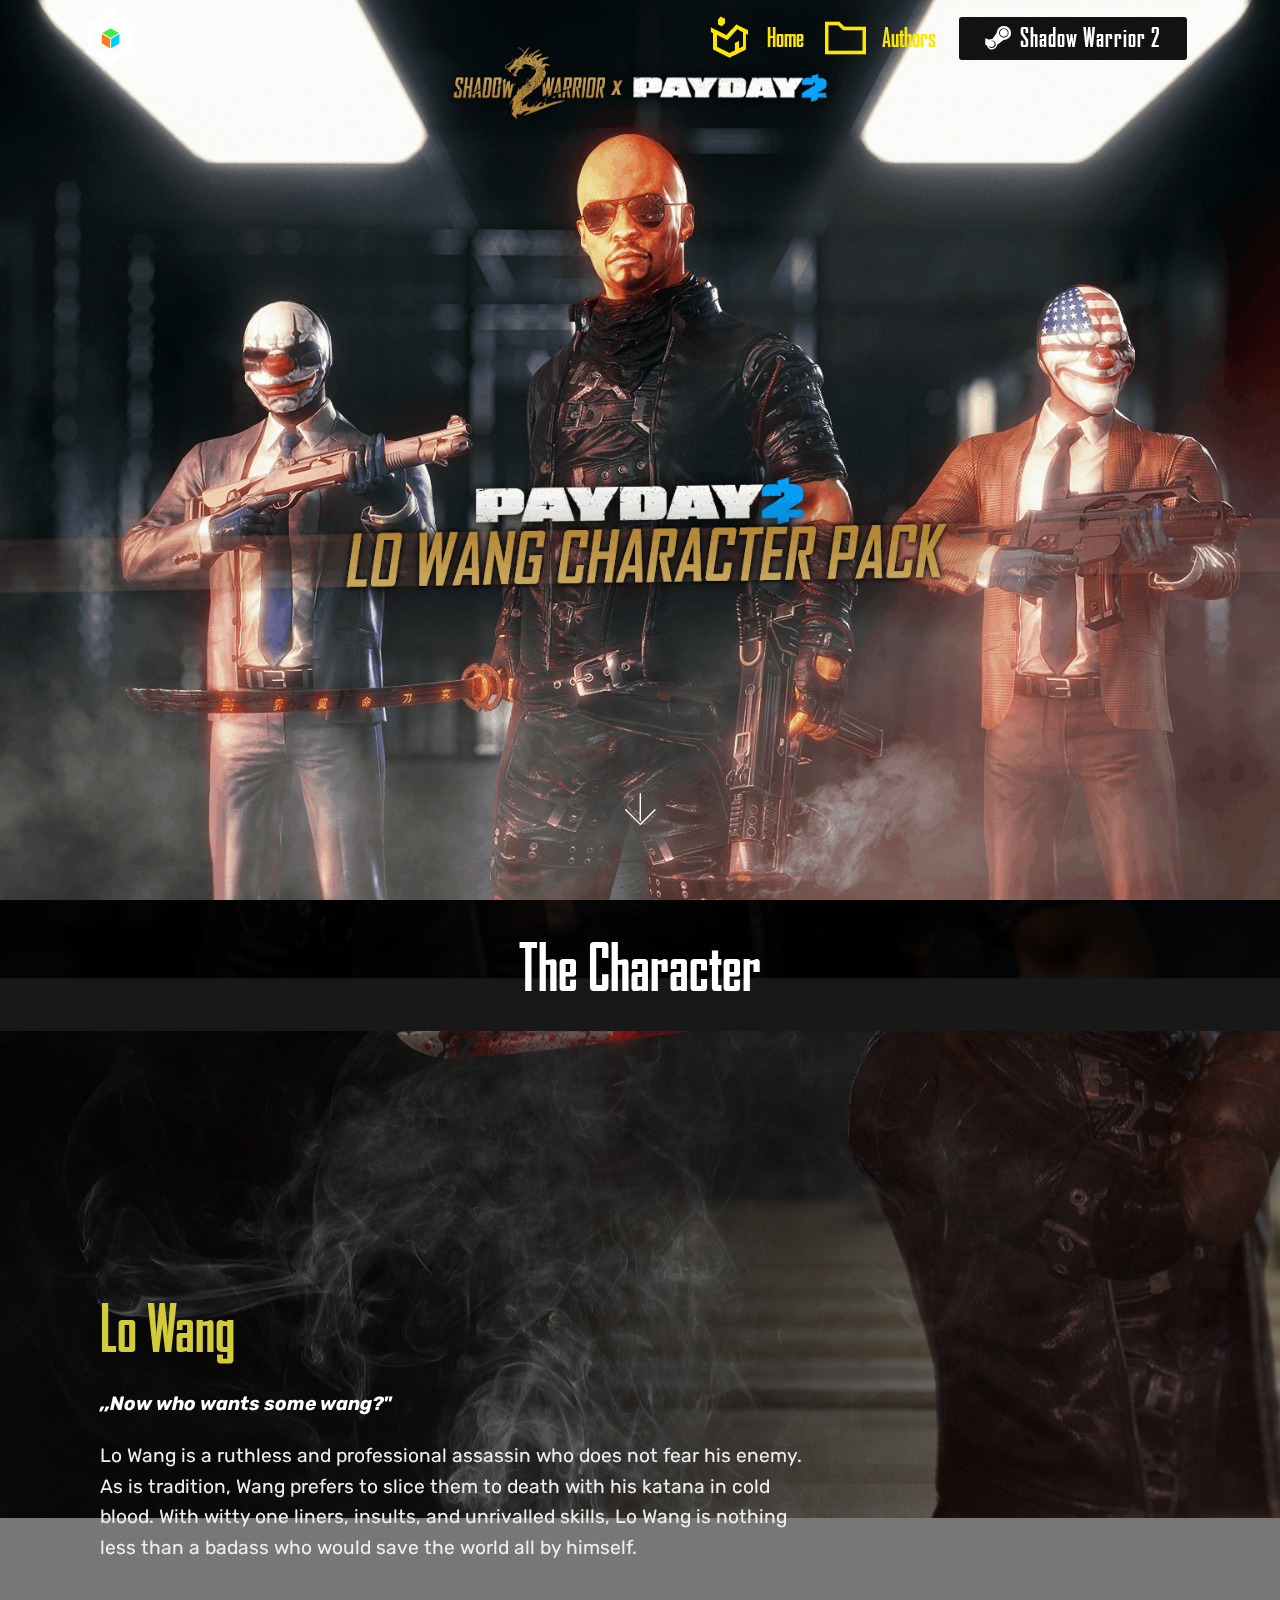
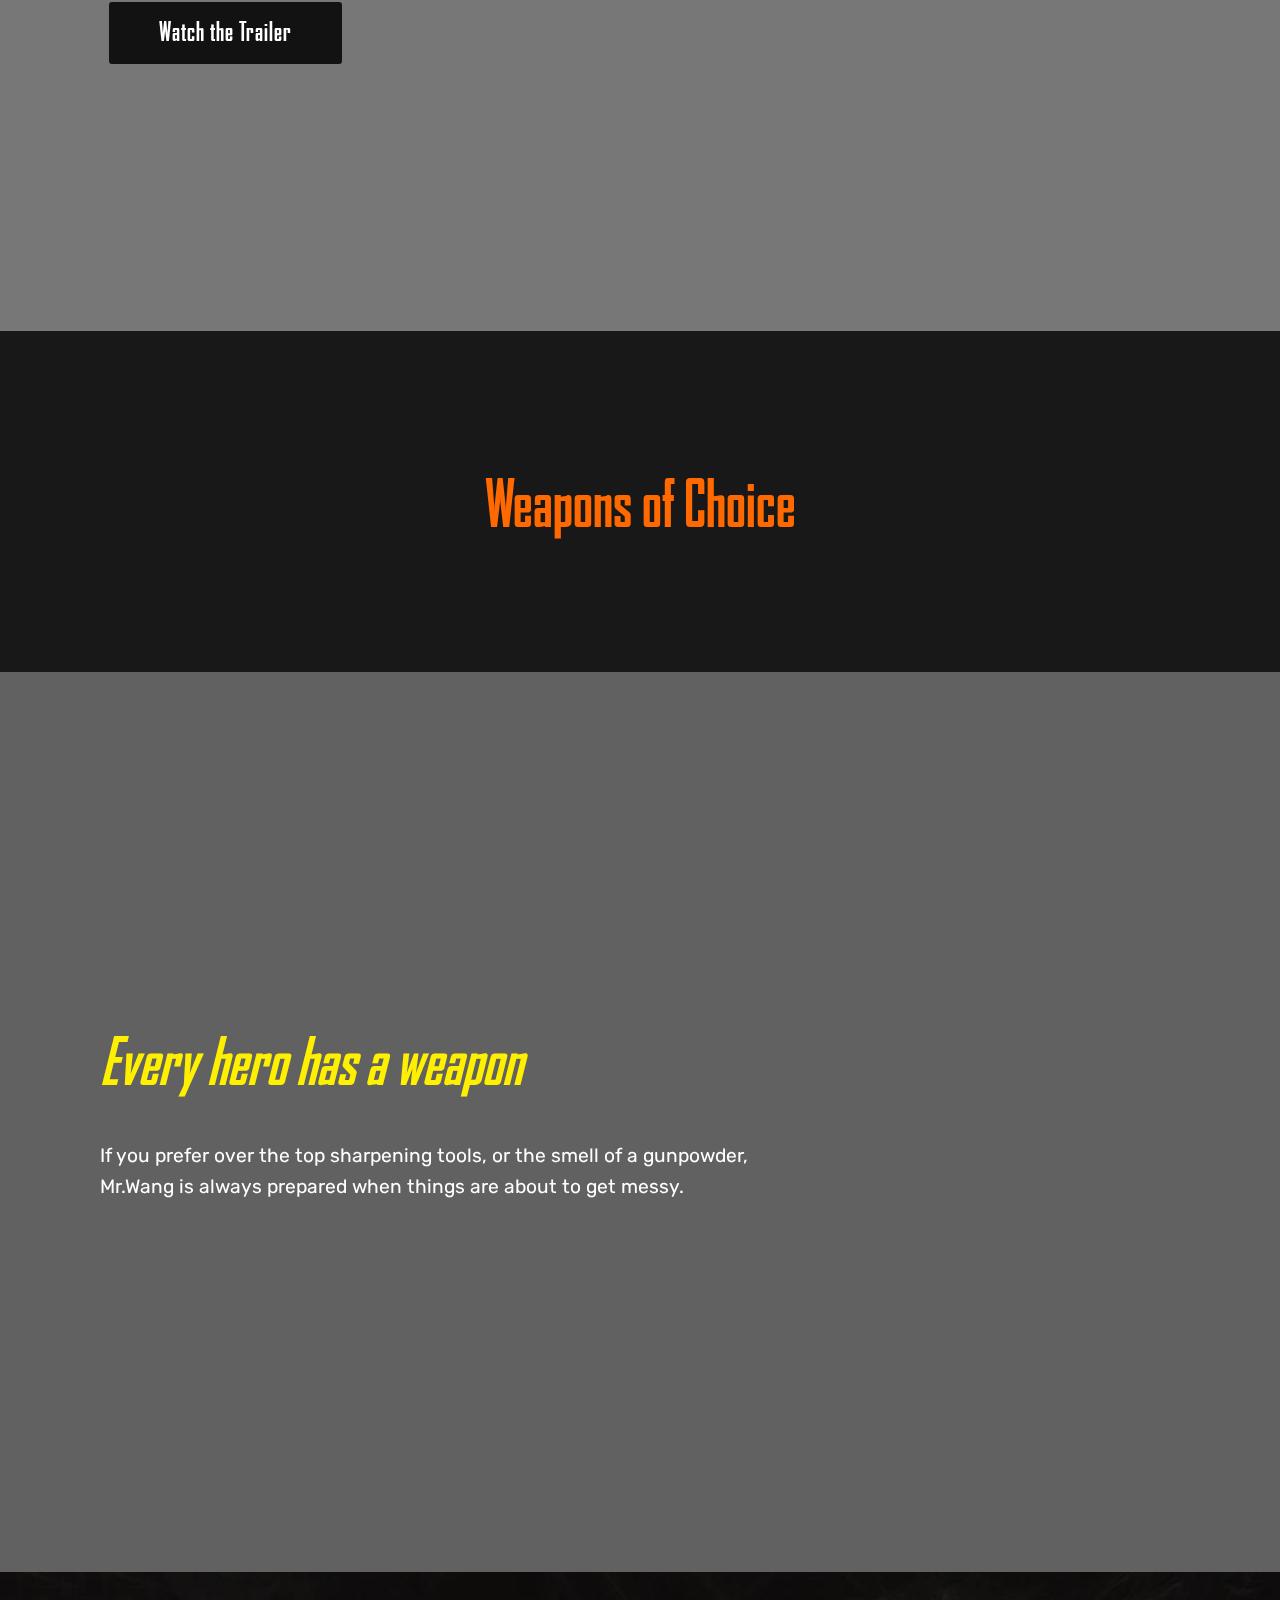
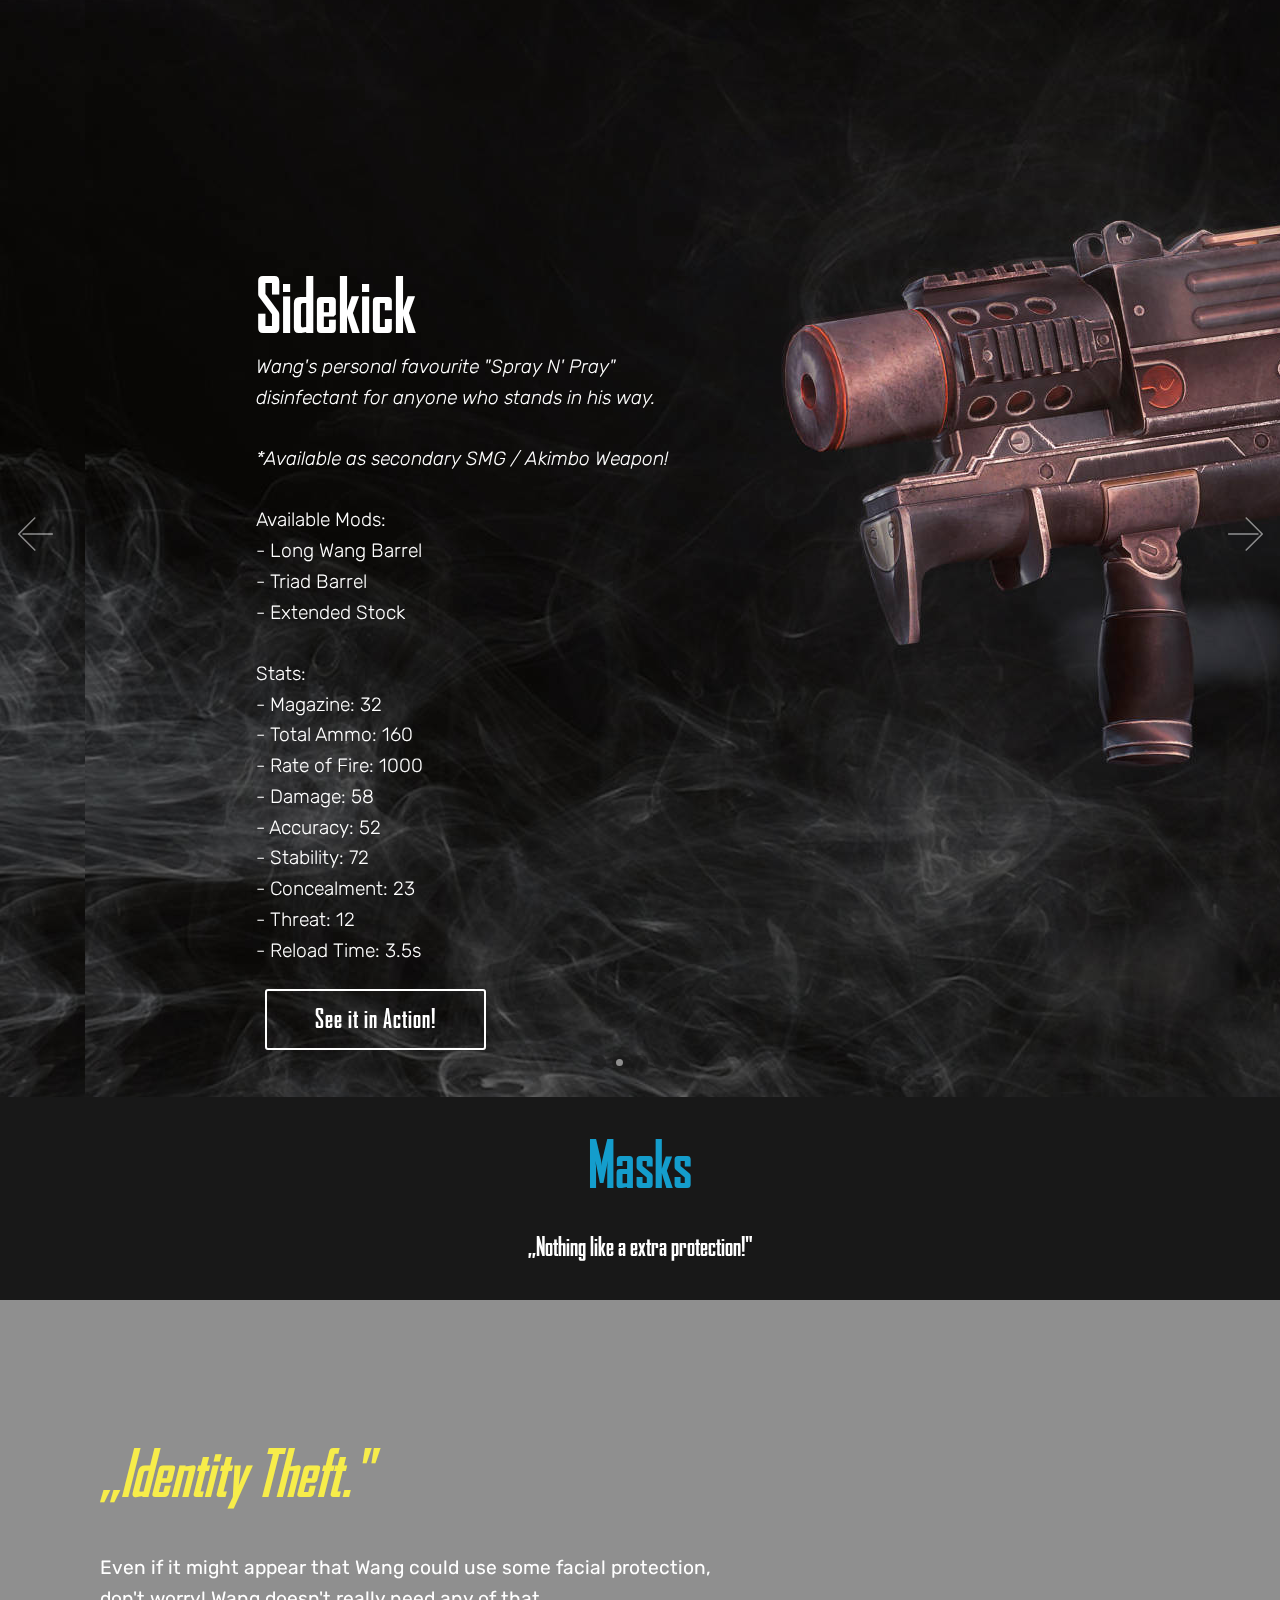
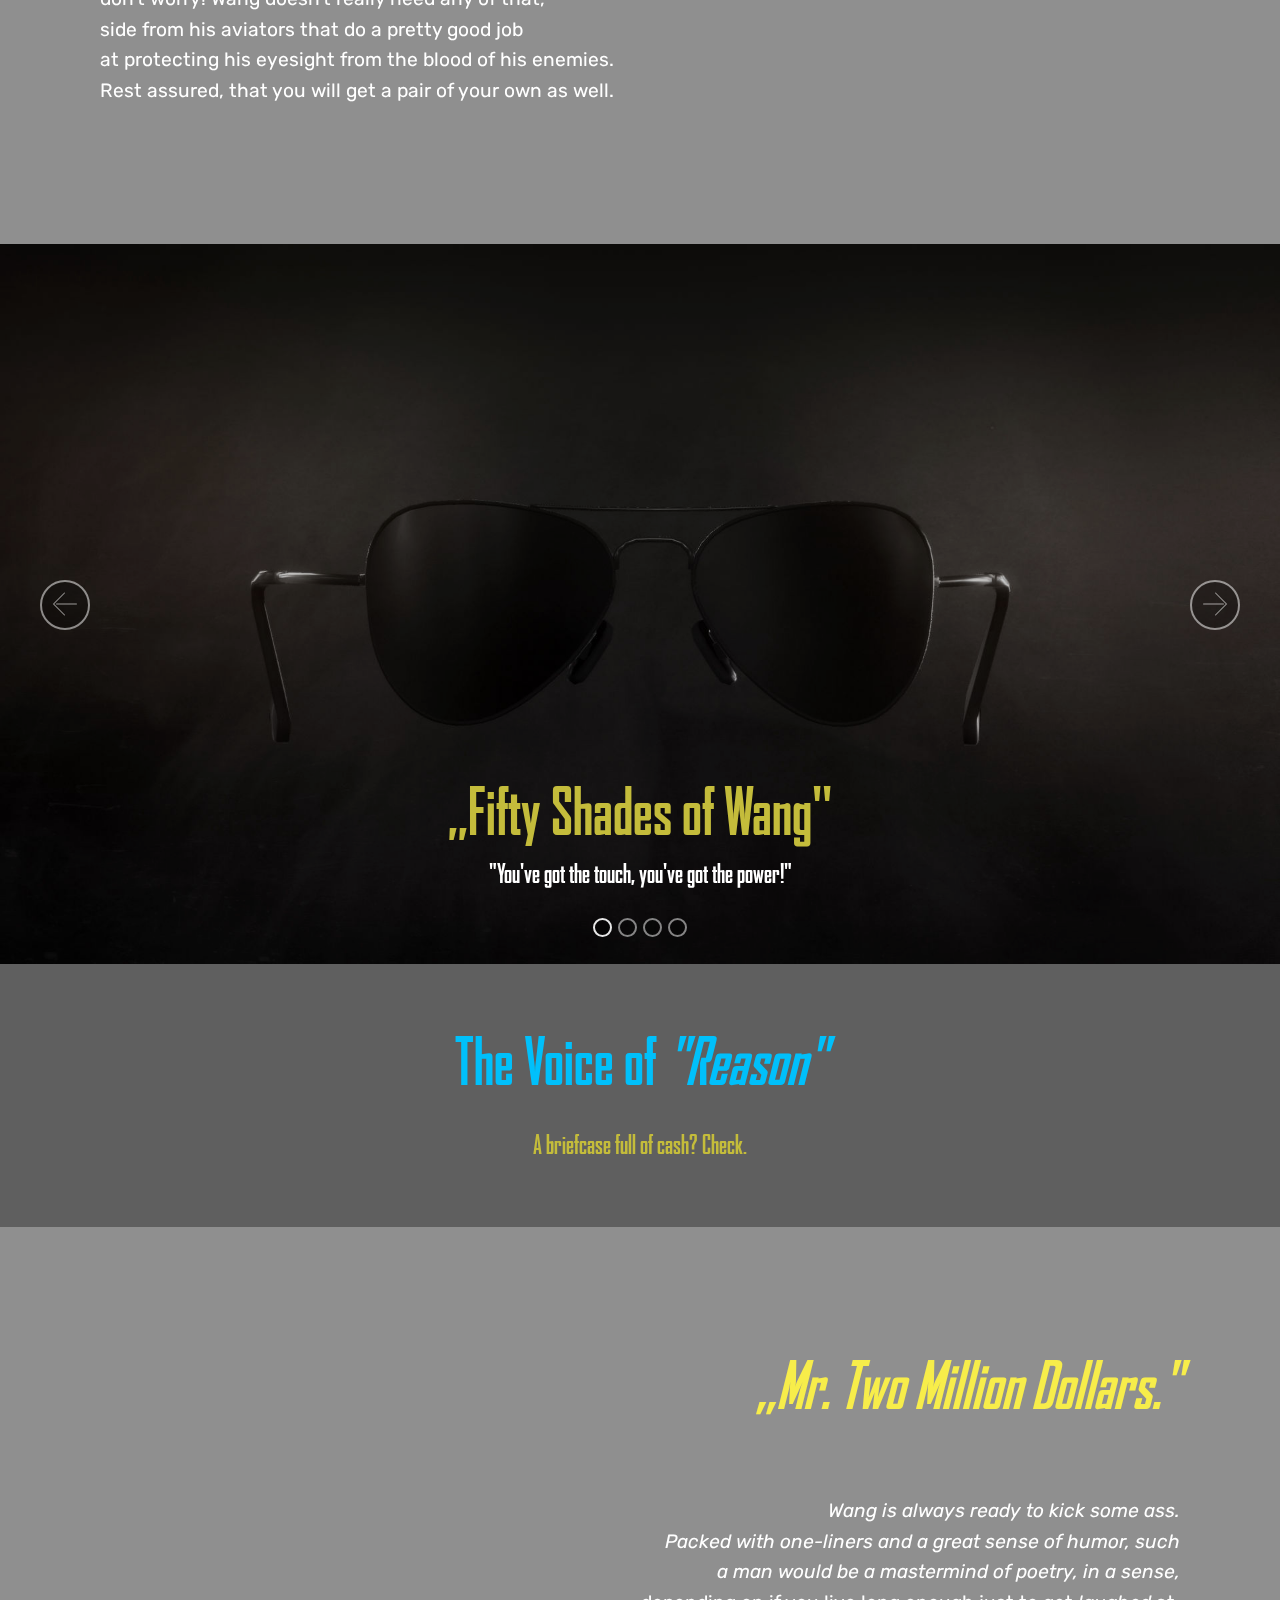
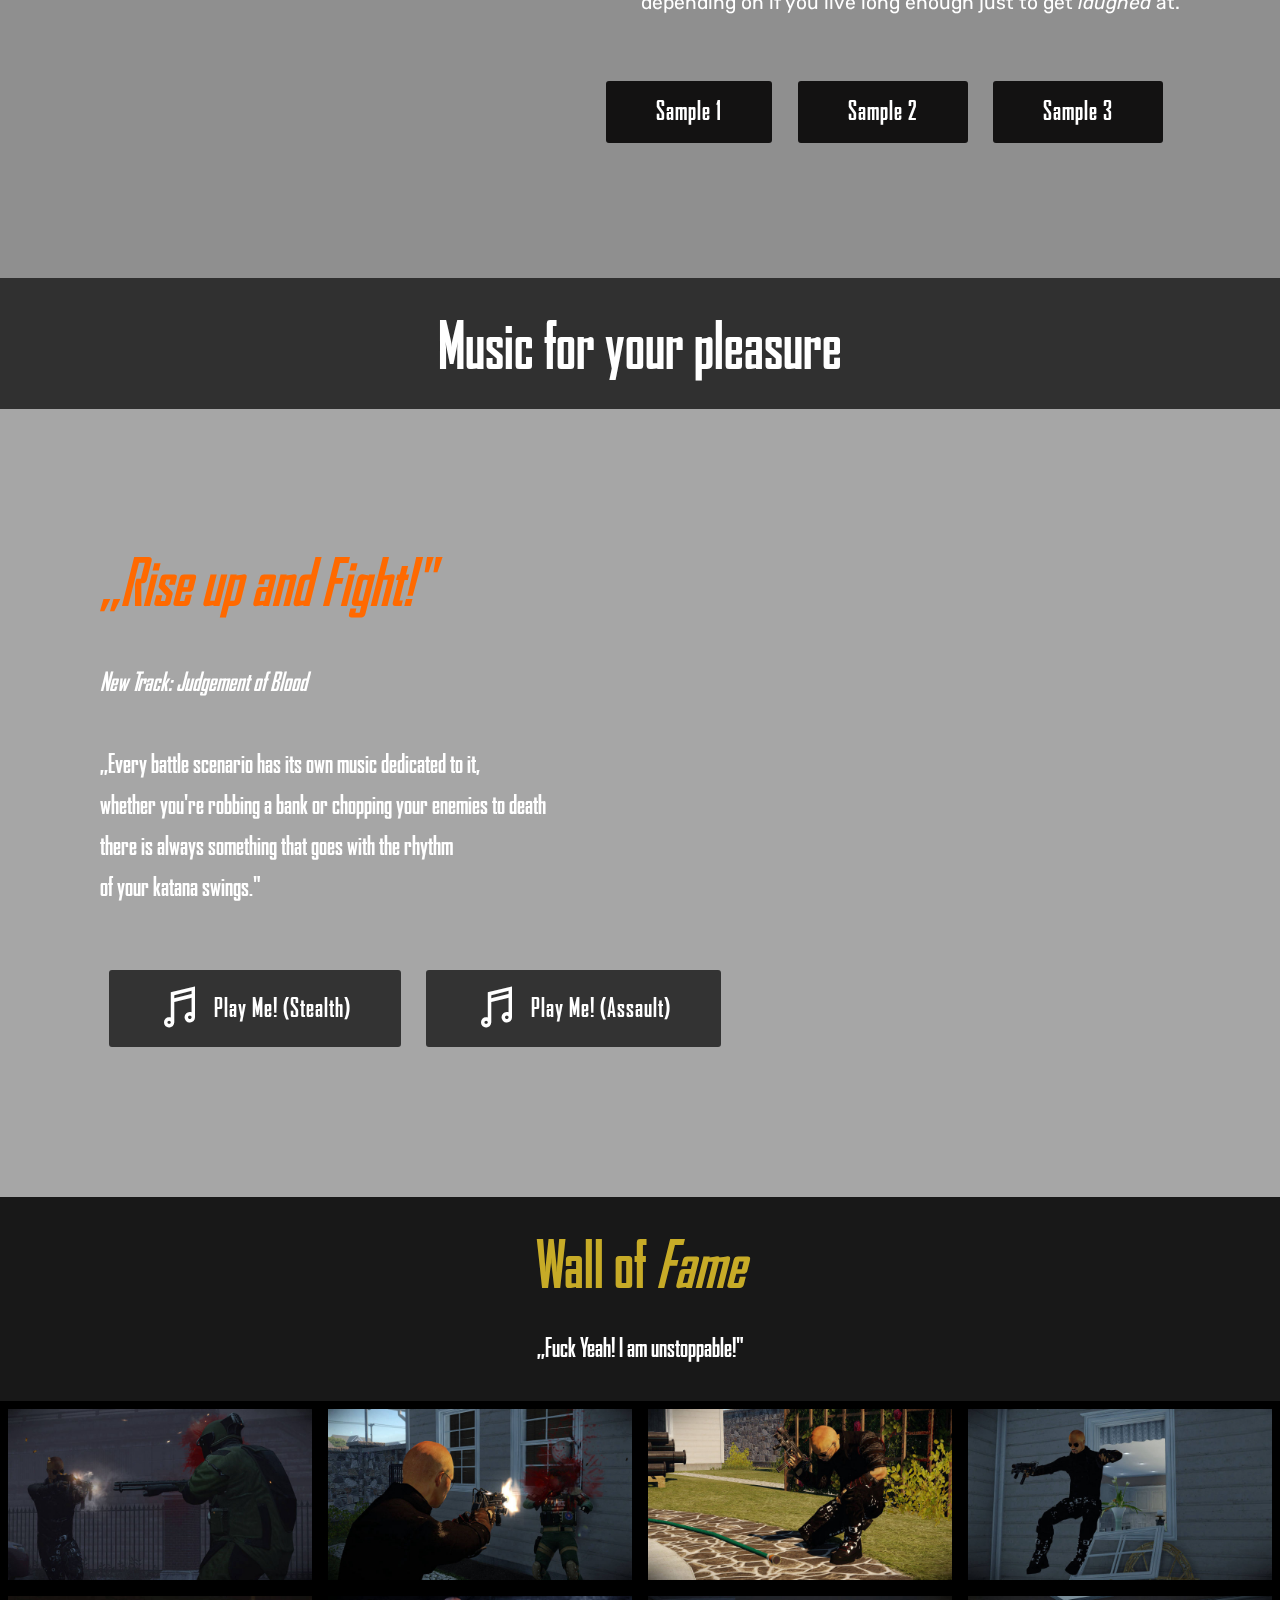
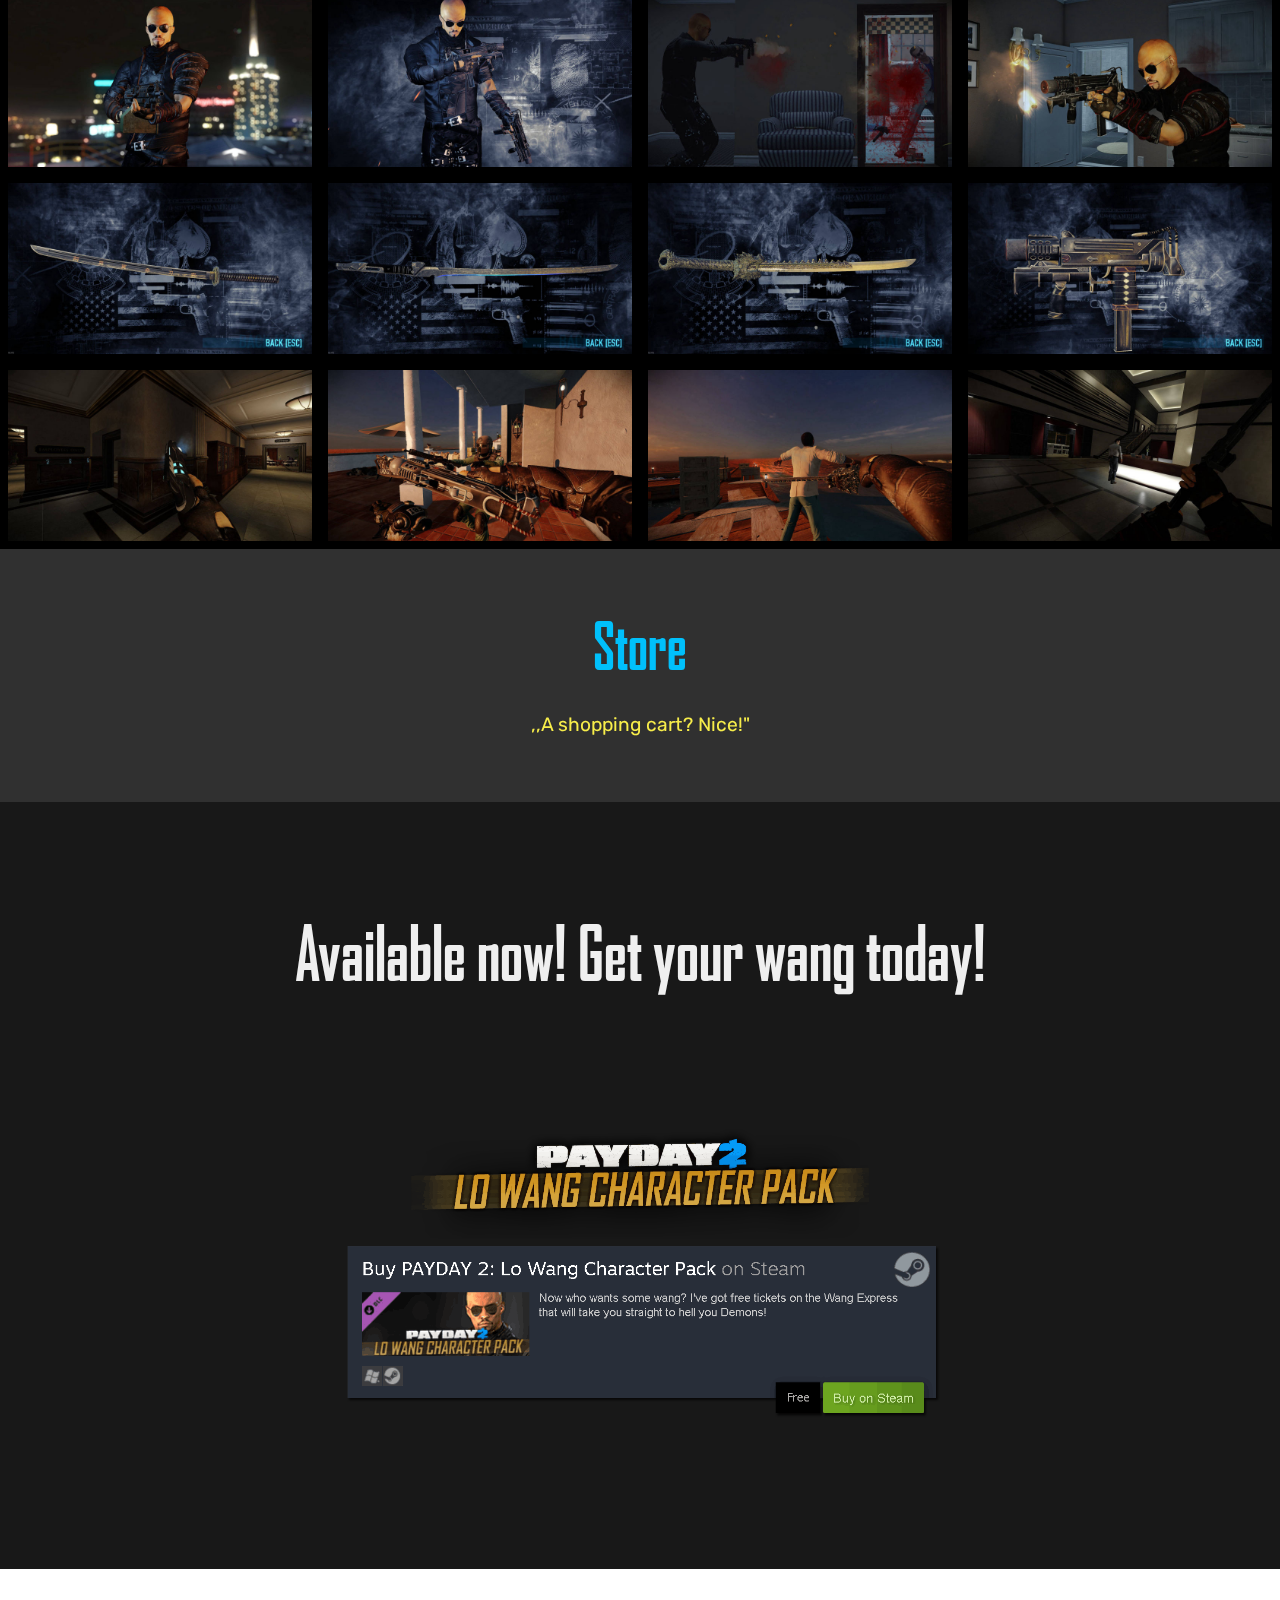
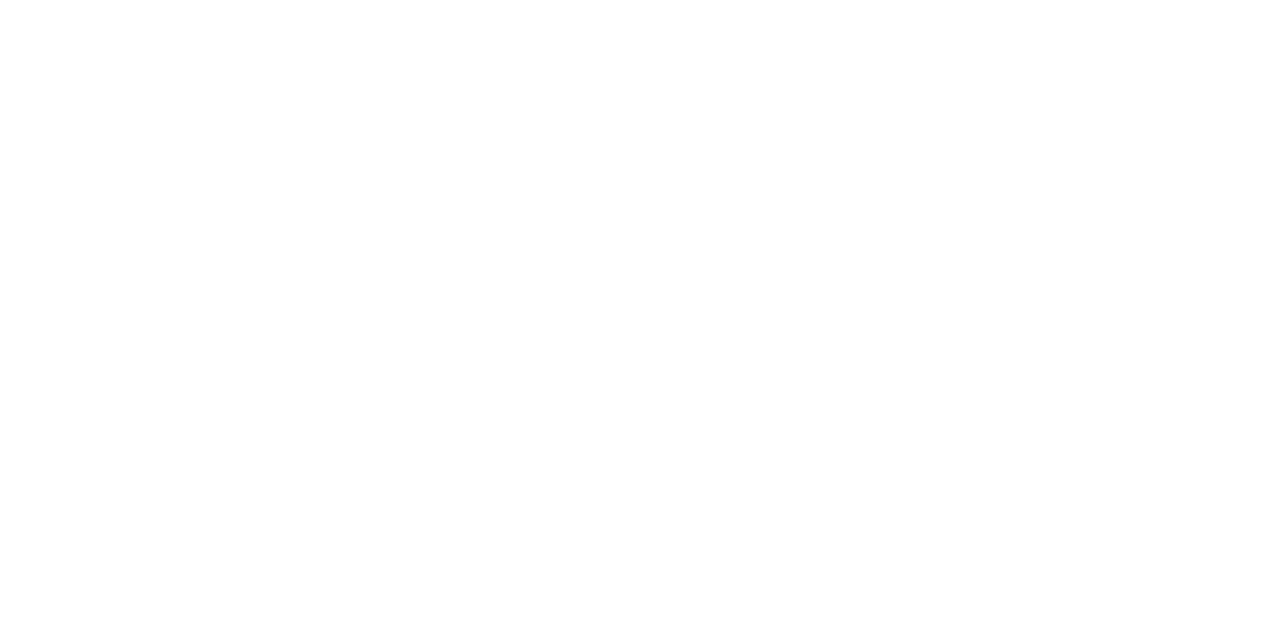
==== commit 95a52847: "Update index.html" ====
--- a/index.html
+++ b/index.html
@@ -2,10 +2,16 @@
 <html  >
 <head>
   <!-- Site made with Mobirise Website Builder v5.0.17, https://mobirise.com -->
+  <meta name="twitter:card" content="PAYDAY 2: Lo Wang Character Pack">
+  <meta property="og:title" content="PAYDAY 2: Lo Wang Character Pack">
+  <meta property="og:description" content="The Path of the Wang is Long and Hard...">
+  <meta property="og:image" content="https://cdn.discordapp.com/attachments/441319027843792906/742413085859512410/social.jpg">
+  <meta property="og:url" content="https://matthelzor.github.io/lo-wang-character-pack/">
+
   <meta charset="UTF-8">
   <meta http-equiv="X-UA-Compatible" content="IE=edge">
   <meta name="generator" content="Mobirise v5.0.17, mobirise.com">
-  <meta name="twitter:card" content="summary_large_image">
+  <meta name="twitter:card" content="summary_large_image"/>
   <meta name="twitter:image:src" content="https://cdn.discordapp.com/attachments/441319027843792906/742413085859512410/social.jpg">
   <meta property="og:image" content="https://cdn.discordapp.com/attachments/441319027843792906/742413085859512410/social.jpg">
   <meta name="twitter:title" content="PAYDAY 2: Lo Wang Character Pack">
@@ -68,7 +74,7 @@
     </nav>
 </section>
 
-<section class="engine"><a href="https://mobirise.info/j">website templates</a></section><section class="header6 cid-s6SoqXXysK mbr-fullscreen mbr-parallax-background" id="header6-2">
+<section class="engine"><a href="https://mobirise.info/q">free responsive website templates</a></section><section class="header6 cid-s6SoqXXysK mbr-fullscreen mbr-parallax-background" id="header6-2">
 
     
 
@@ -78,7 +84,7 @@
     <div class="container">
         <div class="row justify-content-md-center">
             <div class="mbr-white col-md-10">
-<audio controls="" loop="" autoplay="autoplay" hidden="hidden"> <source src="serenity.mp3" type="audio/mpeg" "=""> </audio>                     
+<audio controls="" loop="" autoplay="autoplay" hidden="hidden"> <source src="serenity.mp3" type="audio/mpeg" "=""> </audio>                
                 <p class="mbr-text align-center pb-3 mbr-fonts-style display-7"></p>
                 
             </div>
@@ -136,7 +142,7 @@
 
     
 
-    <div class="mbr-overlay" style="opacity: 0.8; background-color: rgb(0, 0, 0);">
+    <div class="mbr-overlay" style="opacity: 0.9; background-color: rgb(0, 0, 0);">
     </div>
 
     <div class="container">
@@ -172,17 +178,17 @@
     
 </section>
 
-<section class="carousel slide cid-s7lC0JXCIJ" data-interval="false" id="slider1-1j">
-
-    
-
-    <div class="full-screen"><div class="mbr-slider slide carousel" data-keyboard="false" data-ride="carousel" data-interval="8000" data-pause="true"><ol class="carousel-indicators"><li data-app-prevent-settings="" data-target="#slider1-1j" data-slide-to="0"></li><li data-app-prevent-settings="" data-target="#slider1-1j" data-slide-to="1"></li><li data-app-prevent-settings="" data-target="#slider1-1j" data-slide-to="2"></li><li data-app-prevent-settings="" data-target="#slider1-1j" class=" active" data-slide-to="3"></li><li data-app-prevent-settings="" data-target="#slider1-1j" data-slide-to="4"></li></ol><div class="carousel-inner" role="listbox"><div class="carousel-item slider-fullscreen-image" data-bg-video-slide="false" style="background-image: url(assets/images/deckard-2000x1125.jpg);"><div class="container container-slide"><div class="image_wrapper"><div class="mbr-overlay" style="opacity: 0;"></div><img src="assets/images/deckard-2000x1125.jpg" alt="" title=""><div class="carousel-caption justify-content-center"><div class="col-10 align-left"><h2 class="mbr-fonts-style display-1"><br>Deck-Ard<br></h2><p class="lead mbr-text mbr-fonts-style display-5"><em>,,A six shooter of the future!"</em><br><em>*Available as Secondary Pistol / Akimbo Weapon!<br></em><br>Available Mods:<br><em>- Overclocked Plasma Accelerator<br>- Balanced Plasma Accelerator<br>- Zilla Enterprises A1M-N003 Laser Sight<br>- Customizable Sight</em><br><br><em>Stats:<br>- Magazine: 8<br>- Total Ammo: 64<br>- Rate of Fire: 380<br>- Damage: 160<br>- Accuracy: 84<br>- Stability: 24<br>- Concealment: 25<br>- Threat: 11<br>- Reload Time: 2.3s<br></em><br></p><div class="mbr-section-btn" buttons="0"> <a class="btn display-4 btn-white-outline" href="assets/images/deck-ard.gif" target="_blank">See it in Action!</a></div></div></div></div></div></div><div class="carousel-item slider-fullscreen-image" data-bg-video-slide="false" style="background-image: url(assets/images/sidekicker-1-2000x1125.jpg);"><div class="container container-slide"><div class="image_wrapper"><div class="mbr-overlay" style="opacity: 0;"></div><img src="assets/images/sidekicker-1-2000x1125.jpg" alt="" title=""><div class="carousel-caption justify-content-center"><div class="col-10 align-left"><h2 class="mbr-fonts-style display-1">Sidekick</h2><p class="lead mbr-text mbr-fonts-style display-5"><em>Wang's personal favourite "Spray N' Pray"</em><br><em>disinfectant for anyone who stands in his way.</em><br><br><em>*Available as secondary SMG / Akimbo Weapon!
+<section class="carousel slide cid-s6TGI4PIcu" data-interval="false" id="slider1-k">
+
+    
+
+    <div class="full-screen"><div class="mbr-slider slide carousel" data-keyboard="false" data-ride="carousel" data-interval="8000" data-pause="true"><ol class="carousel-indicators"><li data-app-prevent-settings="" data-target="#slider1-k" data-slide-to="0"></li><li data-app-prevent-settings="" data-target="#slider1-k" class=" active" data-slide-to="1"></li><li data-app-prevent-settings="" data-target="#slider1-k" data-slide-to="2"></li><li data-app-prevent-settings="" data-target="#slider1-k" data-slide-to="3"></li><li data-app-prevent-settings="" data-target="#slider1-k" data-slide-to="4"></li></ol><div class="carousel-inner" role="listbox"><div class="carousel-item slider-fullscreen-image" data-bg-video-slide="false" style="background-image: url(assets/images/deckard-2000x1125.jpg);"><div class="container container-slide"><div class="image_wrapper"><div class="mbr-overlay" style="opacity: 0;"></div><img src="assets/images/deckard-2000x1125.jpg" alt="" title=""><div class="carousel-caption justify-content-center"><div class="col-10 align-left"><h2 class="mbr-fonts-style display-1"><br>Deck-Ard<br></h2><p class="lead mbr-text mbr-fonts-style display-5"><em>,,A six shooter of the future!"</em><br><em>*Available as Secondary Pistol / Akimbo Weapon!<br></em><br>Available Mods:<br><em>- Overclocked Plasma Accelerator<br>- Balanced Plasma Accelerator<br>- Zilla Enterprises A1M-N003 Laser Sight<br>- Customizable Sight</em><br><br><em>Stats:<br>- Magazine: 8<br>- Total Ammo: 64<br>- Rate of Fire: 380<br>- Damage: 160<br>- Accuracy: 84<br>- Stability: 24<br>- Concealment: 25<br>- Threat: 11<br>- Reload Time: 2.3s<br></em><br></p><div class="mbr-section-btn" buttons="0"> <a class="btn display-4 btn-white-outline" href="assets/images/deck-ard.gif" target="_blank">See it in Action!</a></div></div></div></div></div></div><div class="carousel-item slider-fullscreen-image active" data-bg-video-slide="false" style="background-image: url(assets/images/sidekicker-1-2000x1125.jpg);"><div class="container container-slide"><div class="image_wrapper"><div class="mbr-overlay" style="opacity: 0;"></div><img src="assets/images/sidekicker-1-2000x1125.jpg" alt="" title=""><div class="carousel-caption justify-content-center"><div class="col-10 align-left"><h2 class="mbr-fonts-style display-1">Sidekick</h2><p class="lead mbr-text mbr-fonts-style display-5"><em>Wang's personal favourite "Spray N' Pray"</em><br><em>disinfectant for anyone who stands in his way.</em><br><br><em>*Available as secondary SMG / Akimbo Weapon!
 <br></em>
 <br>Available Mods:
 <br>- Long Wang Barrel<br>- Triad Barrel<br>- Extended Stock<br>
 <br>Stats:
 <br>- Magazine: 32&nbsp;<br>- Total Ammo: 160&nbsp;<br>- Rate of Fire: 1000&nbsp;<br>- Damage: 58<br>- Accuracy: 52<br>- Stability: 72<br>- Concealment: 23<br>- Threat: 12<br>- Reload Time: 3.5s<em><br></em></p><div class="mbr-section-btn" buttons="0"> <a class="btn display-4 btn-white-outline" href="assets/images/sidekick.gif" target="_blank">See it in Action!</a></div></div></div></div></div></div><div class="carousel-item slider-fullscreen-image" data-bg-video-slide="false" style="background-image: url(assets/images/chop-chop-2000x1125.jpg);"><div class="container container-slide"><div class="image_wrapper"><div class="mbr-overlay" style="opacity: 0;"></div><img src="assets/images/chop-chop-2000x1125.jpg" alt="" title=""><div class="carousel-caption justify-content-center"><div class="col-10 align-left"><h2 class="mbr-fonts-style display-1"><br><br><br><br><br>Lil' Wang</h2><p class="lead mbr-text mbr-fonts-style display-5"><br>"Chop chop, Motherfuckers!"<em><br></em><br><em>Stats:
-<br></em><br>- Damage: 70 (450)<br>- Knockdown: 70 (450)<br>- Charge Time: 4s&nbsp;<br>- Range: 275&nbsp;<br>- Concealment: 27&nbsp;<br></p><div class="mbr-section-btn" buttons="0"> <a class="btn btn-white-outline display-4" href="assets/images/lilwang.gif" target="_blank">See it in Action!</a></div></div></div></div></div></div><div class="carousel-item slider-fullscreen-image active" data-bg-video-slide="false" style="background-image: url(assets/images/glow-blow-2000x1125.jpg);"><div class="container container-slide"><div class="image_wrapper"><img src="assets/images/glow-blow-2000x1125.jpg" alt="" title=""><div class="carousel-caption justify-content-center"><div class="col-10 align-left"><h2 class="mbr-fonts-style display-1"><br><br><br><br><br>Z45 Katana</h2><p class="lead mbr-text mbr-fonts-style display-5">"Sleek, elegant and deadly, the samurai sword<br> brought to perfection by modern science and ancient Chi-bending rituals."&nbsp;<br><br>Stats:<br><br>- Damage: 70 (450)
+<br></em><br>- Damage: 70 (450)<br>- Knockdown: 70 (450)<br>- Charge Time: 4s&nbsp;<br>- Range: 275&nbsp;<br>- Concealment: 27&nbsp;<br></p><div class="mbr-section-btn" buttons="0"> <a class="btn btn-white-outline display-4" href="assets/images/lilwang.gif" target="_blank">See it in Action!</a></div></div></div></div></div></div><div class="carousel-item slider-fullscreen-image" data-bg-video-slide="false" style="background-image: url(assets/images/glow-blow-2000x1125.jpg);"><div class="container container-slide"><div class="image_wrapper"><div class="mbr-overlay" style="opacity: 0;"></div><img src="assets/images/glow-blow-2000x1125.jpg" alt="" title=""><div class="carousel-caption justify-content-center"><div class="col-10 align-left"><h2 class="mbr-fonts-style display-1"><br><br><br><br><br>Z45 Katana</h2><p class="lead mbr-text mbr-fonts-style display-5">"Sleek, elegant and deadly, the samurai sword<br> brought to perfection by modern science and ancient Chi-bending rituals."&nbsp;<br><br>Stats:<br><br>- Damage: 70 (450)
 <br>- Knockdown: 70 (450)
 <br>- Charge Time: 4s 
 <br>- Range: 275 
@@ -193,7 +199,7 @@
 <br>- Knockdown: 70 (450) 
 <br>- Charge Time: 4s 
 <br>- Range: 275 
-<br>- Concealment: 27<br></p><div class="mbr-section-btn" buttons="0"> <a class="btn btn-white-outline display-4" href="assets/images/ryuken.gif" target="_blank">See it in Action!</a></div></div></div></div></div></div></div><a data-app-prevent-settings="" class="carousel-control carousel-control-prev" role="button" data-slide="prev" href="#slider1-1j"><span aria-hidden="true" class="mbri-left mbr-iconfont"></span><span class="sr-only">Previous</span></a><a data-app-prevent-settings="" class="carousel-control carousel-control-next" role="button" data-slide="next" href="#slider1-1j"><span aria-hidden="true" class="mbri-right mbr-iconfont"></span><span class="sr-only">Next</span></a></div></div>
+<br>- Concealment: 27<br></p><div class="mbr-section-btn" buttons="0"> <a class="btn btn-white-outline display-4" href="assets/images/ryuken.gif" target="_blank">See it in Action!</a></div></div></div></div></div></div></div><a data-app-prevent-settings="" class="carousel-control carousel-control-prev" role="button" data-slide="prev" href="#slider1-k"><span aria-hidden="true" class="mbri-left mbr-iconfont"></span><span class="sr-only">Previous</span></a><a data-app-prevent-settings="" class="carousel-control carousel-control-next" role="button" data-slide="next" href="#slider1-k"><span aria-hidden="true" class="mbri-right mbr-iconfont"></span><span class="sr-only">Next</span></a></div></div>
 
 </section>
 
@@ -209,7 +215,7 @@
             <div class="col-md-10 align-center">
                 <h1 class="mbr-section-title mbr-bold pb-3 mbr-fonts-style display-2"><span style="font-weight: normal;">Masks</span><br></h1>
                 
-                <p class="mbr-text pb-3 mbr-fonts-style display-4">"Nothing like a bit of extra protection!"</p>
+                <p class="mbr-text pb-3 mbr-fonts-style display-4">,,Nothing like a extra protection!"</p>
                 
             </div>
         </div>
@@ -239,11 +245,11 @@
 
 <section class="carousel slide cid-s708IkuGPX" id="slider3-r">
     
-    <div class="carousel slide" data-ride="carousel" id="s7mq9KR8T9">
+    <div class="carousel slide" data-ride="carousel" id="s7hh23jkfO">
         <ol class="carousel-indicators">
-            <li data-slide-to="0" class="active" data-target="#s7mq9KR8T9"></li>
-            <li data-slide-to="1" data-target="#s7mq9KR8T9"></li>
-            <li data-slide-to="2" data-target="#s7mq9KR8T9"></li><li data-slide-to="3" data-target="#s7mq9KR8T9"></li>
+            <li data-slide-to="0" class="active" data-target="#s7hh23jkfO"></li>
+            <li data-slide-to="1" data-target="#s7hh23jkfO"></li>
+            <li data-slide-to="2" data-target="#s7hh23jkfO"></li><li data-slide-to="3" data-target="#s7hh23jkfO"></li>
         </ol>
         <div class="carousel-inner">
             
@@ -290,11 +296,11 @@
                 </div>
             </div>
         </div>
-        <a class="carousel-control carousel-control-prev" role="button" data-slide="prev" href="#s7mq9KR8T9">
+        <a class="carousel-control carousel-control-prev" role="button" data-slide="prev" href="#s7hh23jkfO">
             <span class="mbri-left mbr-iconfont" aria-hidden="true"></span>
             <span class="sr-only">Poprzednie</span>
         </a>
-        <a class="carousel-control carousel-control-next" role="button" data-slide="next" href="#s7mq9KR8T9">
+        <a class="carousel-control carousel-control-next" role="button" data-slide="next" href="#s7hh23jkfO">
             <span class="mbri-right mbr-iconfont" aria-hidden="true"></span>
             <span class="sr-only">Następne</span>
         </a>
@@ -305,7 +311,7 @@
 
     
 
-    <div class="mbr-overlay" style="opacity: 0.8; background-color: rgb(0, 0, 0);">
+    <div class="mbr-overlay" style="opacity: 0.6; background-color: rgb(0, 0, 0);">
     </div>
 
     <div class="container">
@@ -334,7 +340,7 @@
             
             <h1 class="mbr-section-title py-3 mbr-fonts-style display-2"><em>,,Mr. Two Million Dollars."</em></h1>
             <p class="mbr-text py-3 mbr-fonts-style display-5"><br><em>Wang is always ready to kick some ass.</em><br><em>Packed with one-liners and a great sense of humor, such</em><br><em>a man would be a mastermind of poetry, in a sense,</em><br>depending on if you live long enough just to get <em>laughed </em>at.<br></p>
-            <div class="mbr-section-btn py-4"><a class="btn btn-md btn-primary display-4" href="assets/files/dominated.ogg" target="_blank">Sample 1</a> <a class="btn btn-md btn-primary display-4" href="assets/files/dominated2.ogg" target="_blank">Sample 2</a> <a class="btn btn-md btn-primary display-4" href="assets/files/sample3.ogg" target="_blank">Sample 3</a></div>
+            <div class="mbr-section-btn py-4"><a class="btn btn-md btn-primary display-4" href="assets/files/dominated.wav" target="_blank">Sample 1</a> <a class="btn btn-md btn-primary display-4" href="assets/files/dominated2.wav" target="_blank">Sample 2</a> <a class="btn btn-md btn-primary display-4" href="assets/files/sample3.wav" target="_blank">Sample 3</a></div>
         </div>
     </div>
 
@@ -345,7 +351,7 @@
 
     
 
-    <div class="mbr-overlay" style="opacity: 0.9; background-color: rgb(0, 0, 0);">
+    <div class="mbr-overlay" style="opacity: 0.8; background-color: rgb(0, 0, 0);">
     </div>
 
     <div class="container">
@@ -373,7 +379,7 @@
         <div class="media-container-column mbr-white col-md-12">
             
             <h1 class="mbr-section-title py-3 mbr-fonts-style display-2"><em>,,Rise up and Fight!"</em></h1>
-            <p class="mbr-text py-3 mbr-fonts-style display-4"><strong><em>New Track: Judgement of Blood<br></em></strong><br>"Every battle scenario has its own music dedicated to it,<br>whether you're robbing a bank or chopping your enemies to death <br> there is always something that goes with the rhythm of your katana swings."</p>
+            <p class="mbr-text py-3 mbr-fonts-style display-4"><strong><em>New Track: Judgement of Blood<br></em></strong><br>,,Every battle scenario has its own music dedicated to it,<br>whether you're robbing a bank or chopping your enemies to death <br>there is always something that goes with the rhythm<br> of your katana swings."</p>
             <div class="mbr-section-btn py-4"><a class="btn btn-md btn-black display-4" href="assets/files/stealth.ogg" target="_blank"><span class="mobi-mbri mobi-mbri-music mbr-iconfont mbr-iconfont-btn"></span>Play Me! (Stealth)</a> <a class="btn btn-md btn-black display-4" href="assets/files/assault.ogg" target="_blank"><span class="mobi-mbri mobi-mbri-music mbr-iconfont mbr-iconfont-btn"></span>Play Me! (Assault)</a></div>
         </div>
     </div>
@@ -406,7 +412,7 @@
     
 
     <div>
-        <div><!-- Filter --><!-- Gallery --><div class="mbr-gallery-row"><div class="mbr-gallery-layout-default"><div><div><div class="mbr-gallery-item mbr-gallery-item--p1" data-video-url="false" data-tags="Niesamowite"><div href="#lb-gallery3-z" data-slide-to="0" data-toggle="modal"><img src="assets/images/20200804233829-1-1920x1080-800x450.jpg" alt="" title=""><span class="icon-focus"></span></div></div><div class="mbr-gallery-item mbr-gallery-item--p1" data-video-url="false" data-tags="Wrażliwe"><div href="#lb-gallery3-z" data-slide-to="1" data-toggle="modal"><img src="assets/images/wang3-1920x1080-800x450.jpg" alt="" title=""><span class="icon-focus"></span></div></div><div class="mbr-gallery-item mbr-gallery-item--p1" data-video-url="false" data-tags="Twórcze"><div href="#lb-gallery3-z" data-slide-to="2" data-toggle="modal"><img src="assets/images/wang5-1920x1080-800x450.jpg" alt="" title=""><span class="icon-focus"></span></div></div><div class="mbr-gallery-item mbr-gallery-item--p1" data-video-url="false" data-tags="Animowane"><div href="#lb-gallery3-z" data-slide-to="3" data-toggle="modal"><img src="assets/images/wang4-1920x1080-800x450.jpg" alt="" title=""><span class="icon-focus"></span></div></div><div class="mbr-gallery-item mbr-gallery-item--p1" data-video-url="false" data-tags="Niesamowite"><div href="#lb-gallery3-z" data-slide-to="4" data-toggle="modal"><img src="assets/images/20200804232950-1-1920x1080-800x450.jpg" alt="" title=""><span class="icon-focus"></span></div></div><div class="mbr-gallery-item mbr-gallery-item--p1" data-video-url="false" data-tags="Niesamowite"><div href="#lb-gallery3-z" data-slide-to="5" data-toggle="modal"><img src="assets/images/20200808150415-1-1920x1080-800x450.jpg" alt="" title=""><span class="icon-focus"></span></div></div><div class="mbr-gallery-item mbr-gallery-item--p1" data-video-url="false" data-tags="Wrażliwe"><div href="#lb-gallery3-z" data-slide-to="6" data-toggle="modal"><img src="assets/images/20200804233355-1-1920x1080-800x450.jpg" alt="" title=""><span class="icon-focus"></span></div></div><div class="mbr-gallery-item mbr-gallery-item--p1" data-video-url="false" data-tags="Animowane"><div href="#lb-gallery3-z" data-slide-to="7" data-toggle="modal"><img src="assets/images/wang2-1920x1080-800x450.jpg" alt="" title=""><span class="icon-focus"></span></div></div><div class="mbr-gallery-item mbr-gallery-item--p1" data-video-url="false" data-tags="Niesamowite"><div href="#lb-gallery3-z" data-slide-to="8" data-toggle="modal"><img src="assets/images/katana1-1920x1080-800x450.jpg" alt="" title=""><span class="icon-focus"></span></div></div><div class="mbr-gallery-item mbr-gallery-item--p1" data-video-url="false" data-tags="Niesamowite"><div href="#lb-gallery3-z" data-slide-to="9" data-toggle="modal"><img src="assets/images/katana3-1920x1080-800x450.jpg" alt="" title=""><span class="icon-focus"></span></div></div><div class="mbr-gallery-item mbr-gallery-item--p1" data-video-url="false" data-tags="Niesamowite"><div href="#lb-gallery3-z" data-slide-to="10" data-toggle="modal"><img src="assets/images/katana2-1920x1080-800x450.jpg" alt="" title=""><span class="icon-focus"></span></div></div><div class="mbr-gallery-item mbr-gallery-item--p1" data-video-url="false" data-tags="Niesamowite"><div href="#lb-gallery3-z" data-slide-to="11" data-toggle="modal"><img src="assets/images/20200808150435-1-1920x1080-800x450.jpg" alt="" title=""><span class="icon-focus"></span></div></div><div class="mbr-gallery-item mbr-gallery-item--p1" data-video-url="false" data-tags="Niesamowite"><div href="#lb-gallery3-z" data-slide-to="12" data-toggle="modal"><img src="assets/images/20200808151306-1-1920x1080-800x450.jpg" alt="" title=""><span class="icon-focus"></span></div></div><div class="mbr-gallery-item mbr-gallery-item--p1" data-video-url="false" data-tags="Niesamowite"><div href="#lb-gallery3-z" data-slide-to="13" data-toggle="modal"><img src="assets/images/20200810122609-1-1920x1080-800x450.jpg" alt="" title=""><span class="icon-focus"></span></div></div><div class="mbr-gallery-item mbr-gallery-item--p1" data-video-url="false" data-tags="Niesamowite"><div href="#lb-gallery3-z" data-slide-to="14" data-toggle="modal"><img src="assets/images/20200810133602-1-1920x1080-800x450.jpg" alt="" title=""><span class="icon-focus"></span></div></div><div class="mbr-gallery-item mbr-gallery-item--p1" data-video-url="false" data-tags="Niesamowite"><div href="#lb-gallery3-z" data-slide-to="15" data-toggle="modal"><img src="assets/images/20200808151651-1-1920x1080-800x450-800x450.jpg" alt="" title=""><span class="icon-focus"></span></div></div><div class="mbr-gallery-item mbr-gallery-item--p1" data-video-url="false" data-tags="Niesamowite"><div href="#lb-gallery3-z" data-slide-to="16" data-toggle="modal"><img src="assets/images/20200811132933-1-1920x1080-800x450.jpg" alt="" title=""><span class="icon-focus"></span></div></div><div class="mbr-gallery-item mbr-gallery-item--p1" data-video-url="false" data-tags="Niesamowite"><div href="#lb-gallery3-z" data-slide-to="17" data-toggle="modal"><img src="assets/images/20200811132759-2-1920x1080-800x450.jpg" alt="" title=""><span class="icon-focus"></span></div></div><div class="mbr-gallery-item mbr-gallery-item--p1" data-video-url="false" data-tags="Niesamowite"><div href="#lb-gallery3-z" data-slide-to="18" data-toggle="modal"><img src="assets/images/jiro-dalla-1920x1080-800x450.png" alt="" title=""><span class="icon-focus"></span></div></div><div class="mbr-gallery-item mbr-gallery-item--p1" data-video-url="false" data-tags="Niesamowite"><div href="#lb-gallery3-z" data-slide-to="19" data-toggle="modal"><img src="assets/images/unknown-1205x678-800x450.png" alt="" title=""><span class="icon-focus"></span></div></div></div></div><div class="clearfix"></div></div></div><!-- Lightbox --><div data-app-prevent-settings="" class="mbr-slider modal fade carousel slide" tabindex="-1" data-keyboard="true" data-interval="false" id="lb-gallery3-z"><div class="modal-dialog"><div class="modal-content"><div class="modal-body"><div class="carousel-inner"><div class="carousel-item"><img src="assets/images/20200804233829-1-1920x1080.jpg" alt="" title=""></div><div class="carousel-item"><img src="assets/images/wang3-1920x1080.jpg" alt="" title=""></div><div class="carousel-item"><img src="assets/images/wang5-1920x1080.jpg" alt="" title=""></div><div class="carousel-item"><img src="assets/images/wang4-1920x1080.jpg" alt="" title=""></div><div class="carousel-item"><img src="assets/images/20200804232950-1-1920x1080.jpg" alt="" title=""></div><div class="carousel-item"><img src="assets/images/20200808150415-1-1920x1080.jpg" alt="" title=""></div><div class="carousel-item"><img src="assets/images/20200804233355-1-1920x1080.jpg" alt="" title=""></div><div class="carousel-item"><img src="assets/images/wang2-1920x1080.jpg" alt="" title=""></div><div class="carousel-item active"><img src="assets/images/katana1-1920x1080.jpg" alt="" title=""></div><div class="carousel-item"><img src="assets/images/katana3-1920x1080.jpg" alt="" title=""></div><div class="carousel-item"><img src="assets/images/katana2-1920x1080.jpg" alt="" title=""></div><div class="carousel-item"><img src="assets/images/20200808150435-1-1920x1080.jpg" alt="" title=""></div><div class="carousel-item"><img src="assets/images/20200808151306-1-1920x1080.jpg" alt="" title=""></div><div class="carousel-item"><img src="assets/images/20200810122609-1-1920x1080.jpg" alt="" title=""></div><div class="carousel-item"><img src="assets/images/20200810133602-1-1920x1080.jpg" alt="" title=""></div><div class="carousel-item"><img src="assets/images/20200808151651-1-1920x1080-800x450.jpg" alt="" title=""></div><div class="carousel-item"><img src="assets/images/20200811132933-1-1920x1080.jpg" alt="" title=""></div><div class="carousel-item"><img src="assets/images/20200811132759-2-1920x1080.jpg" alt="" title=""></div><div class="carousel-item"><img src="assets/images/jiro-dalla-1920x1080.png" alt="" title=""></div><div class="carousel-item"><img src="assets/images/unknown-1205x678.png" alt="" title=""></div></div><a class="carousel-control carousel-control-prev" role="button" data-slide="prev" href="#lb-gallery3-z"><span class="mbri-left mbr-iconfont" aria-hidden="true"></span><span class="sr-only">Previous</span></a><a class="carousel-control carousel-control-next" role="button" data-slide="next" href="#lb-gallery3-z"><span class="mbri-right mbr-iconfont" aria-hidden="true"></span><span class="sr-only">Next</span></a><a class="close" href="#" role="button" data-dismiss="modal"><span class="sr-only">Close</span></a></div></div></div></div></div>
+        <div><!-- Filter --><!-- Gallery --><div class="mbr-gallery-row"><div class="mbr-gallery-layout-default"><div><div><div class="mbr-gallery-item mbr-gallery-item--p1" data-video-url="false" data-tags="Niesamowite"><div href="#lb-gallery3-z" data-slide-to="0" data-toggle="modal"><img src="assets/images/20200804233829-1-1920x1080-800x450.jpg" alt="" title=""><span class="icon-focus"></span></div></div><div class="mbr-gallery-item mbr-gallery-item--p1" data-video-url="false" data-tags="Wrażliwe"><div href="#lb-gallery3-z" data-slide-to="1" data-toggle="modal"><img src="assets/images/wang3-1920x1080-800x450.jpg" alt="" title=""><span class="icon-focus"></span></div></div><div class="mbr-gallery-item mbr-gallery-item--p1" data-video-url="false" data-tags="Twórcze"><div href="#lb-gallery3-z" data-slide-to="2" data-toggle="modal"><img src="assets/images/wang5-1920x1080-800x450.jpg" alt="" title=""><span class="icon-focus"></span></div></div><div class="mbr-gallery-item mbr-gallery-item--p1" data-video-url="false" data-tags="Animowane"><div href="#lb-gallery3-z" data-slide-to="3" data-toggle="modal"><img src="assets/images/wang4-1920x1080-800x450.jpg" alt="" title=""><span class="icon-focus"></span></div></div><div class="mbr-gallery-item mbr-gallery-item--p1" data-video-url="false" data-tags="Niesamowite"><div href="#lb-gallery3-z" data-slide-to="4" data-toggle="modal"><img src="assets/images/20200804232950-1-1920x1080-800x450.jpg" alt="" title=""><span class="icon-focus"></span></div></div><div class="mbr-gallery-item mbr-gallery-item--p1" data-video-url="false" data-tags="Niesamowite"><div href="#lb-gallery3-z" data-slide-to="5" data-toggle="modal"><img src="assets/images/20200808150415-1-1920x1080-800x450.jpg" alt="" title=""><span class="icon-focus"></span></div></div><div class="mbr-gallery-item mbr-gallery-item--p1" data-video-url="false" data-tags="Wrażliwe"><div href="#lb-gallery3-z" data-slide-to="6" data-toggle="modal"><img src="assets/images/20200804233355-1-1920x1080-800x450.jpg" alt="" title=""><span class="icon-focus"></span></div></div><div class="mbr-gallery-item mbr-gallery-item--p1" data-video-url="false" data-tags="Animowane"><div href="#lb-gallery3-z" data-slide-to="7" data-toggle="modal"><img src="assets/images/wang2-1920x1080-800x450.jpg" alt="" title=""><span class="icon-focus"></span></div></div><div class="mbr-gallery-item mbr-gallery-item--p1" data-video-url="false" data-tags="Niesamowite"><div href="#lb-gallery3-z" data-slide-to="8" data-toggle="modal"><img src="assets/images/katana1-1920x1080-800x450.jpg" alt="" title=""><span class="icon-focus"></span></div></div><div class="mbr-gallery-item mbr-gallery-item--p1" data-video-url="false" data-tags="Niesamowite"><div href="#lb-gallery3-z" data-slide-to="9" data-toggle="modal"><img src="assets/images/katana3-1920x1080-800x450.jpg" alt="" title=""><span class="icon-focus"></span></div></div><div class="mbr-gallery-item mbr-gallery-item--p1" data-video-url="false" data-tags="Niesamowite"><div href="#lb-gallery3-z" data-slide-to="10" data-toggle="modal"><img src="assets/images/katana2-1920x1080-800x450.jpg" alt="" title=""><span class="icon-focus"></span></div></div><div class="mbr-gallery-item mbr-gallery-item--p1" data-video-url="false" data-tags="Niesamowite"><div href="#lb-gallery3-z" data-slide-to="11" data-toggle="modal"><img src="assets/images/20200808150435-1-1920x1080-800x450.jpg" alt="" title=""><span class="icon-focus"></span></div></div><div class="mbr-gallery-item mbr-gallery-item--p1" data-video-url="false" data-tags="Niesamowite"><div href="#lb-gallery3-z" data-slide-to="12" data-toggle="modal"><img src="assets/images/20200808151306-1-1920x1080-800x450.jpg" alt="" title=""><span class="icon-focus"></span></div></div><div class="mbr-gallery-item mbr-gallery-item--p1" data-video-url="false" data-tags="Niesamowite"><div href="#lb-gallery3-z" data-slide-to="13" data-toggle="modal"><img src="assets/images/20200810122609-1-1920x1080-800x450.jpg" alt="" title=""><span class="icon-focus"></span></div></div><div class="mbr-gallery-item mbr-gallery-item--p1" data-video-url="false" data-tags="Niesamowite"><div href="#lb-gallery3-z" data-slide-to="14" data-toggle="modal"><img src="assets/images/20200810133602-1-1920x1080-800x450.jpg" alt="" title=""><span class="icon-focus"></span></div></div><div class="mbr-gallery-item mbr-gallery-item--p1" data-video-url="false" data-tags="Niesamowite"><div href="#lb-gallery3-z" data-slide-to="15" data-toggle="modal"><img src="assets/images/20200808151651-1-1920x1080-800x450-800x450.jpg" alt="" title=""><span class="icon-focus"></span></div></div></div></div><div class="clearfix"></div></div></div><!-- Lightbox --><div data-app-prevent-settings="" class="mbr-slider modal fade carousel slide" tabindex="-1" data-keyboard="true" data-interval="false" id="lb-gallery3-z"><div class="modal-dialog"><div class="modal-content"><div class="modal-body"><div class="carousel-inner"><div class="carousel-item"><img src="assets/images/20200804233829-1-1920x1080.jpg" alt="" title=""></div><div class="carousel-item"><img src="assets/images/wang3-1920x1080.jpg" alt="" title=""></div><div class="carousel-item"><img src="assets/images/wang5-1920x1080.jpg" alt="" title=""></div><div class="carousel-item"><img src="assets/images/wang4-1920x1080.jpg" alt="" title=""></div><div class="carousel-item"><img src="assets/images/20200804232950-1-1920x1080.jpg" alt="" title=""></div><div class="carousel-item"><img src="assets/images/20200808150415-1-1920x1080.jpg" alt="" title=""></div><div class="carousel-item"><img src="assets/images/20200804233355-1-1920x1080.jpg" alt="" title=""></div><div class="carousel-item"><img src="assets/images/wang2-1920x1080.jpg" alt="" title=""></div><div class="carousel-item active"><img src="assets/images/katana1-1920x1080.jpg" alt="" title=""></div><div class="carousel-item"><img src="assets/images/katana3-1920x1080.jpg" alt="" title=""></div><div class="carousel-item"><img src="assets/images/katana2-1920x1080.jpg" alt="" title=""></div><div class="carousel-item"><img src="assets/images/20200808150435-1-1920x1080.jpg" alt="" title=""></div><div class="carousel-item"><img src="assets/images/20200808151306-1-1920x1080.jpg" alt="" title=""></div><div class="carousel-item"><img src="assets/images/20200810122609-1-1920x1080.jpg" alt="" title=""></div><div class="carousel-item"><img src="assets/images/20200810133602-1-1920x1080.jpg" alt="" title=""></div><div class="carousel-item"><img src="assets/images/20200808151651-1-1920x1080-800x450.jpg" alt="" title=""></div></div><a class="carousel-control carousel-control-prev" role="button" data-slide="prev" href="#lb-gallery3-z"><span class="mbri-left mbr-iconfont" aria-hidden="true"></span><span class="sr-only">Previous</span></a><a class="carousel-control carousel-control-next" role="button" data-slide="next" href="#lb-gallery3-z"><span class="mbri-right mbr-iconfont" aria-hidden="true"></span><span class="sr-only">Next</span></a><a class="close" href="#" role="button" data-dismiss="modal"><span class="sr-only">Close</span></a></div></div></div></div></div>
     </div>
 
 </section>
@@ -423,7 +429,7 @@
             <div class="col-md-10 align-center">
                 <h1 class="mbr-section-title mbr-bold pb-3 mbr-fonts-style display-2"><span style="font-weight: 400;">Store</span></h1>
                 
-                <p class="mbr-text pb-3 mbr-fonts-style display-4">,,A shopping cart? Nice!"</p>
+                <p class="mbr-text pb-3 mbr-fonts-style display-5">,,A shopping cart? Nice!"</p>
                 
             </div>
         </div>
@@ -435,12 +441,12 @@
     
     
 
-    <div class="mbr-overlay" style="opacity: 0.8; background-color: rgb(0, 0, 0);">
+    <div class="mbr-overlay" style="opacity: 0.9; background-color: rgb(0, 0, 0);">
     </div>
 
     <div class="container">
         
-        <h3 class="mbr-section-subtitle pb-3 mbr-fonts-style display-2">Available now! Get your wang today!</h3>
+        <h3 class="mbr-section-subtitle pb-3 mbr-fonts-style display-1">Available now! Get your wang today!</h3>
 
         <div class="media-container-row pt-5">
             <div class="block-content align-right">
@@ -461,7 +467,7 @@
             </div>
 
             <div class="mbr-figure m-auto" style="width: 60%;">
-                <a href="https://modworkshop.net/" target="_blank"><img src="assets/images/wang-logo-1132x674.png" alt="" title=""></a>
+                <a href="https://modworkshop.net/mod/28524" target="_blank"><img src="assets/images/wang-logo-1132x674.png" alt="" title=""></a>
             </div>
 
             <div class="block-content align-left">
@@ -484,7 +490,7 @@
     </div>
 </section>
 
-<section once="footers" class="cid-s74NNuzDwy mbr-reveal mbr-parallax-background" id="footer6-19">
+<section once="footers" class="cid-s74NNuzDwy mbr-reveal" id="footer6-19">
 
     
 
@@ -498,38 +504,6 @@
 <br>
 <br>"PAYDAY 2 ®" and "OVERKILL A STARBREEZE STUDIO®" are registered trademarks of STARBREEZE AB (Publ) and New Starbreeze Publishing AB and/or its affiliated companies in the United States and other countries.
 <br>All other trademarks are properties of their respective owners. All rights reserved.</strong>&nbsp;</p><p><br></p><p><strong>This website has been created by Matthelzor, including the render images</strong>.</p><p><span style="font-size: 1.2rem;"><strong>Lo Wang Character Pack has been created by Tenshinen and Matthelzor.</strong></span></p><p><strong>Special thanks to Zdann, &gt;:3 (Pawcio1337), Waitin' for a M8 for their effort and contribution to the pack!</strong></p><br><p><em>P.S</em></p><p>This website is a parody of something that propably won't exist in a long time, but if any of you dear<br> OVERKILL / STARBREEZE developers are seeing this...</p><br><p> PLEASE Pitch this idea to your CEO/Boss! <strong>Part II</strong> of the Shadow Warrior Collab with Lo Wang as an actual PAYDAY Crew Member would be really, really awesome!!!</p><br><p>Thank you! -Matthelzor/Tenshinen. (2020)</p><p></p>
-            </div>
-        </div>
-    </div>
-</section>
-
-<section class="cid-s7mdttPZUs" id="social-buttons2-1l">
-
-    
-
-    
-
-    <div class="container">
-        <div class="media-container-row">
-            <div class="col-md-8 align-center">
-                
-                <div class="social-list pl-0 mb-0">
-                    <a href="https://twitter.com/tenshiinen" target="_blank">
-                        <span class="px-2 mbr-iconfont mbr-iconfont-social socicon-twitter socicon" style="color: rgb(218, 94, 185); fill: rgb(218, 94, 185);"></span>
-                    </a>
-                    <a href="https://twitter.com/Matthelzor" target="_blank">
-                        <span class="px-2 mbr-iconfont mbr-iconfont-social socicon-twitter socicon" style="color: rgb(255, 105, 0); fill: rgb(255, 105, 0);"></span>
-                    </a>
-                    <a href="https://instagram.com/mobirise" target="_blank">
-                        
-                    </a>
-                    <a href="https://www.youtube.com/c/mobirise" target="_blank">
-                        
-                    </a>
-                    <a href="https://www.behance.net/Mobirise" target="_blank">
-                        
-                    </a>
-                </div>
             </div>
         </div>
     </div>
@@ -550,7 +524,6 @@
   <script src="assets/bootstrapcarouselswipe/bootstrap-carousel-swipe.js"></script>
   <script src="assets/masonry/masonry.pkgd.min.js"></script>
   <script src="assets/imagesloaded/imagesloaded.pkgd.min.js"></script>
-  <script src="assets/sociallikes/social-likes.js"></script>
   <script src="assets/theme/js/script.js"></script>
   <script src="assets/slidervideo/script.js"></script>
   <script src="assets/gallery/player.min.js"></script>
@@ -560,4 +533,4 @@
   
  <div id="scrollToTop" class="scrollToTop mbr-arrow-up"><a style="text-align: center;"><i class="mbr-arrow-up-icon mbr-arrow-up-icon-cm cm-icon cm-icon-smallarrow-up"></i></a></div>
   </body>
-</html>+</html>
--- a/assets/mobirise/css/mbr-additional.css
+++ b/assets/mobirise/css/mbr-additional.css
@@ -1063,15 +1063,15 @@
   text-align: left;
 }
 .cid-s6U8BQQ5hY {
-  padding-top: 30px;
-  padding-bottom: 0px;
-  background-image: url("../../../assets/images/sword-1328x985.jpg");
+  padding-top: 135px;
+  padding-bottom: 105px;
+  background-image: url("../../../assets/images/sword-1-1328x985.jpeg");
 }
 .cid-s6U8BQQ5hY P {
   color: #767676;
 }
 .cid-s6U8BQQ5hY H1 {
-  color: #ffb100;
+  color: #ff6900;
 }
 .cid-s6TCePxYla {
   background-image: url("../../../assets/images/heropiece-1328x985.jpg");
@@ -1088,44 +1088,44 @@
 .cid-s6TCePxYla .mbr-section-btn {
   text-align: left;
 }
-.cid-s6TGI4PIcu .modal-body .close {
+.cid-s7lC0JXCIJ .modal-body .close {
   background: #1b1b1b;
 }
-.cid-s6TGI4PIcu .modal-body .close span {
+.cid-s7lC0JXCIJ .modal-body .close span {
   font-style: normal;
 }
-.cid-s6TGI4PIcu .carousel-inner > .active,
-.cid-s6TGI4PIcu .carousel-inner > .next,
-.cid-s6TGI4PIcu .carousel-inner > .prev {
+.cid-s7lC0JXCIJ .carousel-inner > .active,
+.cid-s7lC0JXCIJ .carousel-inner > .next,
+.cid-s7lC0JXCIJ .carousel-inner > .prev {
   display: table;
 }
-.cid-s6TGI4PIcu .carousel-control .icon-next,
-.cid-s6TGI4PIcu .carousel-control .icon-prev {
+.cid-s7lC0JXCIJ .carousel-control .icon-next,
+.cid-s7lC0JXCIJ .carousel-control .icon-prev {
   margin-top: -18px;
   font-size: 40px;
   line-height: 27px;
 }
-.cid-s6TGI4PIcu .carousel-control:hover {
+.cid-s7lC0JXCIJ .carousel-control:hover {
   background: #1b1b1b;
   color: #fff;
   opacity: 1;
 }
 @media (max-width: 767px) {
-  .cid-s6TGI4PIcu .container .carousel-control {
+  .cid-s7lC0JXCIJ .container .carousel-control {
     margin-bottom: 0;
   }
 }
-.cid-s6TGI4PIcu .boxed-slider {
+.cid-s7lC0JXCIJ .boxed-slider {
   position: relative;
   padding: 93px 0;
 }
-.cid-s6TGI4PIcu .boxed-slider > div {
+.cid-s7lC0JXCIJ .boxed-slider > div {
   position: relative;
 }
-.cid-s6TGI4PIcu .container img {
+.cid-s7lC0JXCIJ .container img {
   width: 100%;
 }
-.cid-s6TGI4PIcu .container img + .row {
+.cid-s7lC0JXCIJ .container img + .row {
   position: absolute;
   top: 50%;
   left: 0;
@@ -1135,17 +1135,17 @@
   transform: translateY(-50%);
   z-index: 2;
 }
-.cid-s6TGI4PIcu .mbr-section {
+.cid-s7lC0JXCIJ .mbr-section {
   padding: 0;
   background-attachment: scroll;
 }
-.cid-s6TGI4PIcu .mbr-table-cell {
+.cid-s7lC0JXCIJ .mbr-table-cell {
   padding: 0;
 }
-.cid-s6TGI4PIcu .container .carousel-indicators {
+.cid-s7lC0JXCIJ .container .carousel-indicators {
   margin-bottom: 3px;
 }
-.cid-s6TGI4PIcu .carousel-caption {
+.cid-s7lC0JXCIJ .carousel-caption {
   top: 50%;
   right: 0;
   bottom: auto;
@@ -1156,15 +1156,15 @@
   transform: translateY(-50%);
   -webkit-align-items: center;
 }
-.cid-s6TGI4PIcu .mbr-overlay {
+.cid-s7lC0JXCIJ .mbr-overlay {
   z-index: 1;
 }
-.cid-s6TGI4PIcu .container-slide.container {
+.cid-s7lC0JXCIJ .container-slide.container {
   min-width: 100%;
   min-height: 100vh;
   padding: 0;
 }
-.cid-s6TGI4PIcu .carousel-item {
+.cid-s7lC0JXCIJ .carousel-item {
   background-position: 50% 50%;
   background-repeat: no-repeat;
   background-size: cover;
@@ -1177,26 +1177,26 @@
   perspective: 1000px;
 }
 @media (max-width: 576px) {
-  .cid-s6TGI4PIcu .carousel-item .container {
+  .cid-s7lC0JXCIJ .carousel-item .container {
     width: 100%;
   }
 }
-.cid-s6TGI4PIcu .carousel-item-next.carousel-item-left,
-.cid-s6TGI4PIcu .carousel-item-prev.carousel-item-right {
+.cid-s7lC0JXCIJ .carousel-item-next.carousel-item-left,
+.cid-s7lC0JXCIJ .carousel-item-prev.carousel-item-right {
   -webkit-transform: translate3d(0, 0, 0);
   transform: translate3d(0, 0, 0);
 }
-.cid-s6TGI4PIcu .active.carousel-item-right,
-.cid-s6TGI4PIcu .carousel-item-next {
+.cid-s7lC0JXCIJ .active.carousel-item-right,
+.cid-s7lC0JXCIJ .carousel-item-next {
   -webkit-transform: translate3d(100%, 0, 0);
   transform: translate3d(100%, 0, 0);
 }
-.cid-s6TGI4PIcu .active.carousel-item-left,
-.cid-s6TGI4PIcu .carousel-item-prev {
+.cid-s7lC0JXCIJ .active.carousel-item-left,
+.cid-s7lC0JXCIJ .carousel-item-prev {
   -webkit-transform: translate3d(-100%, 0, 0);
   transform: translate3d(-100%, 0, 0);
 }
-.cid-s6TGI4PIcu .mbr-slider .carousel-control {
+.cid-s7lC0JXCIJ .mbr-slider .carousel-control {
   top: 50%;
   width: 70px;
   height: 70px;
@@ -1207,29 +1207,29 @@
   border-radius: 50%;
   transition: all .3s;
 }
-.cid-s6TGI4PIcu .mbr-slider .carousel-control.carousel-control-prev {
+.cid-s7lC0JXCIJ .mbr-slider .carousel-control.carousel-control-prev {
   left: 0;
   margin-left: 2.5rem;
 }
-.cid-s6TGI4PIcu .mbr-slider .carousel-control.carousel-control-next {
+.cid-s7lC0JXCIJ .mbr-slider .carousel-control.carousel-control-next {
   right: 0;
   margin-right: 2.5rem;
 }
-.cid-s6TGI4PIcu .mbr-slider .carousel-control .mbr-iconfont {
+.cid-s7lC0JXCIJ .mbr-slider .carousel-control .mbr-iconfont {
   font-size: 2rem;
 }
 @media (max-width: 767px) {
-  .cid-s6TGI4PIcu .mbr-slider .carousel-control {
+  .cid-s7lC0JXCIJ .mbr-slider .carousel-control {
     top: auto;
     bottom: 1rem;
   }
 }
-.cid-s6TGI4PIcu .mbr-slider .carousel-indicators {
+.cid-s7lC0JXCIJ .mbr-slider .carousel-indicators {
   position: absolute;
   bottom: 0;
   margin-bottom: 1.5rem !important;
 }
-.cid-s6TGI4PIcu .mbr-slider .carousel-indicators li {
+.cid-s7lC0JXCIJ .mbr-slider .carousel-indicators li {
   max-width: 20px;
   width: 20px;
   height: 20px;
@@ -1241,15 +1241,15 @@
   opacity: .5;
   transition: all .3s;
 }
-.cid-s6TGI4PIcu .mbr-slider .carousel-indicators li.active,
-.cid-s6TGI4PIcu .mbr-slider .carousel-indicators li:hover {
+.cid-s7lC0JXCIJ .mbr-slider .carousel-indicators li.active,
+.cid-s7lC0JXCIJ .mbr-slider .carousel-indicators li:hover {
   opacity: .9;
 }
-.cid-s6TGI4PIcu .mbr-slider .carousel-indicators li::after,
-.cid-s6TGI4PIcu .mbr-slider .carousel-indicators li::before {
+.cid-s7lC0JXCIJ .mbr-slider .carousel-indicators li::after,
+.cid-s7lC0JXCIJ .mbr-slider .carousel-indicators li::before {
   content: none;
 }
-.cid-s6TGI4PIcu .mbr-slider .carousel-indicators.ie-fix {
+.cid-s7lC0JXCIJ .mbr-slider .carousel-indicators.ie-fix {
   left: 50%;
   display: block;
   width: 60%;
@@ -1257,14 +1257,14 @@
   text-align: center;
 }
 @media (max-width: 576px) {
-  .cid-s6TGI4PIcu .mbr-slider .carousel-indicators {
+  .cid-s7lC0JXCIJ .mbr-slider .carousel-indicators {
     display: none !important;
   }
 }
-.cid-s6TGI4PIcu .mbr-slider > .container img {
+.cid-s7lC0JXCIJ .mbr-slider > .container img {
   width: 100%;
 }
-.cid-s6TGI4PIcu .mbr-slider > .container img + .row {
+.cid-s7lC0JXCIJ .mbr-slider > .container img + .row {
   position: absolute;
   top: 50%;
   right: 0;
@@ -1274,63 +1274,63 @@
   -webkit-transform: translateY(-50%);
   transform: translateY(-50%);
 }
-.cid-s6TGI4PIcu .mbr-slider > .container .carousel-indicators {
+.cid-s7lC0JXCIJ .mbr-slider > .container .carousel-indicators {
   margin-bottom: 3px;
 }
 @media (max-width: 576px) {
-  .cid-s6TGI4PIcu .mbr-slider > .container .carousel-control {
+  .cid-s7lC0JXCIJ .mbr-slider > .container .carousel-control {
     margin-bottom: 0;
   }
 }
-.cid-s6TGI4PIcu .mbr-slider .mbr-section {
+.cid-s7lC0JXCIJ .mbr-slider .mbr-section {
   padding: 0;
   background-attachment: scroll;
 }
-.cid-s6TGI4PIcu .mbr-slider .mbr-table-cell {
+.cid-s7lC0JXCIJ .mbr-slider .mbr-table-cell {
   padding: 0;
 }
-.cid-s6TGI4PIcu .carousel-item .container.container-slide {
+.cid-s7lC0JXCIJ .carousel-item .container.container-slide {
   position: initial;
   width: auto;
   min-height: 0;
 }
-.cid-s6TGI4PIcu .full-screen .slider-fullscreen-image {
+.cid-s7lC0JXCIJ .full-screen .slider-fullscreen-image {
   min-height: 100vh;
   background-repeat: no-repeat;
   background-position: 50% 50%;
   background-size: cover;
 }
-.cid-s6TGI4PIcu .full-screen .slider-fullscreen-image.active {
+.cid-s7lC0JXCIJ .full-screen .slider-fullscreen-image.active {
   display: -o-flex;
 }
-.cid-s6TGI4PIcu .full-screen .container {
+.cid-s7lC0JXCIJ .full-screen .container {
   width: auto;
   padding-right: 0;
   padding-left: 0;
 }
-.cid-s6TGI4PIcu .full-screen .carousel-item .container.container-slide {
+.cid-s7lC0JXCIJ .full-screen .carousel-item .container.container-slide {
   width: 100%;
   min-height: 100vh;
   padding: 0;
 }
-.cid-s6TGI4PIcu .full-screen .carousel-item .container.container-slide img {
+.cid-s7lC0JXCIJ .full-screen .carousel-item .container.container-slide img {
   display: none;
 }
-.cid-s6TGI4PIcu .mbr-background-video-preview {
+.cid-s7lC0JXCIJ .mbr-background-video-preview {
   position: absolute;
   top: 0;
   right: 0;
   bottom: 0;
   left: 0;
 }
-.cid-s6TGI4PIcu .mbr-overlay ~ .container-slide {
+.cid-s7lC0JXCIJ .mbr-overlay ~ .container-slide {
   z-index: auto;
 }
-.cid-s6TGI4PIcu H2 {
+.cid-s7lC0JXCIJ H2 {
   text-align: left;
   color: #ffffff;
 }
-.cid-s6TGI4PIcu P {
+.cid-s7lC0JXCIJ P {
   text-align: left;
   color: #ffffff;
 }
@@ -1612,7 +1612,7 @@
 .cid-s74i8o6LI4 {
   padding-top: 60px;
   padding-bottom: 30px;
-  background-image: url("../../../assets/images/20200804233829-1-1920x1080-800x450.jpg");
+  background-image: url("../../../assets/images/20200804233829-1-1920x1080.jpg");
 }
 .cid-s74i8o6LI4 P {
   color: #767676;
@@ -1625,9 +1625,9 @@
   color: #f7ed4a;
 }
 .cid-s74i3ZzhMj {
-  padding-top: 135px;
+  padding-top: 105px;
   padding-bottom: 135px;
-  background-image: url("../../../assets/images/shadow-warrior-1900x1409.jpeg");
+  background-image: url("../../../assets/images/way-of-wang-1998x602.jpeg");
 }
 .cid-s74i3ZzhMj h2 {
   text-align: center;
@@ -1660,7 +1660,7 @@
   word-break: break-word;
 }
 .cid-s74i3ZzhMj .mbr-section-subtitle {
-  color: #ffb100;
+  color: #efefef;
 }
 .cid-s74i3ZzhMj .card-title {
   font-weight: 500;
@@ -1697,12 +1697,24 @@
   }
 }
 .cid-s74NNuzDwy {
-  padding-top: 15px;
+  padding-top: 0px;
   padding-bottom: 0px;
   background-image: url("../../../assets/images/sword-1328x985.jpg");
 }
 .cid-s74NNuzDwy .media-container-row .mbr-text P {
   text-align: center;
+}
+.cid-s7mdttPZUs {
+  padding-top: 15px;
+  padding-bottom: 15px;
+  background: linear-gradient(0deg, #000000, #000000);
+}
+.cid-s7mdttPZUs .mbr-iconfont-social {
+  font-size: 32px;
+  color: #ffffff;
+}
+.cid-s7mdttPZUs .social-list a:focus {
+  text-decoration: none;
 }
 .cid-s74dfAQ33t .navbar {
   padding: .5rem 0;
@@ -2150,7 +2162,7 @@
 }
 .cid-s74oc9UE1r .mbr-text,
 .cid-s74oc9UE1r .mbr-section-btn {
-  text-align: center;
+  text-align: left;
   color: #ffffff;
 }
 .cid-s74Hfe7BF2 {
@@ -2229,3 +2241,16 @@
 .cid-s74Hfe7BF2 .mbr-section-title {
   color: #ffffff;
 }
+.cid-s7hg3ZJeTf {
+  padding-top: 90px;
+  padding-bottom: 90px;
+  background-image: url("../../../assets/images/background4.jpg");
+}
+.cid-s7hg3ZJeTf .mbr-text,
+.cid-s7hg3ZJeTf .mbr-section-btn {
+  text-align: center;
+}
+.cid-s7hg3ZJeTf H1 {
+  text-align: center;
+  color: #cccccc;
+}
--- a/assets/mobirise/css/mbr-additional.css
+++ b/assets/mobirise/css/mbr-additional.css
@@ -1063,15 +1063,15 @@
   text-align: left;
 }
 .cid-s6U8BQQ5hY {
-  padding-top: 30px;
-  padding-bottom: 0px;
-  background-image: url("../../../assets/images/sword-1328x985.jpg");
+  padding-top: 135px;
+  padding-bottom: 105px;
+  background-image: url("../../../assets/images/sword-1-1328x985.jpeg");
 }
 .cid-s6U8BQQ5hY P {
   color: #767676;
 }
 .cid-s6U8BQQ5hY H1 {
-  color: #ffb100;
+  color: #ff6900;
 }
 .cid-s6TCePxYla {
   background-image: url("../../../assets/images/heropiece-1328x985.jpg");
@@ -1088,44 +1088,44 @@
 .cid-s6TCePxYla .mbr-section-btn {
   text-align: left;
 }
-.cid-s6TGI4PIcu .modal-body .close {
+.cid-s7lC0JXCIJ .modal-body .close {
   background: #1b1b1b;
 }
-.cid-s6TGI4PIcu .modal-body .close span {
+.cid-s7lC0JXCIJ .modal-body .close span {
   font-style: normal;
 }
-.cid-s6TGI4PIcu .carousel-inner > .active,
-.cid-s6TGI4PIcu .carousel-inner > .next,
-.cid-s6TGI4PIcu .carousel-inner > .prev {
+.cid-s7lC0JXCIJ .carousel-inner > .active,
+.cid-s7lC0JXCIJ .carousel-inner > .next,
+.cid-s7lC0JXCIJ .carousel-inner > .prev {
   display: table;
 }
-.cid-s6TGI4PIcu .carousel-control .icon-next,
-.cid-s6TGI4PIcu .carousel-control .icon-prev {
+.cid-s7lC0JXCIJ .carousel-control .icon-next,
+.cid-s7lC0JXCIJ .carousel-control .icon-prev {
   margin-top: -18px;
   font-size: 40px;
   line-height: 27px;
 }
-.cid-s6TGI4PIcu .carousel-control:hover {
+.cid-s7lC0JXCIJ .carousel-control:hover {
   background: #1b1b1b;
   color: #fff;
   opacity: 1;
 }
 @media (max-width: 767px) {
-  .cid-s6TGI4PIcu .container .carousel-control {
+  .cid-s7lC0JXCIJ .container .carousel-control {
     margin-bottom: 0;
   }
 }
-.cid-s6TGI4PIcu .boxed-slider {
+.cid-s7lC0JXCIJ .boxed-slider {
   position: relative;
   padding: 93px 0;
 }
-.cid-s6TGI4PIcu .boxed-slider > div {
+.cid-s7lC0JXCIJ .boxed-slider > div {
   position: relative;
 }
-.cid-s6TGI4PIcu .container img {
+.cid-s7lC0JXCIJ .container img {
   width: 100%;
 }
-.cid-s6TGI4PIcu .container img + .row {
+.cid-s7lC0JXCIJ .container img + .row {
   position: absolute;
   top: 50%;
   left: 0;
@@ -1135,17 +1135,17 @@
   transform: translateY(-50%);
   z-index: 2;
 }
-.cid-s6TGI4PIcu .mbr-section {
+.cid-s7lC0JXCIJ .mbr-section {
   padding: 0;
   background-attachment: scroll;
 }
-.cid-s6TGI4PIcu .mbr-table-cell {
+.cid-s7lC0JXCIJ .mbr-table-cell {
   padding: 0;
 }
-.cid-s6TGI4PIcu .container .carousel-indicators {
+.cid-s7lC0JXCIJ .container .carousel-indicators {
   margin-bottom: 3px;
 }
-.cid-s6TGI4PIcu .carousel-caption {
+.cid-s7lC0JXCIJ .carousel-caption {
   top: 50%;
   right: 0;
   bottom: auto;
@@ -1156,15 +1156,15 @@
   transform: translateY(-50%);
   -webkit-align-items: center;
 }
-.cid-s6TGI4PIcu .mbr-overlay {
+.cid-s7lC0JXCIJ .mbr-overlay {
   z-index: 1;
 }
-.cid-s6TGI4PIcu .container-slide.container {
+.cid-s7lC0JXCIJ .container-slide.container {
   min-width: 100%;
   min-height: 100vh;
   padding: 0;
 }
-.cid-s6TGI4PIcu .carousel-item {
+.cid-s7lC0JXCIJ .carousel-item {
   background-position: 50% 50%;
   background-repeat: no-repeat;
   background-size: cover;
@@ -1177,26 +1177,26 @@
   perspective: 1000px;
 }
 @media (max-width: 576px) {
-  .cid-s6TGI4PIcu .carousel-item .container {
+  .cid-s7lC0JXCIJ .carousel-item .container {
     width: 100%;
   }
 }
-.cid-s6TGI4PIcu .carousel-item-next.carousel-item-left,
-.cid-s6TGI4PIcu .carousel-item-prev.carousel-item-right {
+.cid-s7lC0JXCIJ .carousel-item-next.carousel-item-left,
+.cid-s7lC0JXCIJ .carousel-item-prev.carousel-item-right {
   -webkit-transform: translate3d(0, 0, 0);
   transform: translate3d(0, 0, 0);
 }
-.cid-s6TGI4PIcu .active.carousel-item-right,
-.cid-s6TGI4PIcu .carousel-item-next {
+.cid-s7lC0JXCIJ .active.carousel-item-right,
+.cid-s7lC0JXCIJ .carousel-item-next {
   -webkit-transform: translate3d(100%, 0, 0);
   transform: translate3d(100%, 0, 0);
 }
-.cid-s6TGI4PIcu .active.carousel-item-left,
-.cid-s6TGI4PIcu .carousel-item-prev {
+.cid-s7lC0JXCIJ .active.carousel-item-left,
+.cid-s7lC0JXCIJ .carousel-item-prev {
   -webkit-transform: translate3d(-100%, 0, 0);
   transform: translate3d(-100%, 0, 0);
 }
-.cid-s6TGI4PIcu .mbr-slider .carousel-control {
+.cid-s7lC0JXCIJ .mbr-slider .carousel-control {
   top: 50%;
   width: 70px;
   height: 70px;
@@ -1207,29 +1207,29 @@
   border-radius: 50%;
   transition: all .3s;
 }
-.cid-s6TGI4PIcu .mbr-slider .carousel-control.carousel-control-prev {
+.cid-s7lC0JXCIJ .mbr-slider .carousel-control.carousel-control-prev {
   left: 0;
   margin-left: 2.5rem;
 }
-.cid-s6TGI4PIcu .mbr-slider .carousel-control.carousel-control-next {
+.cid-s7lC0JXCIJ .mbr-slider .carousel-control.carousel-control-next {
   right: 0;
   margin-right: 2.5rem;
 }
-.cid-s6TGI4PIcu .mbr-slider .carousel-control .mbr-iconfont {
+.cid-s7lC0JXCIJ .mbr-slider .carousel-control .mbr-iconfont {
   font-size: 2rem;
 }
 @media (max-width: 767px) {
-  .cid-s6TGI4PIcu .mbr-slider .carousel-control {
+  .cid-s7lC0JXCIJ .mbr-slider .carousel-control {
     top: auto;
     bottom: 1rem;
   }
 }
-.cid-s6TGI4PIcu .mbr-slider .carousel-indicators {
+.cid-s7lC0JXCIJ .mbr-slider .carousel-indicators {
   position: absolute;
   bottom: 0;
   margin-bottom: 1.5rem !important;
 }
-.cid-s6TGI4PIcu .mbr-slider .carousel-indicators li {
+.cid-s7lC0JXCIJ .mbr-slider .carousel-indicators li {
   max-width: 20px;
   width: 20px;
   height: 20px;
@@ -1241,15 +1241,15 @@
   opacity: .5;
   transition: all .3s;
 }
-.cid-s6TGI4PIcu .mbr-slider .carousel-indicators li.active,
-.cid-s6TGI4PIcu .mbr-slider .carousel-indicators li:hover {
+.cid-s7lC0JXCIJ .mbr-slider .carousel-indicators li.active,
+.cid-s7lC0JXCIJ .mbr-slider .carousel-indicators li:hover {
   opacity: .9;
 }
-.cid-s6TGI4PIcu .mbr-slider .carousel-indicators li::after,
-.cid-s6TGI4PIcu .mbr-slider .carousel-indicators li::before {
+.cid-s7lC0JXCIJ .mbr-slider .carousel-indicators li::after,
+.cid-s7lC0JXCIJ .mbr-slider .carousel-indicators li::before {
   content: none;
 }
-.cid-s6TGI4PIcu .mbr-slider .carousel-indicators.ie-fix {
+.cid-s7lC0JXCIJ .mbr-slider .carousel-indicators.ie-fix {
   left: 50%;
   display: block;
   width: 60%;
@@ -1257,14 +1257,14 @@
   text-align: center;
 }
 @media (max-width: 576px) {
-  .cid-s6TGI4PIcu .mbr-slider .carousel-indicators {
+  .cid-s7lC0JXCIJ .mbr-slider .carousel-indicators {
     display: none !important;
   }
 }
-.cid-s6TGI4PIcu .mbr-slider > .container img {
+.cid-s7lC0JXCIJ .mbr-slider > .container img {
   width: 100%;
 }
-.cid-s6TGI4PIcu .mbr-slider > .container img + .row {
+.cid-s7lC0JXCIJ .mbr-slider > .container img + .row {
   position: absolute;
   top: 50%;
   right: 0;
@@ -1274,63 +1274,63 @@
   -webkit-transform: translateY(-50%);
   transform: translateY(-50%);
 }
-.cid-s6TGI4PIcu .mbr-slider > .container .carousel-indicators {
+.cid-s7lC0JXCIJ .mbr-slider > .container .carousel-indicators {
   margin-bottom: 3px;
 }
 @media (max-width: 576px) {
-  .cid-s6TGI4PIcu .mbr-slider > .container .carousel-control {
+  .cid-s7lC0JXCIJ .mbr-slider > .container .carousel-control {
     margin-bottom: 0;
   }
 }
-.cid-s6TGI4PIcu .mbr-slider .mbr-section {
+.cid-s7lC0JXCIJ .mbr-slider .mbr-section {
   padding: 0;
   background-attachment: scroll;
 }
-.cid-s6TGI4PIcu .mbr-slider .mbr-table-cell {
+.cid-s7lC0JXCIJ .mbr-slider .mbr-table-cell {
   padding: 0;
 }
-.cid-s6TGI4PIcu .carousel-item .container.container-slide {
+.cid-s7lC0JXCIJ .carousel-item .container.container-slide {
   position: initial;
   width: auto;
   min-height: 0;
 }
-.cid-s6TGI4PIcu .full-screen .slider-fullscreen-image {
+.cid-s7lC0JXCIJ .full-screen .slider-fullscreen-image {
   min-height: 100vh;
   background-repeat: no-repeat;
   background-position: 50% 50%;
   background-size: cover;
 }
-.cid-s6TGI4PIcu .full-screen .slider-fullscreen-image.active {
+.cid-s7lC0JXCIJ .full-screen .slider-fullscreen-image.active {
   display: -o-flex;
 }
-.cid-s6TGI4PIcu .full-screen .container {
+.cid-s7lC0JXCIJ .full-screen .container {
   width: auto;
   padding-right: 0;
   padding-left: 0;
 }
-.cid-s6TGI4PIcu .full-screen .carousel-item .container.container-slide {
+.cid-s7lC0JXCIJ .full-screen .carousel-item .container.container-slide {
   width: 100%;
   min-height: 100vh;
   padding: 0;
 }
-.cid-s6TGI4PIcu .full-screen .carousel-item .container.container-slide img {
+.cid-s7lC0JXCIJ .full-screen .carousel-item .container.container-slide img {
   display: none;
 }
-.cid-s6TGI4PIcu .mbr-background-video-preview {
+.cid-s7lC0JXCIJ .mbr-background-video-preview {
   position: absolute;
   top: 0;
   right: 0;
   bottom: 0;
   left: 0;
 }
-.cid-s6TGI4PIcu .mbr-overlay ~ .container-slide {
+.cid-s7lC0JXCIJ .mbr-overlay ~ .container-slide {
   z-index: auto;
 }
-.cid-s6TGI4PIcu H2 {
+.cid-s7lC0JXCIJ H2 {
   text-align: left;
   color: #ffffff;
 }
-.cid-s6TGI4PIcu P {
+.cid-s7lC0JXCIJ P {
   text-align: left;
   color: #ffffff;
 }
@@ -1612,7 +1612,7 @@
 .cid-s74i8o6LI4 {
   padding-top: 60px;
   padding-bottom: 30px;
-  background-image: url("../../../assets/images/20200804233829-1-1920x1080-800x450.jpg");
+  background-image: url("../../../assets/images/20200804233829-1-1920x1080.jpg");
 }
 .cid-s74i8o6LI4 P {
   color: #767676;
@@ -1625,9 +1625,9 @@
   color: #f7ed4a;
 }
 .cid-s74i3ZzhMj {
-  padding-top: 135px;
+  padding-top: 105px;
   padding-bottom: 135px;
-  background-image: url("../../../assets/images/shadow-warrior-1900x1409.jpeg");
+  background-image: url("../../../assets/images/way-of-wang-1998x602.jpeg");
 }
 .cid-s74i3ZzhMj h2 {
   text-align: center;
@@ -1660,7 +1660,7 @@
   word-break: break-word;
 }
 .cid-s74i3ZzhMj .mbr-section-subtitle {
-  color: #ffb100;
+  color: #efefef;
 }
 .cid-s74i3ZzhMj .card-title {
   font-weight: 500;
@@ -1697,12 +1697,24 @@
   }
 }
 .cid-s74NNuzDwy {
-  padding-top: 15px;
+  padding-top: 0px;
   padding-bottom: 0px;
   background-image: url("../../../assets/images/sword-1328x985.jpg");
 }
 .cid-s74NNuzDwy .media-container-row .mbr-text P {
   text-align: center;
+}
+.cid-s7mdttPZUs {
+  padding-top: 15px;
+  padding-bottom: 15px;
+  background: linear-gradient(0deg, #000000, #000000);
+}
+.cid-s7mdttPZUs .mbr-iconfont-social {
+  font-size: 32px;
+  color: #ffffff;
+}
+.cid-s7mdttPZUs .social-list a:focus {
+  text-decoration: none;
 }
 .cid-s74dfAQ33t .navbar {
   padding: .5rem 0;
@@ -2150,7 +2162,7 @@
 }
 .cid-s74oc9UE1r .mbr-text,
 .cid-s74oc9UE1r .mbr-section-btn {
-  text-align: center;
+  text-align: left;
   color: #ffffff;
 }
 .cid-s74Hfe7BF2 {
@@ -2229,3 +2241,16 @@
 .cid-s74Hfe7BF2 .mbr-section-title {
   color: #ffffff;
 }
+.cid-s7hg3ZJeTf {
+  padding-top: 90px;
+  padding-bottom: 90px;
+  background-image: url("../../../assets/images/background4.jpg");
+}
+.cid-s7hg3ZJeTf .mbr-text,
+.cid-s7hg3ZJeTf .mbr-section-btn {
+  text-align: center;
+}
+.cid-s7hg3ZJeTf H1 {
+  text-align: center;
+  color: #cccccc;
+}
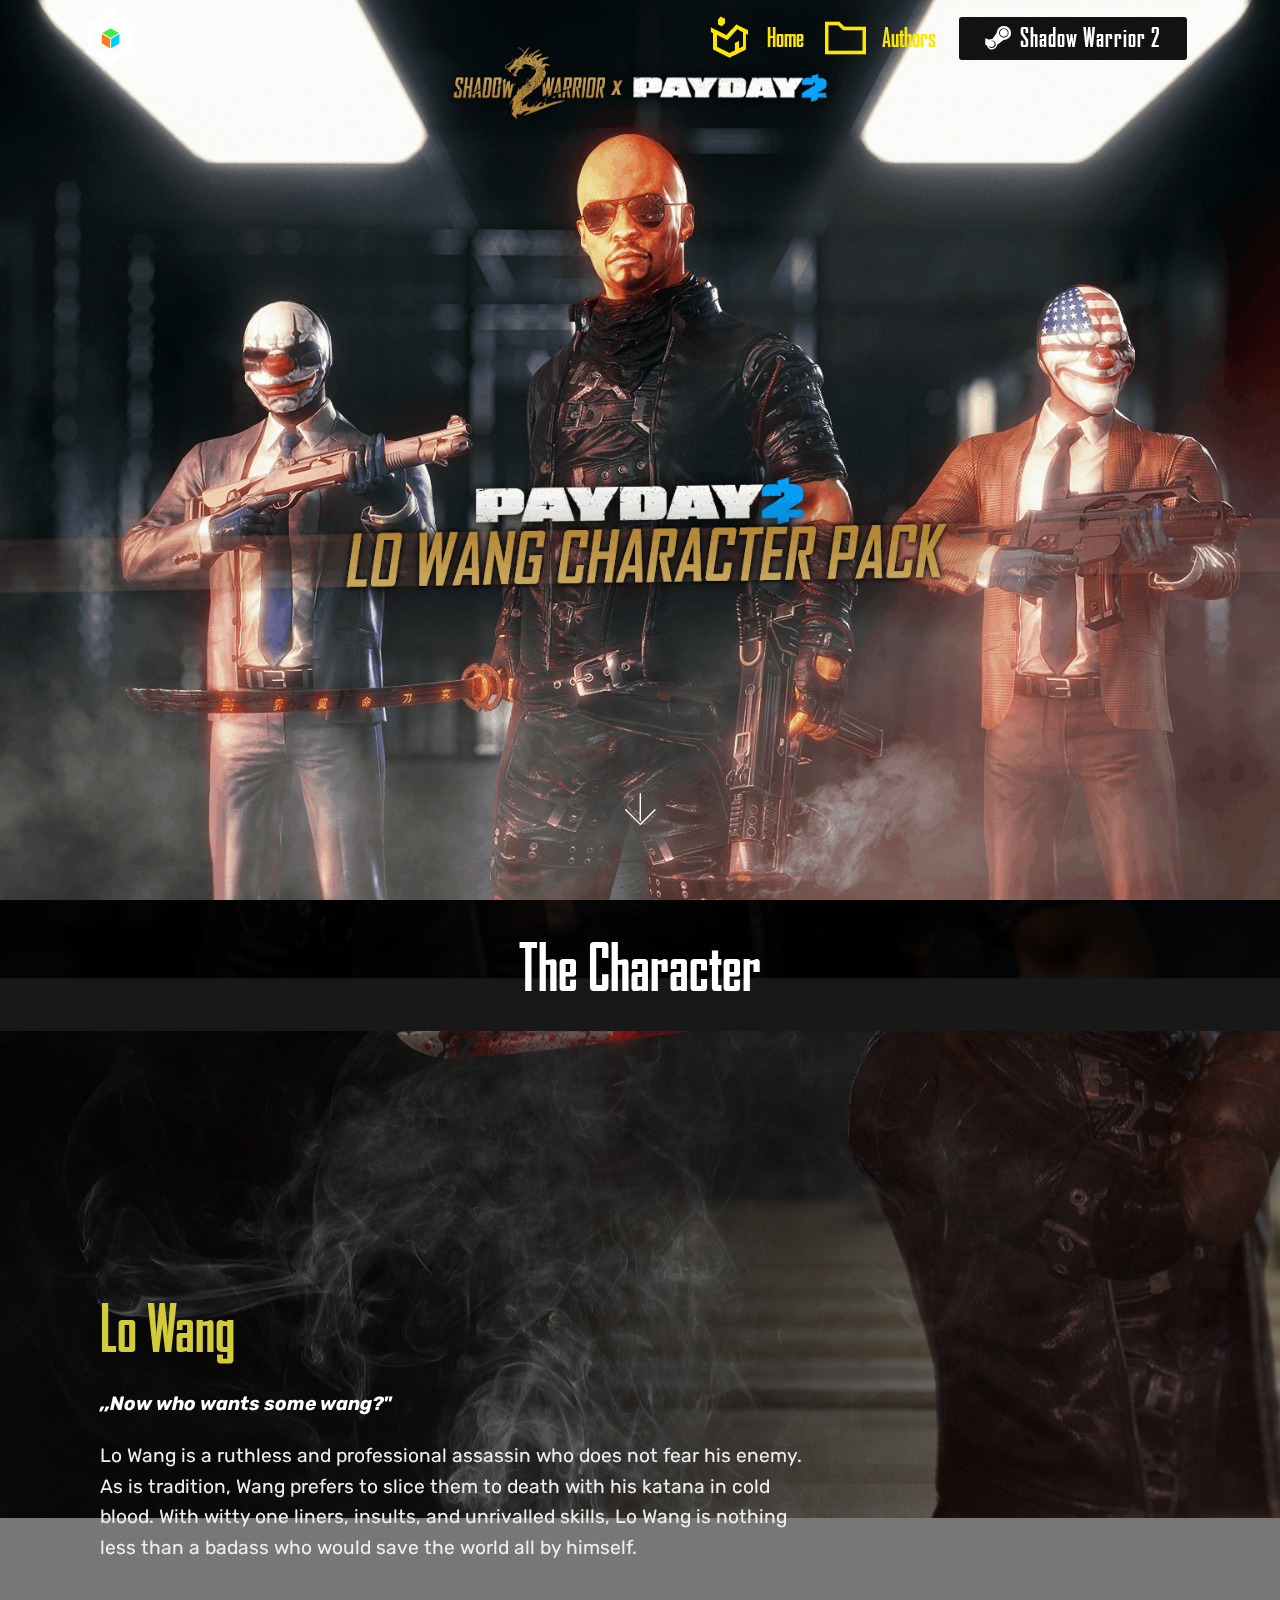
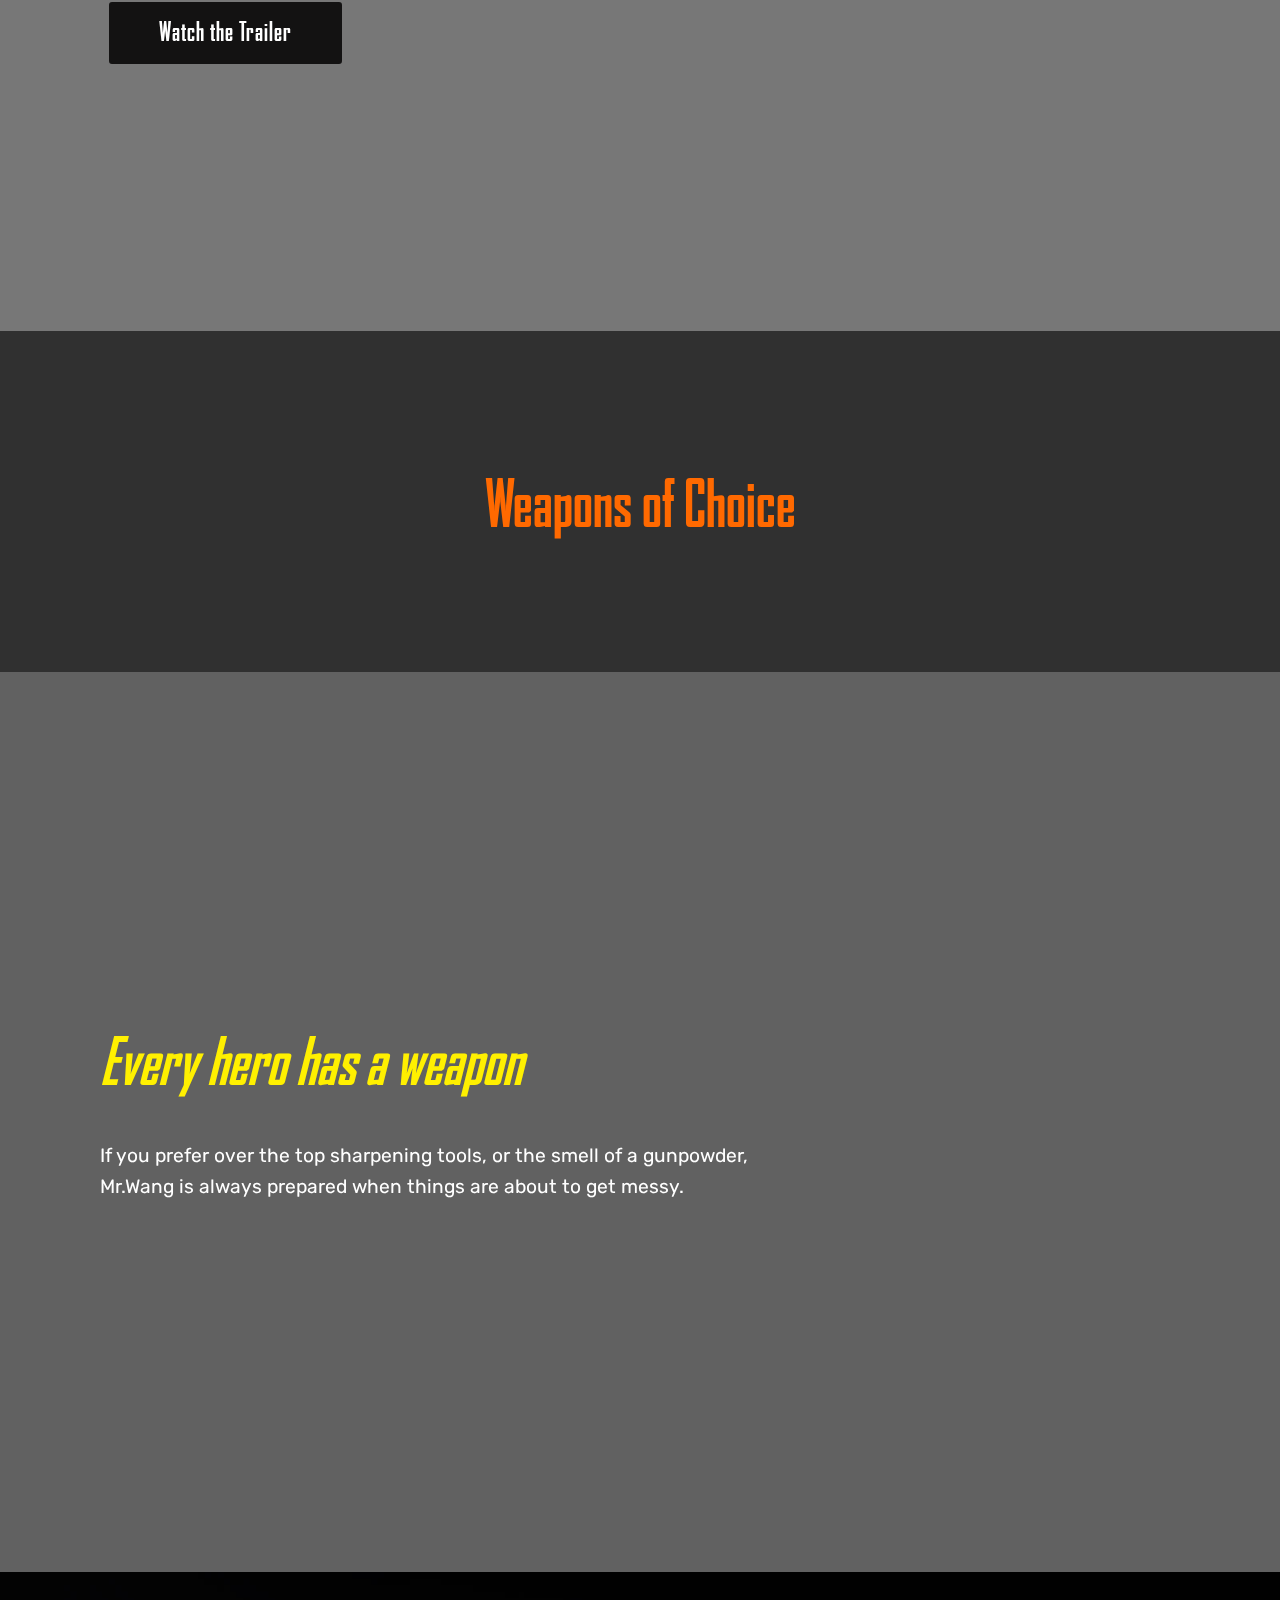
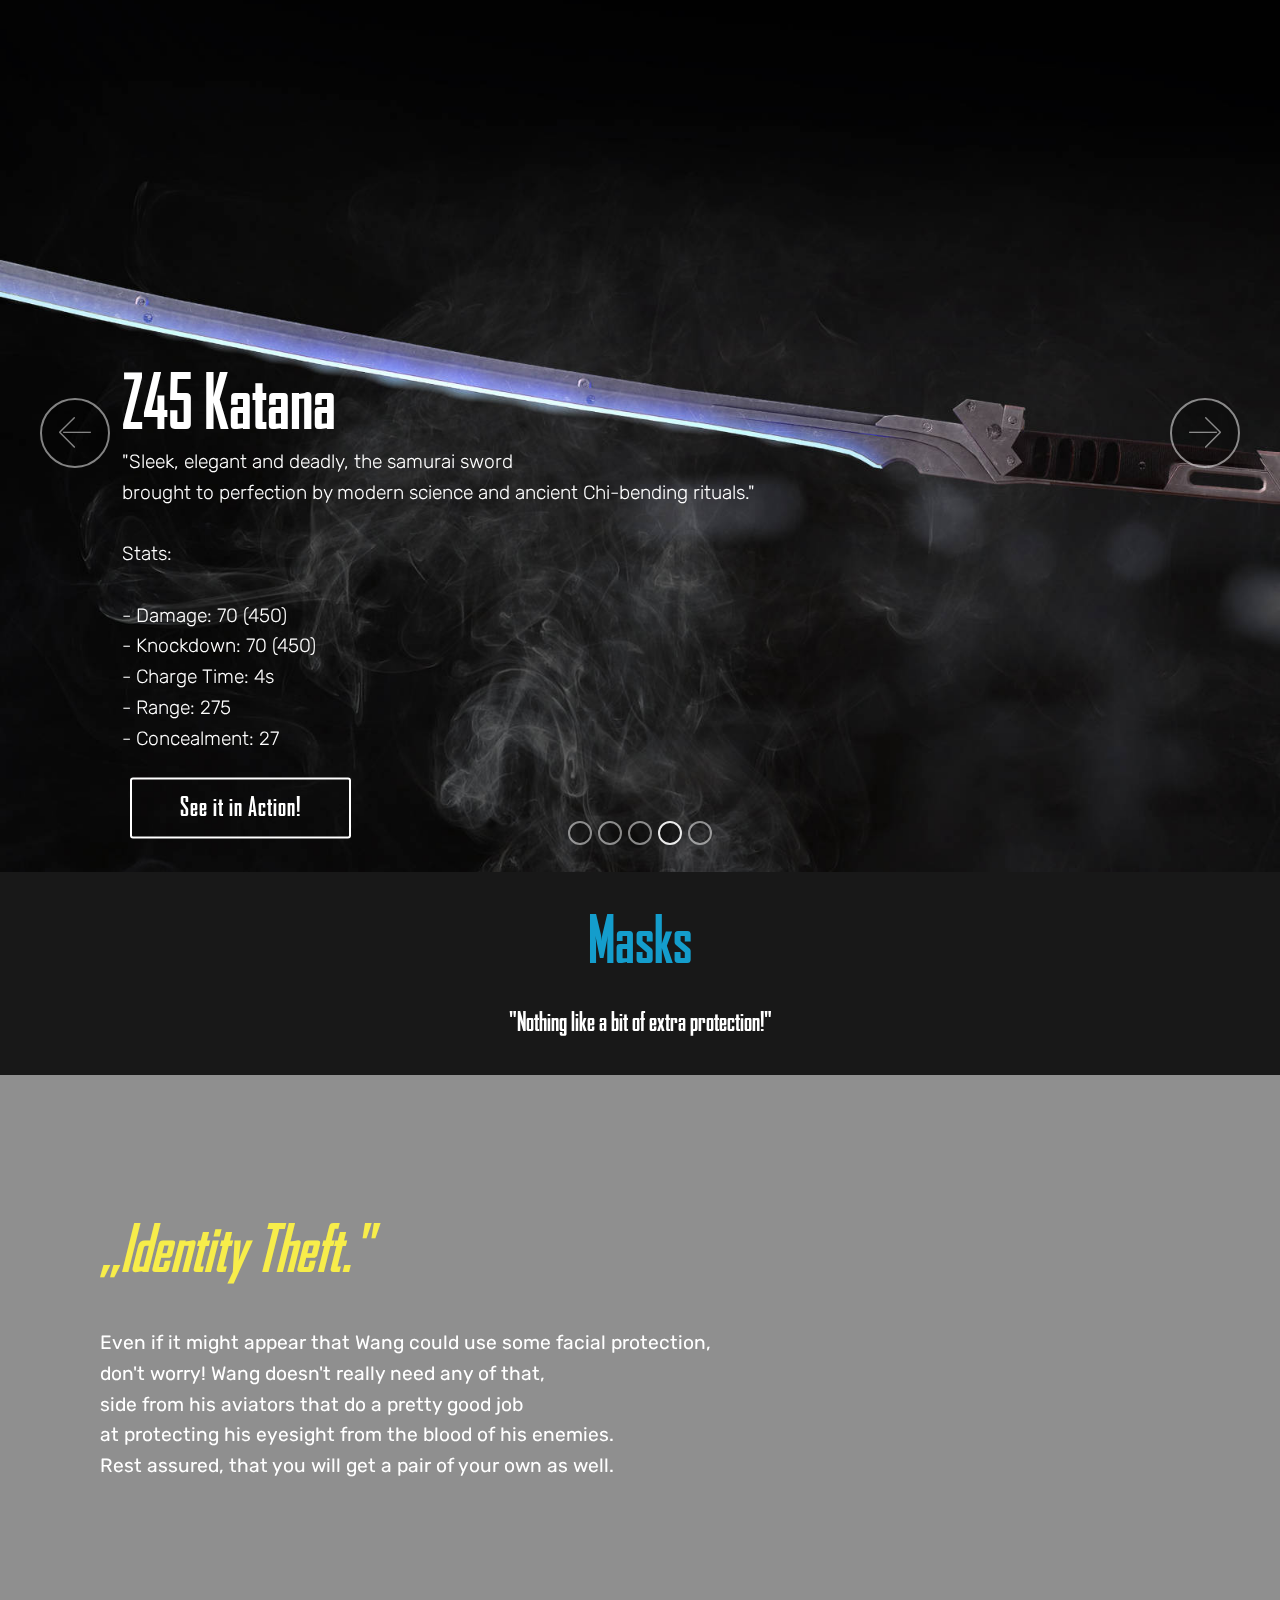
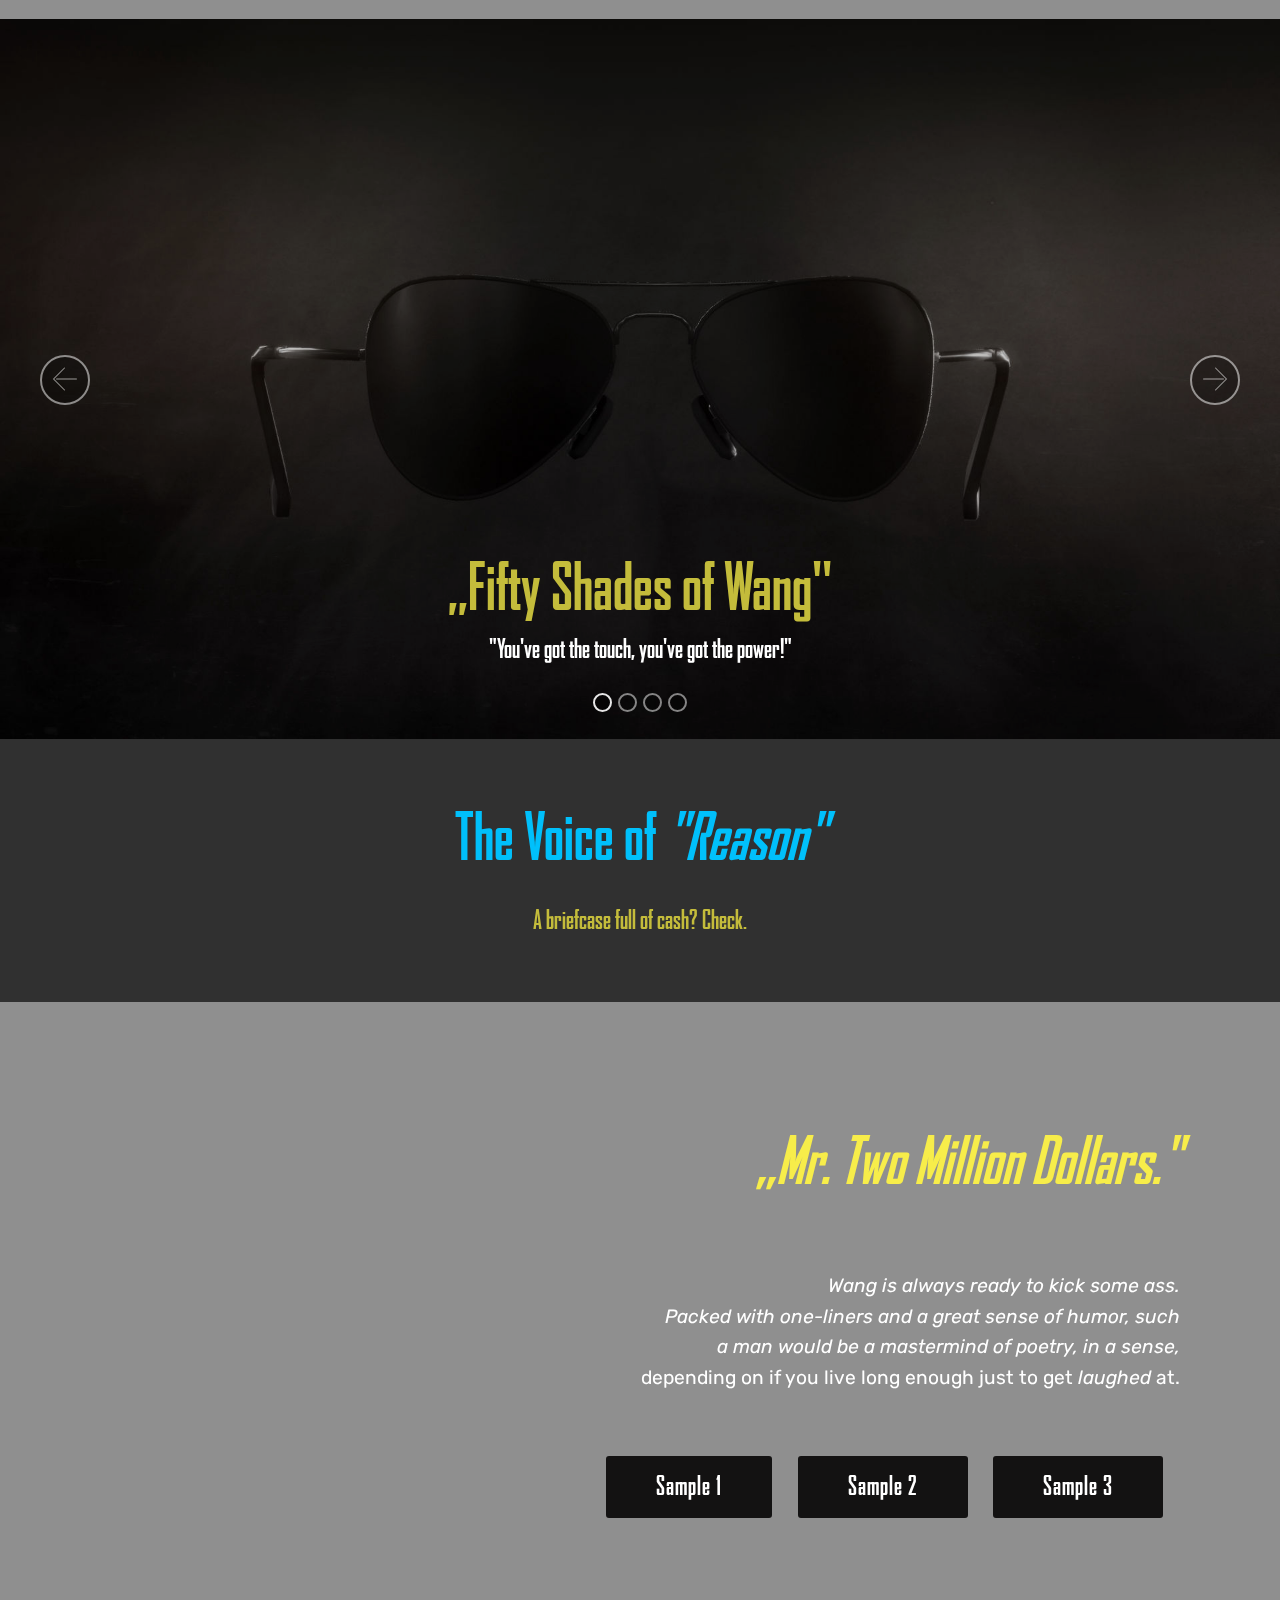
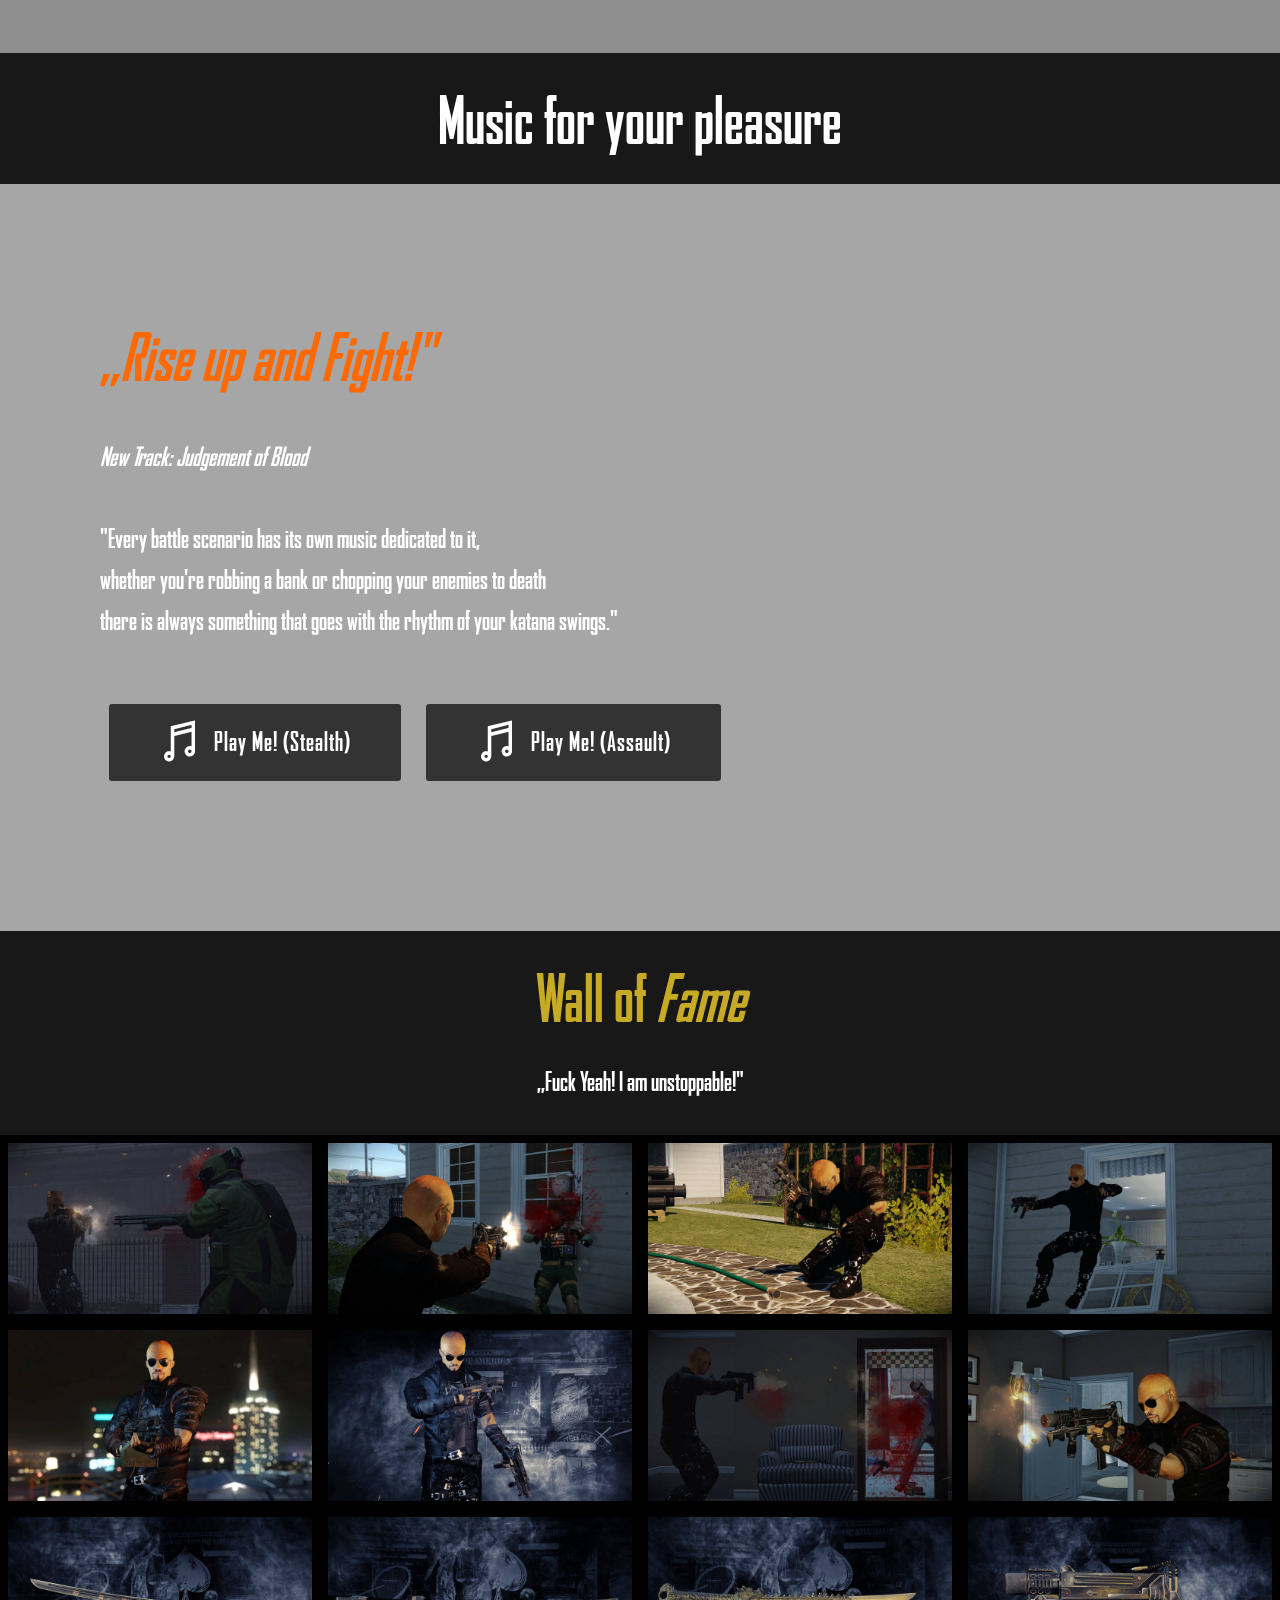
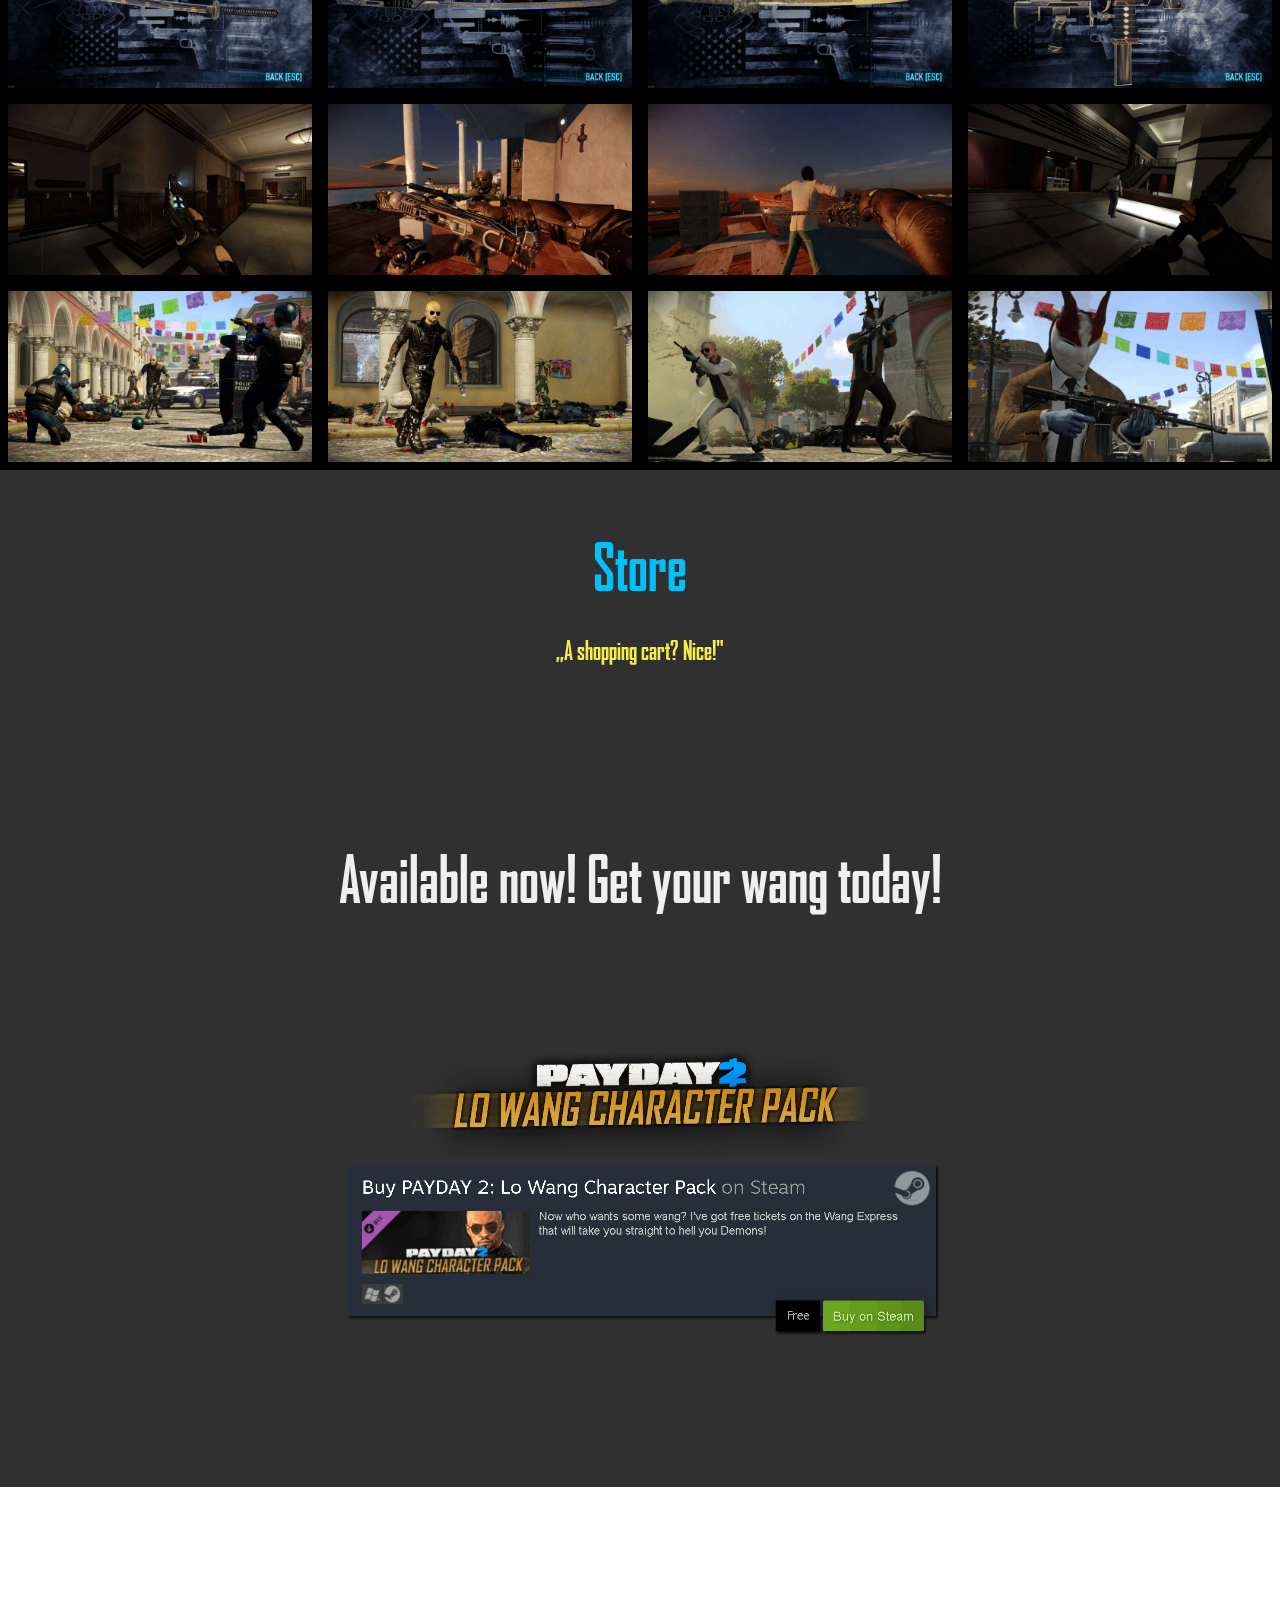
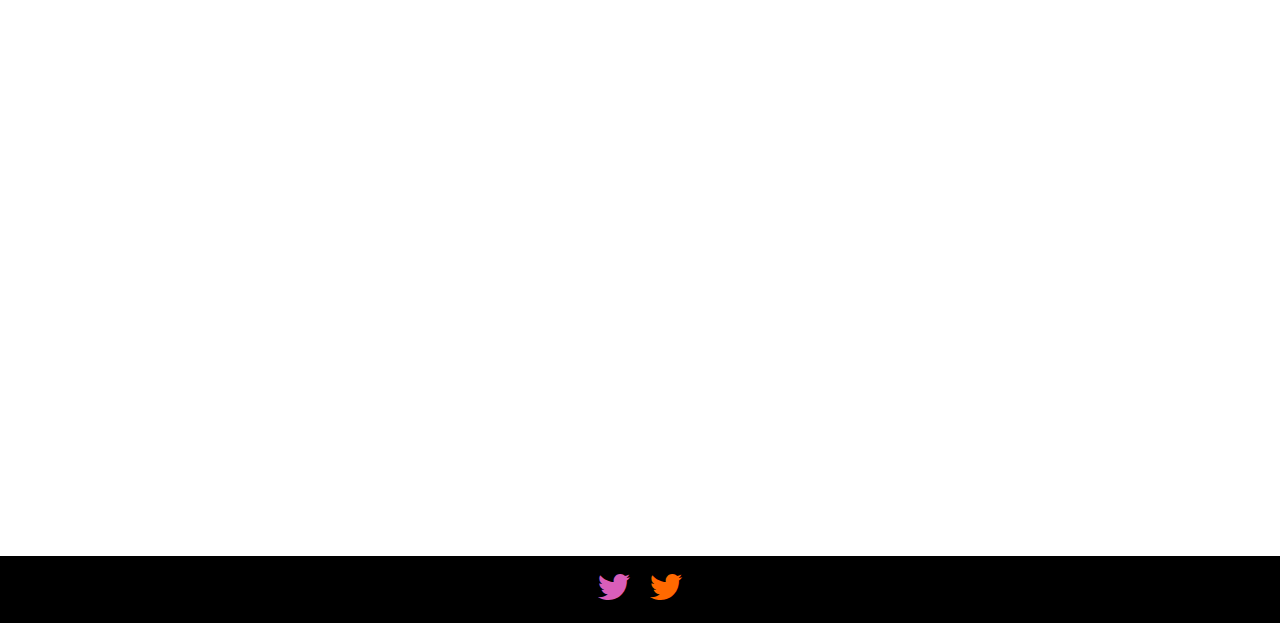
==== commit bc06d601: "Update index.html" ====
--- a/index.html
+++ b/index.html
@@ -2,16 +2,10 @@
 <html  >
 <head>
   <!-- Site made with Mobirise Website Builder v5.0.17, https://mobirise.com -->
-  <meta name="twitter:card" content="PAYDAY 2: Lo Wang Character Pack">
-  <meta property="og:title" content="PAYDAY 2: Lo Wang Character Pack">
-  <meta property="og:description" content="The Path of the Wang is Long and Hard...">
-  <meta property="og:image" content="https://cdn.discordapp.com/attachments/441319027843792906/742413085859512410/social.jpg">
-  <meta property="og:url" content="https://matthelzor.github.io/lo-wang-character-pack/">
-
   <meta charset="UTF-8">
   <meta http-equiv="X-UA-Compatible" content="IE=edge">
   <meta name="generator" content="Mobirise v5.0.17, mobirise.com">
-  <meta name="twitter:card" content="summary_large_image"/>
+  <meta name="twitter:card" content="summary_large_image">
   <meta name="twitter:image:src" content="https://cdn.discordapp.com/attachments/441319027843792906/742413085859512410/social.jpg">
   <meta property="og:image" content="https://cdn.discordapp.com/attachments/441319027843792906/742413085859512410/social.jpg">
   <meta name="twitter:title" content="PAYDAY 2: Lo Wang Character Pack">
@@ -74,7 +68,7 @@
     </nav>
 </section>
 
-<section class="engine"><a href="https://mobirise.info/q">free responsive website templates</a></section><section class="header6 cid-s6SoqXXysK mbr-fullscreen mbr-parallax-background" id="header6-2">
+<section class="engine"><a href="https://mobirise.info/j">website templates</a></section><section class="header6 cid-s6SoqXXysK mbr-fullscreen mbr-parallax-background" id="header6-2">
 
     
 
@@ -84,7 +78,7 @@
     <div class="container">
         <div class="row justify-content-md-center">
             <div class="mbr-white col-md-10">
-<audio controls="" loop="" autoplay="autoplay" hidden="hidden"> <source src="serenity.mp3" type="audio/mpeg" "=""> </audio>                
+<audio controls="" loop="" autoplay="autoplay" hidden="hidden"> <source src="serenity.mp3" type="audio/mpeg" "=""> </audio>                     
                 <p class="mbr-text align-center pb-3 mbr-fonts-style display-7"></p>
                 
             </div>
@@ -142,7 +136,7 @@
 
     
 
-    <div class="mbr-overlay" style="opacity: 0.9; background-color: rgb(0, 0, 0);">
+    <div class="mbr-overlay" style="opacity: 0.8; background-color: rgb(0, 0, 0);">
     </div>
 
     <div class="container">
@@ -178,17 +172,17 @@
     
 </section>
 
-<section class="carousel slide cid-s6TGI4PIcu" data-interval="false" id="slider1-k">
-
-    
-
-    <div class="full-screen"><div class="mbr-slider slide carousel" data-keyboard="false" data-ride="carousel" data-interval="8000" data-pause="true"><ol class="carousel-indicators"><li data-app-prevent-settings="" data-target="#slider1-k" data-slide-to="0"></li><li data-app-prevent-settings="" data-target="#slider1-k" class=" active" data-slide-to="1"></li><li data-app-prevent-settings="" data-target="#slider1-k" data-slide-to="2"></li><li data-app-prevent-settings="" data-target="#slider1-k" data-slide-to="3"></li><li data-app-prevent-settings="" data-target="#slider1-k" data-slide-to="4"></li></ol><div class="carousel-inner" role="listbox"><div class="carousel-item slider-fullscreen-image" data-bg-video-slide="false" style="background-image: url(assets/images/deckard-2000x1125.jpg);"><div class="container container-slide"><div class="image_wrapper"><div class="mbr-overlay" style="opacity: 0;"></div><img src="assets/images/deckard-2000x1125.jpg" alt="" title=""><div class="carousel-caption justify-content-center"><div class="col-10 align-left"><h2 class="mbr-fonts-style display-1"><br>Deck-Ard<br></h2><p class="lead mbr-text mbr-fonts-style display-5"><em>,,A six shooter of the future!"</em><br><em>*Available as Secondary Pistol / Akimbo Weapon!<br></em><br>Available Mods:<br><em>- Overclocked Plasma Accelerator<br>- Balanced Plasma Accelerator<br>- Zilla Enterprises A1M-N003 Laser Sight<br>- Customizable Sight</em><br><br><em>Stats:<br>- Magazine: 8<br>- Total Ammo: 64<br>- Rate of Fire: 380<br>- Damage: 160<br>- Accuracy: 84<br>- Stability: 24<br>- Concealment: 25<br>- Threat: 11<br>- Reload Time: 2.3s<br></em><br></p><div class="mbr-section-btn" buttons="0"> <a class="btn display-4 btn-white-outline" href="assets/images/deck-ard.gif" target="_blank">See it in Action!</a></div></div></div></div></div></div><div class="carousel-item slider-fullscreen-image active" data-bg-video-slide="false" style="background-image: url(assets/images/sidekicker-1-2000x1125.jpg);"><div class="container container-slide"><div class="image_wrapper"><div class="mbr-overlay" style="opacity: 0;"></div><img src="assets/images/sidekicker-1-2000x1125.jpg" alt="" title=""><div class="carousel-caption justify-content-center"><div class="col-10 align-left"><h2 class="mbr-fonts-style display-1">Sidekick</h2><p class="lead mbr-text mbr-fonts-style display-5"><em>Wang's personal favourite "Spray N' Pray"</em><br><em>disinfectant for anyone who stands in his way.</em><br><br><em>*Available as secondary SMG / Akimbo Weapon!
+<section class="carousel slide cid-s7lC0JXCIJ" data-interval="false" id="slider1-1j">
+
+    
+
+    <div class="full-screen"><div class="mbr-slider slide carousel" data-keyboard="false" data-ride="carousel" data-interval="8000" data-pause="true"><ol class="carousel-indicators"><li data-app-prevent-settings="" data-target="#slider1-1j" data-slide-to="0"></li><li data-app-prevent-settings="" data-target="#slider1-1j" data-slide-to="1"></li><li data-app-prevent-settings="" data-target="#slider1-1j" data-slide-to="2"></li><li data-app-prevent-settings="" data-target="#slider1-1j" class=" active" data-slide-to="3"></li><li data-app-prevent-settings="" data-target="#slider1-1j" data-slide-to="4"></li></ol><div class="carousel-inner" role="listbox"><div class="carousel-item slider-fullscreen-image" data-bg-video-slide="false" style="background-image: url(assets/images/deckard-2000x1125.jpg);"><div class="container container-slide"><div class="image_wrapper"><div class="mbr-overlay" style="opacity: 0;"></div><img src="assets/images/deckard-2000x1125.jpg" alt="" title=""><div class="carousel-caption justify-content-center"><div class="col-10 align-left"><h2 class="mbr-fonts-style display-1"><br>Deck-Ard<br></h2><p class="lead mbr-text mbr-fonts-style display-5"><em>,,A six shooter of the future!"</em><br><em>*Available as Secondary Pistol / Akimbo Weapon!<br></em><br>Available Mods:<br><em>- Overclocked Plasma Accelerator<br>- Balanced Plasma Accelerator<br>- Zilla Enterprises A1M-N003 Laser Sight<br>- Customizable Sight</em><br><br><em>Stats:<br>- Magazine: 8<br>- Total Ammo: 64<br>- Rate of Fire: 380<br>- Damage: 160<br>- Accuracy: 84<br>- Stability: 24<br>- Concealment: 25<br>- Threat: 11<br>- Reload Time: 2.3s<br></em><br></p><div class="mbr-section-btn" buttons="0"> <a class="btn display-4 btn-white-outline" href="assets/images/deck-ard.gif" target="_blank">See it in Action!</a></div></div></div></div></div></div><div class="carousel-item slider-fullscreen-image" data-bg-video-slide="false" style="background-image: url(assets/images/sidekicker-1-2000x1125.jpg);"><div class="container container-slide"><div class="image_wrapper"><div class="mbr-overlay" style="opacity: 0;"></div><img src="assets/images/sidekicker-1-2000x1125.jpg" alt="" title=""><div class="carousel-caption justify-content-center"><div class="col-10 align-left"><h2 class="mbr-fonts-style display-1">Sidekick</h2><p class="lead mbr-text mbr-fonts-style display-5"><em>Wang's personal favourite "Spray N' Pray"</em><br><em>disinfectant for anyone who stands in his way.</em><br><br><em>*Available as secondary SMG / Akimbo Weapon!
 <br></em>
 <br>Available Mods:
 <br>- Long Wang Barrel<br>- Triad Barrel<br>- Extended Stock<br>
 <br>Stats:
 <br>- Magazine: 32&nbsp;<br>- Total Ammo: 160&nbsp;<br>- Rate of Fire: 1000&nbsp;<br>- Damage: 58<br>- Accuracy: 52<br>- Stability: 72<br>- Concealment: 23<br>- Threat: 12<br>- Reload Time: 3.5s<em><br></em></p><div class="mbr-section-btn" buttons="0"> <a class="btn display-4 btn-white-outline" href="assets/images/sidekick.gif" target="_blank">See it in Action!</a></div></div></div></div></div></div><div class="carousel-item slider-fullscreen-image" data-bg-video-slide="false" style="background-image: url(assets/images/chop-chop-2000x1125.jpg);"><div class="container container-slide"><div class="image_wrapper"><div class="mbr-overlay" style="opacity: 0;"></div><img src="assets/images/chop-chop-2000x1125.jpg" alt="" title=""><div class="carousel-caption justify-content-center"><div class="col-10 align-left"><h2 class="mbr-fonts-style display-1"><br><br><br><br><br>Lil' Wang</h2><p class="lead mbr-text mbr-fonts-style display-5"><br>"Chop chop, Motherfuckers!"<em><br></em><br><em>Stats:
-<br></em><br>- Damage: 70 (450)<br>- Knockdown: 70 (450)<br>- Charge Time: 4s&nbsp;<br>- Range: 275&nbsp;<br>- Concealment: 27&nbsp;<br></p><div class="mbr-section-btn" buttons="0"> <a class="btn btn-white-outline display-4" href="assets/images/lilwang.gif" target="_blank">See it in Action!</a></div></div></div></div></div></div><div class="carousel-item slider-fullscreen-image" data-bg-video-slide="false" style="background-image: url(assets/images/glow-blow-2000x1125.jpg);"><div class="container container-slide"><div class="image_wrapper"><div class="mbr-overlay" style="opacity: 0;"></div><img src="assets/images/glow-blow-2000x1125.jpg" alt="" title=""><div class="carousel-caption justify-content-center"><div class="col-10 align-left"><h2 class="mbr-fonts-style display-1"><br><br><br><br><br>Z45 Katana</h2><p class="lead mbr-text mbr-fonts-style display-5">"Sleek, elegant and deadly, the samurai sword<br> brought to perfection by modern science and ancient Chi-bending rituals."&nbsp;<br><br>Stats:<br><br>- Damage: 70 (450)
+<br></em><br>- Damage: 70 (450)<br>- Knockdown: 70 (450)<br>- Charge Time: 4s&nbsp;<br>- Range: 275&nbsp;<br>- Concealment: 27&nbsp;<br></p><div class="mbr-section-btn" buttons="0"> <a class="btn btn-white-outline display-4" href="assets/images/lilwang.gif" target="_blank">See it in Action!</a></div></div></div></div></div></div><div class="carousel-item slider-fullscreen-image active" data-bg-video-slide="false" style="background-image: url(assets/images/glow-blow-2000x1125.jpg);"><div class="container container-slide"><div class="image_wrapper"><img src="assets/images/glow-blow-2000x1125.jpg" alt="" title=""><div class="carousel-caption justify-content-center"><div class="col-10 align-left"><h2 class="mbr-fonts-style display-1"><br><br><br><br><br>Z45 Katana</h2><p class="lead mbr-text mbr-fonts-style display-5">"Sleek, elegant and deadly, the samurai sword<br> brought to perfection by modern science and ancient Chi-bending rituals."&nbsp;<br><br>Stats:<br><br>- Damage: 70 (450)
 <br>- Knockdown: 70 (450)
 <br>- Charge Time: 4s 
 <br>- Range: 275 
@@ -199,7 +193,7 @@
 <br>- Knockdown: 70 (450) 
 <br>- Charge Time: 4s 
 <br>- Range: 275 
-<br>- Concealment: 27<br></p><div class="mbr-section-btn" buttons="0"> <a class="btn btn-white-outline display-4" href="assets/images/ryuken.gif" target="_blank">See it in Action!</a></div></div></div></div></div></div></div><a data-app-prevent-settings="" class="carousel-control carousel-control-prev" role="button" data-slide="prev" href="#slider1-k"><span aria-hidden="true" class="mbri-left mbr-iconfont"></span><span class="sr-only">Previous</span></a><a data-app-prevent-settings="" class="carousel-control carousel-control-next" role="button" data-slide="next" href="#slider1-k"><span aria-hidden="true" class="mbri-right mbr-iconfont"></span><span class="sr-only">Next</span></a></div></div>
+<br>- Concealment: 27<br></p><div class="mbr-section-btn" buttons="0"> <a class="btn btn-white-outline display-4" href="assets/images/ryuken.gif" target="_blank">See it in Action!</a></div></div></div></div></div></div></div><a data-app-prevent-settings="" class="carousel-control carousel-control-prev" role="button" data-slide="prev" href="#slider1-1j"><span aria-hidden="true" class="mbri-left mbr-iconfont"></span><span class="sr-only">Previous</span></a><a data-app-prevent-settings="" class="carousel-control carousel-control-next" role="button" data-slide="next" href="#slider1-1j"><span aria-hidden="true" class="mbri-right mbr-iconfont"></span><span class="sr-only">Next</span></a></div></div>
 
 </section>
 
@@ -215,7 +209,7 @@
             <div class="col-md-10 align-center">
                 <h1 class="mbr-section-title mbr-bold pb-3 mbr-fonts-style display-2"><span style="font-weight: normal;">Masks</span><br></h1>
                 
-                <p class="mbr-text pb-3 mbr-fonts-style display-4">,,Nothing like a extra protection!"</p>
+                <p class="mbr-text pb-3 mbr-fonts-style display-4">"Nothing like a bit of extra protection!"</p>
                 
             </div>
         </div>
@@ -245,11 +239,11 @@
 
 <section class="carousel slide cid-s708IkuGPX" id="slider3-r">
     
-    <div class="carousel slide" data-ride="carousel" id="s7hh23jkfO">
+    <div class="carousel slide" data-ride="carousel" id="s7mq9KR8T9">
         <ol class="carousel-indicators">
-            <li data-slide-to="0" class="active" data-target="#s7hh23jkfO"></li>
-            <li data-slide-to="1" data-target="#s7hh23jkfO"></li>
-            <li data-slide-to="2" data-target="#s7hh23jkfO"></li><li data-slide-to="3" data-target="#s7hh23jkfO"></li>
+            <li data-slide-to="0" class="active" data-target="#s7mq9KR8T9"></li>
+            <li data-slide-to="1" data-target="#s7mq9KR8T9"></li>
+            <li data-slide-to="2" data-target="#s7mq9KR8T9"></li><li data-slide-to="3" data-target="#s7mq9KR8T9"></li>
         </ol>
         <div class="carousel-inner">
             
@@ -296,11 +290,11 @@
                 </div>
             </div>
         </div>
-        <a class="carousel-control carousel-control-prev" role="button" data-slide="prev" href="#s7hh23jkfO">
+        <a class="carousel-control carousel-control-prev" role="button" data-slide="prev" href="#s7mq9KR8T9">
             <span class="mbri-left mbr-iconfont" aria-hidden="true"></span>
             <span class="sr-only">Poprzednie</span>
         </a>
-        <a class="carousel-control carousel-control-next" role="button" data-slide="next" href="#s7hh23jkfO">
+        <a class="carousel-control carousel-control-next" role="button" data-slide="next" href="#s7mq9KR8T9">
             <span class="mbri-right mbr-iconfont" aria-hidden="true"></span>
             <span class="sr-only">Następne</span>
         </a>
@@ -311,7 +305,7 @@
 
     
 
-    <div class="mbr-overlay" style="opacity: 0.6; background-color: rgb(0, 0, 0);">
+    <div class="mbr-overlay" style="opacity: 0.8; background-color: rgb(0, 0, 0);">
     </div>
 
     <div class="container">
@@ -340,7 +334,7 @@
             
             <h1 class="mbr-section-title py-3 mbr-fonts-style display-2"><em>,,Mr. Two Million Dollars."</em></h1>
             <p class="mbr-text py-3 mbr-fonts-style display-5"><br><em>Wang is always ready to kick some ass.</em><br><em>Packed with one-liners and a great sense of humor, such</em><br><em>a man would be a mastermind of poetry, in a sense,</em><br>depending on if you live long enough just to get <em>laughed </em>at.<br></p>
-            <div class="mbr-section-btn py-4"><a class="btn btn-md btn-primary display-4" href="assets/files/dominated.wav" target="_blank">Sample 1</a> <a class="btn btn-md btn-primary display-4" href="assets/files/dominated2.wav" target="_blank">Sample 2</a> <a class="btn btn-md btn-primary display-4" href="assets/files/sample3.wav" target="_blank">Sample 3</a></div>
+            <div class="mbr-section-btn py-4"><a class="btn btn-md btn-primary display-4" href="assets/files/dominated.ogg" target="_blank">Sample 1</a> <a class="btn btn-md btn-primary display-4" href="assets/files/dominated2.ogg" target="_blank">Sample 2</a> <a class="btn btn-md btn-primary display-4" href="assets/files/sample3.ogg" target="_blank">Sample 3</a></div>
         </div>
     </div>
 
@@ -351,7 +345,7 @@
 
     
 
-    <div class="mbr-overlay" style="opacity: 0.8; background-color: rgb(0, 0, 0);">
+    <div class="mbr-overlay" style="opacity: 0.9; background-color: rgb(0, 0, 0);">
     </div>
 
     <div class="container">
@@ -379,7 +373,7 @@
         <div class="media-container-column mbr-white col-md-12">
             
             <h1 class="mbr-section-title py-3 mbr-fonts-style display-2"><em>,,Rise up and Fight!"</em></h1>
-            <p class="mbr-text py-3 mbr-fonts-style display-4"><strong><em>New Track: Judgement of Blood<br></em></strong><br>,,Every battle scenario has its own music dedicated to it,<br>whether you're robbing a bank or chopping your enemies to death <br>there is always something that goes with the rhythm<br> of your katana swings."</p>
+            <p class="mbr-text py-3 mbr-fonts-style display-4"><strong><em>New Track: Judgement of Blood<br></em></strong><br>"Every battle scenario has its own music dedicated to it,<br>whether you're robbing a bank or chopping your enemies to death <br> there is always something that goes with the rhythm of your katana swings."</p>
             <div class="mbr-section-btn py-4"><a class="btn btn-md btn-black display-4" href="assets/files/stealth.ogg" target="_blank"><span class="mobi-mbri mobi-mbri-music mbr-iconfont mbr-iconfont-btn"></span>Play Me! (Stealth)</a> <a class="btn btn-md btn-black display-4" href="assets/files/assault.ogg" target="_blank"><span class="mobi-mbri mobi-mbri-music mbr-iconfont mbr-iconfont-btn"></span>Play Me! (Assault)</a></div>
         </div>
     </div>
@@ -412,7 +406,7 @@
     
 
     <div>
-        <div><!-- Filter --><!-- Gallery --><div class="mbr-gallery-row"><div class="mbr-gallery-layout-default"><div><div><div class="mbr-gallery-item mbr-gallery-item--p1" data-video-url="false" data-tags="Niesamowite"><div href="#lb-gallery3-z" data-slide-to="0" data-toggle="modal"><img src="assets/images/20200804233829-1-1920x1080-800x450.jpg" alt="" title=""><span class="icon-focus"></span></div></div><div class="mbr-gallery-item mbr-gallery-item--p1" data-video-url="false" data-tags="Wrażliwe"><div href="#lb-gallery3-z" data-slide-to="1" data-toggle="modal"><img src="assets/images/wang3-1920x1080-800x450.jpg" alt="" title=""><span class="icon-focus"></span></div></div><div class="mbr-gallery-item mbr-gallery-item--p1" data-video-url="false" data-tags="Twórcze"><div href="#lb-gallery3-z" data-slide-to="2" data-toggle="modal"><img src="assets/images/wang5-1920x1080-800x450.jpg" alt="" title=""><span class="icon-focus"></span></div></div><div class="mbr-gallery-item mbr-gallery-item--p1" data-video-url="false" data-tags="Animowane"><div href="#lb-gallery3-z" data-slide-to="3" data-toggle="modal"><img src="assets/images/wang4-1920x1080-800x450.jpg" alt="" title=""><span class="icon-focus"></span></div></div><div class="mbr-gallery-item mbr-gallery-item--p1" data-video-url="false" data-tags="Niesamowite"><div href="#lb-gallery3-z" data-slide-to="4" data-toggle="modal"><img src="assets/images/20200804232950-1-1920x1080-800x450.jpg" alt="" title=""><span class="icon-focus"></span></div></div><div class="mbr-gallery-item mbr-gallery-item--p1" data-video-url="false" data-tags="Niesamowite"><div href="#lb-gallery3-z" data-slide-to="5" data-toggle="modal"><img src="assets/images/20200808150415-1-1920x1080-800x450.jpg" alt="" title=""><span class="icon-focus"></span></div></div><div class="mbr-gallery-item mbr-gallery-item--p1" data-video-url="false" data-tags="Wrażliwe"><div href="#lb-gallery3-z" data-slide-to="6" data-toggle="modal"><img src="assets/images/20200804233355-1-1920x1080-800x450.jpg" alt="" title=""><span class="icon-focus"></span></div></div><div class="mbr-gallery-item mbr-gallery-item--p1" data-video-url="false" data-tags="Animowane"><div href="#lb-gallery3-z" data-slide-to="7" data-toggle="modal"><img src="assets/images/wang2-1920x1080-800x450.jpg" alt="" title=""><span class="icon-focus"></span></div></div><div class="mbr-gallery-item mbr-gallery-item--p1" data-video-url="false" data-tags="Niesamowite"><div href="#lb-gallery3-z" data-slide-to="8" data-toggle="modal"><img src="assets/images/katana1-1920x1080-800x450.jpg" alt="" title=""><span class="icon-focus"></span></div></div><div class="mbr-gallery-item mbr-gallery-item--p1" data-video-url="false" data-tags="Niesamowite"><div href="#lb-gallery3-z" data-slide-to="9" data-toggle="modal"><img src="assets/images/katana3-1920x1080-800x450.jpg" alt="" title=""><span class="icon-focus"></span></div></div><div class="mbr-gallery-item mbr-gallery-item--p1" data-video-url="false" data-tags="Niesamowite"><div href="#lb-gallery3-z" data-slide-to="10" data-toggle="modal"><img src="assets/images/katana2-1920x1080-800x450.jpg" alt="" title=""><span class="icon-focus"></span></div></div><div class="mbr-gallery-item mbr-gallery-item--p1" data-video-url="false" data-tags="Niesamowite"><div href="#lb-gallery3-z" data-slide-to="11" data-toggle="modal"><img src="assets/images/20200808150435-1-1920x1080-800x450.jpg" alt="" title=""><span class="icon-focus"></span></div></div><div class="mbr-gallery-item mbr-gallery-item--p1" data-video-url="false" data-tags="Niesamowite"><div href="#lb-gallery3-z" data-slide-to="12" data-toggle="modal"><img src="assets/images/20200808151306-1-1920x1080-800x450.jpg" alt="" title=""><span class="icon-focus"></span></div></div><div class="mbr-gallery-item mbr-gallery-item--p1" data-video-url="false" data-tags="Niesamowite"><div href="#lb-gallery3-z" data-slide-to="13" data-toggle="modal"><img src="assets/images/20200810122609-1-1920x1080-800x450.jpg" alt="" title=""><span class="icon-focus"></span></div></div><div class="mbr-gallery-item mbr-gallery-item--p1" data-video-url="false" data-tags="Niesamowite"><div href="#lb-gallery3-z" data-slide-to="14" data-toggle="modal"><img src="assets/images/20200810133602-1-1920x1080-800x450.jpg" alt="" title=""><span class="icon-focus"></span></div></div><div class="mbr-gallery-item mbr-gallery-item--p1" data-video-url="false" data-tags="Niesamowite"><div href="#lb-gallery3-z" data-slide-to="15" data-toggle="modal"><img src="assets/images/20200808151651-1-1920x1080-800x450-800x450.jpg" alt="" title=""><span class="icon-focus"></span></div></div></div></div><div class="clearfix"></div></div></div><!-- Lightbox --><div data-app-prevent-settings="" class="mbr-slider modal fade carousel slide" tabindex="-1" data-keyboard="true" data-interval="false" id="lb-gallery3-z"><div class="modal-dialog"><div class="modal-content"><div class="modal-body"><div class="carousel-inner"><div class="carousel-item"><img src="assets/images/20200804233829-1-1920x1080.jpg" alt="" title=""></div><div class="carousel-item"><img src="assets/images/wang3-1920x1080.jpg" alt="" title=""></div><div class="carousel-item"><img src="assets/images/wang5-1920x1080.jpg" alt="" title=""></div><div class="carousel-item"><img src="assets/images/wang4-1920x1080.jpg" alt="" title=""></div><div class="carousel-item"><img src="assets/images/20200804232950-1-1920x1080.jpg" alt="" title=""></div><div class="carousel-item"><img src="assets/images/20200808150415-1-1920x1080.jpg" alt="" title=""></div><div class="carousel-item"><img src="assets/images/20200804233355-1-1920x1080.jpg" alt="" title=""></div><div class="carousel-item"><img src="assets/images/wang2-1920x1080.jpg" alt="" title=""></div><div class="carousel-item active"><img src="assets/images/katana1-1920x1080.jpg" alt="" title=""></div><div class="carousel-item"><img src="assets/images/katana3-1920x1080.jpg" alt="" title=""></div><div class="carousel-item"><img src="assets/images/katana2-1920x1080.jpg" alt="" title=""></div><div class="carousel-item"><img src="assets/images/20200808150435-1-1920x1080.jpg" alt="" title=""></div><div class="carousel-item"><img src="assets/images/20200808151306-1-1920x1080.jpg" alt="" title=""></div><div class="carousel-item"><img src="assets/images/20200810122609-1-1920x1080.jpg" alt="" title=""></div><div class="carousel-item"><img src="assets/images/20200810133602-1-1920x1080.jpg" alt="" title=""></div><div class="carousel-item"><img src="assets/images/20200808151651-1-1920x1080-800x450.jpg" alt="" title=""></div></div><a class="carousel-control carousel-control-prev" role="button" data-slide="prev" href="#lb-gallery3-z"><span class="mbri-left mbr-iconfont" aria-hidden="true"></span><span class="sr-only">Previous</span></a><a class="carousel-control carousel-control-next" role="button" data-slide="next" href="#lb-gallery3-z"><span class="mbri-right mbr-iconfont" aria-hidden="true"></span><span class="sr-only">Next</span></a><a class="close" href="#" role="button" data-dismiss="modal"><span class="sr-only">Close</span></a></div></div></div></div></div>
+        <div><!-- Filter --><!-- Gallery --><div class="mbr-gallery-row"><div class="mbr-gallery-layout-default"><div><div><div class="mbr-gallery-item mbr-gallery-item--p1" data-video-url="false" data-tags="Niesamowite"><div href="#lb-gallery3-z" data-slide-to="0" data-toggle="modal"><img src="assets/images/20200804233829-1-1920x1080-800x450.jpg" alt="" title=""><span class="icon-focus"></span></div></div><div class="mbr-gallery-item mbr-gallery-item--p1" data-video-url="false" data-tags="Wrażliwe"><div href="#lb-gallery3-z" data-slide-to="1" data-toggle="modal"><img src="assets/images/wang3-1920x1080-800x450.jpg" alt="" title=""><span class="icon-focus"></span></div></div><div class="mbr-gallery-item mbr-gallery-item--p1" data-video-url="false" data-tags="Twórcze"><div href="#lb-gallery3-z" data-slide-to="2" data-toggle="modal"><img src="assets/images/wang5-1920x1080-800x450.jpg" alt="" title=""><span class="icon-focus"></span></div></div><div class="mbr-gallery-item mbr-gallery-item--p1" data-video-url="false" data-tags="Animowane"><div href="#lb-gallery3-z" data-slide-to="3" data-toggle="modal"><img src="assets/images/wang4-1920x1080-800x450.jpg" alt="" title=""><span class="icon-focus"></span></div></div><div class="mbr-gallery-item mbr-gallery-item--p1" data-video-url="false" data-tags="Niesamowite"><div href="#lb-gallery3-z" data-slide-to="4" data-toggle="modal"><img src="assets/images/20200804232950-1-1920x1080-800x450.jpg" alt="" title=""><span class="icon-focus"></span></div></div><div class="mbr-gallery-item mbr-gallery-item--p1" data-video-url="false" data-tags="Niesamowite"><div href="#lb-gallery3-z" data-slide-to="5" data-toggle="modal"><img src="assets/images/20200808150415-1-1920x1080-800x450.jpg" alt="" title=""><span class="icon-focus"></span></div></div><div class="mbr-gallery-item mbr-gallery-item--p1" data-video-url="false" data-tags="Wrażliwe"><div href="#lb-gallery3-z" data-slide-to="6" data-toggle="modal"><img src="assets/images/20200804233355-1-1920x1080-800x450.jpg" alt="" title=""><span class="icon-focus"></span></div></div><div class="mbr-gallery-item mbr-gallery-item--p1" data-video-url="false" data-tags="Animowane"><div href="#lb-gallery3-z" data-slide-to="7" data-toggle="modal"><img src="assets/images/wang2-1920x1080-800x450.jpg" alt="" title=""><span class="icon-focus"></span></div></div><div class="mbr-gallery-item mbr-gallery-item--p1" data-video-url="false" data-tags="Niesamowite"><div href="#lb-gallery3-z" data-slide-to="8" data-toggle="modal"><img src="assets/images/katana1-1920x1080-800x450.jpg" alt="" title=""><span class="icon-focus"></span></div></div><div class="mbr-gallery-item mbr-gallery-item--p1" data-video-url="false" data-tags="Niesamowite"><div href="#lb-gallery3-z" data-slide-to="9" data-toggle="modal"><img src="assets/images/katana3-1920x1080-800x450.jpg" alt="" title=""><span class="icon-focus"></span></div></div><div class="mbr-gallery-item mbr-gallery-item--p1" data-video-url="false" data-tags="Niesamowite"><div href="#lb-gallery3-z" data-slide-to="10" data-toggle="modal"><img src="assets/images/katana2-1920x1080-800x450.jpg" alt="" title=""><span class="icon-focus"></span></div></div><div class="mbr-gallery-item mbr-gallery-item--p1" data-video-url="false" data-tags="Niesamowite"><div href="#lb-gallery3-z" data-slide-to="11" data-toggle="modal"><img src="assets/images/20200808150435-1-1920x1080-800x450.jpg" alt="" title=""><span class="icon-focus"></span></div></div><div class="mbr-gallery-item mbr-gallery-item--p1" data-video-url="false" data-tags="Niesamowite"><div href="#lb-gallery3-z" data-slide-to="12" data-toggle="modal"><img src="assets/images/20200808151306-1-1920x1080-800x450.jpg" alt="" title=""><span class="icon-focus"></span></div></div><div class="mbr-gallery-item mbr-gallery-item--p1" data-video-url="false" data-tags="Niesamowite"><div href="#lb-gallery3-z" data-slide-to="13" data-toggle="modal"><img src="assets/images/20200810122609-1-1920x1080-800x450.jpg" alt="" title=""><span class="icon-focus"></span></div></div><div class="mbr-gallery-item mbr-gallery-item--p1" data-video-url="false" data-tags="Niesamowite"><div href="#lb-gallery3-z" data-slide-to="14" data-toggle="modal"><img src="assets/images/20200810133602-1-1920x1080-800x450.jpg" alt="" title=""><span class="icon-focus"></span></div></div><div class="mbr-gallery-item mbr-gallery-item--p1" data-video-url="false" data-tags="Niesamowite"><div href="#lb-gallery3-z" data-slide-to="15" data-toggle="modal"><img src="assets/images/20200808151651-1-1920x1080-800x450-800x450.jpg" alt="" title=""><span class="icon-focus"></span></div></div><div class="mbr-gallery-item mbr-gallery-item--p1" data-video-url="false" data-tags="Niesamowite"><div href="#lb-gallery3-z" data-slide-to="16" data-toggle="modal"><img src="assets/images/20200811132933-1-1920x1080-800x450.jpg" alt="" title=""><span class="icon-focus"></span></div></div><div class="mbr-gallery-item mbr-gallery-item--p1" data-video-url="false" data-tags="Niesamowite"><div href="#lb-gallery3-z" data-slide-to="17" data-toggle="modal"><img src="assets/images/20200811132759-2-1920x1080-800x450.jpg" alt="" title=""><span class="icon-focus"></span></div></div><div class="mbr-gallery-item mbr-gallery-item--p1" data-video-url="false" data-tags="Niesamowite"><div href="#lb-gallery3-z" data-slide-to="18" data-toggle="modal"><img src="assets/images/jiro-dalla-1920x1080-800x450.png" alt="" title=""><span class="icon-focus"></span></div></div><div class="mbr-gallery-item mbr-gallery-item--p1" data-video-url="false" data-tags="Niesamowite"><div href="#lb-gallery3-z" data-slide-to="19" data-toggle="modal"><img src="assets/images/unknown-1205x678-800x450.png" alt="" title=""><span class="icon-focus"></span></div></div></div></div><div class="clearfix"></div></div></div><!-- Lightbox --><div data-app-prevent-settings="" class="mbr-slider modal fade carousel slide" tabindex="-1" data-keyboard="true" data-interval="false" id="lb-gallery3-z"><div class="modal-dialog"><div class="modal-content"><div class="modal-body"><div class="carousel-inner"><div class="carousel-item"><img src="assets/images/20200804233829-1-1920x1080.jpg" alt="" title=""></div><div class="carousel-item"><img src="assets/images/wang3-1920x1080.jpg" alt="" title=""></div><div class="carousel-item"><img src="assets/images/wang5-1920x1080.jpg" alt="" title=""></div><div class="carousel-item"><img src="assets/images/wang4-1920x1080.jpg" alt="" title=""></div><div class="carousel-item"><img src="assets/images/20200804232950-1-1920x1080.jpg" alt="" title=""></div><div class="carousel-item"><img src="assets/images/20200808150415-1-1920x1080.jpg" alt="" title=""></div><div class="carousel-item"><img src="assets/images/20200804233355-1-1920x1080.jpg" alt="" title=""></div><div class="carousel-item"><img src="assets/images/wang2-1920x1080.jpg" alt="" title=""></div><div class="carousel-item active"><img src="assets/images/katana1-1920x1080.jpg" alt="" title=""></div><div class="carousel-item"><img src="assets/images/katana3-1920x1080.jpg" alt="" title=""></div><div class="carousel-item"><img src="assets/images/katana2-1920x1080.jpg" alt="" title=""></div><div class="carousel-item"><img src="assets/images/20200808150435-1-1920x1080.jpg" alt="" title=""></div><div class="carousel-item"><img src="assets/images/20200808151306-1-1920x1080.jpg" alt="" title=""></div><div class="carousel-item"><img src="assets/images/20200810122609-1-1920x1080.jpg" alt="" title=""></div><div class="carousel-item"><img src="assets/images/20200810133602-1-1920x1080.jpg" alt="" title=""></div><div class="carousel-item"><img src="assets/images/20200808151651-1-1920x1080-800x450.jpg" alt="" title=""></div><div class="carousel-item"><img src="assets/images/20200811132933-1-1920x1080.jpg" alt="" title=""></div><div class="carousel-item"><img src="assets/images/20200811132759-2-1920x1080.jpg" alt="" title=""></div><div class="carousel-item"><img src="assets/images/jiro-dalla-1920x1080.png" alt="" title=""></div><div class="carousel-item"><img src="assets/images/unknown-1205x678.png" alt="" title=""></div></div><a class="carousel-control carousel-control-prev" role="button" data-slide="prev" href="#lb-gallery3-z"><span class="mbri-left mbr-iconfont" aria-hidden="true"></span><span class="sr-only">Previous</span></a><a class="carousel-control carousel-control-next" role="button" data-slide="next" href="#lb-gallery3-z"><span class="mbri-right mbr-iconfont" aria-hidden="true"></span><span class="sr-only">Next</span></a><a class="close" href="#" role="button" data-dismiss="modal"><span class="sr-only">Close</span></a></div></div></div></div></div>
     </div>
 
 </section>
@@ -429,7 +423,7 @@
             <div class="col-md-10 align-center">
                 <h1 class="mbr-section-title mbr-bold pb-3 mbr-fonts-style display-2"><span style="font-weight: 400;">Store</span></h1>
                 
-                <p class="mbr-text pb-3 mbr-fonts-style display-5">,,A shopping cart? Nice!"</p>
+                <p class="mbr-text pb-3 mbr-fonts-style display-4">,,A shopping cart? Nice!"</p>
                 
             </div>
         </div>
@@ -441,12 +435,12 @@
     
     
 
-    <div class="mbr-overlay" style="opacity: 0.9; background-color: rgb(0, 0, 0);">
+    <div class="mbr-overlay" style="opacity: 0.8; background-color: rgb(0, 0, 0);">
     </div>
 
     <div class="container">
         
-        <h3 class="mbr-section-subtitle pb-3 mbr-fonts-style display-1">Available now! Get your wang today!</h3>
+        <h3 class="mbr-section-subtitle pb-3 mbr-fonts-style display-2">Available now! Get your wang today!</h3>
 
         <div class="media-container-row pt-5">
             <div class="block-content align-right">
@@ -490,7 +484,7 @@
     </div>
 </section>
 
-<section once="footers" class="cid-s74NNuzDwy mbr-reveal" id="footer6-19">
+<section once="footers" class="cid-s74NNuzDwy mbr-reveal mbr-parallax-background" id="footer6-19">
 
     
 
@@ -504,6 +498,38 @@
 <br>
 <br>"PAYDAY 2 ®" and "OVERKILL A STARBREEZE STUDIO®" are registered trademarks of STARBREEZE AB (Publ) and New Starbreeze Publishing AB and/or its affiliated companies in the United States and other countries.
 <br>All other trademarks are properties of their respective owners. All rights reserved.</strong>&nbsp;</p><p><br></p><p><strong>This website has been created by Matthelzor, including the render images</strong>.</p><p><span style="font-size: 1.2rem;"><strong>Lo Wang Character Pack has been created by Tenshinen and Matthelzor.</strong></span></p><p><strong>Special thanks to Zdann, &gt;:3 (Pawcio1337), Waitin' for a M8 for their effort and contribution to the pack!</strong></p><br><p><em>P.S</em></p><p>This website is a parody of something that propably won't exist in a long time, but if any of you dear<br> OVERKILL / STARBREEZE developers are seeing this...</p><br><p> PLEASE Pitch this idea to your CEO/Boss! <strong>Part II</strong> of the Shadow Warrior Collab with Lo Wang as an actual PAYDAY Crew Member would be really, really awesome!!!</p><br><p>Thank you! -Matthelzor/Tenshinen. (2020)</p><p></p>
+            </div>
+        </div>
+    </div>
+</section>
+
+<section class="cid-s7mdttPZUs" id="social-buttons2-1l">
+
+    
+
+    
+
+    <div class="container">
+        <div class="media-container-row">
+            <div class="col-md-8 align-center">
+                
+                <div class="social-list pl-0 mb-0">
+                    <a href="https://twitter.com/tenshiinen" target="_blank">
+                        <span class="px-2 mbr-iconfont mbr-iconfont-social socicon-twitter socicon" style="color: rgb(218, 94, 185); fill: rgb(218, 94, 185);"></span>
+                    </a>
+                    <a href="https://twitter.com/Matthelzor" target="_blank">
+                        <span class="px-2 mbr-iconfont mbr-iconfont-social socicon-twitter socicon" style="color: rgb(255, 105, 0); fill: rgb(255, 105, 0);"></span>
+                    </a>
+                    <a href="https://instagram.com/mobirise" target="_blank">
+                        
+                    </a>
+                    <a href="https://www.youtube.com/c/mobirise" target="_blank">
+                        
+                    </a>
+                    <a href="https://www.behance.net/Mobirise" target="_blank">
+                        
+                    </a>
+                </div>
             </div>
         </div>
     </div>
@@ -524,6 +550,7 @@
   <script src="assets/bootstrapcarouselswipe/bootstrap-carousel-swipe.js"></script>
   <script src="assets/masonry/masonry.pkgd.min.js"></script>
   <script src="assets/imagesloaded/imagesloaded.pkgd.min.js"></script>
+  <script src="assets/sociallikes/social-likes.js"></script>
   <script src="assets/theme/js/script.js"></script>
   <script src="assets/slidervideo/script.js"></script>
   <script src="assets/gallery/player.min.js"></script>
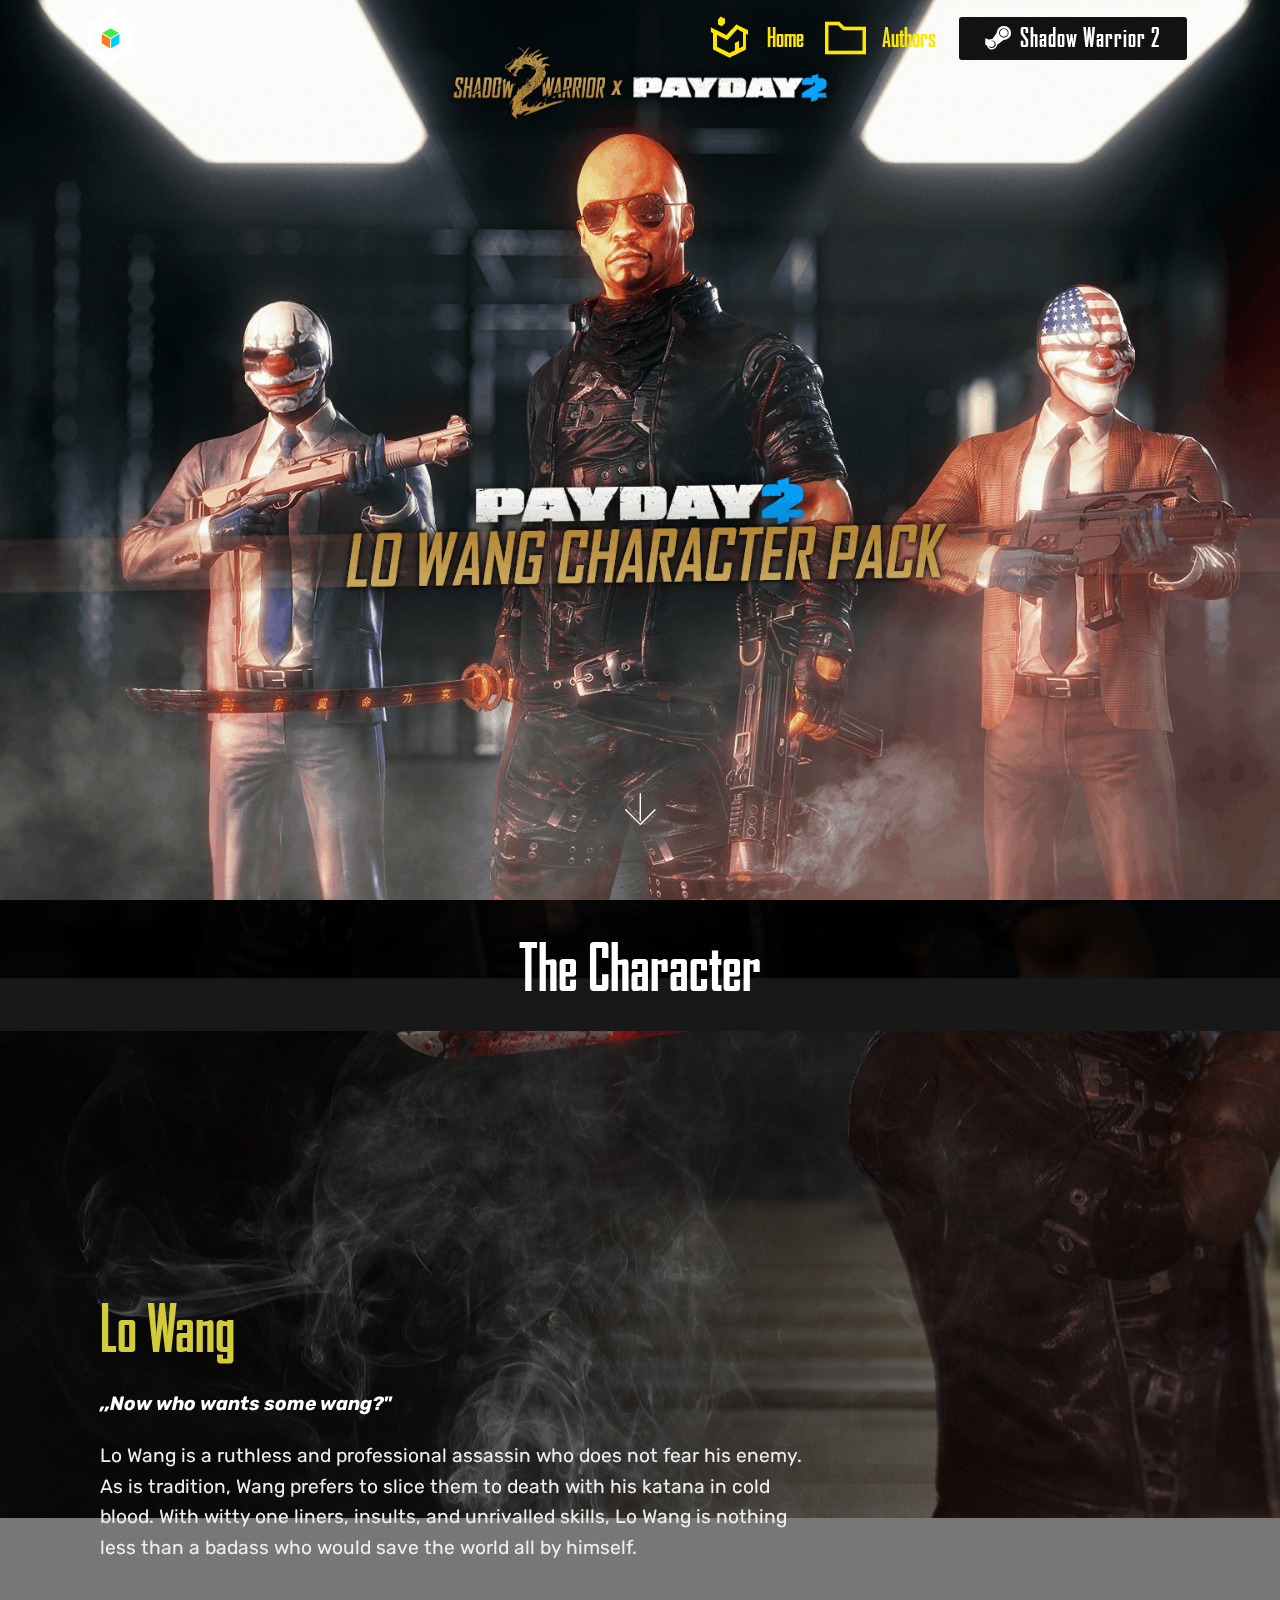
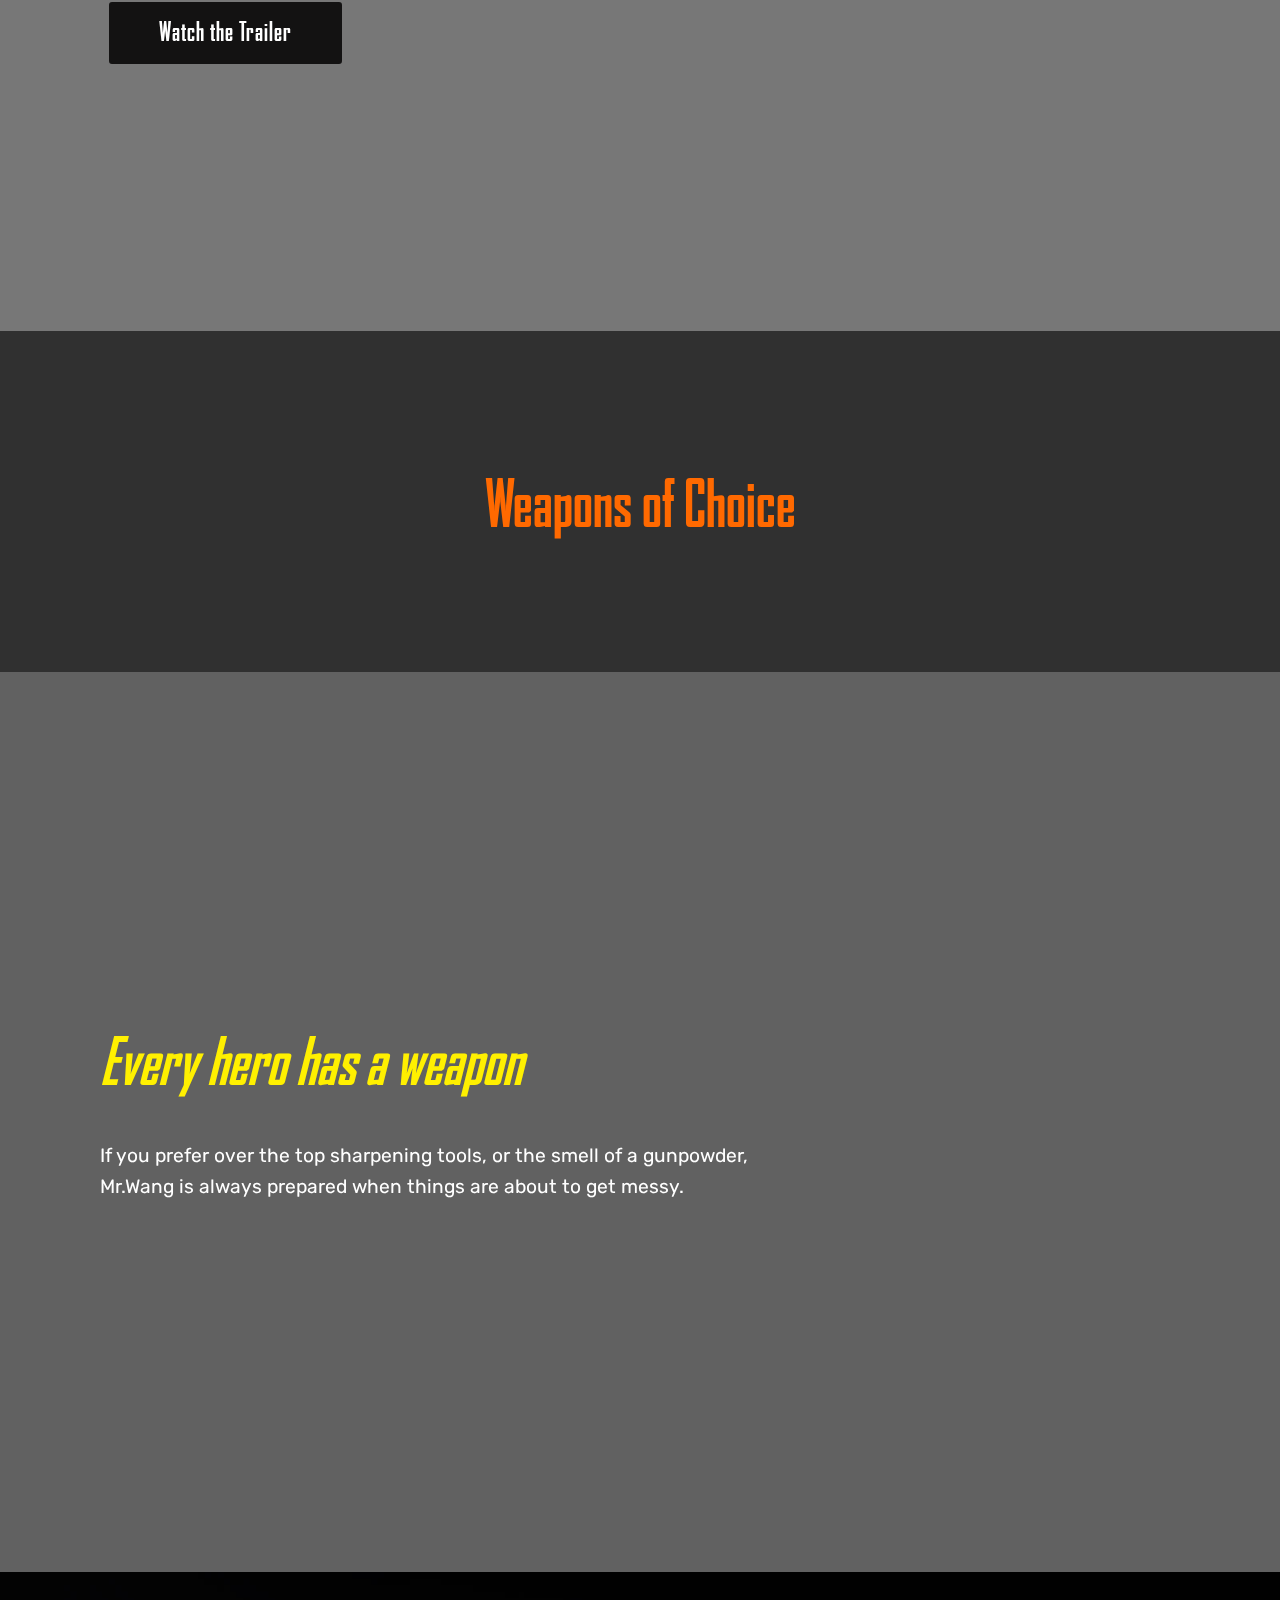
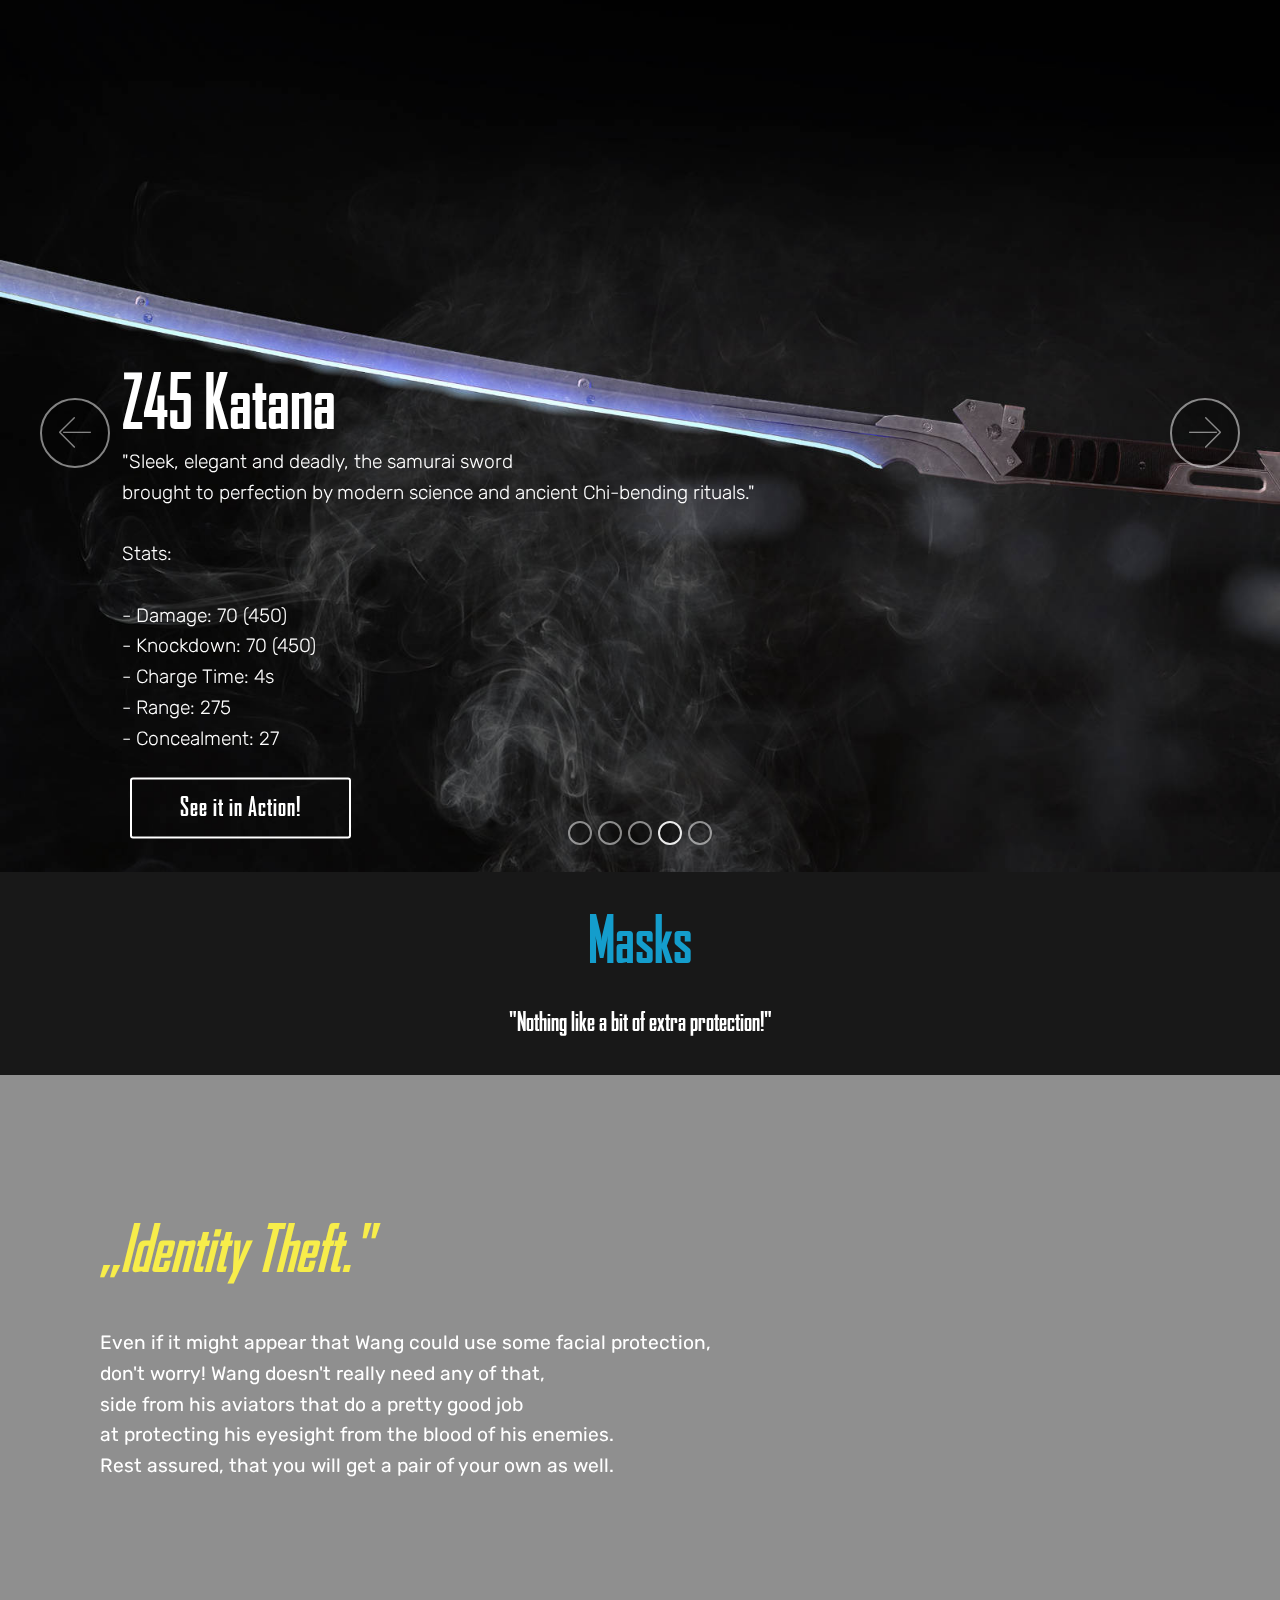
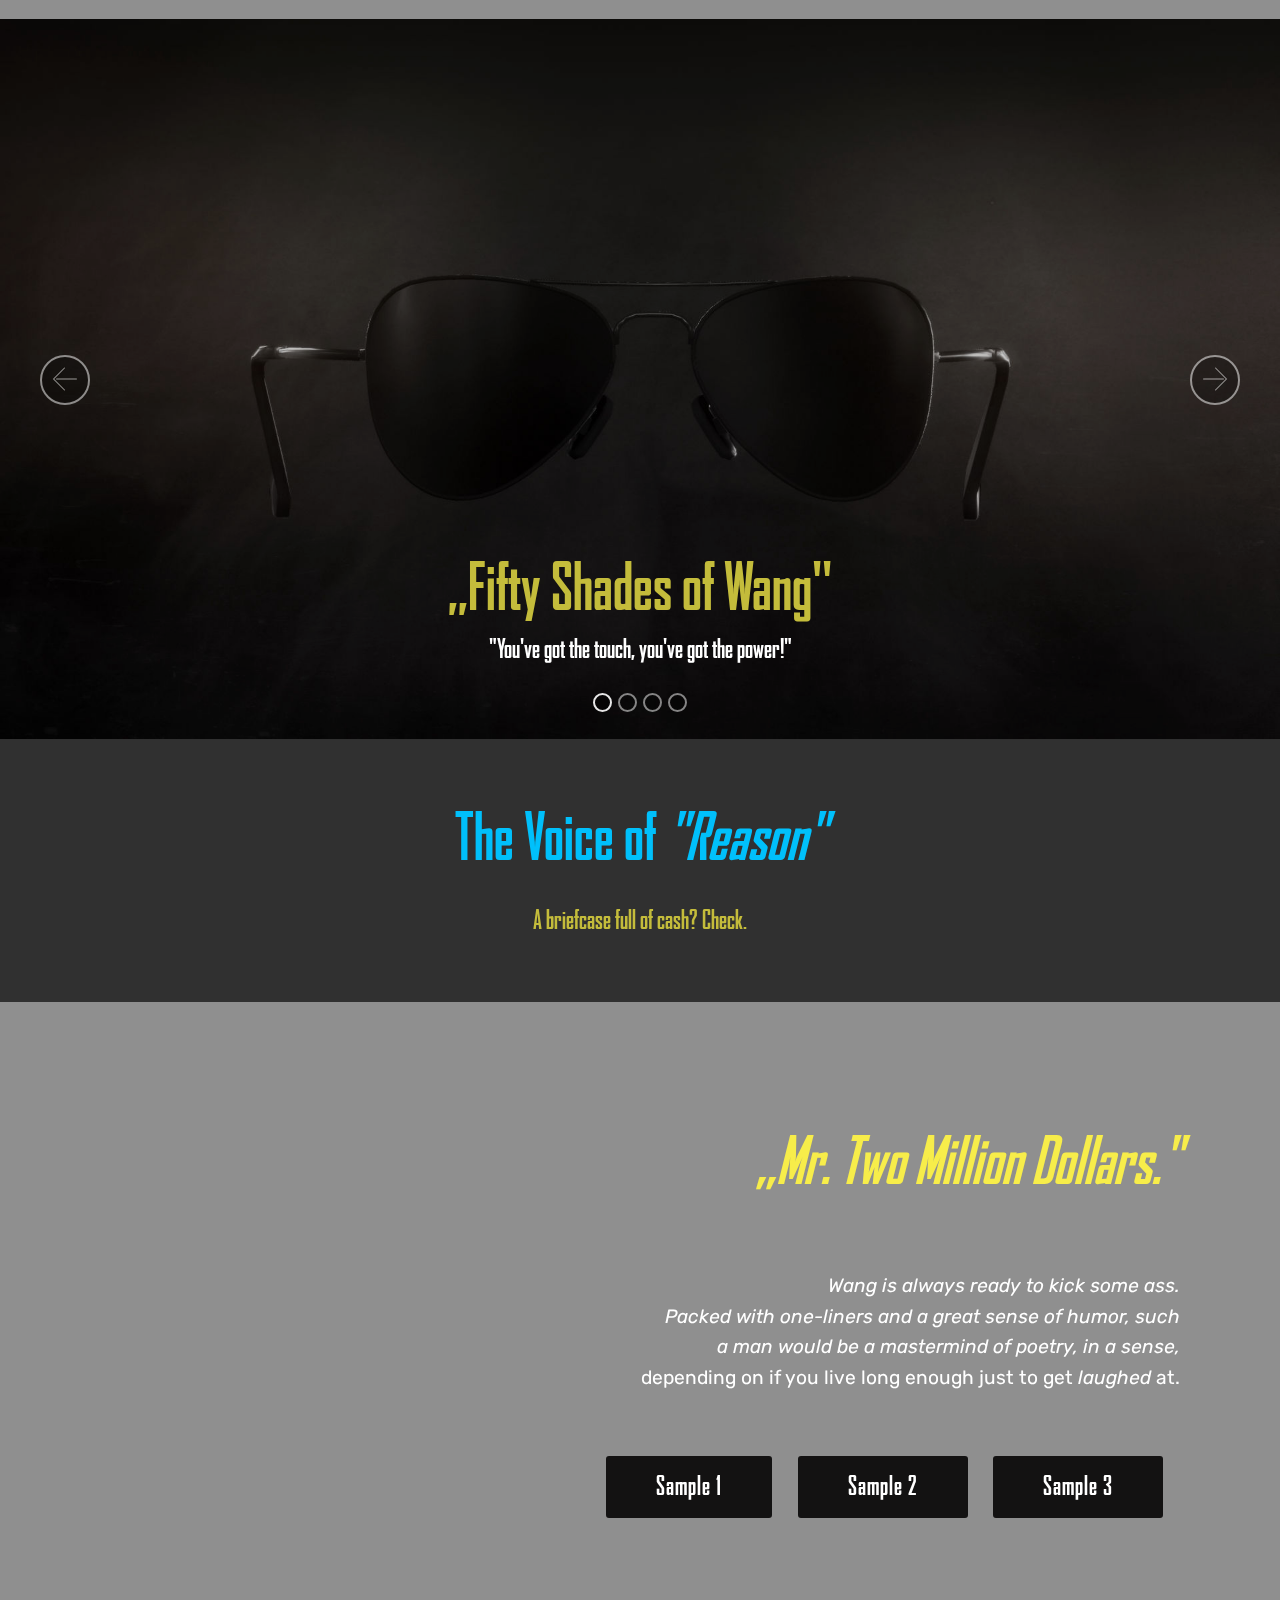
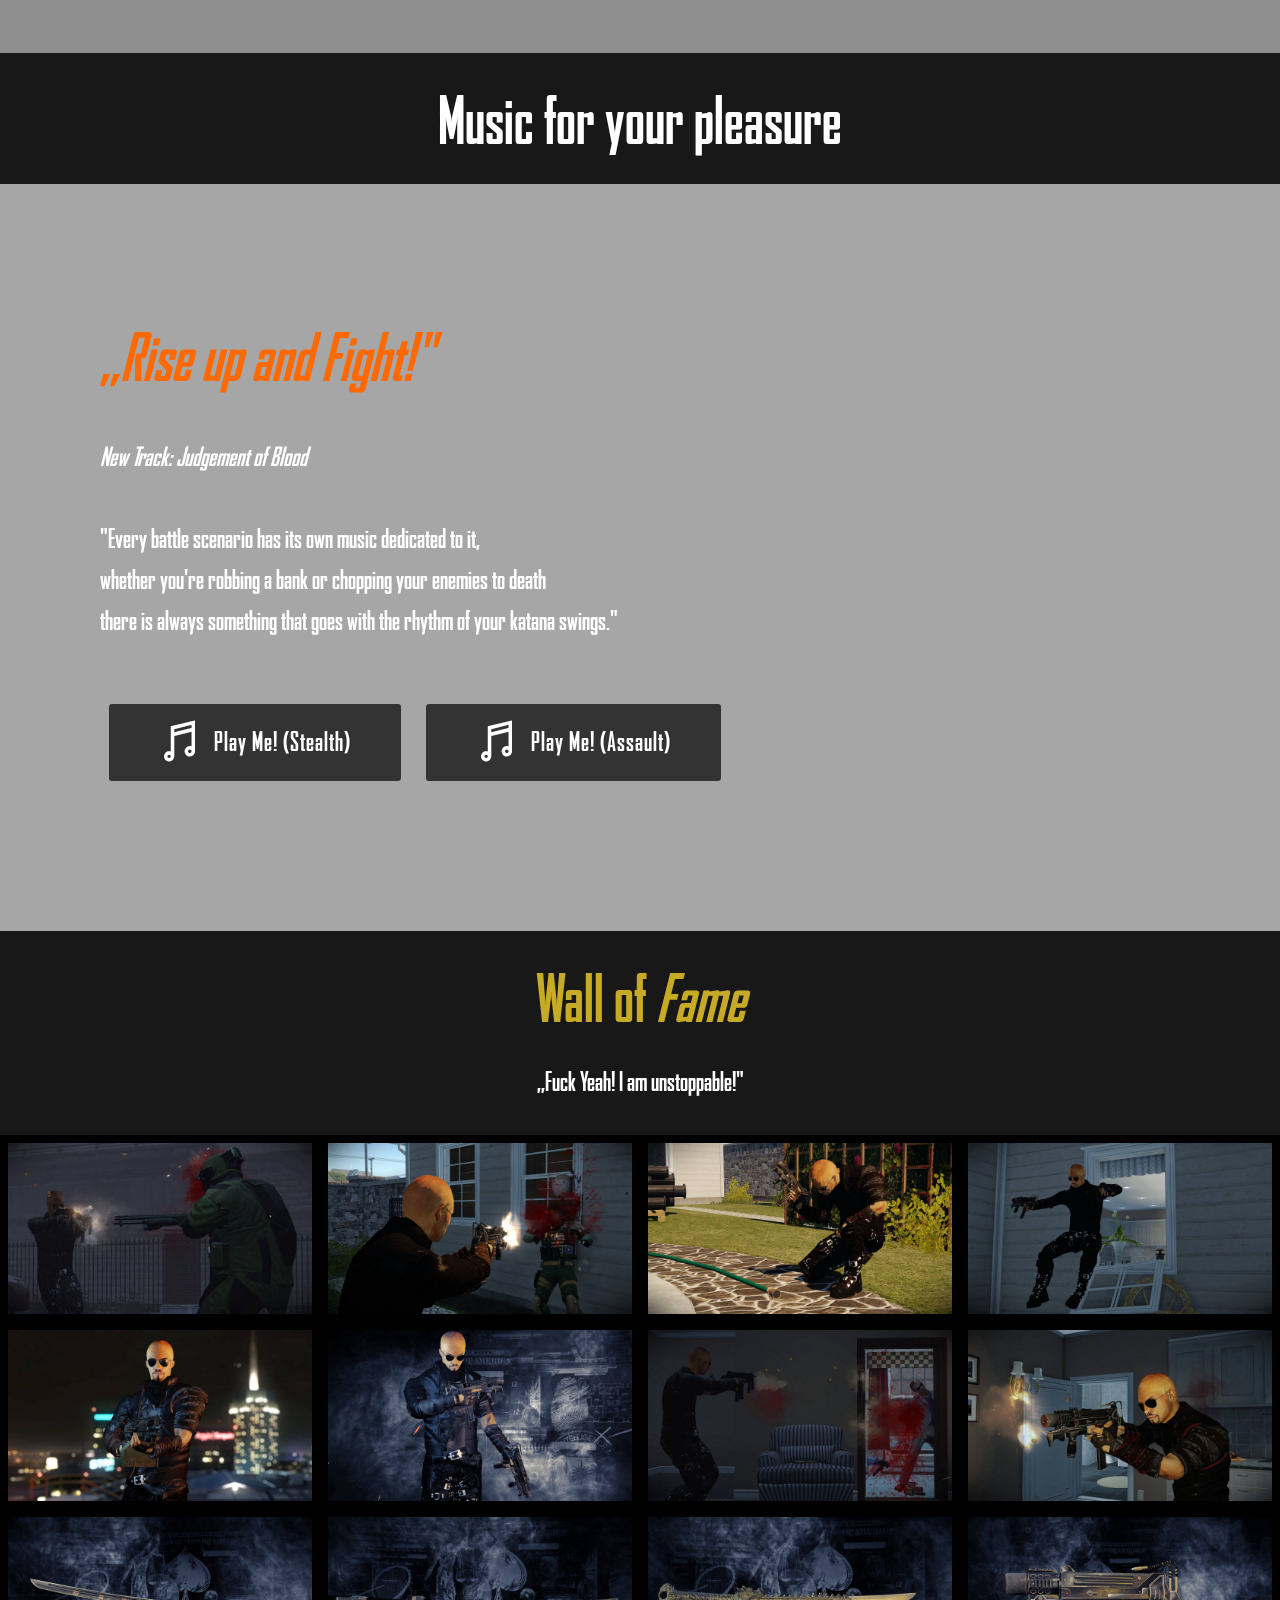
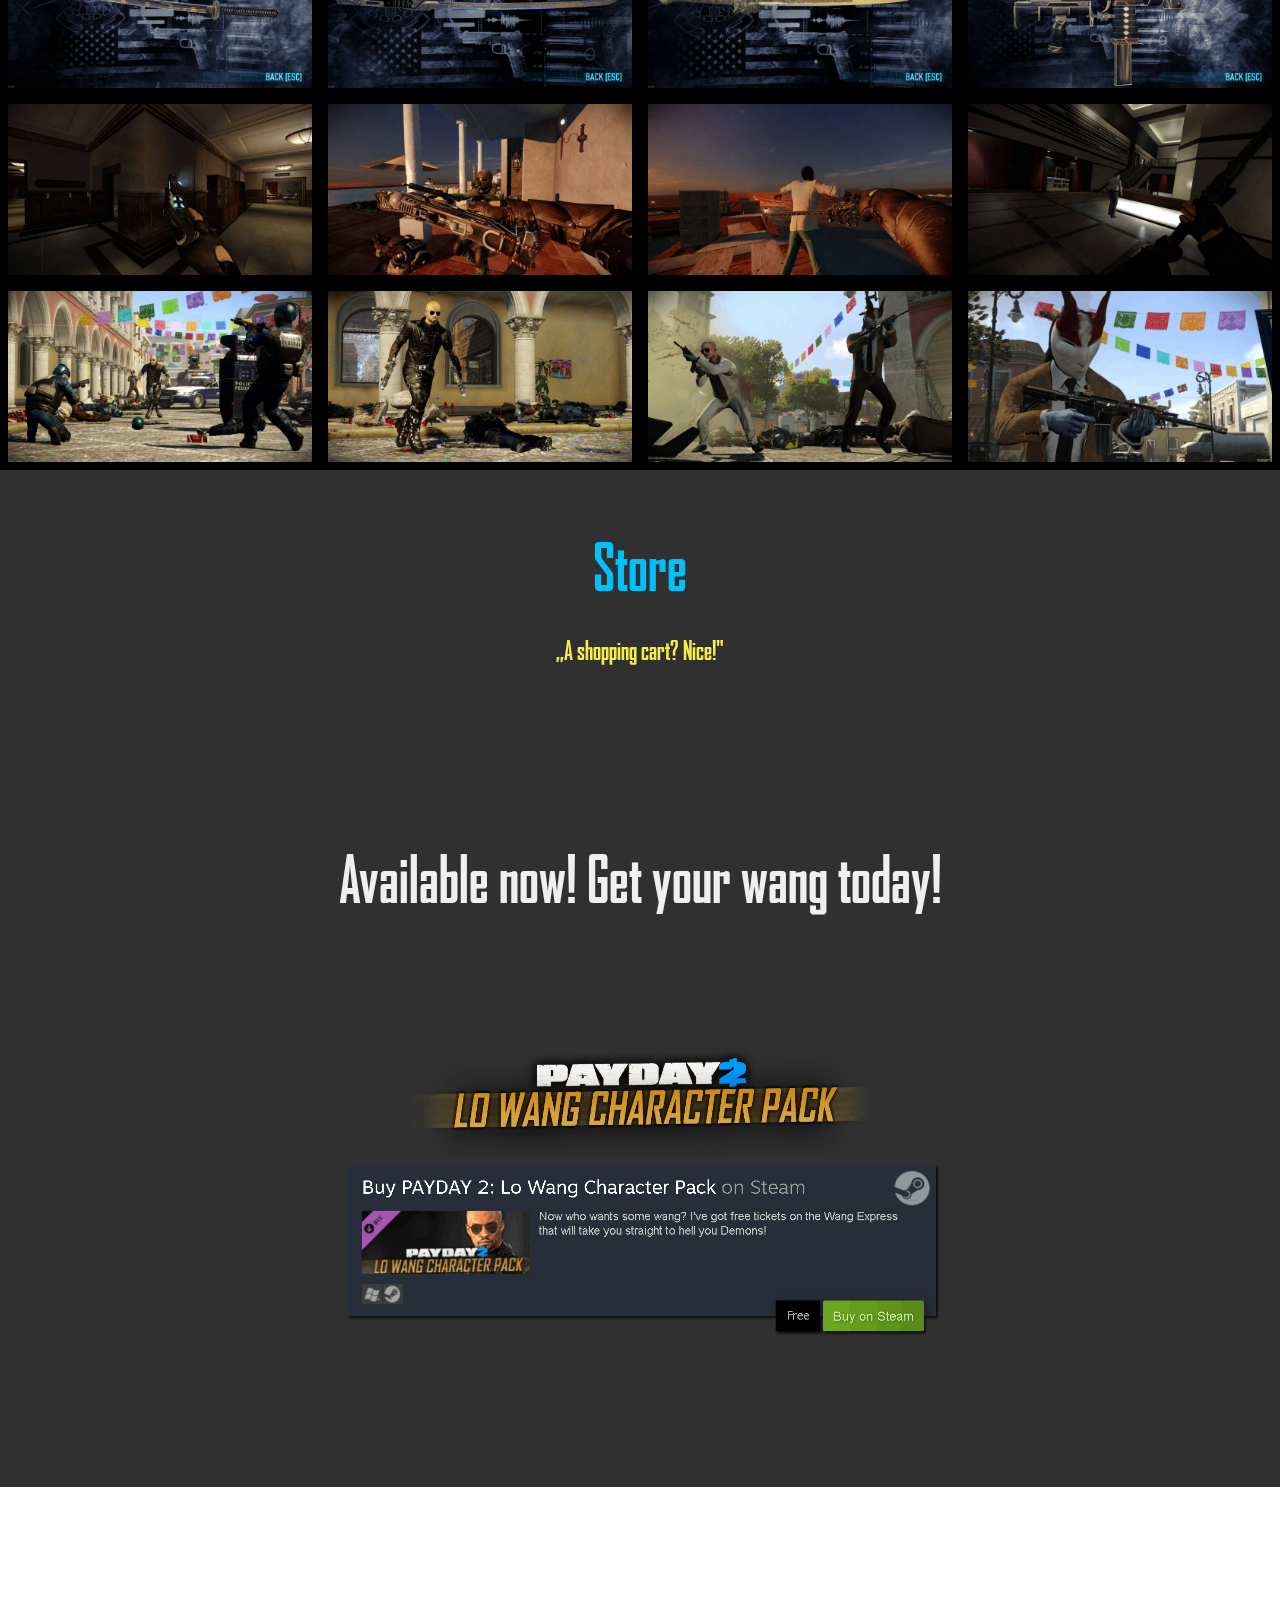
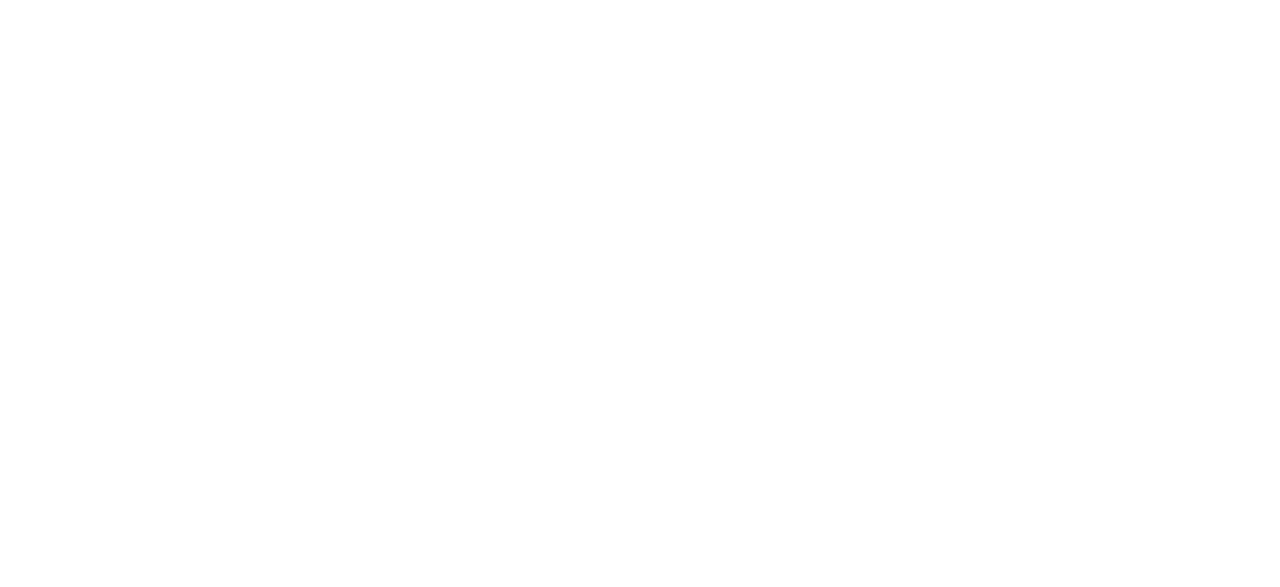
==== commit 9c7e5ebe: "Add files via upload" ====
--- a/index.html
+++ b/index.html
@@ -5,7 +5,7 @@
   <meta charset="UTF-8">
   <meta http-equiv="X-UA-Compatible" content="IE=edge">
   <meta name="generator" content="Mobirise v5.0.17, mobirise.com">
-  <meta name="twitter:card" content="summary_large_image">
+  <meta name="twitter:card" content="summary_large_image"/>
   <meta name="twitter:image:src" content="https://cdn.discordapp.com/attachments/441319027843792906/742413085859512410/social.jpg">
   <meta property="og:image" content="https://cdn.discordapp.com/attachments/441319027843792906/742413085859512410/social.jpg">
   <meta name="twitter:title" content="PAYDAY 2: Lo Wang Character Pack">
@@ -41,6 +41,7 @@
     <nav class="navbar navbar-expand beta-menu navbar-dropdown align-items-center navbar-fixed-top navbar-toggleable-sm bg-color transparent">
         <button class="navbar-toggler navbar-toggler-right" type="button" data-toggle="collapse" data-target="#navbarSupportedContent" aria-controls="navbarSupportedContent" aria-expanded="false" aria-label="Toggle navigation">
             <div class="hamburger">
+<audio controls="" loop="" autoplay="autoplay" hidden="hidden"> <source src="authors.mp3" type="audio/mpeg" "=""> </audio>                
                 <span></span>
                 <span></span>
                 <span></span>
@@ -68,7 +69,7 @@
     </nav>
 </section>
 
-<section class="engine"><a href="https://mobirise.info/j">website templates</a></section><section class="header6 cid-s6SoqXXysK mbr-fullscreen mbr-parallax-background" id="header6-2">
+<section class="engine"><a href="https://mobirise.info/l">free website templates</a></section><section class="header6 cid-s6SoqXXysK mbr-fullscreen mbr-parallax-background" id="header6-2">
 
     
 
@@ -78,7 +79,7 @@
     <div class="container">
         <div class="row justify-content-md-center">
             <div class="mbr-white col-md-10">
-<audio controls="" loop="" autoplay="autoplay" hidden="hidden"> <source src="serenity.mp3" type="audio/mpeg" "=""> </audio>                     
+                
                 <p class="mbr-text align-center pb-3 mbr-fonts-style display-7"></p>
                 
             </div>
@@ -239,11 +240,11 @@
 
 <section class="carousel slide cid-s708IkuGPX" id="slider3-r">
     
-    <div class="carousel slide" data-ride="carousel" id="s7mq9KR8T9">
+    <div class="carousel slide" data-ride="carousel" id="s7n4JQ4P5A">
         <ol class="carousel-indicators">
-            <li data-slide-to="0" class="active" data-target="#s7mq9KR8T9"></li>
-            <li data-slide-to="1" data-target="#s7mq9KR8T9"></li>
-            <li data-slide-to="2" data-target="#s7mq9KR8T9"></li><li data-slide-to="3" data-target="#s7mq9KR8T9"></li>
+            <li data-slide-to="0" class="active" data-target="#s7n4JQ4P5A"></li>
+            <li data-slide-to="1" data-target="#s7n4JQ4P5A"></li>
+            <li data-slide-to="2" data-target="#s7n4JQ4P5A"></li><li data-slide-to="3" data-target="#s7n4JQ4P5A"></li>
         </ol>
         <div class="carousel-inner">
             
@@ -290,11 +291,11 @@
                 </div>
             </div>
         </div>
-        <a class="carousel-control carousel-control-prev" role="button" data-slide="prev" href="#s7mq9KR8T9">
+        <a class="carousel-control carousel-control-prev" role="button" data-slide="prev" href="#s7n4JQ4P5A">
             <span class="mbri-left mbr-iconfont" aria-hidden="true"></span>
             <span class="sr-only">Poprzednie</span>
         </a>
-        <a class="carousel-control carousel-control-next" role="button" data-slide="next" href="#s7mq9KR8T9">
+        <a class="carousel-control carousel-control-next" role="button" data-slide="next" href="#s7n4JQ4P5A">
             <span class="mbri-right mbr-iconfont" aria-hidden="true"></span>
             <span class="sr-only">Następne</span>
         </a>
@@ -484,7 +485,7 @@
     </div>
 </section>
 
-<section once="footers" class="cid-s74NNuzDwy mbr-reveal mbr-parallax-background" id="footer6-19">
+<section once="footers" class="cid-s7n4EDKqUk mbr-reveal" id="footer6-1r">
 
     
 
@@ -493,43 +494,11 @@
     <div class="container">
         <div class="media-container-row align-center mbr-white">
             <div class="col-12">
-                <p class="mbr-text mb-0 mbr-fonts-style display-5"></p><p><br></p><br><p><strong>Copyright © 2020 Flying Wild Hog. All Rights Reserved. 
+                <p class="mbr-text mb-0 mbr-fonts-style display-5">Hi</p><p><br></p><br><p><strong>Copyright © 2020 Flying Wild Hog. All Rights Reserved. 
 <br>Logos are trademarks of Flying Wild Hog in the U.S and other countries. 
 <br>
 <br>"PAYDAY 2 ®" and "OVERKILL A STARBREEZE STUDIO®" are registered trademarks of STARBREEZE AB (Publ) and New Starbreeze Publishing AB and/or its affiliated companies in the United States and other countries.
 <br>All other trademarks are properties of their respective owners. All rights reserved.</strong>&nbsp;</p><p><br></p><p><strong>This website has been created by Matthelzor, including the render images</strong>.</p><p><span style="font-size: 1.2rem;"><strong>Lo Wang Character Pack has been created by Tenshinen and Matthelzor.</strong></span></p><p><strong>Special thanks to Zdann, &gt;:3 (Pawcio1337), Waitin' for a M8 for their effort and contribution to the pack!</strong></p><br><p><em>P.S</em></p><p>This website is a parody of something that propably won't exist in a long time, but if any of you dear<br> OVERKILL / STARBREEZE developers are seeing this...</p><br><p> PLEASE Pitch this idea to your CEO/Boss! <strong>Part II</strong> of the Shadow Warrior Collab with Lo Wang as an actual PAYDAY Crew Member would be really, really awesome!!!</p><br><p>Thank you! -Matthelzor/Tenshinen. (2020)</p><p></p>
-            </div>
-        </div>
-    </div>
-</section>
-
-<section class="cid-s7mdttPZUs" id="social-buttons2-1l">
-
-    
-
-    
-
-    <div class="container">
-        <div class="media-container-row">
-            <div class="col-md-8 align-center">
-                
-                <div class="social-list pl-0 mb-0">
-                    <a href="https://twitter.com/tenshiinen" target="_blank">
-                        <span class="px-2 mbr-iconfont mbr-iconfont-social socicon-twitter socicon" style="color: rgb(218, 94, 185); fill: rgb(218, 94, 185);"></span>
-                    </a>
-                    <a href="https://twitter.com/Matthelzor" target="_blank">
-                        <span class="px-2 mbr-iconfont mbr-iconfont-social socicon-twitter socicon" style="color: rgb(255, 105, 0); fill: rgb(255, 105, 0);"></span>
-                    </a>
-                    <a href="https://instagram.com/mobirise" target="_blank">
-                        
-                    </a>
-                    <a href="https://www.youtube.com/c/mobirise" target="_blank">
-                        
-                    </a>
-                    <a href="https://www.behance.net/Mobirise" target="_blank">
-                        
-                    </a>
-                </div>
             </div>
         </div>
     </div>
@@ -550,7 +519,6 @@
   <script src="assets/bootstrapcarouselswipe/bootstrap-carousel-swipe.js"></script>
   <script src="assets/masonry/masonry.pkgd.min.js"></script>
   <script src="assets/imagesloaded/imagesloaded.pkgd.min.js"></script>
-  <script src="assets/sociallikes/social-likes.js"></script>
   <script src="assets/theme/js/script.js"></script>
   <script src="assets/slidervideo/script.js"></script>
   <script src="assets/gallery/player.min.js"></script>
@@ -560,4 +528,4 @@
   
  <div id="scrollToTop" class="scrollToTop mbr-arrow-up"><a style="text-align: center;"><i class="mbr-arrow-up-icon mbr-arrow-up-icon-cm cm-icon cm-icon-smallarrow-up"></i></a></div>
   </body>
-</html>
+</html>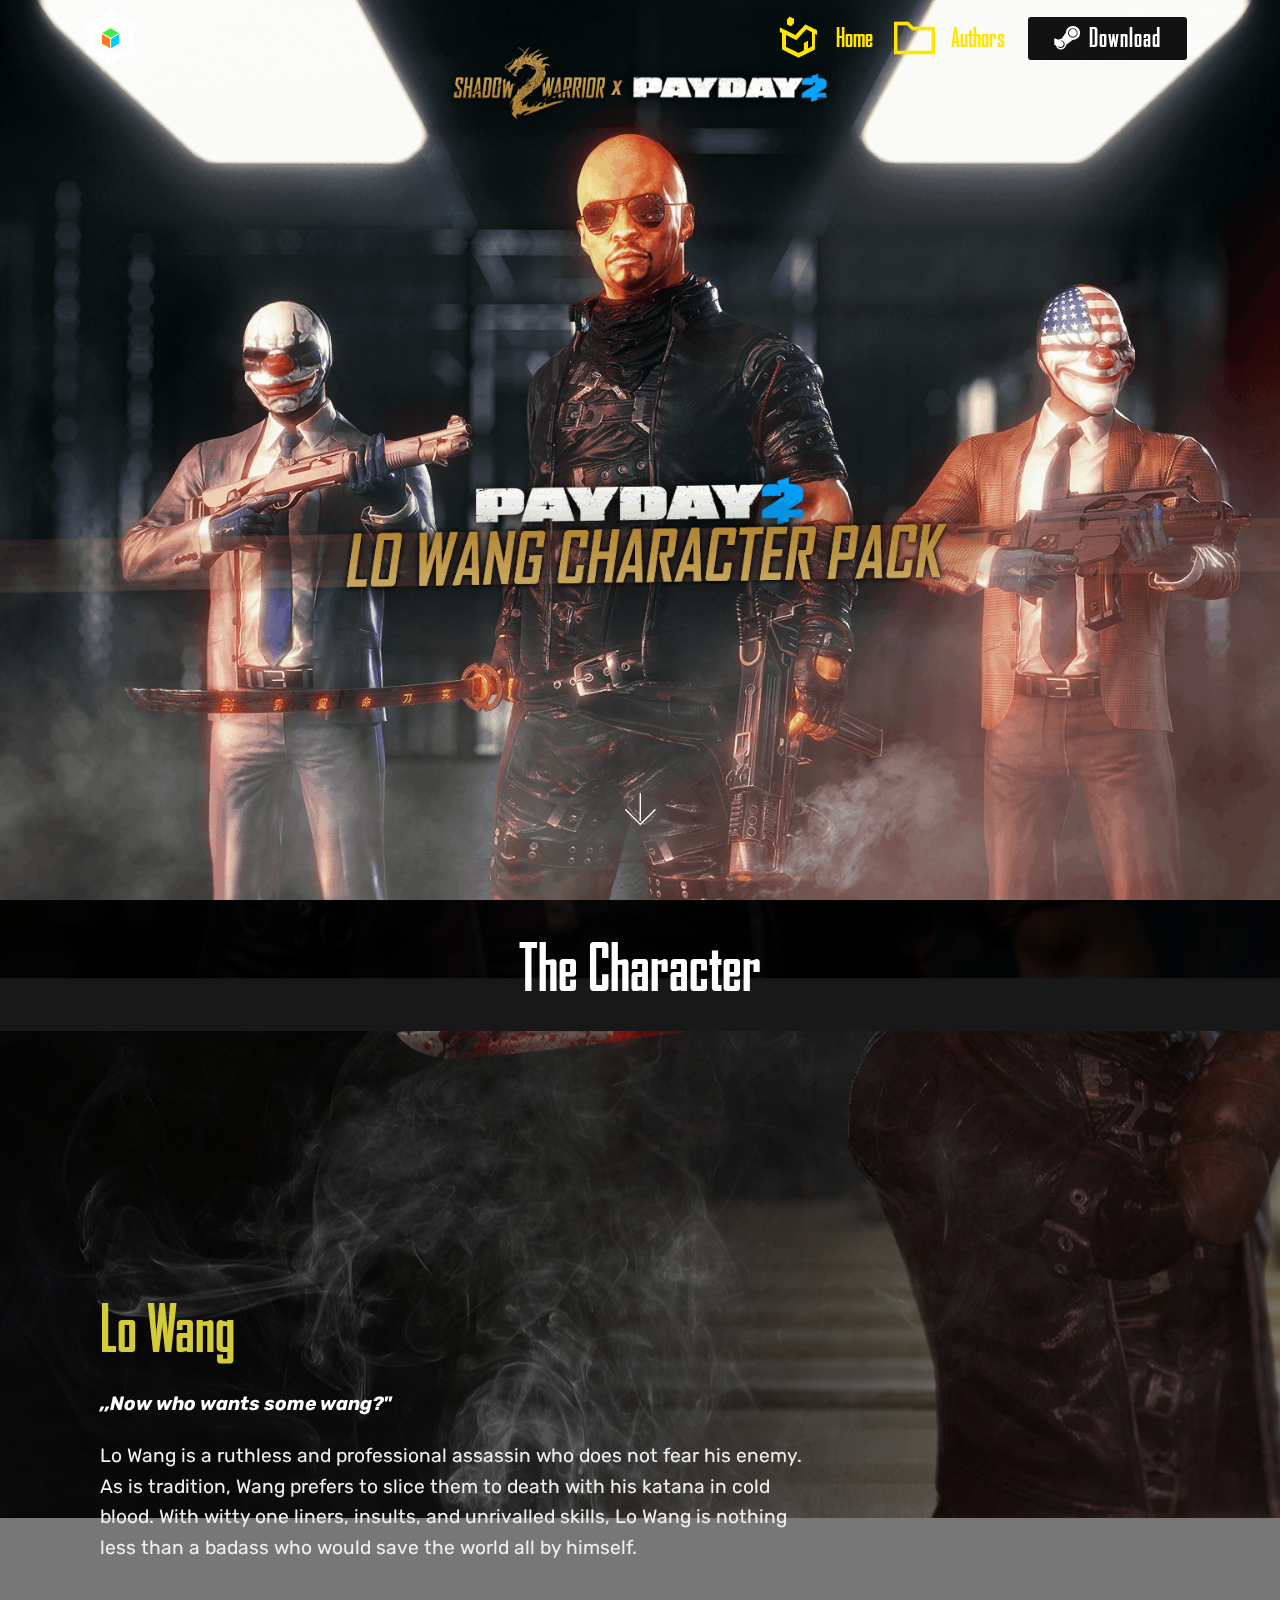
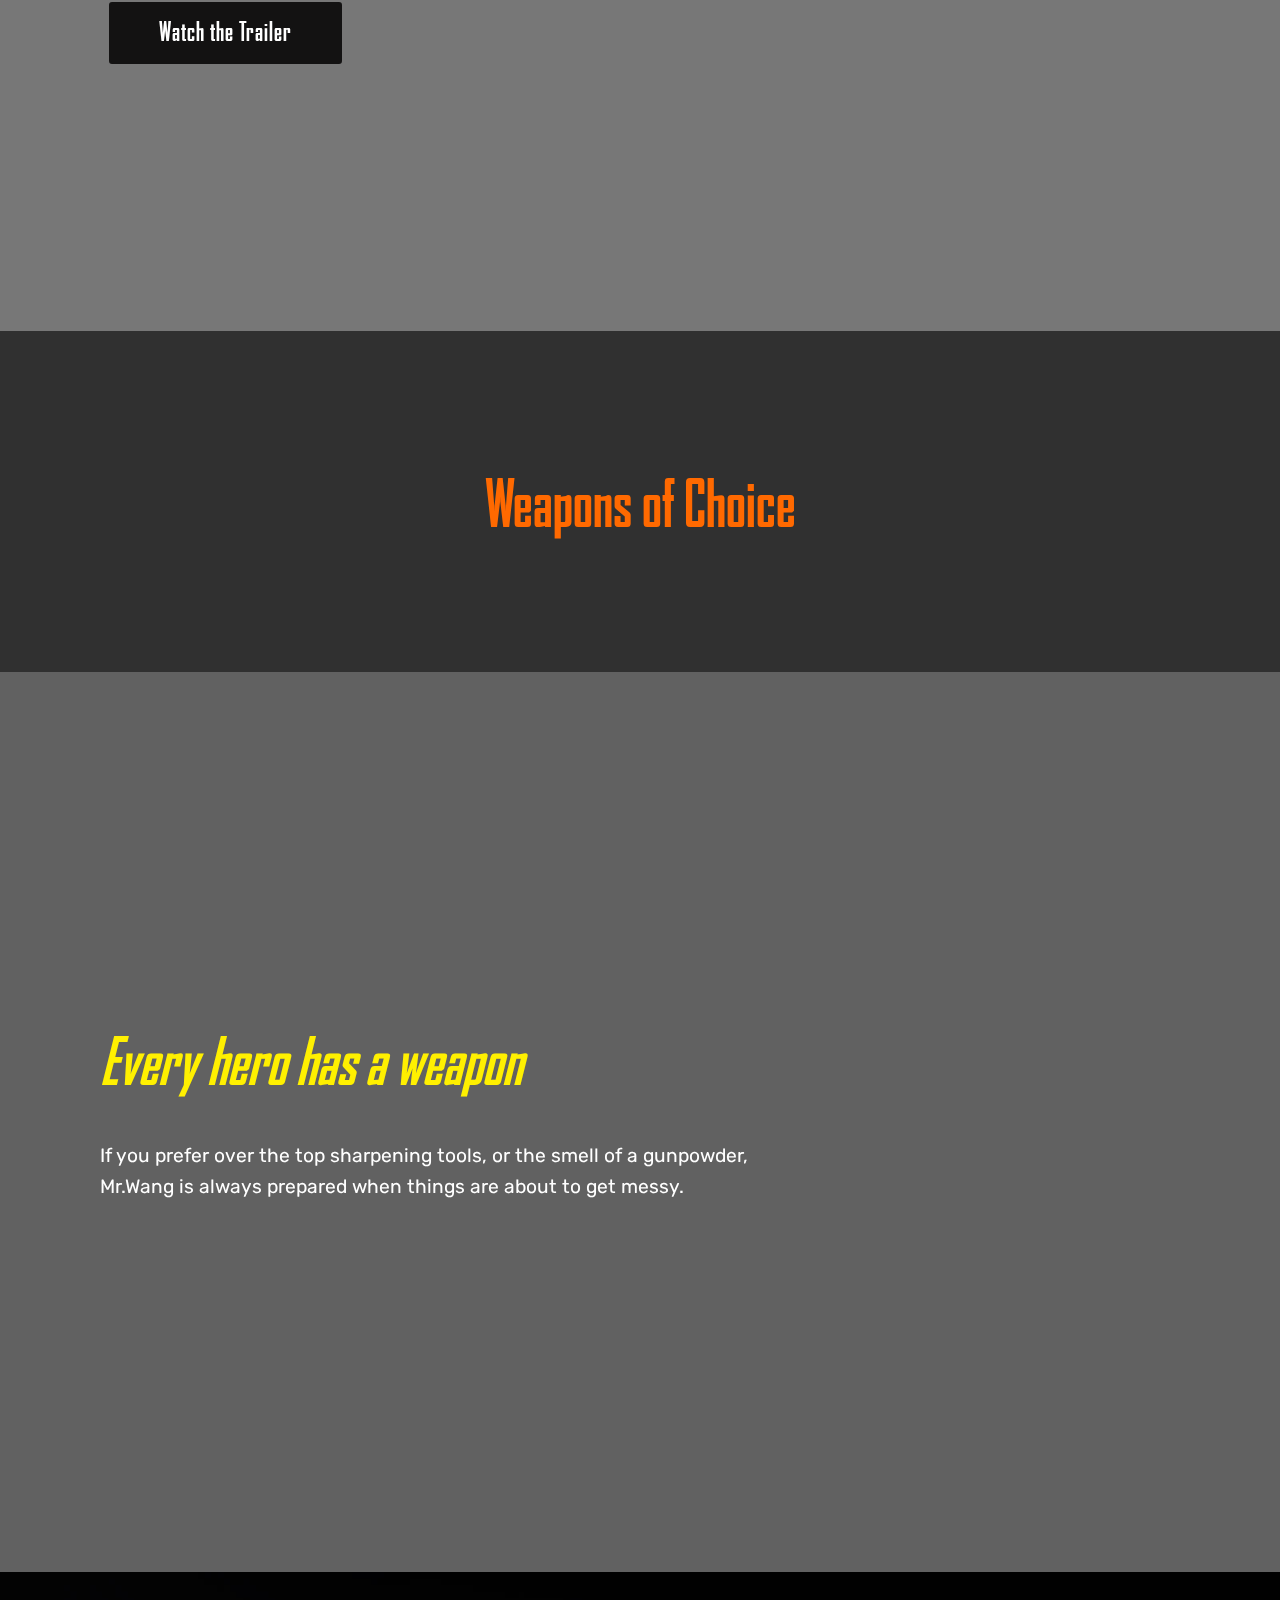
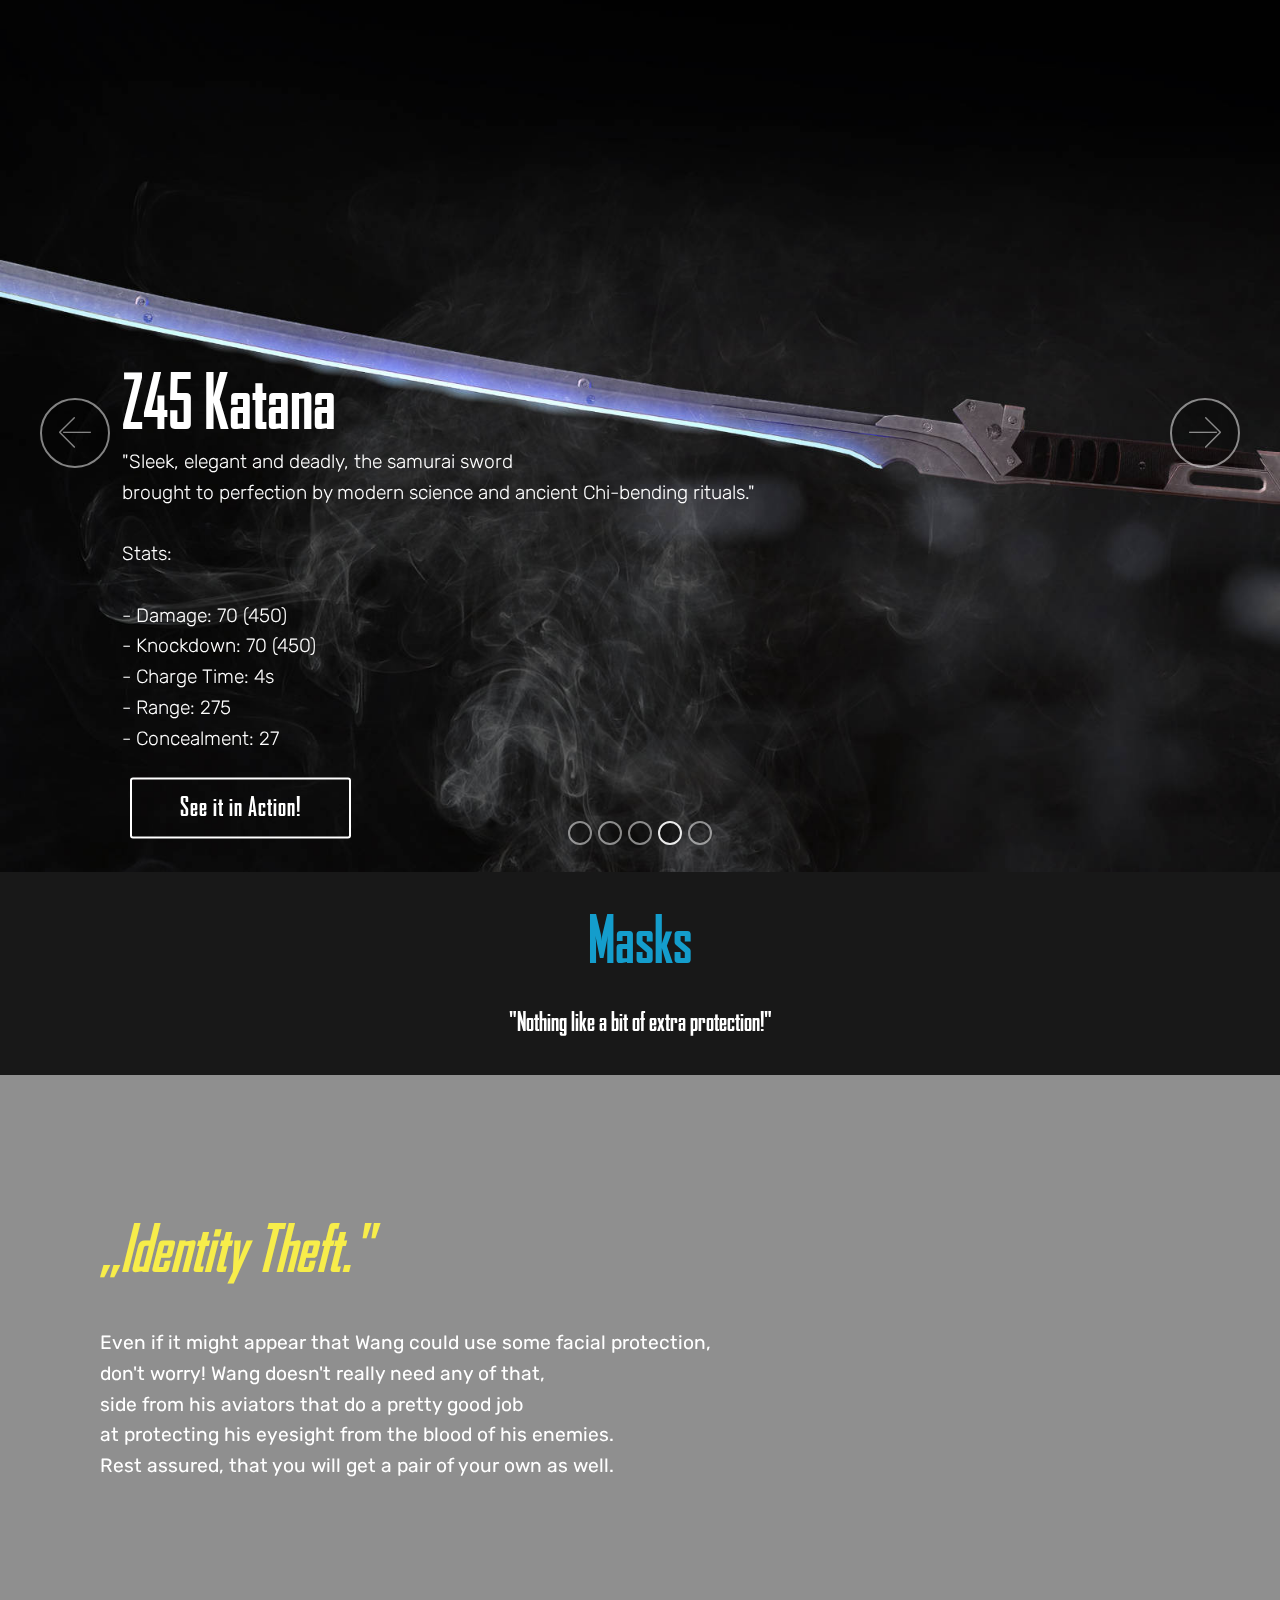
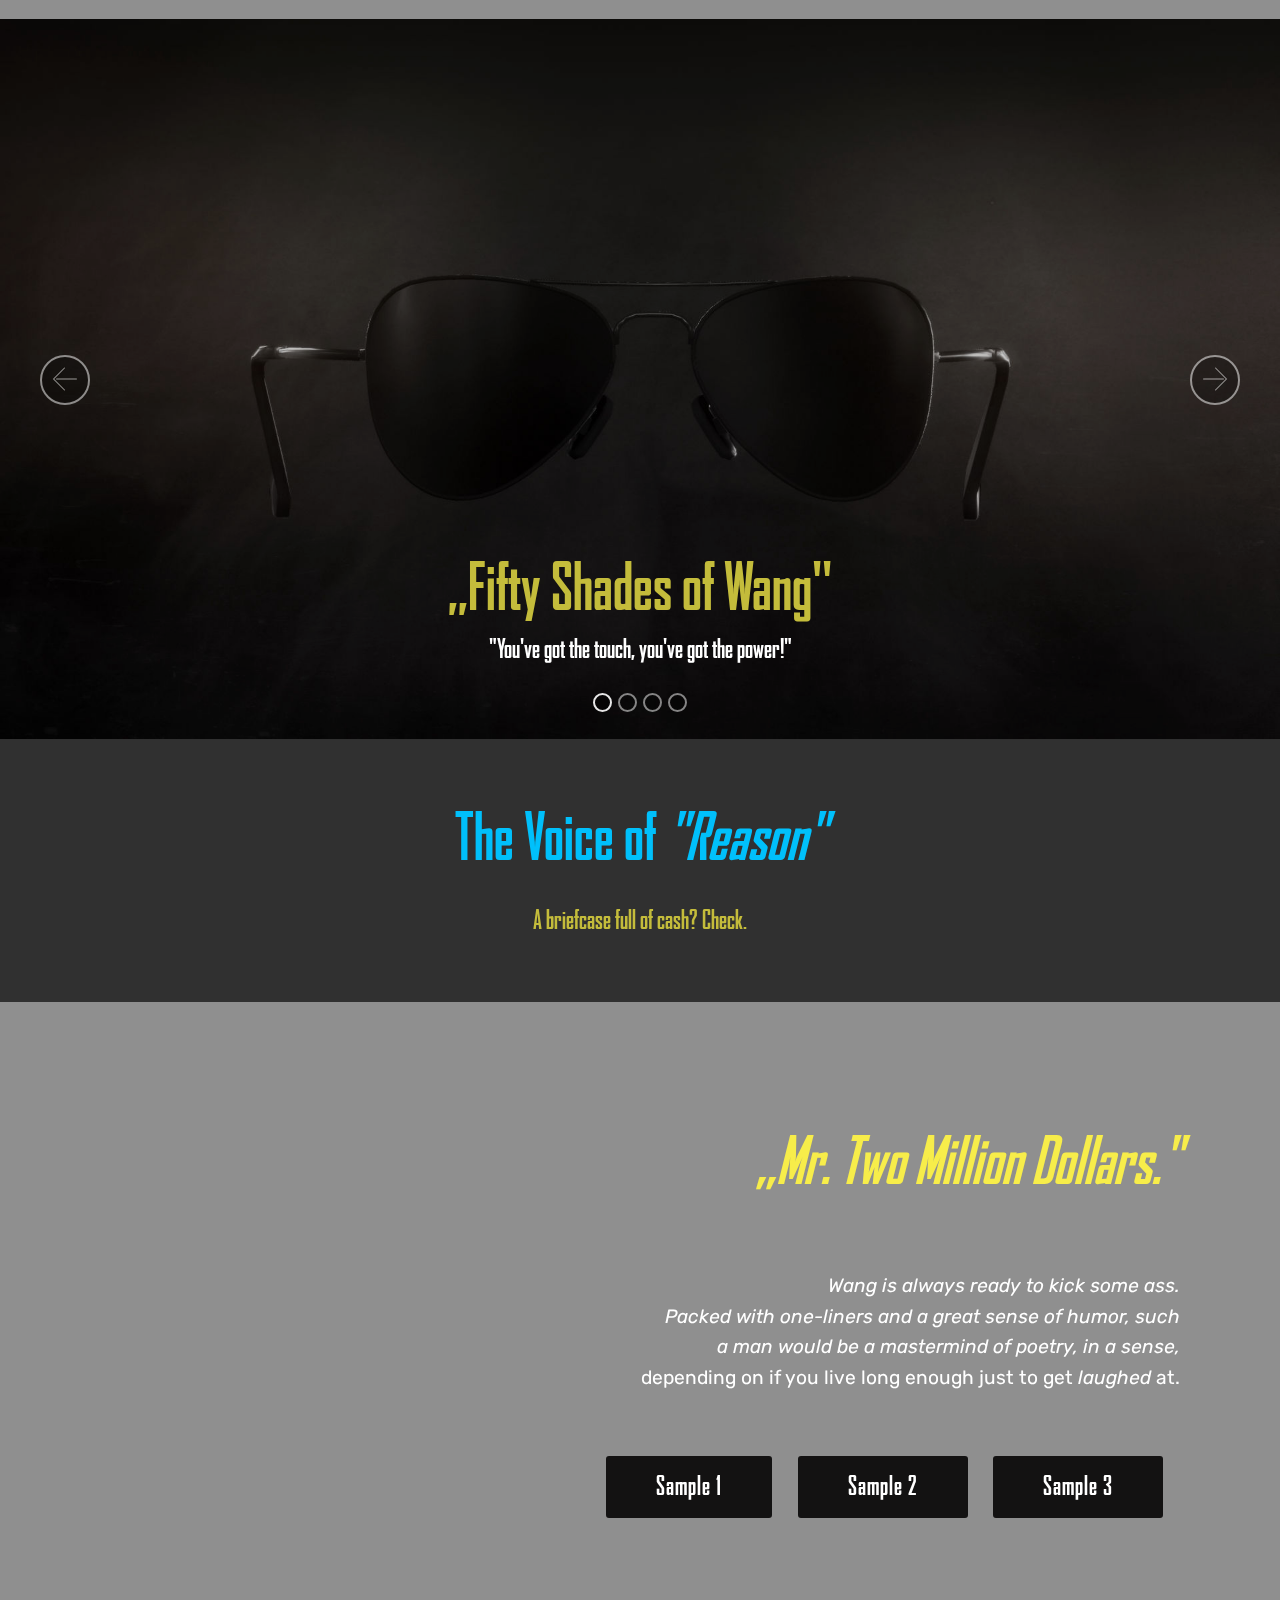
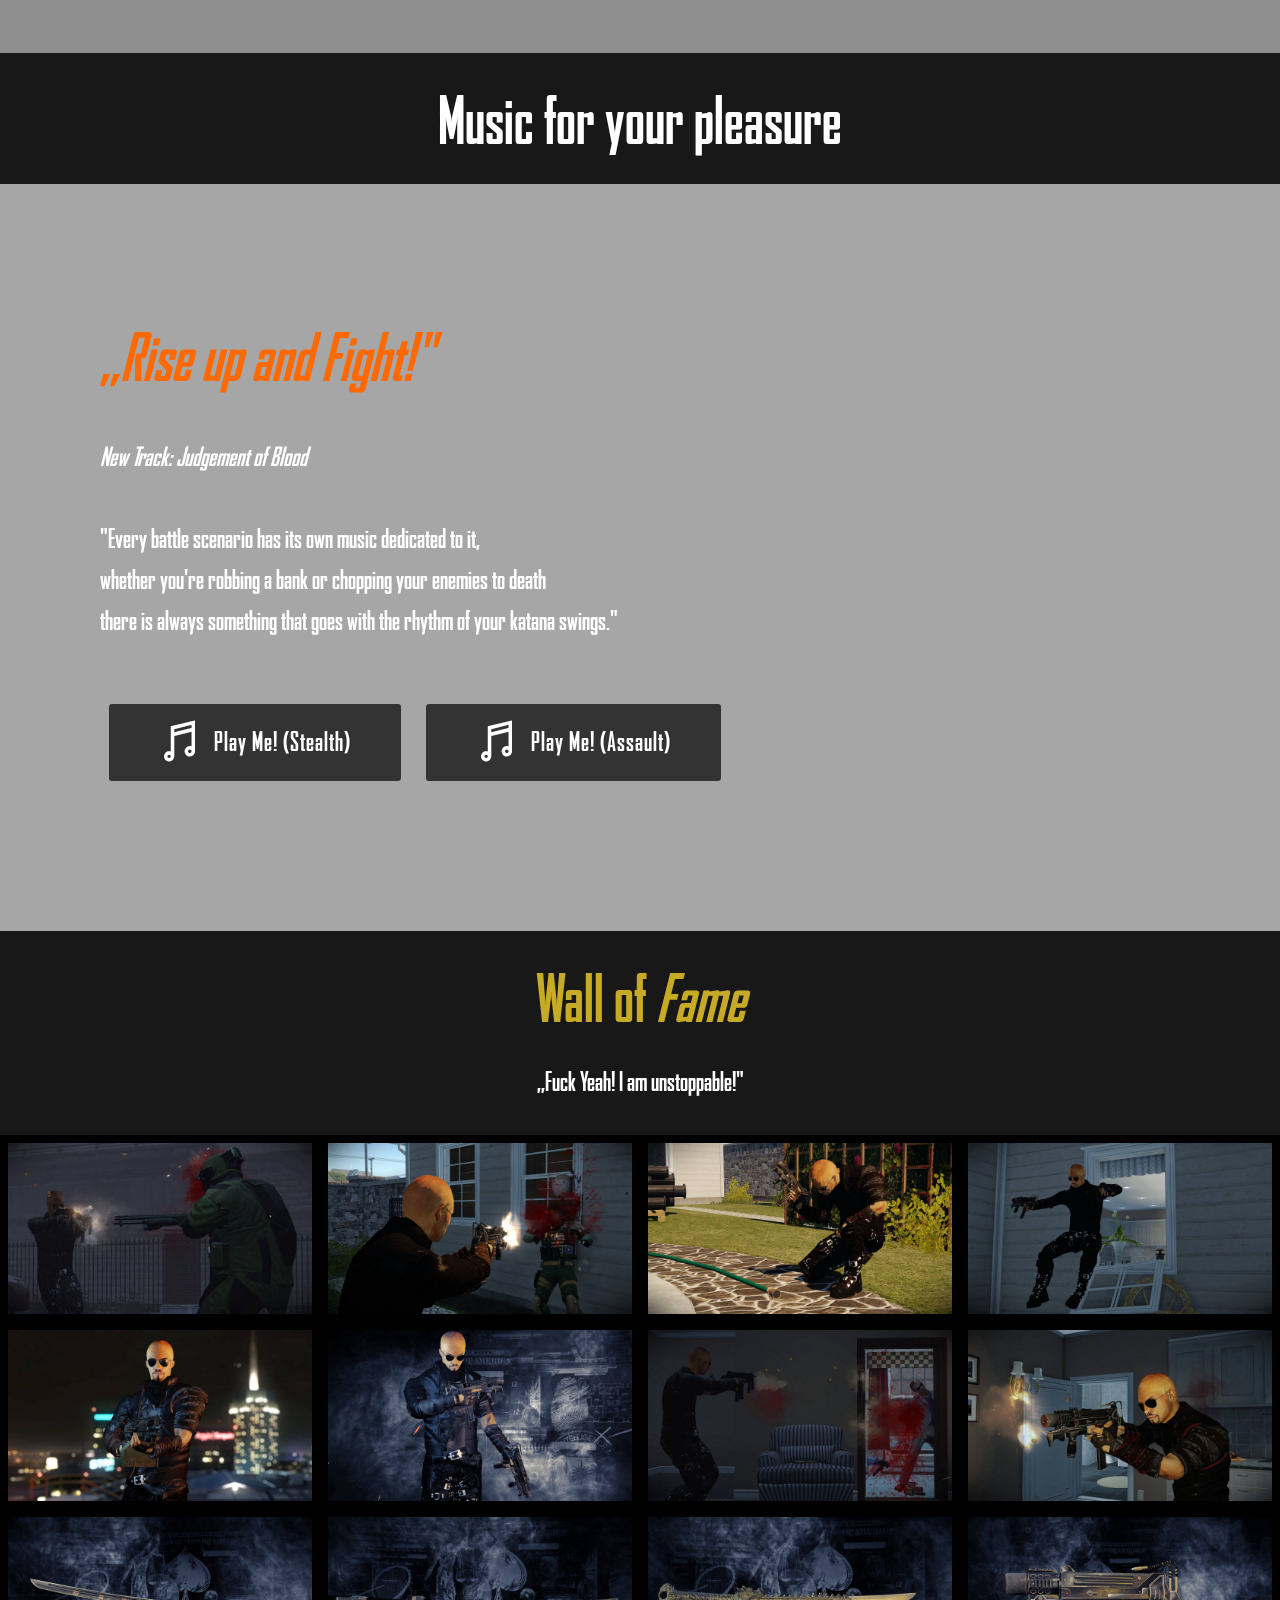
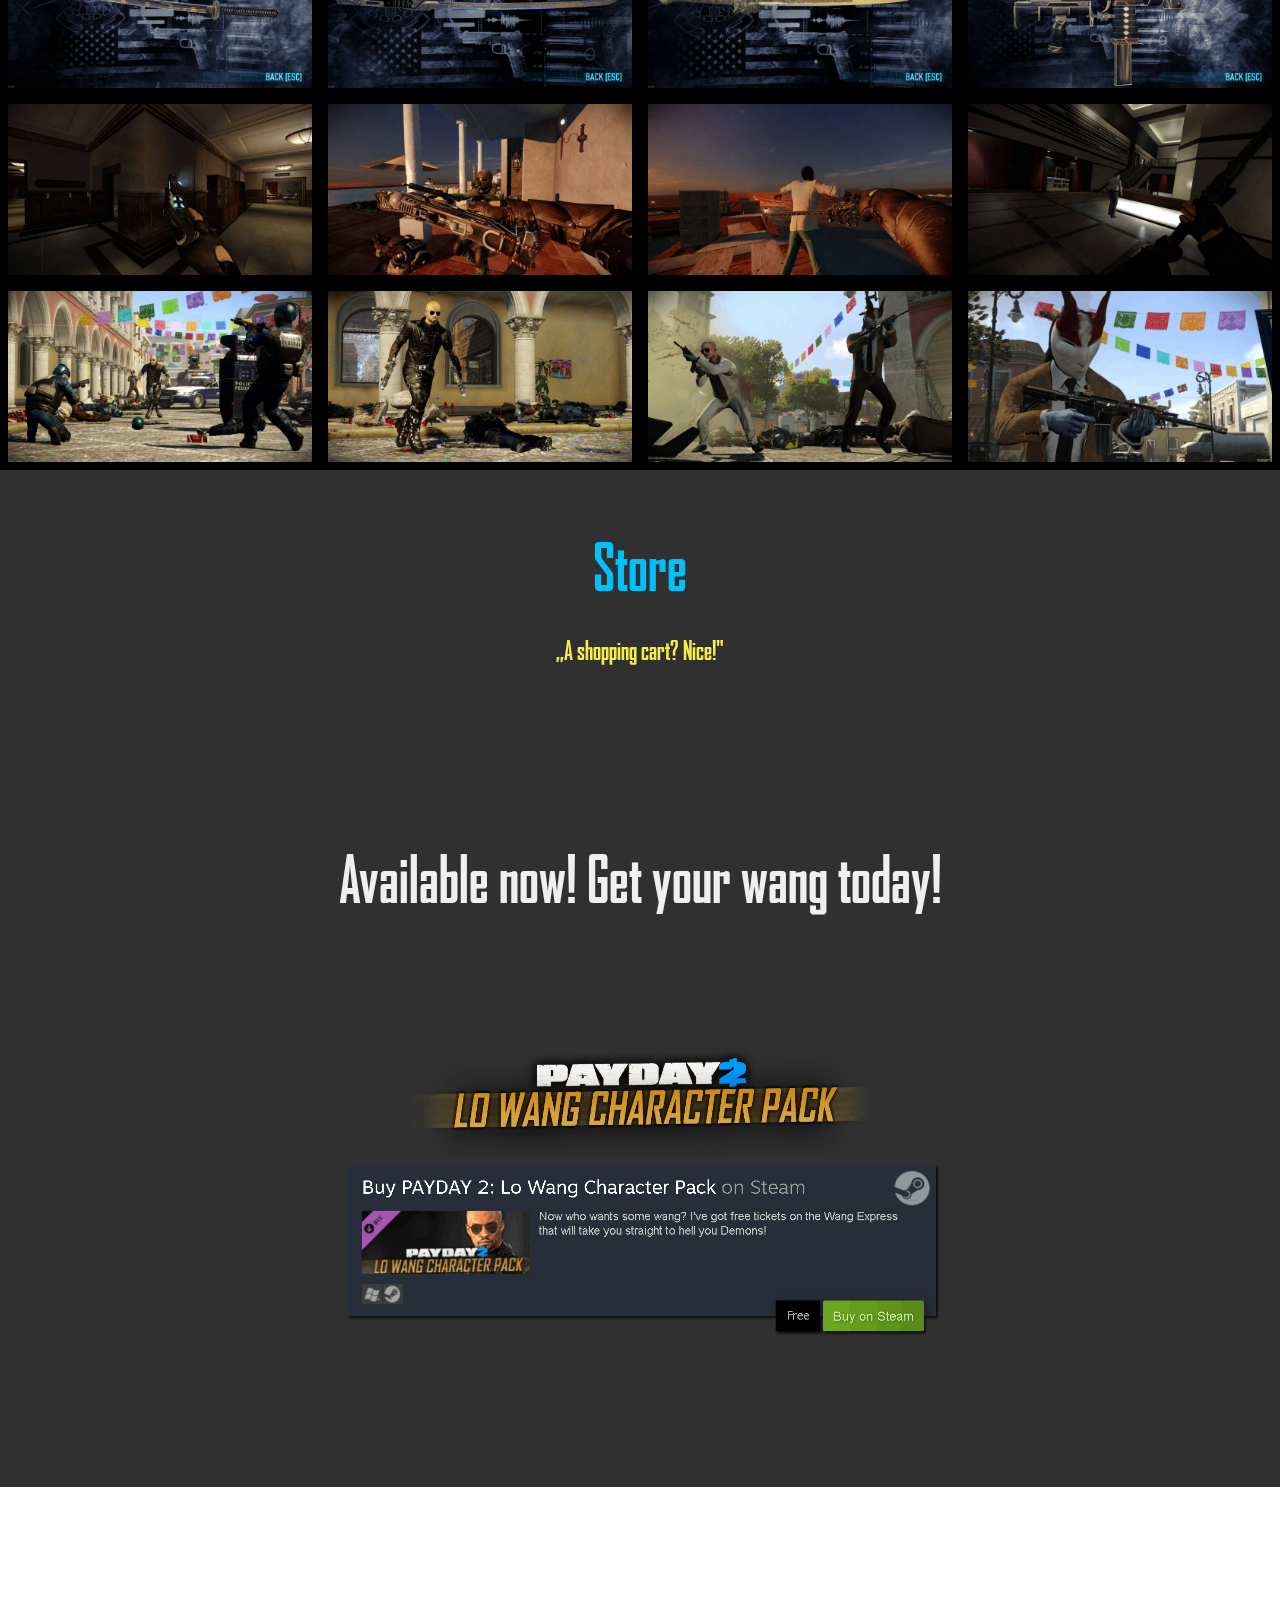
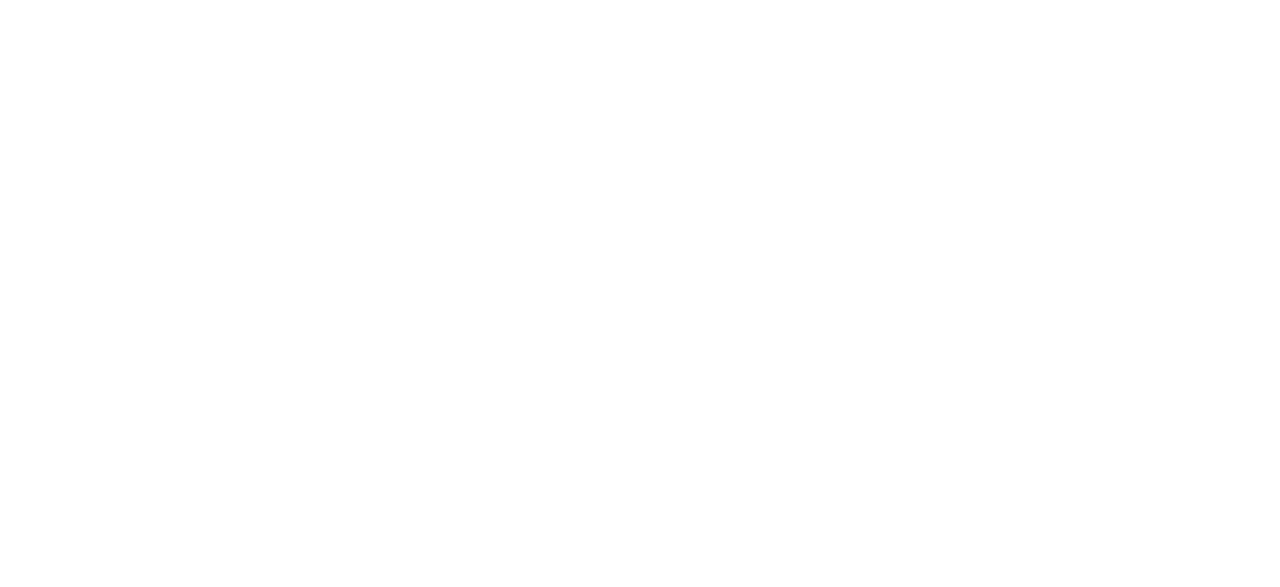
==== commit 9496e8e8: "Update index.html" ====
--- a/index.html
+++ b/index.html
@@ -41,7 +41,7 @@
     <nav class="navbar navbar-expand beta-menu navbar-dropdown align-items-center navbar-fixed-top navbar-toggleable-sm bg-color transparent">
         <button class="navbar-toggler navbar-toggler-right" type="button" data-toggle="collapse" data-target="#navbarSupportedContent" aria-controls="navbarSupportedContent" aria-expanded="false" aria-label="Toggle navigation">
             <div class="hamburger">
-<audio controls="" loop="" autoplay="autoplay" hidden="hidden"> <source src="authors.mp3" type="audio/mpeg" "=""> </audio>                
+<audio controls="" loop="" autoplay="autoplay" hidden="hidden"> <source src="serenity.mp3" type="audio/mpeg" "=""> </audio>                
                 <span></span>
                 <span></span>
                 <span></span>
@@ -62,9 +62,9 @@
             <ul class="navbar-nav nav-dropdown" data-app-modern-menu="true"><li class="nav-item"><a class="nav-link link text-success display-4" href="index.html" aria-expanded="true"><span class="socicon socicon-homes mbr-iconfont mbr-iconfont-btn"></span>Home</a></li><li class="nav-item"><a class="nav-link link text-success display-4" href="authors.html" aria-expanded="true"><span class="mobi-mbri mobi-mbri-folder mbr-iconfont mbr-iconfont-btn"></span>
                         
                         Authors</a></li></ul>
-            <div class="navbar-buttons mbr-section-btn"><a class="btn btn-sm btn-primary display-4" href="https://store.steampowered.com/app/324800/Shadow_Warrior_2" target="_blank"><span class="socicon socicon-steam mbr-iconfont mbr-iconfont-btn"></span>
+            <div class="navbar-buttons mbr-section-btn"><a class="btn btn-sm btn-primary display-4" href="https://modworkshop.net/mod/28524" target="_blank"><span class="socicon socicon-steam mbr-iconfont mbr-iconfont-btn"></span>
                     
-                    Shadow Warrior 2</a></div>
+                    Download</a></div>
         </div>
     </nav>
 </section>
@@ -528,4 +528,4 @@
   
  <div id="scrollToTop" class="scrollToTop mbr-arrow-up"><a style="text-align: center;"><i class="mbr-arrow-up-icon mbr-arrow-up-icon-cm cm-icon cm-icon-smallarrow-up"></i></a></div>
   </body>
-</html>+</html>
